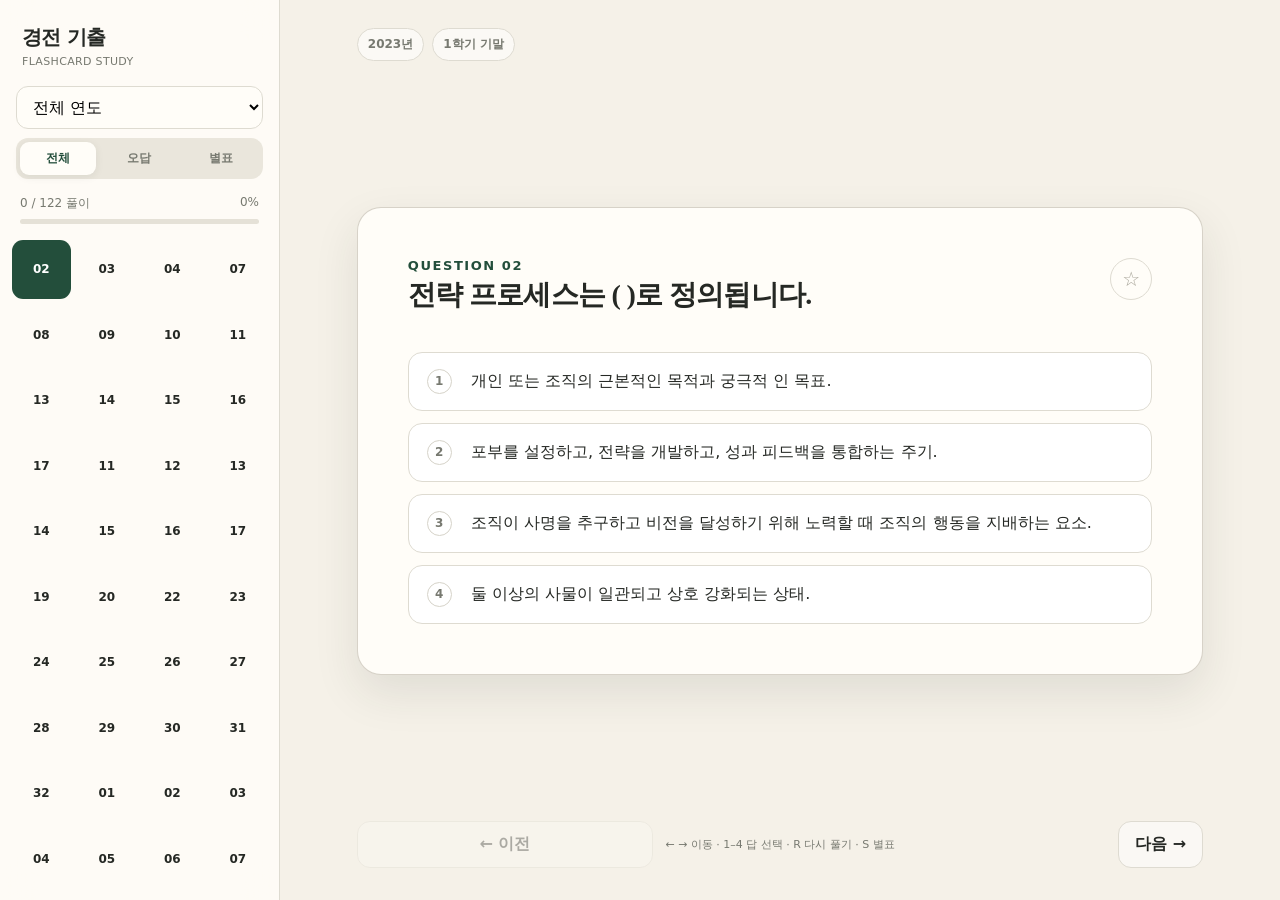
==== index.html @ 1c2d3ba0 "Replace sample data with clear past exam bank" ====
<!doctype html>
<html lang="ko">
  <head>
    <meta charset="UTF-8" />
    <meta name="viewport" content="width=device-width, initial-scale=1, viewport-fit=cover" />
    <meta name="theme-color" content="#f5f1e8" />
    <meta name="apple-mobile-web-app-capable" content="yes" />
    <meta name="apple-mobile-web-app-status-bar-style" content="default" />
    <link rel="manifest" href="/manifest.webmanifest" />
    <link rel="stylesheet" href="/styles.css" />
    <title>경전 기출</title>
  </head>
  <body>
    <div id="app"></div>
    <script src="/data/questions.js"></script>
    <script src="/app.js"></script>
  </body>
</html>
---- styles.css ----
:root {
  --paper: #f5f1e8;
  --surface: #fffdf8;
  --ink: #252824;
  --muted: #777970;
  --line: #dedbd1;
  --accent: #234e3b;
  --accent-soft: #e2ece5;
  --correct: #297a53;
  --correct-soft: #e4f3ea;
  --wrong: #b84a42;
  --wrong-soft: #f8e7e4;
  --star: #d69b2d;
  --shadow: 0 18px 45px rgba(41, 46, 39, 0.1);
}

* { box-sizing: border-box; }
html, body { margin: 0; min-height: 100%; background: var(--paper); color: var(--ink); font-family: Pretendard, "Apple SD Gothic Neo", "Noto Sans KR", system-ui, sans-serif; }
button, select { font: inherit; }
button { color: inherit; cursor: pointer; }

.app-shell { min-height: 100dvh; display: grid; grid-template-columns: 280px 1fr; }
.sidebar { height: 100dvh; position: sticky; top: 0; display: flex; flex-direction: column; border-right: 1px solid var(--line); background: rgba(255,253,248,.84); backdrop-filter: blur(18px); }
.brand { padding: max(24px, env(safe-area-inset-top)) 22px 18px; display: flex; align-items: center; justify-content: space-between; }
.brand h1 { font-size: 20px; margin: 0; letter-spacing: -.04em; }
.brand small { display: block; color: var(--muted); font-size: 11px; margin-top: 4px; font-weight: 500; letter-spacing: .03em; }
.mobile-close { display: none; border: 0; background: transparent; font-size: 22px; }
.filters { padding: 0 16px 16px; display: grid; gap: 9px; }
.year-select { width: 100%; background: var(--surface); border: 1px solid var(--line); border-radius: 12px; padding: 10px 12px; }
.filter-tabs { display: grid; grid-template-columns: repeat(3, 1fr); gap: 5px; padding: 4px; border-radius: 12px; background: #eae6dc; }
.filter-tabs button { border: 0; background: transparent; border-radius: 9px; padding: 8px 4px; color: var(--muted); font-size: 12px; font-weight: 700; }
.filter-tabs button.active { background: var(--surface); color: var(--accent); box-shadow: 0 2px 8px rgba(40,45,38,.08); }
.progress-block { padding: 0 20px 14px; }
.progress-copy { display: flex; justify-content: space-between; color: var(--muted); font-size: 12px; margin-bottom: 7px; }
.progress-track { height: 5px; background: #e5e1d7; border-radius: 99px; overflow: hidden; }
.progress-value { height: 100%; background: var(--accent); border-radius: inherit; transition: width .25s; }
.question-list { padding: 2px 12px 30px; overflow-y: auto; display: grid; grid-template-columns: repeat(4, 1fr); align-content: start; gap: 7px; }
.q-jump { position: relative; aspect-ratio: 1; border: 1px solid transparent; border-radius: 11px; background: transparent; font-size: 12px; font-weight: 700; }
.q-jump:hover { background: #ebe7dd; }
.q-jump.active { background: var(--accent); color: white; }
.q-jump.correct:not(.active) { background: var(--correct-soft); color: var(--correct); }
.q-jump.wrong:not(.active) { background: var(--wrong-soft); color: var(--wrong); }
.q-jump.starred::after { content: "★"; position: absolute; top: -3px; right: 1px; color: var(--star); font-size: 9px; }

.main { min-width: 0; padding: max(28px, env(safe-area-inset-top)) clamp(20px, 6vw, 86px) max(32px, env(safe-area-inset-bottom)); display: flex; flex-direction: column; }
.topbar { display: flex; align-items: center; justify-content: space-between; gap: 14px; max-width: 900px; width: 100%; margin: 0 auto 24px; }
.mobile-menu { display: none; }
.top-meta { display: flex; gap: 8px; flex-wrap: wrap; }
.pill { padding: 7px 10px; background: rgba(255,255,255,.6); border: 1px solid var(--line); border-radius: 99px; color: var(--muted); font-size: 12px; font-weight: 700; }
.reset-button { border: 0; background: transparent; color: var(--muted); font-size: 12px; text-decoration: underline; text-underline-offset: 3px; }

.card { max-width: 900px; width: 100%; margin: auto; background: var(--surface); border: 1px solid rgba(205,201,189,.8); border-radius: 24px; padding: clamp(24px, 5vw, 50px); box-shadow: var(--shadow); }
.card-head { display: flex; justify-content: space-between; align-items: start; gap: 20px; margin-bottom: 28px; }
.question-number { color: var(--accent); font-size: 13px; font-weight: 800; letter-spacing: .12em; text-transform: uppercase; }
.star-button { border: 1px solid var(--line); background: transparent; border-radius: 50%; width: 42px; height: 42px; font-size: 20px; color: #aaa79c; flex: none; }
.star-button.active { color: var(--star); background: #fff7e3; border-color: #edcf91; }
.question-text { margin: 0; font-family: "Apple Myungjo", "Noto Serif KR", serif; font-size: clamp(20px, 3vw, 28px); line-height: 1.6; letter-spacing: -.025em; white-space: pre-wrap; }
.choices { margin-top: 34px; display: grid; gap: 12px; }
.choice { width: 100%; display: grid; grid-template-columns: 32px 1fr; gap: 12px; align-items: start; text-align: left; border: 1px solid var(--line); background: white; border-radius: 14px; padding: 16px 18px; line-height: 1.5; transition: transform .12s, border-color .12s, background .12s; }
.choice:hover { transform: translateY(-1px); border-color: #aaa99f; }
.choice-index { width: 25px; height: 25px; border: 1px solid #d6d3c9; border-radius: 50%; display: grid; place-items: center; color: var(--muted); font-size: 12px; font-weight: 800; }
.choice.correct { border-color: var(--correct); background: var(--correct-soft); color: #165b3b; }
.choice.correct .choice-index { border-color: var(--correct); background: var(--correct); color: white; }
.choice.wrong { border-color: var(--wrong); background: var(--wrong-soft); color: #81352f; }
.choice.wrong .choice-index { border-color: var(--wrong); background: var(--wrong); color: white; }
.choice.dimmed { opacity: .58; }
.explanation { margin-top: 20px; border-left: 3px solid var(--accent); background: var(--accent-soft); padding: 15px 17px; border-radius: 0 12px 12px 0; line-height: 1.6; font-size: 14px; }
.explanation strong { display: block; margin-bottom: 4px; color: var(--accent); }

.bottom-nav { max-width: 900px; width: 100%; margin: 24px auto 0; display: grid; grid-template-columns: 1fr auto 1fr; align-items: center; gap: 12px; }
.nav-button { border: 1px solid var(--line); background: rgba(255,255,255,.55); border-radius: 13px; padding: 12px 16px; font-weight: 750; }
.nav-button:last-child { justify-self: end; }
.nav-button:disabled { opacity: .35; cursor: default; }
.keyboard-hint { color: var(--muted); font-size: 11px; text-align: center; }
.empty { text-align: center; padding: 70px 20px; color: var(--muted); }
.overlay { display: none; }

@media (max-width: 800px) {
  .app-shell { display: block; }
  .sidebar { position: fixed; inset: 0 auto 0 0; width: min(82vw, 320px); z-index: 20; transform: translateX(-105%); transition: transform .2s; box-shadow: 10px 0 40px rgba(0,0,0,.15); }
  .sidebar.open { transform: translateX(0); }
  .overlay.open { display: block; position: fixed; inset: 0; background: rgba(30,32,28,.32); z-index: 10; }
  .mobile-close, .mobile-menu { display: block; }
  .mobile-menu { border: 1px solid var(--line); background: var(--surface); border-radius: 10px; width: 40px; height: 40px; }
  .main { min-height: 100dvh; padding: max(16px, env(safe-area-inset-top)) 14px max(20px, env(safe-area-inset-bottom)); }
  .topbar { margin-bottom: 13px; }
  .reset-button { display: none; }
  .card { border-radius: 18px; padding: 22px 18px; margin: 0 auto; }
  .card-head { margin-bottom: 18px; }
  .choices { margin-top: 24px; gap: 9px; }
  .choice { padding: 13px 12px; gap: 8px; }
  .bottom-nav { margin-top: 14px; }
  .keyboard-hint { display: none; }
}
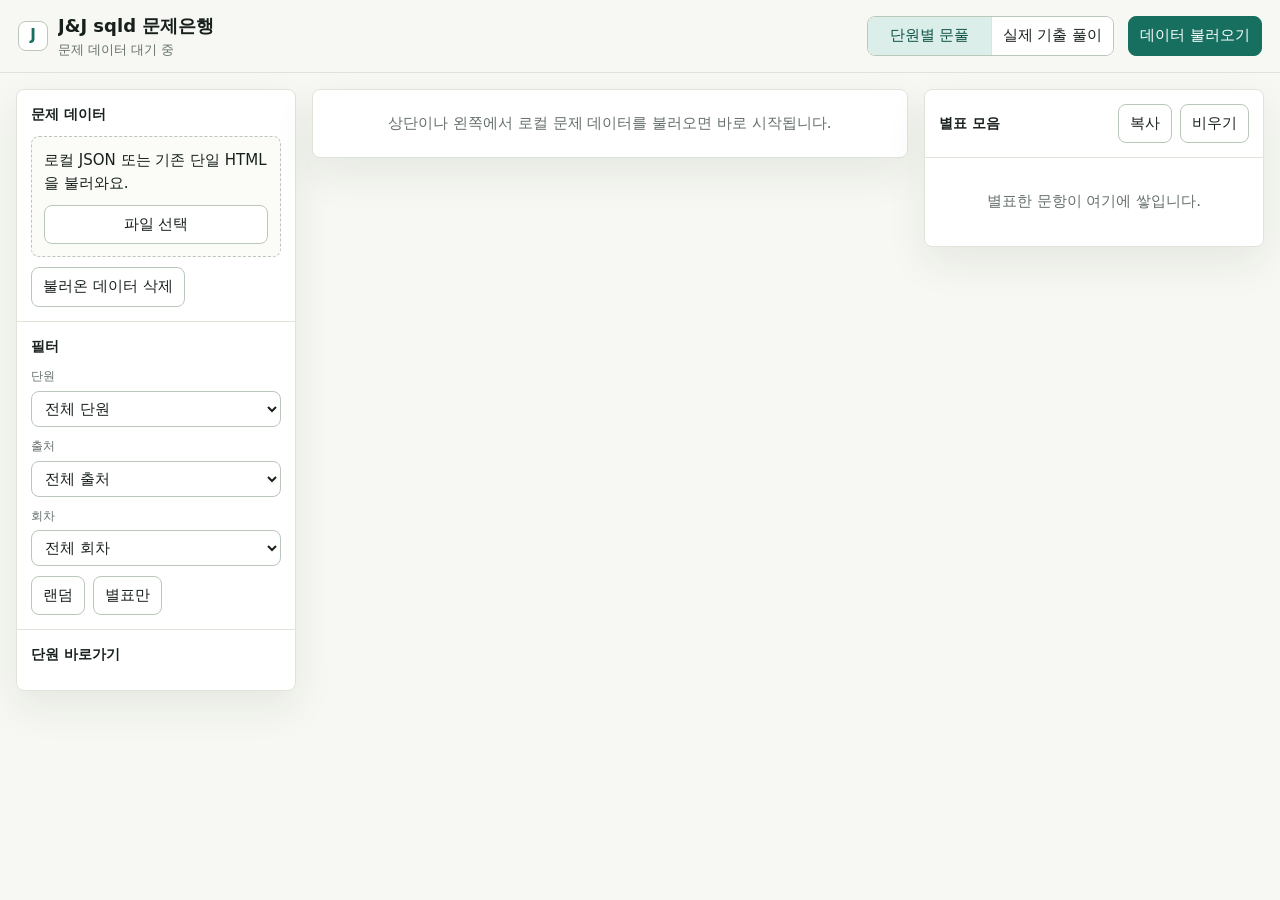
==== commit c2dbf4a9: "Replace site with J&J SQLD question bank" ====
--- a/index.html
+++ b/index.html
@@ -2,17 +2,1182 @@
 <html lang="ko">
   <head>
     <meta charset="UTF-8" />
-    <meta name="viewport" content="width=device-width, initial-scale=1, viewport-fit=cover" />
-    <meta name="theme-color" content="#f5f1e8" />
-    <meta name="apple-mobile-web-app-capable" content="yes" />
-    <meta name="apple-mobile-web-app-status-bar-style" content="default" />
-    <link rel="manifest" href="/manifest.webmanifest" />
-    <link rel="stylesheet" href="/styles.css" />
-    <title>경전 기출</title>
+    <meta name="viewport" content="width=device-width, initial-scale=1" />
+    <meta name="theme-color" content="#f7f8f3" />
+    <title>J&J sqld 문제은행</title>
+    <style>
+      :root {
+        color-scheme: light;
+        --bg: #f7f8f3;
+        --panel: #ffffff;
+        --ink: #18201d;
+        --muted: #66706a;
+        --line: #dfe4da;
+        --line-strong: #bcc7bb;
+        --accent: #176f5f;
+        --accent-soft: #dceee9;
+        --warn: #a45b13;
+        --bad: #b3261e;
+        --good: #167247;
+        --focus: #2f7de1;
+        --shadow: 0 16px 40px rgba(25, 38, 31, 0.08);
+      }
+
+      * {
+        box-sizing: border-box;
+      }
+
+      html,
+      body {
+        min-height: 100%;
+      }
+
+      body {
+        margin: 0;
+        background: var(--bg);
+        color: var(--ink);
+        font-family: ui-sans-serif, system-ui, -apple-system, BlinkMacSystemFont, "Segoe UI", sans-serif;
+        font-size: 15px;
+        line-height: 1.55;
+      }
+
+      button,
+      input,
+      select,
+      textarea {
+        font: inherit;
+      }
+
+      button {
+        border: 1px solid var(--line-strong);
+        background: #fff;
+        color: var(--ink);
+        border-radius: 8px;
+        min-height: 36px;
+        padding: 7px 11px;
+        cursor: pointer;
+      }
+
+      button:hover {
+        border-color: var(--accent);
+      }
+
+      button:focus-visible,
+      select:focus-visible,
+      input:focus-visible {
+        outline: 3px solid rgba(47, 125, 225, 0.22);
+        outline-offset: 2px;
+      }
+
+      button.primary {
+        background: var(--accent);
+        border-color: var(--accent);
+        color: #fff;
+      }
+
+      button.ghost {
+        border-color: transparent;
+        background: transparent;
+      }
+
+      button.icon {
+        width: 36px;
+        padding: 0;
+        display: inline-grid;
+        place-items: center;
+      }
+
+      button.active {
+        background: var(--accent-soft);
+        border-color: var(--accent);
+        color: #0b5145;
+      }
+
+      select,
+      input[type="search"] {
+        width: 100%;
+        min-height: 36px;
+        border: 1px solid var(--line-strong);
+        background: #fff;
+        color: var(--ink);
+        border-radius: 8px;
+        padding: 7px 9px;
+      }
+
+      .app {
+        min-height: 100vh;
+        display: grid;
+        grid-template-rows: auto 1fr;
+      }
+
+      .topbar {
+        position: sticky;
+        top: 0;
+        z-index: 20;
+        display: grid;
+        grid-template-columns: minmax(220px, 1fr) auto auto;
+        gap: 14px;
+        align-items: center;
+        padding: 12px 18px;
+        border-bottom: 1px solid var(--line);
+        background: rgba(247, 248, 243, 0.94);
+        backdrop-filter: blur(14px);
+      }
+
+      .brand {
+        display: flex;
+        align-items: center;
+        gap: 10px;
+        min-width: 0;
+      }
+
+      .brand-mark {
+        width: 30px;
+        height: 30px;
+        display: grid;
+        place-items: center;
+        border: 1px solid var(--line-strong);
+        border-radius: 8px;
+        background: #fff;
+        color: var(--accent);
+        font-weight: 800;
+      }
+
+      h1 {
+        margin: 0;
+        font-size: 18px;
+        letter-spacing: 0;
+        white-space: nowrap;
+        overflow: hidden;
+        text-overflow: ellipsis;
+      }
+
+      .status {
+        color: var(--muted);
+        font-size: 13px;
+        white-space: nowrap;
+      }
+
+      .tabs {
+        display: inline-grid;
+        grid-template-columns: 1fr 1fr;
+        border: 1px solid var(--line-strong);
+        border-radius: 8px;
+        overflow: hidden;
+        background: #fff;
+      }
+
+      .tabs button {
+        border: 0;
+        border-radius: 0;
+        min-width: 118px;
+      }
+
+      .tabs button + button {
+        border-left: 1px solid var(--line);
+      }
+
+      .layout {
+        display: grid;
+        grid-template-columns: 280px minmax(0, 1fr) 340px;
+        gap: 16px;
+        padding: 16px;
+        align-items: start;
+      }
+
+      aside,
+      main {
+        min-width: 0;
+      }
+
+      .panel {
+        background: var(--panel);
+        border: 1px solid var(--line);
+        border-radius: 8px;
+        box-shadow: var(--shadow);
+      }
+
+      .section {
+        padding: 14px;
+        border-bottom: 1px solid var(--line);
+      }
+
+      .section:last-child {
+        border-bottom: 0;
+      }
+
+      .section h2,
+      .section h3 {
+        margin: 0 0 10px;
+        font-size: 14px;
+      }
+
+      .stack {
+        display: grid;
+        gap: 10px;
+      }
+
+      .row {
+        display: flex;
+        gap: 8px;
+        align-items: center;
+        flex-wrap: wrap;
+      }
+
+      .row.nowrap {
+        flex-wrap: nowrap;
+      }
+
+      .field label {
+        display: block;
+        margin: 0 0 5px;
+        color: var(--muted);
+        font-size: 12px;
+      }
+
+      .pill {
+        display: inline-flex;
+        align-items: center;
+        gap: 5px;
+        min-height: 26px;
+        border: 1px solid var(--line);
+        border-radius: 999px;
+        padding: 3px 9px;
+        background: #fff;
+        color: var(--muted);
+        font-size: 12px;
+      }
+
+      .chapter-list {
+        max-height: 44vh;
+        overflow: auto;
+        display: grid;
+        gap: 6px;
+        padding-right: 3px;
+      }
+
+      .chapter-item {
+        width: 100%;
+        display: flex;
+        justify-content: space-between;
+        gap: 10px;
+        text-align: left;
+      }
+
+      .workspace {
+        display: grid;
+        gap: 14px;
+      }
+
+      .question {
+        padding: 18px;
+      }
+
+      .q-head {
+        display: flex;
+        justify-content: space-between;
+        gap: 12px;
+        align-items: flex-start;
+        padding-bottom: 14px;
+        border-bottom: 1px solid var(--line);
+      }
+
+      .q-title {
+        display: grid;
+        gap: 6px;
+      }
+
+      .q-title strong {
+        font-size: 17px;
+      }
+
+      .meta {
+        color: var(--muted);
+        font-size: 12px;
+      }
+
+      .prompt {
+        margin: 16px 0;
+        white-space: pre-wrap;
+        overflow-wrap: anywhere;
+      }
+
+      .options {
+        display: grid;
+        gap: 8px;
+      }
+
+      .option {
+        width: 100%;
+        display: grid;
+        grid-template-columns: 32px minmax(0, 1fr);
+        gap: 10px;
+        align-items: start;
+        text-align: left;
+        min-height: 44px;
+        border-color: var(--line);
+      }
+
+      .option .badge {
+        width: 26px;
+        height: 26px;
+        display: grid;
+        place-items: center;
+        border-radius: 999px;
+        background: #eef2ed;
+        color: var(--muted);
+        font-size: 13px;
+        font-weight: 700;
+      }
+
+      .option.correct {
+        border-color: rgba(22, 114, 71, 0.55);
+        background: #edf8f1;
+      }
+
+      .option.correct .badge {
+        background: var(--good);
+        color: #fff;
+      }
+
+      .option.wrong {
+        border-color: rgba(179, 38, 30, 0.48);
+        background: #fff0ee;
+      }
+
+      .option.wrong .badge {
+        background: var(--bad);
+        color: #fff;
+      }
+
+      .answer-box {
+        display: none;
+        margin-top: 14px;
+        border-top: 1px solid var(--line);
+        padding-top: 14px;
+        white-space: pre-wrap;
+      }
+
+      .answer-box.show {
+        display: block;
+      }
+
+      .answer-line {
+        color: var(--good);
+        font-weight: 700;
+      }
+
+      .toolbar {
+        display: flex;
+        justify-content: space-between;
+        gap: 10px;
+        padding: 12px 18px;
+        border-top: 1px solid var(--line);
+        background: #fbfcf8;
+      }
+
+      .starboard {
+        position: sticky;
+        top: 72px;
+        max-height: calc(100vh - 88px);
+        display: grid;
+        grid-template-rows: auto minmax(0, 1fr);
+      }
+
+      .star-list {
+        overflow: auto;
+        padding: 10px;
+        display: grid;
+        gap: 10px;
+      }
+
+      .mini-q {
+        border: 1px solid var(--line);
+        border-radius: 8px;
+        padding: 10px;
+        background: #fff;
+      }
+
+      .mini-q strong {
+        display: block;
+        margin-bottom: 6px;
+        font-size: 13px;
+      }
+
+      .mini-q pre {
+        margin: 8px 0 0;
+        white-space: pre-wrap;
+        font: inherit;
+        color: var(--muted);
+      }
+
+      .empty {
+        padding: 22px;
+        text-align: center;
+        color: var(--muted);
+      }
+
+      .drop {
+        border: 1px dashed var(--line-strong);
+        background: #fbfcf8;
+        border-radius: 8px;
+        padding: 12px;
+      }
+
+      .drop.drag {
+        border-color: var(--accent);
+        background: var(--accent-soft);
+      }
+
+      .hidden-file {
+        position: absolute;
+        inline-size: 1px;
+        block-size: 1px;
+        opacity: 0;
+        pointer-events: none;
+      }
+
+      .exam-grid {
+        display: grid;
+        grid-template-columns: repeat(auto-fill, minmax(38px, 1fr));
+        gap: 6px;
+      }
+
+      .dot {
+        min-width: 0;
+        padding: 0;
+        height: 34px;
+      }
+
+      .dot.answered {
+        background: var(--accent-soft);
+        border-color: var(--accent);
+      }
+
+      .report {
+        display: grid;
+        gap: 12px;
+      }
+
+      .report-item {
+        border: 1px solid var(--line);
+        border-radius: 8px;
+        padding: 13px;
+        background: #fff;
+      }
+
+      .report-item.good {
+        border-left: 5px solid var(--good);
+      }
+
+      .report-item.bad {
+        border-left: 5px solid var(--bad);
+      }
+
+      .report-item pre {
+        white-space: pre-wrap;
+        font: inherit;
+        margin: 8px 0 0;
+      }
+
+      .toast {
+        position: fixed;
+        right: 16px;
+        bottom: 16px;
+        z-index: 50;
+        min-width: 220px;
+        max-width: min(420px, calc(100vw - 32px));
+        padding: 11px 13px;
+        border: 1px solid var(--line-strong);
+        border-radius: 8px;
+        background: #fff;
+        box-shadow: var(--shadow);
+        color: var(--ink);
+        transform: translateY(20px);
+        opacity: 0;
+        transition: 0.18s ease;
+      }
+
+      .toast.show {
+        transform: translateY(0);
+        opacity: 1;
+      }
+
+      @media (max-width: 1100px) {
+        .layout {
+          grid-template-columns: 260px minmax(0, 1fr);
+        }
+
+        .starboard {
+          grid-column: 1 / -1;
+          position: static;
+          max-height: none;
+        }
+      }
+
+      @media (max-width: 760px) {
+        .topbar {
+          grid-template-columns: 1fr;
+        }
+
+        .tabs {
+          width: 100%;
+        }
+
+        .tabs button {
+          min-width: 0;
+        }
+
+        .layout {
+          grid-template-columns: 1fr;
+          padding: 10px;
+        }
+
+        .q-head,
+        .toolbar {
+          flex-direction: column;
+          align-items: stretch;
+        }
+
+        .row.nowrap {
+          flex-wrap: wrap;
+        }
+      }
+    </style>
   </head>
   <body>
-    <div id="app"></div>
-    <script src="/data/questions.js"></script>
-    <script src="/app.js"></script>
+    <div class="app">
+      <header class="topbar">
+        <div class="brand">
+          <div class="brand-mark">J</div>
+          <div>
+            <h1>J&amp;J sqld 문제은행</h1>
+            <div class="status" id="dataStatus">문제 데이터 대기 중</div>
+          </div>
+        </div>
+        <div class="tabs" aria-label="mode">
+          <button id="practiceTab" class="active" type="button">단원별 문풀</button>
+          <button id="examTab" type="button">실제 기출 풀이</button>
+        </div>
+        <button class="primary" id="importTop" type="button">데이터 불러오기</button>
+      </header>
+
+      <div class="layout">
+        <aside class="panel">
+          <div class="section">
+            <h2>문제 데이터</h2>
+            <div class="stack">
+              <div id="dropZone" class="drop">
+                <div class="stack">
+                  <div>로컬 JSON 또는 기존 단일 HTML을 불러와요.</div>
+                  <button id="importButton" type="button">파일 선택</button>
+                  <input id="fileInput" class="hidden-file" type="file" accept=".json,.html,text/html,application/json" />
+                </div>
+              </div>
+              <div class="row">
+                <button id="clearData" type="button">불러온 데이터 삭제</button>
+              </div>
+            </div>
+          </div>
+
+          <div class="section">
+            <h2>필터</h2>
+            <div class="stack">
+              <div class="field">
+                <label for="chapterSelect">단원</label>
+                <select id="chapterSelect"></select>
+              </div>
+              <div class="field">
+                <label for="sourceSelect">출처</label>
+                <select id="sourceSelect"></select>
+              </div>
+              <div class="field">
+                <label for="roundSelect">회차</label>
+                <select id="roundSelect"></select>
+              </div>
+              <div class="row">
+                <button id="randomToggle" type="button">랜덤</button>
+                <button id="starOnlyToggle" type="button">별표만</button>
+              </div>
+            </div>
+          </div>
+
+          <div class="section">
+            <h2>단원 바로가기</h2>
+            <div class="chapter-list" id="chapterList"></div>
+          </div>
+        </aside>
+
+        <main class="workspace">
+          <section id="practiceView" class="panel"></section>
+          <section id="examView" class="panel" hidden></section>
+        </main>
+
+        <aside class="panel starboard">
+          <div class="section">
+            <div class="row nowrap" style="justify-content: space-between">
+              <h2 style="margin: 0">별표 모음</h2>
+              <div class="row">
+                <button id="copyStars" type="button">복사</button>
+                <button id="clearStars" type="button">비우기</button>
+              </div>
+            </div>
+          </div>
+          <div class="star-list" id="starList"></div>
+        </aside>
+      </div>
+    </div>
+
+    <div class="toast" id="toast" role="status" aria-live="polite"></div>
+
+    <script>
+      const DB_NAME = "jnj_sqld_bank";
+      const DB_VERSION = 1;
+      const STAR_KEY = "jnj_sqld_stars";
+      const state = {
+        mode: "practice",
+        questions: [],
+        filtered: [],
+        index: 0,
+        revealed: false,
+        selected: null,
+        random: false,
+        starOnly: false,
+        stars: new Set(JSON.parse(localStorage.getItem(STAR_KEY) || "[]")),
+        exam: {
+          pool: [],
+          index: 0,
+          answers: {},
+          finished: false,
+        },
+      };
+
+      const $ = (id) => document.getElementById(id);
+      const els = {
+        dataStatus: $("dataStatus"),
+        practiceTab: $("practiceTab"),
+        examTab: $("examTab"),
+        importTop: $("importTop"),
+        importButton: $("importButton"),
+        fileInput: $("fileInput"),
+        dropZone: $("dropZone"),
+        clearData: $("clearData"),
+        chapterSelect: $("chapterSelect"),
+        sourceSelect: $("sourceSelect"),
+        roundSelect: $("roundSelect"),
+        randomToggle: $("randomToggle"),
+        starOnlyToggle: $("starOnlyToggle"),
+        chapterList: $("chapterList"),
+        practiceView: $("practiceView"),
+        examView: $("examView"),
+        starList: $("starList"),
+        copyStars: $("copyStars"),
+        clearStars: $("clearStars"),
+        toast: $("toast"),
+      };
+
+      const circled = ["", "①", "②", "③", "④", "⑤", "⑥", "⑦"];
+
+      function toast(message) {
+        els.toast.textContent = message;
+        els.toast.classList.add("show");
+        window.clearTimeout(toast.timer);
+        toast.timer = window.setTimeout(() => els.toast.classList.remove("show"), 1800);
+      }
+
+      function openDb() {
+        return new Promise((resolve, reject) => {
+          const req = indexedDB.open(DB_NAME, DB_VERSION);
+          req.onupgradeneeded = () => req.result.createObjectStore("kv");
+          req.onsuccess = () => resolve(req.result);
+          req.onerror = () => reject(req.error);
+        });
+      }
+
+      async function idbGet(key) {
+        const db = await openDb();
+        return new Promise((resolve, reject) => {
+          const tx = db.transaction("kv", "readonly");
+          const req = tx.objectStore("kv").get(key);
+          req.onsuccess = () => resolve(req.result);
+          req.onerror = () => reject(req.error);
+        });
+      }
+
+      async function idbSet(key, value) {
+        const db = await openDb();
+        return new Promise((resolve, reject) => {
+          const tx = db.transaction("kv", "readwrite");
+          tx.objectStore("kv").put(value, key);
+          tx.oncomplete = () => resolve();
+          tx.onerror = () => reject(tx.error);
+        });
+      }
+
+      async function idbDelete(key) {
+        const db = await openDb();
+        return new Promise((resolve, reject) => {
+          const tx = db.transaction("kv", "readwrite");
+          tx.objectStore("kv").delete(key);
+          tx.oncomplete = () => resolve();
+          tx.onerror = () => reject(tx.error);
+        });
+      }
+
+      function normalize(raw, idx) {
+        const q = raw || {};
+        const options = Array.isArray(q.options)
+          ? q.options.map((o, i) => ({
+              no: Number(o.no || o.value || i + 1),
+              text: String(o.text || o.label || o.content || o || "").trim(),
+            }))
+          : [];
+        const source = String(q.source || q.provider || "local");
+        const round = q.examRound || q.round || q.examNo || "";
+        const no = q.questionNo || q.no || q.number || idx + 1;
+        const id = String(q.id || q.questionId || `${source}-${round || "x"}-${no}-${idx}`);
+        const chapter = String(q.autoChapter || q.chapter || q.subject || "미분류").trim() || "미분류";
+        const answer = Number(q.correctOption || q.answer || q.correctNo || q.correct || 0);
+        return {
+          id,
+          source,
+          round,
+          no,
+          chapter,
+          title: String(q.title || `Q${no}`),
+          content: String(q.content || q.question || q.prompt || "").trim(),
+          options,
+          answer,
+          answerText: String(q.correctOptionText || q.answerText || ""),
+          explanation: String(q.explanation || q.commentary || q.reason || "").trim(),
+          date: q.examDate || "",
+        };
+      }
+
+      function parseFileText(text, filename) {
+        if (/\.html?$/i.test(filename) || text.includes('id="question-data"')) {
+          const marker = '<script id="question-data" type="application/json">';
+          const start = text.indexOf(marker);
+          if (start < 0) throw new Error("HTML 안에서 question-data를 찾지 못했어요.");
+          const bodyStart = start + marker.length;
+          const end = text.indexOf("<" + "/script>", bodyStart);
+          if (end < 0) throw new Error("question-data script가 닫히지 않았어요.");
+          return JSON.parse(text.slice(bodyStart, end));
+        }
+        const parsed = JSON.parse(text);
+        if (Array.isArray(parsed)) return parsed;
+        if (Array.isArray(parsed.questions)) return parsed.questions;
+        if (Array.isArray(parsed.data)) return parsed.data;
+        throw new Error("문제 배열을 찾지 못했어요.");
+      }
+
+      async function importFile(file) {
+        const text = await file.text();
+        const parsed = parseFileText(text, file.name);
+        const normalized = parsed.map(normalize).filter((q) => q.content && q.options.length);
+        if (!normalized.length) throw new Error("가져올 수 있는 객관식 문항이 없어요.");
+        state.questions = normalized;
+        await idbSet("questions", normalized);
+        state.index = 0;
+        state.revealed = false;
+        state.selected = null;
+        hydrateFilters();
+        render();
+        toast(`${normalized.length.toLocaleString()}문항을 불러왔어요.`);
+      }
+
+      function saveStars() {
+        localStorage.setItem(STAR_KEY, JSON.stringify([...state.stars]));
+      }
+
+      function uniq(values) {
+        return [...new Set(values.filter((v) => v !== undefined && v !== null && String(v).trim() !== ""))];
+      }
+
+      function hydrateFilters() {
+        const chapters = uniq(state.questions.map((q) => q.chapter)).sort((a, b) => a.localeCompare(b, "ko"));
+        const sources = uniq(state.questions.map((q) => q.source)).sort();
+        const rounds = uniq(state.questions.map((q) => q.round)).sort((a, b) => Number(b) - Number(a));
+        fillSelect(els.chapterSelect, [["", "전체 단원"], ...chapters.map((v) => [v, v])]);
+        fillSelect(els.sourceSelect, [["", "전체 출처"], ...sources.map((v) => [v, v])]);
+        fillSelect(els.roundSelect, [["", "전체 회차"], ...rounds.map((v) => [v, `${v}회`])]);
+        els.chapterList.innerHTML = chapters
+          .map((chapter) => {
+            const count = state.questions.filter((q) => q.chapter === chapter).length;
+            return `<button class="chapter-item" data-chapter="${escapeAttr(chapter)}" type="button"><span>${escapeHtml(chapter)}</span><span class="pill">${count}</span></button>`;
+          })
+          .join("");
+      }
+
+      function fillSelect(select, entries) {
+        const old = select.value;
+        select.innerHTML = entries.map(([value, label]) => `<option value="${escapeAttr(value)}">${escapeHtml(label)}</option>`).join("");
+        if ([...select.options].some((o) => o.value === old)) select.value = old;
+      }
+
+      function applyFilters() {
+        const chapter = els.chapterSelect.value;
+        const source = els.sourceSelect.value;
+        const round = els.roundSelect.value;
+        let list = state.questions.filter((q) => {
+          if (chapter && q.chapter !== chapter) return false;
+          if (source && q.source !== source) return false;
+          if (round && String(q.round) !== round) return false;
+          if (state.starOnly && !state.stars.has(q.id)) return false;
+          return true;
+        });
+        if (state.random) list = shuffle(list);
+        state.filtered = list;
+        if (state.index >= list.length) state.index = 0;
+      }
+
+      function shuffle(list) {
+        const copy = [...list];
+        for (let i = copy.length - 1; i > 0; i--) {
+          const j = Math.floor(Math.random() * (i + 1));
+          [copy[i], copy[j]] = [copy[j], copy[i]];
+        }
+        return copy;
+      }
+
+      function render() {
+        els.practiceTab.classList.toggle("active", state.mode === "practice");
+        els.examTab.classList.toggle("active", state.mode === "exam");
+        els.practiceView.hidden = state.mode !== "practice";
+        els.examView.hidden = state.mode !== "exam";
+        els.randomToggle.classList.toggle("active", state.random);
+        els.starOnlyToggle.classList.toggle("active", state.starOnly);
+        els.dataStatus.textContent = state.questions.length
+          ? `${state.questions.length.toLocaleString()}문항 로드됨`
+          : "문제 데이터 대기 중";
+        applyFilters();
+        renderPractice();
+        renderExam();
+        renderStars();
+      }
+
+      function renderPractice() {
+        if (!state.questions.length) {
+          els.practiceView.innerHTML = `<div class="empty">상단이나 왼쪽에서 로컬 문제 데이터를 불러오면 바로 시작됩니다.</div>`;
+          return;
+        }
+        if (!state.filtered.length) {
+          els.practiceView.innerHTML = `<div class="empty">현재 필터에 맞는 문항이 없어요.</div>`;
+          return;
+        }
+        const q = state.filtered[state.index];
+        els.practiceView.innerHTML = `
+          <article class="question">
+            <div class="q-head">
+              <div class="q-title">
+                <strong>${escapeHtml(q.title || `Q${q.no}`)}</strong>
+                <div class="meta">${escapeHtml(q.chapter)} · ${escapeHtml(q.source)}${q.round ? ` · ${escapeHtml(q.round)}회` : ""} · ${state.index + 1}/${state.filtered.length}</div>
+              </div>
+              <div class="row">
+                <button class="icon ${state.stars.has(q.id) ? "active" : ""}" id="starCurrent" type="button" title="별표">${state.stars.has(q.id) ? "★" : "☆"}</button>
+                <button id="copyCurrent" type="button">복사</button>
+              </div>
+            </div>
+            <div class="prompt">${escapeHtml(stripOptions(q.content, q.options))}</div>
+            <div class="options">${q.options.map((o) => optionButton(q, o, state.selected, state.revealed)).join("")}</div>
+            <div class="answer-box ${state.revealed ? "show" : ""}">
+              <div class="answer-line">정답: ${circled[q.answer] || q.answer} ${escapeHtml(q.answerText || optionText(q, q.answer))}</div>
+              ${q.explanation ? `<div>${escapeHtml(q.explanation)}</div>` : `<div>해설이 없는 문항입니다.</div>`}
+            </div>
+          </article>
+          <div class="toolbar">
+            <div class="row">
+              <button id="prevQuestion" type="button">이전</button>
+              <button id="nextQuestion" class="primary" type="button">다음</button>
+              <button id="revealQuestion" type="button">정답 보기</button>
+            </div>
+            <div class="pill">별표 ${state.stars.size.toLocaleString()}</div>
+          </div>
+        `;
+      }
+
+      function optionButton(q, option, selected, revealed) {
+        const isCorrect = Number(option.no) === Number(q.answer);
+        const isSelected = Number(option.no) === Number(selected);
+        const klass = revealed && isCorrect ? "correct" : revealed && isSelected && !isCorrect ? "wrong" : "";
+        return `<button class="option ${klass}" data-option="${option.no}" type="button"><span class="badge">${circled[option.no] || option.no}</span><span>${escapeHtml(option.text)}</span></button>`;
+      }
+
+      function optionText(q, no) {
+        return (q.options.find((o) => Number(o.no) === Number(no)) || {}).text || "";
+      }
+
+      function stripOptions(content, options) {
+        let text = content;
+        for (const o of options) {
+          const label = circled[o.no] || `${o.no}.`;
+          text = text.replace(`${label} ${o.text}`, "").replace(`${label}${o.text}`, "");
+        }
+        return text.trim();
+      }
+
+      function renderExam() {
+        if (!state.questions.length) {
+          els.examView.innerHTML = `<div class="empty">문제 데이터를 불러오면 기출 풀이 모드를 사용할 수 있습니다.</div>`;
+          return;
+        }
+        if (!state.exam.pool.length) {
+          els.examView.innerHTML = `
+            <div class="section">
+              <h2>실제 기출 풀이</h2>
+              <div class="stack">
+                <div class="row">
+                  <button id="startExam" class="primary" type="button">현재 필터로 시험 시작</button>
+                  <span class="pill">필터 결과 ${state.filtered.length.toLocaleString()}문항</span>
+                </div>
+              </div>
+            </div>
+          `;
+          return;
+        }
+        if (state.exam.finished) {
+          renderReport();
+          return;
+        }
+        const q = state.exam.pool[state.exam.index];
+        const selected = state.exam.answers[q.id];
+        els.examView.innerHTML = `
+          <article class="question">
+            <div class="q-head">
+              <div class="q-title">
+                <strong>${escapeHtml(q.title || `Q${q.no}`)}</strong>
+                <div class="meta">${escapeHtml(q.chapter)} · ${escapeHtml(q.source)}${q.round ? ` · ${escapeHtml(q.round)}회` : ""} · ${state.exam.index + 1}/${state.exam.pool.length}</div>
+              </div>
+              <button class="icon ${state.stars.has(q.id) ? "active" : ""}" id="starExam" type="button" title="별표">${state.stars.has(q.id) ? "★" : "☆"}</button>
+            </div>
+            <div class="prompt">${escapeHtml(stripOptions(q.content, q.options))}</div>
+            <div class="options">${q.options.map((o) => optionButton(q, o, selected, false)).join("")}</div>
+          </article>
+          <div class="toolbar">
+            <div class="row">
+              <button id="prevExam" type="button">이전</button>
+              <button id="nextExam" class="primary" type="button">다음</button>
+              <button id="finishExam" type="button">채점</button>
+            </div>
+            <div class="pill">응답 ${Object.keys(state.exam.answers).length}/${state.exam.pool.length}</div>
+          </div>
+          <div class="section">
+            <div class="exam-grid">${state.exam.pool
+              .map((item, i) => `<button class="dot ${state.exam.answers[item.id] ? "answered" : ""}" data-jump="${i}" type="button">${i + 1}</button>`)
+              .join("")}</div>
+          </div>
+        `;
+      }
+
+      function renderReport() {
+        const total = state.exam.pool.length;
+        const correct = state.exam.pool.filter((q) => Number(state.exam.answers[q.id]) === Number(q.answer)).length;
+        els.examView.innerHTML = `
+          <div class="section">
+            <div class="row nowrap" style="justify-content: space-between">
+              <h2 style="margin: 0">채점 결과 ${correct}/${total}</h2>
+              <div class="row">
+                <button id="copyReport" type="button">전체 복사</button>
+                <button id="resetExam" class="primary" type="button">다시 풀기</button>
+              </div>
+            </div>
+          </div>
+          <div class="section report">
+            ${state.exam.pool.map((q, i) => reportItem(q, i)).join("")}
+          </div>
+        `;
+      }
+
+      function reportItem(q, i) {
+        const picked = state.exam.answers[q.id];
+        const ok = Number(picked) === Number(q.answer);
+        return `
+          <div class="report-item ${ok ? "good" : "bad"}">
+            <strong>${i + 1}. ${ok ? "정답" : "오답"} · ${escapeHtml(q.chapter)}</strong>
+            <pre>${escapeHtml(stripOptions(q.content, q.options))}</pre>
+            <pre>${escapeHtml(q.options.map((o) => `${circled[o.no] || o.no} ${o.text}`).join("\n"))}</pre>
+            <pre>내 답: ${picked ? `${circled[picked] || picked} ${optionText(q, picked)}` : "미응답"}
+정답: ${circled[q.answer] || q.answer} ${q.answerText || optionText(q, q.answer)}
+${q.explanation || "해설 없음"}</pre>
+          </div>
+        `;
+      }
+
+      function renderStars() {
+        const starred = state.questions.filter((q) => state.stars.has(q.id));
+        if (!starred.length) {
+          els.starList.innerHTML = `<div class="empty">별표한 문항이 여기에 쌓입니다.</div>`;
+          return;
+        }
+        els.starList.innerHTML = starred
+          .map(
+            (q) => `<div class="mini-q">
+              <strong>${escapeHtml(q.title)} · ${escapeHtml(q.chapter)}</strong>
+              <div>${escapeHtml(stripOptions(q.content, q.options))}</div>
+              <pre>${escapeHtml(q.options.map((o) => `${circled[o.no] || o.no} ${o.text}`).join("\n"))}</pre>
+              <pre>정답: ${circled[q.answer] || q.answer} ${escapeHtml(q.answerText || optionText(q, q.answer))}
+${escapeHtml(q.explanation || "해설 없음")}</pre>
+            </div>`
+          )
+          .join("");
+      }
+
+      function plainQuestion(q) {
+        return `${q.title} · ${q.chapter} · ${q.source}${q.round ? ` · ${q.round}회` : ""}
+
+${stripOptions(q.content, q.options)}
+
+${q.options.map((o) => `${circled[o.no] || o.no} ${o.text}`).join("\n")}
+
+정답: ${circled[q.answer] || q.answer} ${q.answerText || optionText(q, q.answer)}
+해설: ${q.explanation || "해설 없음"}`;
+      }
+
+      function reportText() {
+        const total = state.exam.pool.length;
+        const correct = state.exam.pool.filter((q) => Number(state.exam.answers[q.id]) === Number(q.answer)).length;
+        return [`J&J sqld 문제은행 채점 결과: ${correct}/${total}`, "", ...state.exam.pool.map((q, i) => `${i + 1}. ${Number(state.exam.answers[q.id]) === Number(q.answer) ? "정답" : "오답"}\n${plainQuestion(q)}\n내 답: ${state.exam.answers[q.id] ? `${circled[state.exam.answers[q.id]] || state.exam.answers[q.id]} ${optionText(q, state.exam.answers[q.id])}` : "미응답"}`)].join("\n\n---\n\n");
+      }
+
+      async function copyText(text) {
+        await navigator.clipboard.writeText(text);
+        toast("복사했어요.");
+      }
+
+      function nextPractice(delta) {
+        if (!state.filtered.length) return;
+        state.index = (state.index + delta + state.filtered.length) % state.filtered.length;
+        state.revealed = false;
+        state.selected = null;
+        render();
+      }
+
+      function toggleStar(id) {
+        if (state.stars.has(id)) state.stars.delete(id);
+        else state.stars.add(id);
+        saveStars();
+        render();
+      }
+
+      function escapeHtml(value) {
+        return String(value)
+          .replaceAll("&", "&amp;")
+          .replaceAll("<", "&lt;")
+          .replaceAll(">", "&gt;")
+          .replaceAll('"', "&quot;")
+          .replaceAll("'", "&#039;");
+      }
+
+      function escapeAttr(value) {
+        return escapeHtml(value);
+      }
+
+      document.addEventListener("click", async (event) => {
+        const target = event.target.closest("button");
+        if (!target) return;
+        if (target.id === "practiceTab") state.mode = "practice";
+        if (target.id === "examTab") state.mode = "exam";
+        if (target.id === "importTop" || target.id === "importButton") els.fileInput.click();
+        if (target.id === "clearData") {
+          await idbDelete("questions");
+          state.questions = [];
+          state.exam = { pool: [], index: 0, answers: {}, finished: false };
+          hydrateFilters();
+        }
+        if (target.id === "randomToggle") state.random = !state.random;
+        if (target.id === "starOnlyToggle") state.starOnly = !state.starOnly;
+        if (target.dataset.chapter) {
+          els.chapterSelect.value = target.dataset.chapter;
+          state.index = 0;
+        }
+        if (target.dataset.option) {
+          if (state.mode === "practice") {
+            state.selected = Number(target.dataset.option);
+            state.revealed = true;
+          } else {
+            const q = state.exam.pool[state.exam.index];
+            state.exam.answers[q.id] = Number(target.dataset.option);
+          }
+        }
+        if (target.id === "prevQuestion") nextPractice(-1);
+        if (target.id === "nextQuestion") nextPractice(1);
+        if (target.id === "revealQuestion") state.revealed = true;
+        if (target.id === "starCurrent" && state.filtered[state.index]) toggleStar(state.filtered[state.index].id);
+        if (target.id === "copyCurrent" && state.filtered[state.index]) await copyText(plainQuestion(state.filtered[state.index]));
+        if (target.id === "copyStars") await copyText(state.questions.filter((q) => state.stars.has(q.id)).map(plainQuestion).join("\n\n---\n\n"));
+        if (target.id === "clearStars") {
+          state.stars.clear();
+          saveStars();
+        }
+        if (target.id === "startExam") {
+          state.exam = { pool: [...state.filtered], index: 0, answers: {}, finished: false };
+        }
+        if (target.id === "prevExam") state.exam.index = Math.max(0, state.exam.index - 1);
+        if (target.id === "nextExam") state.exam.index = Math.min(state.exam.pool.length - 1, state.exam.index + 1);
+        if (target.id === "finishExam") state.exam.finished = true;
+        if (target.id === "resetExam") state.exam = { pool: [], index: 0, answers: {}, finished: false };
+        if (target.id === "starExam" && state.exam.pool[state.exam.index]) toggleStar(state.exam.pool[state.exam.index].id);
+        if (target.dataset.jump) state.exam.index = Number(target.dataset.jump);
+        if (target.id === "copyReport") await copyText(reportText());
+        render();
+      });
+
+      for (const select of [els.chapterSelect, els.sourceSelect, els.roundSelect]) {
+        select.addEventListener("change", () => {
+          state.index = 0;
+          state.revealed = false;
+          state.selected = null;
+          render();
+        });
+      }
+
+      els.fileInput.addEventListener("change", async () => {
+        const file = els.fileInput.files && els.fileInput.files[0];
+        if (!file) return;
+        try {
+          await importFile(file);
+        } catch (error) {
+          toast(error.message || "불러오기에 실패했어요.");
+        } finally {
+          els.fileInput.value = "";
+        }
+      });
+
+      for (const name of ["dragenter", "dragover"]) {
+        els.dropZone.addEventListener(name, (event) => {
+          event.preventDefault();
+          els.dropZone.classList.add("drag");
+        });
+      }
+
+      for (const name of ["dragleave", "drop"]) {
+        els.dropZone.addEventListener(name, (event) => {
+          event.preventDefault();
+          els.dropZone.classList.remove("drag");
+        });
+      }
+
+      els.dropZone.addEventListener("drop", async (event) => {
+        const file = event.dataTransfer.files && event.dataTransfer.files[0];
+        if (!file) return;
+        try {
+          await importFile(file);
+        } catch (error) {
+          toast(error.message || "불러오기에 실패했어요.");
+        }
+      });
+
+      async function init() {
+        state.questions = (await idbGet("questions")) || [];
+        hydrateFilters();
+        render();
+      }
+
+      init().catch((error) => {
+        console.error(error);
+        toast("초기화 중 오류가 났어요.");
+        render();
+      });
+    </script>
   </body>
 </html>
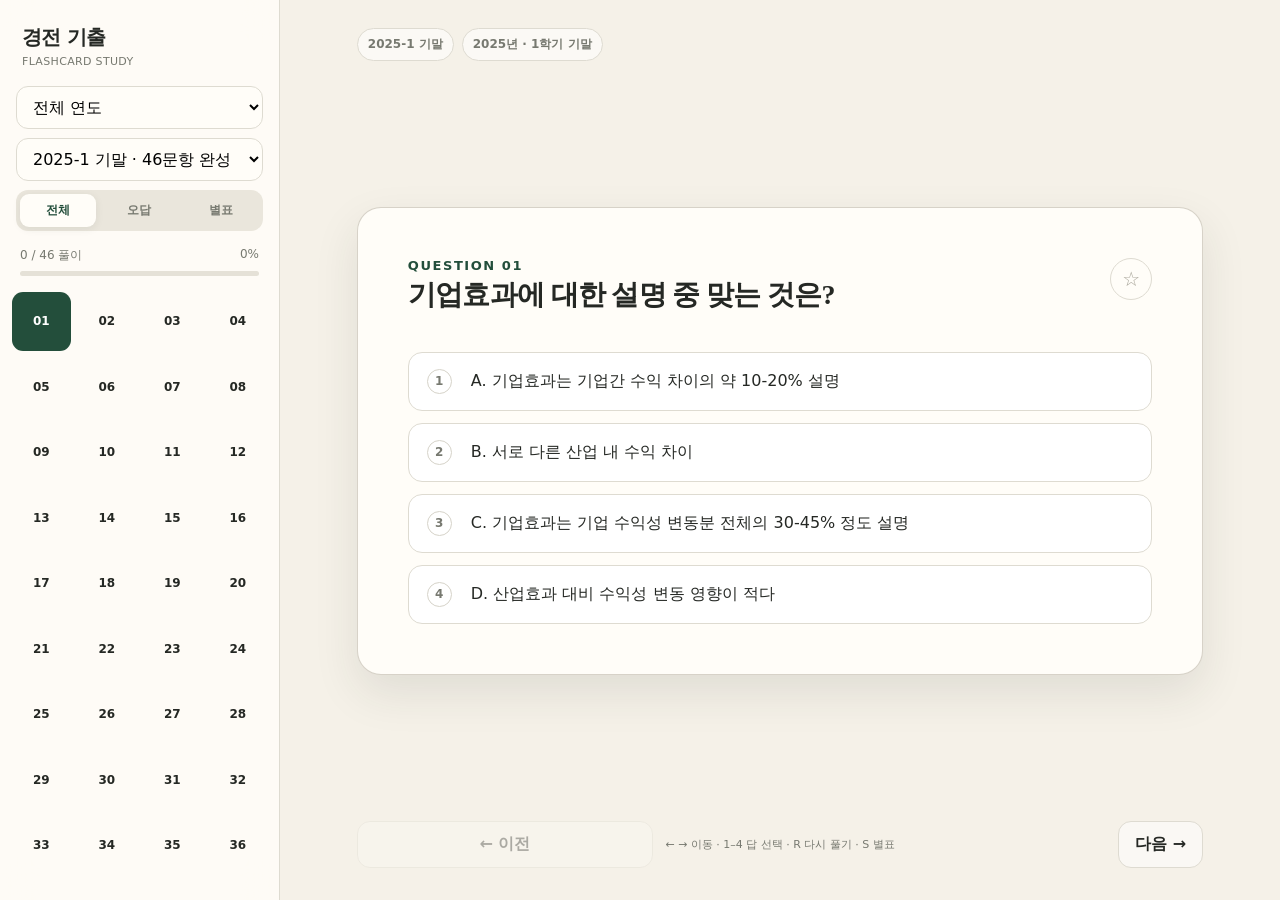
==== commit 103040dd: "Revert "Replace site with J&J SQLD question bank" This reverts commit c2dbf4a969eb94c13b7cbd6a26c30c" ====
--- a/index.html
+++ b/index.html
@@ -2,1182 +2,17 @@
 <html lang="ko">
   <head>
     <meta charset="UTF-8" />
-    <meta name="viewport" content="width=device-width, initial-scale=1" />
-    <meta name="theme-color" content="#f7f8f3" />
-    <title>J&J sqld 문제은행</title>
-    <style>
-      :root {
-        color-scheme: light;
-        --bg: #f7f8f3;
-        --panel: #ffffff;
-        --ink: #18201d;
-        --muted: #66706a;
-        --line: #dfe4da;
-        --line-strong: #bcc7bb;
-        --accent: #176f5f;
-        --accent-soft: #dceee9;
-        --warn: #a45b13;
-        --bad: #b3261e;
-        --good: #167247;
-        --focus: #2f7de1;
-        --shadow: 0 16px 40px rgba(25, 38, 31, 0.08);
-      }
-
-      * {
-        box-sizing: border-box;
-      }
-
-      html,
-      body {
-        min-height: 100%;
-      }
-
-      body {
-        margin: 0;
-        background: var(--bg);
-        color: var(--ink);
-        font-family: ui-sans-serif, system-ui, -apple-system, BlinkMacSystemFont, "Segoe UI", sans-serif;
-        font-size: 15px;
-        line-height: 1.55;
-      }
-
-      button,
-      input,
-      select,
-      textarea {
-        font: inherit;
-      }
-
-      button {
-        border: 1px solid var(--line-strong);
-        background: #fff;
-        color: var(--ink);
-        border-radius: 8px;
-        min-height: 36px;
-        padding: 7px 11px;
-        cursor: pointer;
-      }
-
-      button:hover {
-        border-color: var(--accent);
-      }
-
-      button:focus-visible,
-      select:focus-visible,
-      input:focus-visible {
-        outline: 3px solid rgba(47, 125, 225, 0.22);
-        outline-offset: 2px;
-      }
-
-      button.primary {
-        background: var(--accent);
-        border-color: var(--accent);
-        color: #fff;
-      }
-
-      button.ghost {
-        border-color: transparent;
-        background: transparent;
-      }
-
-      button.icon {
-        width: 36px;
-        padding: 0;
-        display: inline-grid;
-        place-items: center;
-      }
-
-      button.active {
-        background: var(--accent-soft);
-        border-color: var(--accent);
-        color: #0b5145;
-      }
-
-      select,
-      input[type="search"] {
-        width: 100%;
-        min-height: 36px;
-        border: 1px solid var(--line-strong);
-        background: #fff;
-        color: var(--ink);
-        border-radius: 8px;
-        padding: 7px 9px;
-      }
-
-      .app {
-        min-height: 100vh;
-        display: grid;
-        grid-template-rows: auto 1fr;
-      }
-
-      .topbar {
-        position: sticky;
-        top: 0;
-        z-index: 20;
-        display: grid;
-        grid-template-columns: minmax(220px, 1fr) auto auto;
-        gap: 14px;
-        align-items: center;
-        padding: 12px 18px;
-        border-bottom: 1px solid var(--line);
-        background: rgba(247, 248, 243, 0.94);
-        backdrop-filter: blur(14px);
-      }
-
-      .brand {
-        display: flex;
-        align-items: center;
-        gap: 10px;
-        min-width: 0;
-      }
-
-      .brand-mark {
-        width: 30px;
-        height: 30px;
-        display: grid;
-        place-items: center;
-        border: 1px solid var(--line-strong);
-        border-radius: 8px;
-        background: #fff;
-        color: var(--accent);
-        font-weight: 800;
-      }
-
-      h1 {
-        margin: 0;
-        font-size: 18px;
-        letter-spacing: 0;
-        white-space: nowrap;
-        overflow: hidden;
-        text-overflow: ellipsis;
-      }
-
-      .status {
-        color: var(--muted);
-        font-size: 13px;
-        white-space: nowrap;
-      }
-
-      .tabs {
-        display: inline-grid;
-        grid-template-columns: 1fr 1fr;
-        border: 1px solid var(--line-strong);
-        border-radius: 8px;
-        overflow: hidden;
-        background: #fff;
-      }
-
-      .tabs button {
-        border: 0;
-        border-radius: 0;
-        min-width: 118px;
-      }
-
-      .tabs button + button {
-        border-left: 1px solid var(--line);
-      }
-
-      .layout {
-        display: grid;
-        grid-template-columns: 280px minmax(0, 1fr) 340px;
-        gap: 16px;
-        padding: 16px;
-        align-items: start;
-      }
-
-      aside,
-      main {
-        min-width: 0;
-      }
-
-      .panel {
-        background: var(--panel);
-        border: 1px solid var(--line);
-        border-radius: 8px;
-        box-shadow: var(--shadow);
-      }
-
-      .section {
-        padding: 14px;
-        border-bottom: 1px solid var(--line);
-      }
-
-      .section:last-child {
-        border-bottom: 0;
-      }
-
-      .section h2,
-      .section h3 {
-        margin: 0 0 10px;
-        font-size: 14px;
-      }
-
-      .stack {
-        display: grid;
-        gap: 10px;
-      }
-
-      .row {
-        display: flex;
-        gap: 8px;
-        align-items: center;
-        flex-wrap: wrap;
-      }
-
-      .row.nowrap {
-        flex-wrap: nowrap;
-      }
-
-      .field label {
-        display: block;
-        margin: 0 0 5px;
-        color: var(--muted);
-        font-size: 12px;
-      }
-
-      .pill {
-        display: inline-flex;
-        align-items: center;
-        gap: 5px;
-        min-height: 26px;
-        border: 1px solid var(--line);
-        border-radius: 999px;
-        padding: 3px 9px;
-        background: #fff;
-        color: var(--muted);
-        font-size: 12px;
-      }
-
-      .chapter-list {
-        max-height: 44vh;
-        overflow: auto;
-        display: grid;
-        gap: 6px;
-        padding-right: 3px;
-      }
-
-      .chapter-item {
-        width: 100%;
-        display: flex;
-        justify-content: space-between;
-        gap: 10px;
-        text-align: left;
-      }
-
-      .workspace {
-        display: grid;
-        gap: 14px;
-      }
-
-      .question {
-        padding: 18px;
-      }
-
-      .q-head {
-        display: flex;
-        justify-content: space-between;
-        gap: 12px;
-        align-items: flex-start;
-        padding-bottom: 14px;
-        border-bottom: 1px solid var(--line);
-      }
-
-      .q-title {
-        display: grid;
-        gap: 6px;
-      }
-
-      .q-title strong {
-        font-size: 17px;
-      }
-
-      .meta {
-        color: var(--muted);
-        font-size: 12px;
-      }
-
-      .prompt {
-        margin: 16px 0;
-        white-space: pre-wrap;
-        overflow-wrap: anywhere;
-      }
-
-      .options {
-        display: grid;
-        gap: 8px;
-      }
-
-      .option {
-        width: 100%;
-        display: grid;
-        grid-template-columns: 32px minmax(0, 1fr);
-        gap: 10px;
-        align-items: start;
-        text-align: left;
-        min-height: 44px;
-        border-color: var(--line);
-      }
-
-      .option .badge {
-        width: 26px;
-        height: 26px;
-        display: grid;
-        place-items: center;
-        border-radius: 999px;
-        background: #eef2ed;
-        color: var(--muted);
-        font-size: 13px;
-        font-weight: 700;
-      }
-
-      .option.correct {
-        border-color: rgba(22, 114, 71, 0.55);
-        background: #edf8f1;
-      }
-
-      .option.correct .badge {
-        background: var(--good);
-        color: #fff;
-      }
-
-      .option.wrong {
-        border-color: rgba(179, 38, 30, 0.48);
-        background: #fff0ee;
-      }
-
-      .option.wrong .badge {
-        background: var(--bad);
-        color: #fff;
-      }
-
-      .answer-box {
-        display: none;
-        margin-top: 14px;
-        border-top: 1px solid var(--line);
-        padding-top: 14px;
-        white-space: pre-wrap;
-      }
-
-      .answer-box.show {
-        display: block;
-      }
-
-      .answer-line {
-        color: var(--good);
-        font-weight: 700;
-      }
-
-      .toolbar {
-        display: flex;
-        justify-content: space-between;
-        gap: 10px;
-        padding: 12px 18px;
-        border-top: 1px solid var(--line);
-        background: #fbfcf8;
-      }
-
-      .starboard {
-        position: sticky;
-        top: 72px;
-        max-height: calc(100vh - 88px);
-        display: grid;
-        grid-template-rows: auto minmax(0, 1fr);
-      }
-
-      .star-list {
-        overflow: auto;
-        padding: 10px;
-        display: grid;
-        gap: 10px;
-      }
-
-      .mini-q {
-        border: 1px solid var(--line);
-        border-radius: 8px;
-        padding: 10px;
-        background: #fff;
-      }
-
-      .mini-q strong {
-        display: block;
-        margin-bottom: 6px;
-        font-size: 13px;
-      }
-
-      .mini-q pre {
-        margin: 8px 0 0;
-        white-space: pre-wrap;
-        font: inherit;
-        color: var(--muted);
-      }
-
-      .empty {
-        padding: 22px;
-        text-align: center;
-        color: var(--muted);
-      }
-
-      .drop {
-        border: 1px dashed var(--line-strong);
-        background: #fbfcf8;
-        border-radius: 8px;
-        padding: 12px;
-      }
-
-      .drop.drag {
-        border-color: var(--accent);
-        background: var(--accent-soft);
-      }
-
-      .hidden-file {
-        position: absolute;
-        inline-size: 1px;
-        block-size: 1px;
-        opacity: 0;
-        pointer-events: none;
-      }
-
-      .exam-grid {
-        display: grid;
-        grid-template-columns: repeat(auto-fill, minmax(38px, 1fr));
-        gap: 6px;
-      }
-
-      .dot {
-        min-width: 0;
-        padding: 0;
-        height: 34px;
-      }
-
-      .dot.answered {
-        background: var(--accent-soft);
-        border-color: var(--accent);
-      }
-
-      .report {
-        display: grid;
-        gap: 12px;
-      }
-
-      .report-item {
-        border: 1px solid var(--line);
-        border-radius: 8px;
-        padding: 13px;
-        background: #fff;
-      }
-
-      .report-item.good {
-        border-left: 5px solid var(--good);
-      }
-
-      .report-item.bad {
-        border-left: 5px solid var(--bad);
-      }
-
-      .report-item pre {
-        white-space: pre-wrap;
-        font: inherit;
-        margin: 8px 0 0;
-      }
-
-      .toast {
-        position: fixed;
-        right: 16px;
-        bottom: 16px;
-        z-index: 50;
-        min-width: 220px;
-        max-width: min(420px, calc(100vw - 32px));
-        padding: 11px 13px;
-        border: 1px solid var(--line-strong);
-        border-radius: 8px;
-        background: #fff;
-        box-shadow: var(--shadow);
-        color: var(--ink);
-        transform: translateY(20px);
-        opacity: 0;
-        transition: 0.18s ease;
-      }
-
-      .toast.show {
-        transform: translateY(0);
-        opacity: 1;
-      }
-
-      @media (max-width: 1100px) {
-        .layout {
-          grid-template-columns: 260px minmax(0, 1fr);
-        }
-
-        .starboard {
-          grid-column: 1 / -1;
-          position: static;
-          max-height: none;
-        }
-      }
-
-      @media (max-width: 760px) {
-        .topbar {
-          grid-template-columns: 1fr;
-        }
-
-        .tabs {
-          width: 100%;
-        }
-
-        .tabs button {
-          min-width: 0;
-        }
-
-        .layout {
-          grid-template-columns: 1fr;
-          padding: 10px;
-        }
-
-        .q-head,
-        .toolbar {
-          flex-direction: column;
-          align-items: stretch;
-        }
-
-        .row.nowrap {
-          flex-wrap: wrap;
-        }
-      }
-    </style>
+    <meta name="viewport" content="width=device-width, initial-scale=1, viewport-fit=cover" />
+    <meta name="theme-color" content="#f5f1e8" />
+    <meta name="apple-mobile-web-app-capable" content="yes" />
+    <meta name="apple-mobile-web-app-status-bar-style" content="default" />
+    <link rel="manifest" href="/manifest.webmanifest" />
+    <link rel="stylesheet" href="/styles.css" />
+    <title>경전 기출</title>
   </head>
   <body>
-    <div class="app">
-      <header class="topbar">
-        <div class="brand">
-          <div class="brand-mark">J</div>
-          <div>
-            <h1>J&amp;J sqld 문제은행</h1>
-            <div class="status" id="dataStatus">문제 데이터 대기 중</div>
-          </div>
-        </div>
-        <div class="tabs" aria-label="mode">
-          <button id="practiceTab" class="active" type="button">단원별 문풀</button>
-          <button id="examTab" type="button">실제 기출 풀이</button>
-        </div>
-        <button class="primary" id="importTop" type="button">데이터 불러오기</button>
-      </header>
-
-      <div class="layout">
-        <aside class="panel">
-          <div class="section">
-            <h2>문제 데이터</h2>
-            <div class="stack">
-              <div id="dropZone" class="drop">
-                <div class="stack">
-                  <div>로컬 JSON 또는 기존 단일 HTML을 불러와요.</div>
-                  <button id="importButton" type="button">파일 선택</button>
-                  <input id="fileInput" class="hidden-file" type="file" accept=".json,.html,text/html,application/json" />
-                </div>
-              </div>
-              <div class="row">
-                <button id="clearData" type="button">불러온 데이터 삭제</button>
-              </div>
-            </div>
-          </div>
-
-          <div class="section">
-            <h2>필터</h2>
-            <div class="stack">
-              <div class="field">
-                <label for="chapterSelect">단원</label>
-                <select id="chapterSelect"></select>
-              </div>
-              <div class="field">
-                <label for="sourceSelect">출처</label>
-                <select id="sourceSelect"></select>
-              </div>
-              <div class="field">
-                <label for="roundSelect">회차</label>
-                <select id="roundSelect"></select>
-              </div>
-              <div class="row">
-                <button id="randomToggle" type="button">랜덤</button>
-                <button id="starOnlyToggle" type="button">별표만</button>
-              </div>
-            </div>
-          </div>
-
-          <div class="section">
-            <h2>단원 바로가기</h2>
-            <div class="chapter-list" id="chapterList"></div>
-          </div>
-        </aside>
-
-        <main class="workspace">
-          <section id="practiceView" class="panel"></section>
-          <section id="examView" class="panel" hidden></section>
-        </main>
-
-        <aside class="panel starboard">
-          <div class="section">
-            <div class="row nowrap" style="justify-content: space-between">
-              <h2 style="margin: 0">별표 모음</h2>
-              <div class="row">
-                <button id="copyStars" type="button">복사</button>
-                <button id="clearStars" type="button">비우기</button>
-              </div>
-            </div>
-          </div>
-          <div class="star-list" id="starList"></div>
-        </aside>
-      </div>
-    </div>
-
-    <div class="toast" id="toast" role="status" aria-live="polite"></div>
-
-    <script>
-      const DB_NAME = "jnj_sqld_bank";
-      const DB_VERSION = 1;
-      const STAR_KEY = "jnj_sqld_stars";
-      const state = {
-        mode: "practice",
-        questions: [],
-        filtered: [],
-        index: 0,
-        revealed: false,
-        selected: null,
-        random: false,
-        starOnly: false,
-        stars: new Set(JSON.parse(localStorage.getItem(STAR_KEY) || "[]")),
-        exam: {
-          pool: [],
-          index: 0,
-          answers: {},
-          finished: false,
-        },
-      };
-
-      const $ = (id) => document.getElementById(id);
-      const els = {
-        dataStatus: $("dataStatus"),
-        practiceTab: $("practiceTab"),
-        examTab: $("examTab"),
-        importTop: $("importTop"),
-        importButton: $("importButton"),
-        fileInput: $("fileInput"),
-        dropZone: $("dropZone"),
-        clearData: $("clearData"),
-        chapterSelect: $("chapterSelect"),
-        sourceSelect: $("sourceSelect"),
-        roundSelect: $("roundSelect"),
-        randomToggle: $("randomToggle"),
-        starOnlyToggle: $("starOnlyToggle"),
-        chapterList: $("chapterList"),
-        practiceView: $("practiceView"),
-        examView: $("examView"),
-        starList: $("starList"),
-        copyStars: $("copyStars"),
-        clearStars: $("clearStars"),
-        toast: $("toast"),
-      };
-
-      const circled = ["", "①", "②", "③", "④", "⑤", "⑥", "⑦"];
-
-      function toast(message) {
-        els.toast.textContent = message;
-        els.toast.classList.add("show");
-        window.clearTimeout(toast.timer);
-        toast.timer = window.setTimeout(() => els.toast.classList.remove("show"), 1800);
-      }
-
-      function openDb() {
-        return new Promise((resolve, reject) => {
-          const req = indexedDB.open(DB_NAME, DB_VERSION);
-          req.onupgradeneeded = () => req.result.createObjectStore("kv");
-          req.onsuccess = () => resolve(req.result);
-          req.onerror = () => reject(req.error);
-        });
-      }
-
-      async function idbGet(key) {
-        const db = await openDb();
-        return new Promise((resolve, reject) => {
-          const tx = db.transaction("kv", "readonly");
-          const req = tx.objectStore("kv").get(key);
-          req.onsuccess = () => resolve(req.result);
-          req.onerror = () => reject(req.error);
-        });
-      }
-
-      async function idbSet(key, value) {
-        const db = await openDb();
-        return new Promise((resolve, reject) => {
-          const tx = db.transaction("kv", "readwrite");
-          tx.objectStore("kv").put(value, key);
-          tx.oncomplete = () => resolve();
-          tx.onerror = () => reject(tx.error);
-        });
-      }
-
-      async function idbDelete(key) {
-        const db = await openDb();
-        return new Promise((resolve, reject) => {
-          const tx = db.transaction("kv", "readwrite");
-          tx.objectStore("kv").delete(key);
-          tx.oncomplete = () => resolve();
-          tx.onerror = () => reject(tx.error);
-        });
-      }
-
-      function normalize(raw, idx) {
-        const q = raw || {};
-        const options = Array.isArray(q.options)
-          ? q.options.map((o, i) => ({
-              no: Number(o.no || o.value || i + 1),
-              text: String(o.text || o.label || o.content || o || "").trim(),
-            }))
-          : [];
-        const source = String(q.source || q.provider || "local");
-        const round = q.examRound || q.round || q.examNo || "";
-        const no = q.questionNo || q.no || q.number || idx + 1;
-        const id = String(q.id || q.questionId || `${source}-${round || "x"}-${no}-${idx}`);
-        const chapter = String(q.autoChapter || q.chapter || q.subject || "미분류").trim() || "미분류";
-        const answer = Number(q.correctOption || q.answer || q.correctNo || q.correct || 0);
-        return {
-          id,
-          source,
-          round,
-          no,
-          chapter,
-          title: String(q.title || `Q${no}`),
-          content: String(q.content || q.question || q.prompt || "").trim(),
-          options,
-          answer,
-          answerText: String(q.correctOptionText || q.answerText || ""),
-          explanation: String(q.explanation || q.commentary || q.reason || "").trim(),
-          date: q.examDate || "",
-        };
-      }
-
-      function parseFileText(text, filename) {
-        if (/\.html?$/i.test(filename) || text.includes('id="question-data"')) {
-          const marker = '<script id="question-data" type="application/json">';
-          const start = text.indexOf(marker);
-          if (start < 0) throw new Error("HTML 안에서 question-data를 찾지 못했어요.");
-          const bodyStart = start + marker.length;
-          const end = text.indexOf("<" + "/script>", bodyStart);
-          if (end < 0) throw new Error("question-data script가 닫히지 않았어요.");
-          return JSON.parse(text.slice(bodyStart, end));
-        }
-        const parsed = JSON.parse(text);
-        if (Array.isArray(parsed)) return parsed;
-        if (Array.isArray(parsed.questions)) return parsed.questions;
-        if (Array.isArray(parsed.data)) return parsed.data;
-        throw new Error("문제 배열을 찾지 못했어요.");
-      }
-
-      async function importFile(file) {
-        const text = await file.text();
-        const parsed = parseFileText(text, file.name);
-        const normalized = parsed.map(normalize).filter((q) => q.content && q.options.length);
-        if (!normalized.length) throw new Error("가져올 수 있는 객관식 문항이 없어요.");
-        state.questions = normalized;
-        await idbSet("questions", normalized);
-        state.index = 0;
-        state.revealed = false;
-        state.selected = null;
-        hydrateFilters();
-        render();
-        toast(`${normalized.length.toLocaleString()}문항을 불러왔어요.`);
-      }
-
-      function saveStars() {
-        localStorage.setItem(STAR_KEY, JSON.stringify([...state.stars]));
-      }
-
-      function uniq(values) {
-        return [...new Set(values.filter((v) => v !== undefined && v !== null && String(v).trim() !== ""))];
-      }
-
-      function hydrateFilters() {
-        const chapters = uniq(state.questions.map((q) => q.chapter)).sort((a, b) => a.localeCompare(b, "ko"));
-        const sources = uniq(state.questions.map((q) => q.source)).sort();
-        const rounds = uniq(state.questions.map((q) => q.round)).sort((a, b) => Number(b) - Number(a));
-        fillSelect(els.chapterSelect, [["", "전체 단원"], ...chapters.map((v) => [v, v])]);
-        fillSelect(els.sourceSelect, [["", "전체 출처"], ...sources.map((v) => [v, v])]);
-        fillSelect(els.roundSelect, [["", "전체 회차"], ...rounds.map((v) => [v, `${v}회`])]);
-        els.chapterList.innerHTML = chapters
-          .map((chapter) => {
-            const count = state.questions.filter((q) => q.chapter === chapter).length;
-            return `<button class="chapter-item" data-chapter="${escapeAttr(chapter)}" type="button"><span>${escapeHtml(chapter)}</span><span class="pill">${count}</span></button>`;
-          })
-          .join("");
-      }
-
-      function fillSelect(select, entries) {
-        const old = select.value;
-        select.innerHTML = entries.map(([value, label]) => `<option value="${escapeAttr(value)}">${escapeHtml(label)}</option>`).join("");
-        if ([...select.options].some((o) => o.value === old)) select.value = old;
-      }
-
-      function applyFilters() {
-        const chapter = els.chapterSelect.value;
-        const source = els.sourceSelect.value;
-        const round = els.roundSelect.value;
-        let list = state.questions.filter((q) => {
-          if (chapter && q.chapter !== chapter) return false;
-          if (source && q.source !== source) return false;
-          if (round && String(q.round) !== round) return false;
-          if (state.starOnly && !state.stars.has(q.id)) return false;
-          return true;
-        });
-        if (state.random) list = shuffle(list);
-        state.filtered = list;
-        if (state.index >= list.length) state.index = 0;
-      }
-
-      function shuffle(list) {
-        const copy = [...list];
-        for (let i = copy.length - 1; i > 0; i--) {
-          const j = Math.floor(Math.random() * (i + 1));
-          [copy[i], copy[j]] = [copy[j], copy[i]];
-        }
-        return copy;
-      }
-
-      function render() {
-        els.practiceTab.classList.toggle("active", state.mode === "practice");
-        els.examTab.classList.toggle("active", state.mode === "exam");
-        els.practiceView.hidden = state.mode !== "practice";
-        els.examView.hidden = state.mode !== "exam";
-        els.randomToggle.classList.toggle("active", state.random);
-        els.starOnlyToggle.classList.toggle("active", state.starOnly);
-        els.dataStatus.textContent = state.questions.length
-          ? `${state.questions.length.toLocaleString()}문항 로드됨`
-          : "문제 데이터 대기 중";
-        applyFilters();
-        renderPractice();
-        renderExam();
-        renderStars();
-      }
-
-      function renderPractice() {
-        if (!state.questions.length) {
-          els.practiceView.innerHTML = `<div class="empty">상단이나 왼쪽에서 로컬 문제 데이터를 불러오면 바로 시작됩니다.</div>`;
-          return;
-        }
-        if (!state.filtered.length) {
-          els.practiceView.innerHTML = `<div class="empty">현재 필터에 맞는 문항이 없어요.</div>`;
-          return;
-        }
-        const q = state.filtered[state.index];
-        els.practiceView.innerHTML = `
-          <article class="question">
-            <div class="q-head">
-              <div class="q-title">
-                <strong>${escapeHtml(q.title || `Q${q.no}`)}</strong>
-                <div class="meta">${escapeHtml(q.chapter)} · ${escapeHtml(q.source)}${q.round ? ` · ${escapeHtml(q.round)}회` : ""} · ${state.index + 1}/${state.filtered.length}</div>
-              </div>
-              <div class="row">
-                <button class="icon ${state.stars.has(q.id) ? "active" : ""}" id="starCurrent" type="button" title="별표">${state.stars.has(q.id) ? "★" : "☆"}</button>
-                <button id="copyCurrent" type="button">복사</button>
-              </div>
-            </div>
-            <div class="prompt">${escapeHtml(stripOptions(q.content, q.options))}</div>
-            <div class="options">${q.options.map((o) => optionButton(q, o, state.selected, state.revealed)).join("")}</div>
-            <div class="answer-box ${state.revealed ? "show" : ""}">
-              <div class="answer-line">정답: ${circled[q.answer] || q.answer} ${escapeHtml(q.answerText || optionText(q, q.answer))}</div>
-              ${q.explanation ? `<div>${escapeHtml(q.explanation)}</div>` : `<div>해설이 없는 문항입니다.</div>`}
-            </div>
-          </article>
-          <div class="toolbar">
-            <div class="row">
-              <button id="prevQuestion" type="button">이전</button>
-              <button id="nextQuestion" class="primary" type="button">다음</button>
-              <button id="revealQuestion" type="button">정답 보기</button>
-            </div>
-            <div class="pill">별표 ${state.stars.size.toLocaleString()}</div>
-          </div>
-        `;
-      }
-
-      function optionButton(q, option, selected, revealed) {
-        const isCorrect = Number(option.no) === Number(q.answer);
-        const isSelected = Number(option.no) === Number(selected);
-        const klass = revealed && isCorrect ? "correct" : revealed && isSelected && !isCorrect ? "wrong" : "";
-        return `<button class="option ${klass}" data-option="${option.no}" type="button"><span class="badge">${circled[option.no] || option.no}</span><span>${escapeHtml(option.text)}</span></button>`;
-      }
-
-      function optionText(q, no) {
-        return (q.options.find((o) => Number(o.no) === Number(no)) || {}).text || "";
-      }
-
-      function stripOptions(content, options) {
-        let text = content;
-        for (const o of options) {
-          const label = circled[o.no] || `${o.no}.`;
-          text = text.replace(`${label} ${o.text}`, "").replace(`${label}${o.text}`, "");
-        }
-        return text.trim();
-      }
-
-      function renderExam() {
-        if (!state.questions.length) {
-          els.examView.innerHTML = `<div class="empty">문제 데이터를 불러오면 기출 풀이 모드를 사용할 수 있습니다.</div>`;
-          return;
-        }
-        if (!state.exam.pool.length) {
-          els.examView.innerHTML = `
-            <div class="section">
-              <h2>실제 기출 풀이</h2>
-              <div class="stack">
-                <div class="row">
-                  <button id="startExam" class="primary" type="button">현재 필터로 시험 시작</button>
-                  <span class="pill">필터 결과 ${state.filtered.length.toLocaleString()}문항</span>
-                </div>
-              </div>
-            </div>
-          `;
-          return;
-        }
-        if (state.exam.finished) {
-          renderReport();
-          return;
-        }
-        const q = state.exam.pool[state.exam.index];
-        const selected = state.exam.answers[q.id];
-        els.examView.innerHTML = `
-          <article class="question">
-            <div class="q-head">
-              <div class="q-title">
-                <strong>${escapeHtml(q.title || `Q${q.no}`)}</strong>
-                <div class="meta">${escapeHtml(q.chapter)} · ${escapeHtml(q.source)}${q.round ? ` · ${escapeHtml(q.round)}회` : ""} · ${state.exam.index + 1}/${state.exam.pool.length}</div>
-              </div>
-              <button class="icon ${state.stars.has(q.id) ? "active" : ""}" id="starExam" type="button" title="별표">${state.stars.has(q.id) ? "★" : "☆"}</button>
-            </div>
-            <div class="prompt">${escapeHtml(stripOptions(q.content, q.options))}</div>
-            <div class="options">${q.options.map((o) => optionButton(q, o, selected, false)).join("")}</div>
-          </article>
-          <div class="toolbar">
-            <div class="row">
-              <button id="prevExam" type="button">이전</button>
-              <button id="nextExam" class="primary" type="button">다음</button>
-              <button id="finishExam" type="button">채점</button>
-            </div>
-            <div class="pill">응답 ${Object.keys(state.exam.answers).length}/${state.exam.pool.length}</div>
-          </div>
-          <div class="section">
-            <div class="exam-grid">${state.exam.pool
-              .map((item, i) => `<button class="dot ${state.exam.answers[item.id] ? "answered" : ""}" data-jump="${i}" type="button">${i + 1}</button>`)
-              .join("")}</div>
-          </div>
-        `;
-      }
-
-      function renderReport() {
-        const total = state.exam.pool.length;
-        const correct = state.exam.pool.filter((q) => Number(state.exam.answers[q.id]) === Number(q.answer)).length;
-        els.examView.innerHTML = `
-          <div class="section">
-            <div class="row nowrap" style="justify-content: space-between">
-              <h2 style="margin: 0">채점 결과 ${correct}/${total}</h2>
-              <div class="row">
-                <button id="copyReport" type="button">전체 복사</button>
-                <button id="resetExam" class="primary" type="button">다시 풀기</button>
-              </div>
-            </div>
-          </div>
-          <div class="section report">
-            ${state.exam.pool.map((q, i) => reportItem(q, i)).join("")}
-          </div>
-        `;
-      }
-
-      function reportItem(q, i) {
-        const picked = state.exam.answers[q.id];
-        const ok = Number(picked) === Number(q.answer);
-        return `
-          <div class="report-item ${ok ? "good" : "bad"}">
-            <strong>${i + 1}. ${ok ? "정답" : "오답"} · ${escapeHtml(q.chapter)}</strong>
-            <pre>${escapeHtml(stripOptions(q.content, q.options))}</pre>
-            <pre>${escapeHtml(q.options.map((o) => `${circled[o.no] || o.no} ${o.text}`).join("\n"))}</pre>
-            <pre>내 답: ${picked ? `${circled[picked] || picked} ${optionText(q, picked)}` : "미응답"}
-정답: ${circled[q.answer] || q.answer} ${q.answerText || optionText(q, q.answer)}
-${q.explanation || "해설 없음"}</pre>
-          </div>
-        `;
-      }
-
-      function renderStars() {
-        const starred = state.questions.filter((q) => state.stars.has(q.id));
-        if (!starred.length) {
-          els.starList.innerHTML = `<div class="empty">별표한 문항이 여기에 쌓입니다.</div>`;
-          return;
-        }
-        els.starList.innerHTML = starred
-          .map(
-            (q) => `<div class="mini-q">
-              <strong>${escapeHtml(q.title)} · ${escapeHtml(q.chapter)}</strong>
-              <div>${escapeHtml(stripOptions(q.content, q.options))}</div>
-              <pre>${escapeHtml(q.options.map((o) => `${circled[o.no] || o.no} ${o.text}`).join("\n"))}</pre>
-              <pre>정답: ${circled[q.answer] || q.answer} ${escapeHtml(q.answerText || optionText(q, q.answer))}
-${escapeHtml(q.explanation || "해설 없음")}</pre>
-            </div>`
-          )
-          .join("");
-      }
-
-      function plainQuestion(q) {
-        return `${q.title} · ${q.chapter} · ${q.source}${q.round ? ` · ${q.round}회` : ""}
-
-${stripOptions(q.content, q.options)}
-
-${q.options.map((o) => `${circled[o.no] || o.no} ${o.text}`).join("\n")}
-
-정답: ${circled[q.answer] || q.answer} ${q.answerText || optionText(q, q.answer)}
-해설: ${q.explanation || "해설 없음"}`;
-      }
-
-      function reportText() {
-        const total = state.exam.pool.length;
-        const correct = state.exam.pool.filter((q) => Number(state.exam.answers[q.id]) === Number(q.answer)).length;
-        return [`J&J sqld 문제은행 채점 결과: ${correct}/${total}`, "", ...state.exam.pool.map((q, i) => `${i + 1}. ${Number(state.exam.answers[q.id]) === Number(q.answer) ? "정답" : "오답"}\n${plainQuestion(q)}\n내 답: ${state.exam.answers[q.id] ? `${circled[state.exam.answers[q.id]] || state.exam.answers[q.id]} ${optionText(q, state.exam.answers[q.id])}` : "미응답"}`)].join("\n\n---\n\n");
-      }
-
-      async function copyText(text) {
-        await navigator.clipboard.writeText(text);
-        toast("복사했어요.");
-      }
-
-      function nextPractice(delta) {
-        if (!state.filtered.length) return;
-        state.index = (state.index + delta + state.filtered.length) % state.filtered.length;
-        state.revealed = false;
-        state.selected = null;
-        render();
-      }
-
-      function toggleStar(id) {
-        if (state.stars.has(id)) state.stars.delete(id);
-        else state.stars.add(id);
-        saveStars();
-        render();
-      }
-
-      function escapeHtml(value) {
-        return String(value)
-          .replaceAll("&", "&amp;")
-          .replaceAll("<", "&lt;")
-          .replaceAll(">", "&gt;")
-          .replaceAll('"', "&quot;")
-          .replaceAll("'", "&#039;");
-      }
-
-      function escapeAttr(value) {
-        return escapeHtml(value);
-      }
-
-      document.addEventListener("click", async (event) => {
-        const target = event.target.closest("button");
-        if (!target) return;
-        if (target.id === "practiceTab") state.mode = "practice";
-        if (target.id === "examTab") state.mode = "exam";
-        if (target.id === "importTop" || target.id === "importButton") els.fileInput.click();
-        if (target.id === "clearData") {
-          await idbDelete("questions");
-          state.questions = [];
-          state.exam = { pool: [], index: 0, answers: {}, finished: false };
-          hydrateFilters();
-        }
-        if (target.id === "randomToggle") state.random = !state.random;
-        if (target.id === "starOnlyToggle") state.starOnly = !state.starOnly;
-        if (target.dataset.chapter) {
-          els.chapterSelect.value = target.dataset.chapter;
-          state.index = 0;
-        }
-        if (target.dataset.option) {
-          if (state.mode === "practice") {
-            state.selected = Number(target.dataset.option);
-            state.revealed = true;
-          } else {
-            const q = state.exam.pool[state.exam.index];
-            state.exam.answers[q.id] = Number(target.dataset.option);
-          }
-        }
-        if (target.id === "prevQuestion") nextPractice(-1);
-        if (target.id === "nextQuestion") nextPractice(1);
-        if (target.id === "revealQuestion") state.revealed = true;
-        if (target.id === "starCurrent" && state.filtered[state.index]) toggleStar(state.filtered[state.index].id);
-        if (target.id === "copyCurrent" && state.filtered[state.index]) await copyText(plainQuestion(state.filtered[state.index]));
-        if (target.id === "copyStars") await copyText(state.questions.filter((q) => state.stars.has(q.id)).map(plainQuestion).join("\n\n---\n\n"));
-        if (target.id === "clearStars") {
-          state.stars.clear();
-          saveStars();
-        }
-        if (target.id === "startExam") {
-          state.exam = { pool: [...state.filtered], index: 0, answers: {}, finished: false };
-        }
-        if (target.id === "prevExam") state.exam.index = Math.max(0, state.exam.index - 1);
-        if (target.id === "nextExam") state.exam.index = Math.min(state.exam.pool.length - 1, state.exam.index + 1);
-        if (target.id === "finishExam") state.exam.finished = true;
-        if (target.id === "resetExam") state.exam = { pool: [], index: 0, answers: {}, finished: false };
-        if (target.id === "starExam" && state.exam.pool[state.exam.index]) toggleStar(state.exam.pool[state.exam.index].id);
-        if (target.dataset.jump) state.exam.index = Number(target.dataset.jump);
-        if (target.id === "copyReport") await copyText(reportText());
-        render();
-      });
-
-      for (const select of [els.chapterSelect, els.sourceSelect, els.roundSelect]) {
-        select.addEventListener("change", () => {
-          state.index = 0;
-          state.revealed = false;
-          state.selected = null;
-          render();
-        });
-      }
-
-      els.fileInput.addEventListener("change", async () => {
-        const file = els.fileInput.files && els.fileInput.files[0];
-        if (!file) return;
-        try {
-          await importFile(file);
-        } catch (error) {
-          toast(error.message || "불러오기에 실패했어요.");
-        } finally {
-          els.fileInput.value = "";
-        }
-      });
-
-      for (const name of ["dragenter", "dragover"]) {
-        els.dropZone.addEventListener(name, (event) => {
-          event.preventDefault();
-          els.dropZone.classList.add("drag");
-        });
-      }
-
-      for (const name of ["dragleave", "drop"]) {
-        els.dropZone.addEventListener(name, (event) => {
-          event.preventDefault();
-          els.dropZone.classList.remove("drag");
-        });
-      }
-
-      els.dropZone.addEventListener("drop", async (event) => {
-        const file = event.dataTransfer.files && event.dataTransfer.files[0];
-        if (!file) return;
-        try {
-          await importFile(file);
-        } catch (error) {
-          toast(error.message || "불러오기에 실패했어요.");
-        }
-      });
-
-      async function init() {
-        state.questions = (await idbGet("questions")) || [];
-        hydrateFilters();
-        render();
-      }
-
-      init().catch((error) => {
-        console.error(error);
-        toast("초기화 중 오류가 났어요.");
-        render();
-      });
-    </script>
+    <div id="app"></div>
+    <script src="/data/questions.js"></script>
+    <script src="/app.js"></script>
   </body>
 </html>
--- a/styles.css
+++ b/styles.css
@@ -0,0 +1,106 @@
+:root {
+  --paper: #f5f1e8;
+  --surface: #fffdf8;
+  --ink: #252824;
+  --muted: #777970;
+  --line: #dedbd1;
+  --accent: #234e3b;
+  --accent-soft: #e2ece5;
+  --correct: #297a53;
+  --correct-soft: #e4f3ea;
+  --wrong: #b84a42;
+  --wrong-soft: #f8e7e4;
+  --star: #d69b2d;
+  --shadow: 0 18px 45px rgba(41, 46, 39, 0.1);
+}
+
+* { box-sizing: border-box; }
+html, body { margin: 0; min-height: 100%; background: var(--paper); color: var(--ink); font-family: Pretendard, "Apple SD Gothic Neo", "Noto Sans KR", system-ui, sans-serif; }
+button, select { font: inherit; }
+button { color: inherit; cursor: pointer; }
+
+.app-shell { min-height: 100dvh; display: grid; grid-template-columns: 280px 1fr; }
+.sidebar { height: 100dvh; position: sticky; top: 0; display: flex; flex-direction: column; border-right: 1px solid var(--line); background: rgba(255,253,248,.84); backdrop-filter: blur(18px); }
+.brand { padding: max(24px, env(safe-area-inset-top)) 22px 18px; display: flex; align-items: center; justify-content: space-between; }
+.brand h1 { font-size: 20px; margin: 0; letter-spacing: -.04em; }
+.brand small { display: block; color: var(--muted); font-size: 11px; margin-top: 4px; font-weight: 500; letter-spacing: .03em; }
+.mobile-close { display: none; border: 0; background: transparent; font-size: 22px; }
+.filters { padding: 0 16px 16px; display: grid; gap: 9px; }
+.year-select { width: 100%; background: var(--surface); border: 1px solid var(--line); border-radius: 12px; padding: 10px 12px; }
+.filter-tabs { display: grid; grid-template-columns: repeat(3, 1fr); gap: 5px; padding: 4px; border-radius: 12px; background: #eae6dc; }
+.filter-tabs button { border: 0; background: transparent; border-radius: 9px; padding: 8px 4px; color: var(--muted); font-size: 12px; font-weight: 700; }
+.filter-tabs button.active { background: var(--surface); color: var(--accent); box-shadow: 0 2px 8px rgba(40,45,38,.08); }
+.progress-block { padding: 0 20px 14px; }
+.progress-copy { display: flex; justify-content: space-between; color: var(--muted); font-size: 12px; margin-bottom: 7px; }
+.progress-track { height: 5px; background: #e5e1d7; border-radius: 99px; overflow: hidden; }
+.progress-value { height: 100%; background: var(--accent); border-radius: inherit; transition: width .25s; }
+.reset-exam-button { width: 100%; margin-top: 12px; padding: 9px 10px; border: 1px solid var(--line); border-radius: 10px; background: transparent; color: var(--muted); font-size: 12px; font-weight: 750; }
+.reset-exam-button.complete { border-color: var(--accent); background: var(--accent); color: white; }
+.question-list { padding: 2px 12px 30px; overflow-y: auto; display: grid; grid-template-columns: repeat(4, 1fr); align-content: start; gap: 7px; }
+.q-jump { position: relative; aspect-ratio: 1; border: 1px solid transparent; border-radius: 11px; background: transparent; font-size: 12px; font-weight: 700; }
+.q-jump:hover { background: #ebe7dd; }
+.q-jump.active { background: var(--accent); color: white; }
+.q-jump.correct:not(.active) { background: var(--correct-soft); color: var(--correct); }
+.q-jump.wrong:not(.active) { background: var(--wrong-soft); color: var(--wrong); }
+.q-jump.starred::after { content: "★"; position: absolute; top: -3px; right: 1px; color: var(--star); font-size: 9px; }
+
+.main { min-width: 0; padding: max(28px, env(safe-area-inset-top)) clamp(20px, 6vw, 86px) max(32px, env(safe-area-inset-bottom)); display: flex; flex-direction: column; }
+.topbar { display: flex; align-items: center; justify-content: space-between; gap: 14px; max-width: 900px; width: 100%; margin: 0 auto 24px; }
+.mobile-menu { display: none; }
+.top-meta { display: flex; gap: 8px; flex-wrap: wrap; }
+.pill { padding: 7px 10px; background: rgba(255,255,255,.6); border: 1px solid var(--line); border-radius: 99px; color: var(--muted); font-size: 12px; font-weight: 700; }
+.reset-button { border: 0; background: transparent; color: var(--muted); font-size: 12px; text-decoration: underline; text-underline-offset: 3px; }
+
+.card { max-width: 900px; width: 100%; margin: auto; background: var(--surface); border: 1px solid rgba(205,201,189,.8); border-radius: 24px; padding: clamp(24px, 5vw, 50px); box-shadow: var(--shadow); }
+.card-head { display: flex; justify-content: space-between; align-items: start; gap: 20px; margin-bottom: 28px; }
+.question-number { color: var(--accent); font-size: 13px; font-weight: 800; letter-spacing: .12em; text-transform: uppercase; }
+.star-button { border: 1px solid var(--line); background: transparent; border-radius: 50%; width: 42px; height: 42px; font-size: 20px; color: #aaa79c; flex: none; }
+.star-button.active { color: var(--star); background: #fff7e3; border-color: #edcf91; }
+.question-text { margin: 0; font-family: "Apple Myungjo", "Noto Serif KR", serif; font-size: clamp(20px, 3vw, 28px); line-height: 1.6; letter-spacing: -.025em; white-space: pre-wrap; }
+.choices { margin-top: 34px; display: grid; gap: 12px; }
+.choice { width: 100%; display: grid; grid-template-columns: 32px 1fr; gap: 12px; align-items: start; text-align: left; border: 1px solid var(--line); background: white; border-radius: 14px; padding: 16px 18px; line-height: 1.5; transition: transform .12s, border-color .12s, background .12s; }
+.choice:hover { transform: translateY(-1px); border-color: #aaa99f; }
+.choice-index { width: 25px; height: 25px; border: 1px solid #d6d3c9; border-radius: 50%; display: grid; place-items: center; color: var(--muted); font-size: 12px; font-weight: 800; }
+.choice.correct { border-color: var(--correct); background: var(--correct-soft); color: #165b3b; }
+.choice.correct .choice-index { border-color: var(--correct); background: var(--correct); color: white; }
+.choice.wrong { border-color: var(--wrong); background: var(--wrong-soft); color: #81352f; }
+.choice.wrong .choice-index { border-color: var(--wrong); background: var(--wrong); color: white; }
+.choice.dimmed { opacity: .58; }
+.explanation { margin-top: 20px; border-left: 3px solid var(--accent); background: var(--accent-soft); padding: 15px 17px; border-radius: 0 12px 12px 0; line-height: 1.6; font-size: 14px; }
+.explanation strong { display: block; margin-bottom: 4px; color: var(--accent); }
+.reveal-button { width: 100%; margin-top: 28px; border: 0; border-radius: 14px; padding: 16px; background: var(--accent); color: white; font-weight: 800; }
+
+.bottom-nav { max-width: 900px; width: 100%; margin: 24px auto 0; display: grid; grid-template-columns: 1fr auto 1fr; align-items: center; gap: 12px; }
+.nav-button { border: 1px solid var(--line); background: rgba(255,255,255,.55); border-radius: 13px; padding: 12px 16px; font-weight: 750; }
+.nav-button:last-child { justify-self: end; }
+.nav-button:disabled { opacity: .35; cursor: default; }
+.keyboard-hint { color: var(--muted); font-size: 11px; text-align: center; }
+.empty { text-align: center; padding: 70px 20px; color: var(--muted); }
+.overlay { display: none; }
+
+@media (max-width: 800px) {
+  .app-shell { display: block; }
+  .sidebar { position: fixed; inset: 0 auto 0 0; width: min(82vw, 320px); z-index: 20; transform: translateX(-105%); transition: transform .2s; box-shadow: 10px 0 40px rgba(0,0,0,.15); }
+  .sidebar.open { transform: translateX(0); }
+  .overlay.open { display: block; position: fixed; inset: 0; background: rgba(30,32,28,.32); z-index: 10; }
+  .mobile-close, .mobile-menu { display: block; }
+  .mobile-menu { border: 1px solid var(--line); background: var(--surface); border-radius: 10px; width: 40px; height: 40px; }
+  .main { min-height: 100dvh; padding: max(16px, env(safe-area-inset-top)) 14px max(20px, env(safe-area-inset-bottom)); }
+  .topbar { margin-bottom: 13px; }
+  .reset-button {
+    display: block;
+    min-height: 40px;
+    padding: 8px 10px;
+    border: 1px solid var(--line);
+    border-radius: 10px;
+    background: var(--surface);
+    text-decoration: none;
+    white-space: nowrap;
+  }
+  .card { border-radius: 18px; padding: 22px 18px; margin: 0 auto; }
+  .card-head { margin-bottom: 18px; }
+  .choices { margin-top: 24px; gap: 9px; }
+  .choice { padding: 13px 12px; gap: 8px; }
+  .bottom-nav { margin-top: 14px; }
+  .keyboard-hint { display: none; }
+}
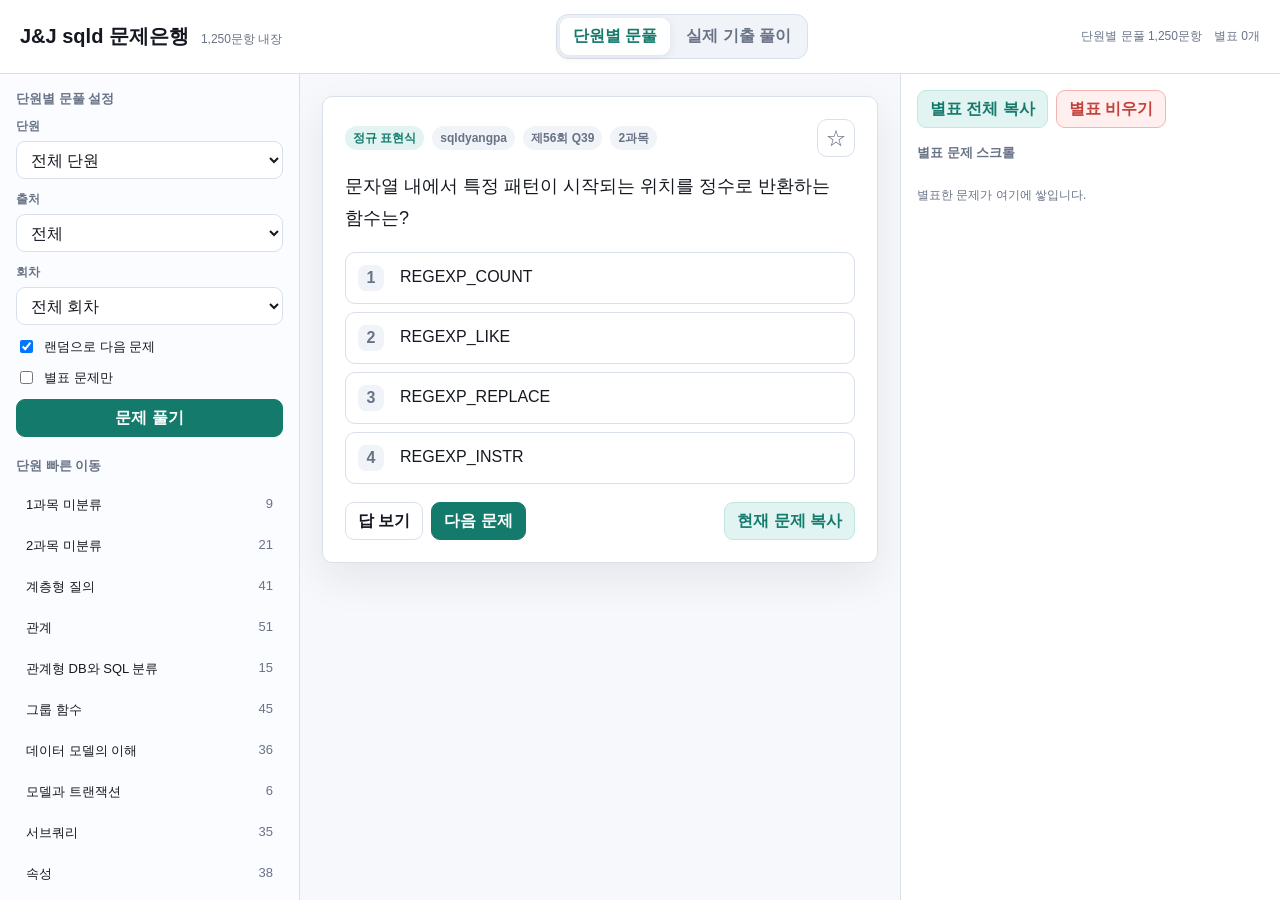
==== commit 81a17070: "Deploy SQLD question bank" ====
--- a/index.html
+++ b/index.html
@@ -1,18 +1,881 @@
 <!doctype html>
 <html lang="ko">
-  <head>
-    <meta charset="UTF-8" />
-    <meta name="viewport" content="width=device-width, initial-scale=1, viewport-fit=cover" />
-    <meta name="theme-color" content="#f5f1e8" />
-    <meta name="apple-mobile-web-app-capable" content="yes" />
-    <meta name="apple-mobile-web-app-status-bar-style" content="default" />
-    <link rel="manifest" href="/manifest.webmanifest" />
-    <link rel="stylesheet" href="/styles.css" />
-    <title>경전 기출</title>
-  </head>
-  <body>
-    <div id="app"></div>
-    <script src="/data/questions.js"></script>
-    <script src="/app.js"></script>
-  </body>
-</html>
+<head>
+  <meta charset="utf-8" />
+  <meta name="viewport" content="width=device-width, initial-scale=1" />
+  <title>J&J sqld 문제은행</title>
+  <style>
+    :root {
+      --bg: #f7f8fb;
+      --panel: #ffffff;
+      --panel-2: #f0f3f8;
+      --ink: #151820;
+      --muted: #697386;
+      --line: #d9e0eb;
+      --accent: #147a6c;
+      --accent-2: #e1f4f1;
+      --bad: #c2413a;
+      --bad-bg: #fff0ef;
+      --good: #177245;
+      --good-bg: #eaf7ef;
+      --warn: #a16207;
+      --warn-bg: #fff7dc;
+      --shadow: 0 16px 40px rgb(20 31 55 / 0.08);
+      --radius: 10px;
+      color-scheme: light;
+      font-family: ui-sans-serif, -apple-system, BlinkMacSystemFont, "Segoe UI", "Apple SD Gothic Neo", "Malgun Gothic", sans-serif;
+    }
+
+    * { box-sizing: border-box; }
+    html, body { margin: 0; min-height: 100%; background: var(--bg); color: var(--ink); }
+    body { overflow: hidden; }
+    button, select, input, textarea { font: inherit; }
+    button { cursor: pointer; }
+    button:disabled { cursor: not-allowed; opacity: .55; }
+
+    .app {
+      display: grid;
+      grid-template-rows: auto 1fr;
+      min-height: 100dvh;
+      max-height: 100dvh;
+    }
+
+    .topbar {
+      display: flex;
+      align-items: center;
+      justify-content: space-between;
+      gap: 18px;
+      padding: 14px 20px;
+      border-bottom: 1px solid var(--line);
+      background: rgb(255 255 255 / 0.92);
+      backdrop-filter: blur(16px);
+      position: sticky;
+      top: 0;
+      z-index: 10;
+    }
+
+    .brand {
+      display: flex;
+      align-items: baseline;
+      gap: 12px;
+      min-width: 260px;
+    }
+
+    .brand h1 {
+      margin: 0;
+      font-size: 20px;
+      line-height: 1.1;
+      letter-spacing: 0;
+    }
+
+    .brand small {
+      color: var(--muted);
+      font-size: 12px;
+      white-space: nowrap;
+    }
+
+    .tabs {
+      display: inline-flex;
+      padding: 3px;
+      background: var(--panel-2);
+      border: 1px solid var(--line);
+      border-radius: 12px;
+      gap: 3px;
+    }
+
+    .tab {
+      border: 0;
+      border-radius: 9px;
+      padding: 8px 13px;
+      background: transparent;
+      color: var(--muted);
+      font-weight: 700;
+      white-space: nowrap;
+    }
+
+    .tab.active {
+      background: var(--panel);
+      color: var(--accent);
+      box-shadow: 0 2px 10px rgb(20 31 55 / 0.08);
+    }
+
+    .stats {
+      display: flex;
+      align-items: center;
+      gap: 12px;
+      color: var(--muted);
+      font-size: 12px;
+      white-space: nowrap;
+    }
+
+    .layout {
+      display: grid;
+      grid-template-columns: 300px minmax(0, 1fr) 380px;
+      min-height: 0;
+    }
+
+    .sidebar, .starboard {
+      min-height: 0;
+      overflow: auto;
+      border-right: 1px solid var(--line);
+      background: #fbfcff;
+      padding: 16px;
+    }
+
+    .starboard {
+      border-right: 0;
+      border-left: 1px solid var(--line);
+      background: #fff;
+    }
+
+    .main {
+      min-width: 0;
+      min-height: 0;
+      overflow: auto;
+      padding: 22px;
+    }
+
+    .section-title {
+      margin: 0 0 10px;
+      font-size: 13px;
+      color: var(--muted);
+      font-weight: 800;
+    }
+
+    .control-stack { display: grid; gap: 12px; }
+    .field { display: grid; gap: 6px; }
+    .field label { font-size: 12px; color: var(--muted); font-weight: 700; }
+    select, input[type="search"] {
+      width: 100%;
+      height: 38px;
+      border: 1px solid var(--line);
+      background: var(--panel);
+      color: var(--ink);
+      border-radius: 9px;
+      padding: 0 10px;
+      outline: none;
+    }
+    select:focus, input[type="search"]:focus, textarea:focus { border-color: var(--accent); box-shadow: 0 0 0 3px rgb(20 122 108 / .14); }
+
+    .checkline {
+      display: flex;
+      align-items: center;
+      gap: 8px;
+      font-size: 13px;
+      color: var(--ink);
+      user-select: none;
+    }
+
+    .btn-row { display: flex; gap: 8px; flex-wrap: wrap; }
+    .btn {
+      border: 1px solid var(--line);
+      background: var(--panel);
+      color: var(--ink);
+      border-radius: 9px;
+      min-height: 38px;
+      padding: 8px 12px;
+      font-weight: 750;
+      line-height: 1.2;
+    }
+    .btn:active { transform: translateY(1px); }
+    .btn.primary { background: var(--accent); border-color: var(--accent); color: white; }
+    .btn.soft { background: var(--accent-2); border-color: #bfe8e1; color: var(--accent); }
+    .btn.danger { background: var(--bad-bg); border-color: #f2b5b0; color: var(--bad); }
+    .btn.full { width: 100%; }
+
+    .chapter-list {
+      display: grid;
+      gap: 5px;
+      margin-top: 12px;
+    }
+
+    .chapter-chip {
+      display: flex;
+      justify-content: space-between;
+      gap: 8px;
+      border: 1px solid transparent;
+      background: transparent;
+      color: var(--ink);
+      border-radius: 8px;
+      padding: 8px 9px;
+      text-align: left;
+      font-size: 13px;
+    }
+    .chapter-chip.active { background: var(--accent-2); border-color: #bfe8e1; color: var(--accent); }
+    .chapter-chip span:last-child { color: var(--muted); font-variant-numeric: tabular-nums; }
+
+    .card {
+      background: var(--panel);
+      border: 1px solid var(--line);
+      border-radius: var(--radius);
+      box-shadow: var(--shadow);
+    }
+
+    .question-card {
+      max-width: 980px;
+      margin: 0 auto;
+      padding: 22px;
+    }
+
+    .q-meta {
+      display: flex;
+      flex-wrap: wrap;
+      align-items: center;
+      gap: 8px;
+      margin-bottom: 14px;
+    }
+
+    .pill {
+      display: inline-flex;
+      align-items: center;
+      min-height: 24px;
+      padding: 3px 8px;
+      border-radius: 999px;
+      background: var(--panel-2);
+      color: var(--muted);
+      font-size: 12px;
+      font-weight: 750;
+    }
+    .pill.accent { background: var(--accent-2); color: var(--accent); }
+
+    .star {
+      margin-left: auto;
+      width: 38px;
+      height: 38px;
+      border-radius: 10px;
+      border: 1px solid var(--line);
+      background: var(--panel);
+      color: var(--muted);
+      font-size: 20px;
+      line-height: 1;
+    }
+    .star.on { color: #d79500; background: var(--warn-bg); border-color: #f2d284; }
+
+    .q-text {
+      font-size: 18px;
+      line-height: 1.75;
+      white-space: pre-wrap;
+      word-break: keep-all;
+      margin: 8px 0 18px;
+    }
+
+    .refs {
+      display: grid;
+      gap: 12px;
+      margin: 16px 0;
+    }
+    .ref-box {
+      border: 1px solid var(--line);
+      border-radius: 9px;
+      background: #fbfcff;
+      padding: 12px;
+      overflow-x: auto;
+      font-size: 13px;
+      line-height: 1.55;
+      white-space: pre-wrap;
+    }
+    .ref-box table { border-collapse: collapse; width: 100%; white-space: normal; }
+    .ref-box th, .ref-box td { border: 1px solid var(--line); padding: 6px 8px; text-align: left; }
+
+    .options {
+      display: grid;
+      gap: 8px;
+      margin-top: 16px;
+    }
+
+    .option {
+      display: grid;
+      grid-template-columns: 32px 1fr;
+      gap: 10px;
+      align-items: start;
+      width: 100%;
+      border: 1px solid var(--line);
+      background: var(--panel);
+      color: var(--ink);
+      border-radius: 10px;
+      padding: 12px;
+      text-align: left;
+      line-height: 1.55;
+    }
+    .option .num {
+      display: inline-flex;
+      align-items: center;
+      justify-content: center;
+      width: 26px;
+      height: 26px;
+      border-radius: 8px;
+      background: var(--panel-2);
+      color: var(--muted);
+      font-weight: 800;
+    }
+    .option.selected { border-color: #9bbdb8; background: #f5fbfa; }
+    .option.correct { border-color: #8bd1aa; background: var(--good-bg); }
+    .option.correct .num { background: var(--good); color: white; }
+    .option.wrong { border-color: #eeaaa4; background: var(--bad-bg); }
+    .option.wrong .num { background: var(--bad); color: white; }
+
+    .answer-box {
+      margin-top: 18px;
+      padding: 16px;
+      border-radius: 10px;
+      border: 1px solid #bfe8e1;
+      background: #f5fbfa;
+      line-height: 1.72;
+      white-space: pre-wrap;
+    }
+    .answer-box strong { color: var(--accent); }
+
+    .toolbar {
+      display: flex;
+      justify-content: space-between;
+      gap: 12px;
+      align-items: center;
+      margin-top: 18px;
+      flex-wrap: wrap;
+    }
+
+    .mini {
+      color: var(--muted);
+      font-size: 12px;
+      line-height: 1.5;
+    }
+
+    .star-list {
+      display: grid;
+      gap: 12px;
+      margin-top: 12px;
+    }
+    .star-item {
+      border: 1px solid var(--line);
+      border-radius: 10px;
+      padding: 12px;
+      background: #fbfcff;
+      font-size: 12px;
+      line-height: 1.55;
+      white-space: pre-wrap;
+    }
+    .star-item h4 { margin: 0 0 8px; font-size: 13px; color: var(--ink); }
+    .star-item .answer { margin-top: 8px; color: var(--accent); font-weight: 800; }
+
+    .exam-shell {
+      max-width: 1120px;
+      margin: 0 auto;
+      display: grid;
+      gap: 16px;
+    }
+    .exam-nav {
+      display: grid;
+      grid-template-columns: repeat(10, 1fr);
+      gap: 5px;
+    }
+    .nav-dot {
+      min-height: 30px;
+      border-radius: 7px;
+      border: 1px solid var(--line);
+      background: var(--panel);
+      color: var(--muted);
+      font-size: 12px;
+      font-weight: 800;
+    }
+    .nav-dot.answered { background: var(--accent-2); color: var(--accent); border-color: #bfe8e1; }
+    .nav-dot.current { outline: 2px solid var(--accent); outline-offset: 1px; }
+
+    .result-list {
+      display: grid;
+      gap: 14px;
+    }
+    .result-item {
+      border: 1px solid var(--line);
+      border-radius: 10px;
+      background: var(--panel);
+      padding: 16px;
+      line-height: 1.65;
+      white-space: pre-wrap;
+    }
+    .result-item.good { border-left: 5px solid var(--good); }
+    .result-item.bad { border-left: 5px solid var(--bad); }
+
+    .copy-area {
+      width: 100%;
+      min-height: 180px;
+      border: 1px solid var(--line);
+      border-radius: 10px;
+      padding: 12px;
+      line-height: 1.55;
+      resize: vertical;
+      color: var(--ink);
+      background: #fbfcff;
+    }
+
+    .hidden { display: none !important; }
+
+    @media (max-width: 1180px) {
+      body { overflow: auto; }
+      .app { max-height: none; }
+      .layout { grid-template-columns: 1fr; }
+      .sidebar, .starboard, .main { max-height: none; overflow: visible; border: 0; }
+      .topbar { position: static; flex-wrap: wrap; }
+      .brand { min-width: 0; width: 100%; }
+      .stats { width: 100%; flex-wrap: wrap; }
+    }
+
+    @media print {
+      .topbar, .sidebar, .starboard, .toolbar, .exam-nav { display: none !important; }
+      body { overflow: visible; background: white; }
+      .layout { display: block; }
+      .main { overflow: visible; padding: 0; }
+      .card { box-shadow: none; }
+    }
+  </style>
+</head>
+<body>
+  <div class="app">
+    <header class="topbar">
+      <div class="brand">
+        <h1>J&amp;J sqld 문제은행</h1>
+        <small id="dataCount">문항 로딩 중</small>
+      </div>
+      <nav class="tabs" aria-label="모드">
+        <button class="tab active" id="practiceTab" type="button">단원별 문풀</button>
+        <button class="tab" id="examTab" type="button">실제 기출 풀이</button>
+      </nav>
+      <div class="stats">
+        <span id="activeInfo">준비 중</span>
+        <span id="starInfo">별표 0개</span>
+      </div>
+    </header>
+
+    <div class="layout">
+      <aside class="sidebar">
+        <div id="practiceControls">
+          <h2 class="section-title">단원별 문풀 설정</h2>
+          <div class="control-stack">
+            <div class="field">
+              <label for="chapterSelect">단원</label>
+              <select id="chapterSelect"></select>
+            </div>
+            <div class="field">
+              <label for="sourceSelect">출처</label>
+              <select id="sourceSelect">
+                <option value="all">전체</option>
+                <option value="sqldyangpa">SQLD양파</option>
+                <option value="sqldpass">sqldpass</option>
+              </select>
+            </div>
+            <div class="field">
+              <label for="roundSelect">회차</label>
+              <select id="roundSelect"></select>
+            </div>
+            <label class="checkline"><input type="checkbox" id="randomToggle" checked /> 랜덤으로 다음 문제</label>
+            <label class="checkline"><input type="checkbox" id="starOnlyToggle" /> 별표 문제만</label>
+            <button class="btn primary full" id="applyPractice" type="button">문제 풀기</button>
+          </div>
+          <h2 class="section-title" style="margin-top:20px">단원 빠른 이동</h2>
+          <div id="chapterList" class="chapter-list"></div>
+        </div>
+
+        <div id="examControls" class="hidden">
+          <h2 class="section-title">실제 기출 설정</h2>
+          <div class="control-stack">
+            <div class="field">
+              <label for="examSourceSelect">출처</label>
+              <select id="examSourceSelect">
+                <option value="sqldpass">sqldpass</option>
+                <option value="sqldyangpa">SQLD양파</option>
+              </select>
+            </div>
+            <div class="field">
+              <label for="examRoundSelect">회차</label>
+              <select id="examRoundSelect"></select>
+            </div>
+            <button class="btn primary full" id="startExam" type="button">기출 시작</button>
+            <button class="btn full" id="resetExam" type="button">현재 풀이 초기화</button>
+          </div>
+          <p class="mini" style="margin-top:12px">끝내기를 누르면 맞은 문제와 틀린 문제를 한 화면에 펼쳐 보여줍니다. 그대로 복사해서 AI에 넣기 좋게 만들었습니다.</p>
+        </div>
+      </aside>
+
+      <main class="main">
+        <section id="practiceView"></section>
+        <section id="examView" class="hidden"></section>
+      </main>
+
+      <aside class="starboard">
+        <div class="btn-row">
+          <button class="btn soft" id="copyStars" type="button">별표 전체 복사</button>
+          <button class="btn danger" id="clearStars" type="button">별표 비우기</button>
+        </div>
+        <h2 class="section-title" style="margin-top:16px">별표 문제 스크롤</h2>
+        <div id="starList" class="star-list"></div>
+      </aside>
+    </div>
+  </div>
+
+  <script id="question-data" type="application/json">[{"source":"sqldpass","sourceUrl":"https://www.sqldpass.com/past-exams/695","examRound":60,"examDate":"2026-03-07","questionNo":1,"subject":"1과목: 데이터 모델링의 이해","chapter":"","questionId":21823,"title":"Q1","content":"발생 시점에 따라 엔터티를 분류할 때, 다른 엔터티로부터 업무 행위의 결과로 발생하며 데이터가 자주 변경되고 인스턴스의 양이 가장 많은 특징을 가지는 엔터티는 무엇인가?\n\n① 기본 엔터티\n② 중심 엔터티\n③ 개념 엔터티\n④ 행위 엔터티","options":[{"no":1,"text":"기본 엔터티"},{"no":2,"text":"중심 엔터티"},{"no":3,"text":"개념 엔터티"},{"no":4,"text":"행위 엔터티"}],"correctOption":4,"correctOptionText":"행위 엔터티","explanation":"정답은 ④ 행위 엔터티다. 발생 시점 기준 엔터티는 기본(키)·중심·행위 엔터티로 나뉜다. 행위 엔터티는 두 개 이상의 다른 엔터티(주로 기본·중심 엔터티)로부터 발생하며, 업무가 진행될수록 계속 쌓이므로 데이터의 양이 많고 변경이 빈번하다(예: 주문, 이체, 접수).\n① 기본 엔터티는 다른 엔터티에 의존하지 않고 독립적으로 존재하며 자신의 주식별자를 가진다(예: 사원, 부서). ② 중심 엔터티는 기본 엔터티로부터 파생되어 업무의 중심을 이루는 엔터티다(예: 계약). ③ '개념 엔터티'는 발생 시점 분류의 표준 명칭이 아니라 오답 유인용 용어다.\n보충: 발생 시점 분류(기본/중심/행위)와 유무형 분류(유형/개념/사건)를 혼동하지 말 것.","references":[],"raw":{"source":"sqldpass","examId":695,"examUrl":"https://www.sqldpass.com/past-exams/695","examName":"SQLD 제60회 기출 복원","examType":"SQLD","certSlug":"sqld","totalQuestions":50,"examYear":2026,"examRound":60,"examDate":"2026-03-07","expertVerified":true,"questionId":21823,"displayOrder":1,"subjectId":1,"subjectName":"1과목: 데이터 모델링의 이해","questionType":"MCQ","content":"발생 시점에 따라 엔터티를 분류할 때, 다른 엔터티로부터 업무 행위의 결과로 발생하며 데이터가 자주 변경되고 인스턴스의 양이 가장 많은 특징을 가지는 엔터티는 무엇인가?\n\n① 기본 엔터티\n② 중심 엔터티\n③ 개념 엔터티\n④ 행위 엔터티","options":[{"no":1,"label":"①","text":"기본 엔터티"},{"no":2,"label":"②","text":"중심 엔터티"},{"no":3,"label":"③","text":"개념 엔터티"},{"no":4,"label":"④","text":"행위 엔터티"}],"correctOption":4,"correctOptionText":"행위 엔터티","answer":null,"explanation":"정답은 ④ 행위 엔터티다. 발생 시점 기준 엔터티는 기본(키)·중심·행위 엔터티로 나뉜다. 행위 엔터티는 두 개 이상의 다른 엔터티(주로 기본·중심 엔터티)로부터 발생하며, 업무가 진행될수록 계속 쌓이므로 데이터의 양이 많고 변경이 빈번하다(예: 주문, 이체, 접수).\n① 기본 엔터티는 다른 엔터티에 의존하지 않고 독립적으로 존재하며 자신의 주식별자를 가진다(예: 사원, 부서). ② 중심 엔터티는 기본 엔터티로부터 파생되어 업무의 중심을 이루는 엔터티다(예: 계약). ③ '개념 엔터티'는 발생 시점 분류의 표준 명칭이 아니라 오답 유인용 용어다.\n보충: 발생 시점 분류(기본/중심/행위)와 유무형 분류(유형/개념/사건)를 혼동하지 말 것.","keywords":[]},"autoChapter":"엔터티","autoChapterConfidence":"high","autoChapterScore":59,"autoChapterRunnerUp":"데이터 모델의 이해"},{"source":"sqldpass","sourceUrl":"https://www.sqldpass.com/past-exams/695","examRound":60,"examDate":"2026-03-07","questionNo":2,"subject":"1과목: 데이터 모델링의 이해","chapter":"","questionId":21824,"title":"Q2","content":"다른 속성의 값을 계산하거나 특정 규칙으로 가공하여 저장하는 속성으로, 원본 속성이 바뀌면 값의 정합성 관리가 필요하고 되도록 최소화하는 것이 바람직한 속성은?\n\n① 파생속성\n② 기본속성\n③ 설계속성\n④ 연관속성","options":[{"no":1,"text":"파생속성"},{"no":2,"text":"기본속성"},{"no":3,"text":"설계속성"},{"no":4,"text":"연관속성"}],"correctOption":1,"correctOptionText":"파생속성","explanation":"정답은 ① 파생속성이다. 파생속성(derived attribute)은 다른 속성이나 다른 엔터티의 속성값을 계산·가공하여 만들어진 속성이다(예: 나이=현재일-생년월일, 합계금액). 원천 데이터 변경 시 재계산이 필요해 정합성 관리 부담이 있으므로 꼭 필요한 경우에만 최소한으로 둔다.\n② 기본속성은 업무로부터 원래 도출되는 본래의 속성이다. ③ 설계속성은 업무상 존재하지 않지만 데이터 모델링·관리를 위해 새로 정의한 속성이다(예: 코드성 속성, 일련번호). ④ '연관속성'은 표준 분류 용어가 아닌 오답이다.\n보충: 속성은 특성에 따라 기본속성·설계속성·파생속성으로 분류된다.","references":[],"raw":{"source":"sqldpass","examId":695,"examUrl":"https://www.sqldpass.com/past-exams/695","examName":"SQLD 제60회 기출 복원","examType":"SQLD","certSlug":"sqld","totalQuestions":50,"examYear":2026,"examRound":60,"examDate":"2026-03-07","expertVerified":true,"questionId":21824,"displayOrder":2,"subjectId":1,"subjectName":"1과목: 데이터 모델링의 이해","questionType":"MCQ","content":"다른 속성의 값을 계산하거나 특정 규칙으로 가공하여 저장하는 속성으로, 원본 속성이 바뀌면 값의 정합성 관리가 필요하고 되도록 최소화하는 것이 바람직한 속성은?\n\n① 파생속성\n② 기본속성\n③ 설계속성\n④ 연관속성","options":[{"no":1,"label":"①","text":"파생속성"},{"no":2,"label":"②","text":"기본속성"},{"no":3,"label":"③","text":"설계속성"},{"no":4,"label":"④","text":"연관속성"}],"correctOption":1,"correctOptionText":"파생속성","answer":null,"explanation":"정답은 ① 파생속성이다. 파생속성(derived attribute)은 다른 속성이나 다른 엔터티의 속성값을 계산·가공하여 만들어진 속성이다(예: 나이=현재일-생년월일, 합계금액). 원천 데이터 변경 시 재계산이 필요해 정합성 관리 부담이 있으므로 꼭 필요한 경우에만 최소한으로 둔다.\n② 기본속성은 업무로부터 원래 도출되는 본래의 속성이다. ③ 설계속성은 업무상 존재하지 않지만 데이터 모델링·관리를 위해 새로 정의한 속성이다(예: 코드성 속성, 일련번호). ④ '연관속성'은 표준 분류 용어가 아닌 오답이다.\n보충: 속성은 특성에 따라 기본속성·설계속성·파생속성으로 분류된다.","keywords":[]},"autoChapter":"속성","autoChapterConfidence":"high","autoChapterScore":29,"autoChapterRunnerUp":"데이터 모델의 이해"},{"source":"sqldpass","sourceUrl":"https://www.sqldpass.com/past-exams/695","examRound":60,"examDate":"2026-03-07","questionNo":3,"subject":"1과목: 데이터 모델링의 이해","chapter":"","questionId":21825,"title":"Q3","content":"엔터티, 인스턴스, 속성, 속성값 사이의 관계에 대한 설명으로 옳지 않은 것은?\n\n① 하나의 엔터티는 두 개 이상의 인스턴스를 가진다.\n② 하나의 엔터티는 두 개 이상의 속성을 가진다.\n③ 하나의 인스턴스는 하나의 속성에 대해 두 개 이상의 속성값을 가진다.\n④ 하나의 속성은 하나의 속성값을 가진다.","options":[{"no":1,"text":"하나의 엔터티는 두 개 이상의 인스턴스를 가진다."},{"no":2,"text":"하나의 엔터티는 두 개 이상의 속성을 가진다."},{"no":3,"text":"하나의 인스턴스는 하나의 속성에 대해 두 개 이상의 속성값을 가진다."},{"no":4,"text":"하나의 속성은 하나의 속성값을 가진다."}],"correctOption":3,"correctOptionText":"하나의 인스턴스는 하나의 속성에 대해 두 개 이상의 속성값을 가진다.","explanation":"정답(옳지 않은 것)은 ③이다. 하나의 인스턴스는 하나의 속성에 대해 오직 하나의 속성값만 가져야 한다(1NF, 원자값). 한 속성에 여러 값이 들어가면 다중값 속성으로 정규화(별도 엔터티 분리) 대상이 된다.\n① 엔터티는 두 개 이상의 인스턴스의 집합이므로 옳다. ② 엔터티는 두 개 이상의 속성을 가진다(속성이 하나뿐이면 엔터티로 성립하기 어렵다) — 옳다. ④ 하나의 인스턴스에서 하나의 속성은 하나의 속성값을 가진다 — 옳다.\n보충: 엔터티↔인스턴스, 속성↔속성값은 각각 '집합↔개체' 관계이며, '한 속성=한 값' 규칙이 관계형 모델의 원자성 전제다.","references":[],"raw":{"source":"sqldpass","examId":695,"examUrl":"https://www.sqldpass.com/past-exams/695","examName":"SQLD 제60회 기출 복원","examType":"SQLD","certSlug":"sqld","totalQuestions":50,"examYear":2026,"examRound":60,"examDate":"2026-03-07","expertVerified":true,"questionId":21825,"displayOrder":3,"subjectId":1,"subjectName":"1과목: 데이터 모델링의 이해","questionType":"MCQ","content":"엔터티, 인스턴스, 속성, 속성값 사이의 관계에 대한 설명으로 옳지 않은 것은?\n\n① 하나의 엔터티는 두 개 이상의 인스턴스를 가진다.\n② 하나의 엔터티는 두 개 이상의 속성을 가진다.\n③ 하나의 인스턴스는 하나의 속성에 대해 두 개 이상의 속성값을 가진다.\n④ 하나의 속성은 하나의 속성값을 가진다.","options":[{"no":1,"label":"①","text":"하나의 엔터티는 두 개 이상의 인스턴스를 가진다."},{"no":2,"label":"②","text":"하나의 엔터티는 두 개 이상의 속성을 가진다."},{"no":3,"label":"③","text":"하나의 인스턴스는 하나의 속성에 대해 두 개 이상의 속성값을 가진다."},{"no":4,"label":"④","text":"하나의 속성은 하나의 속성값을 가진다."}],"correctOption":3,"correctOptionText":"하나의 인스턴스는 하나의 속성에 대해 두 개 이상의 속성값을 가진다.","answer":null,"explanation":"정답(옳지 않은 것)은 ③이다. 하나의 인스턴스는 하나의 속성에 대해 오직 하나의 속성값만 가져야 한다(1NF, 원자값). 한 속성에 여러 값이 들어가면 다중값 속성으로 정규화(별도 엔터티 분리) 대상이 된다.\n① 엔터티는 두 개 이상의 인스턴스의 집합이므로 옳다. ② 엔터티는 두 개 이상의 속성을 가진다(속성이 하나뿐이면 엔터티로 성립하기 어렵다) — 옳다. ④ 하나의 인스턴스에서 하나의 속성은 하나의 속성값을 가진다 — 옳다.\n보충: 엔터티↔인스턴스, 속성↔속성값은 각각 '집합↔개체' 관계이며, '한 속성=한 값' 규칙이 관계형 모델의 원자성 전제다.","keywords":[]},"autoChapter":"속성","autoChapterConfidence":"high","autoChapterScore":37,"autoChapterRunnerUp":"엔터티"},{"source":"sqldpass","sourceUrl":"https://www.sqldpass.com/past-exams/695","examRound":60,"examDate":"2026-03-07","questionNo":4,"subject":"1과목: 데이터 모델링의 이해","chapter":"","questionId":21826,"title":"Q4","content":"통신사 데이터 모델에 [고객], [서비스], [서비스이용], [청구], [납부] 엔터티가 있다. 한 고객은 여러 서비스를 이용할 수 있고 하나의 서비스는 여러 고객이 이용할 수 있다. 이 모델에 대한 설명으로 옳지 않은 것은?\n\n① [서비스이용]은 [고객], [서비스] 어느 쪽과도 관계를 맺지 않는 독립 엔터티이다.\n② [서비스이용]은 [고객]과 [서비스]의 M:N 관계를 해소하는 교차(관계) 엔터티이다.\n③ [청구]는 [서비스이용]의 결과로 발생하는 행위 엔터티이다.\n④ [납부]는 [청구]에 대응하여 발생한다.","options":[{"no":1,"text":"[서비스이용]은 [고객], [서비스] 어느 쪽과도 관계를 맺지 않는 독립 엔터티이다."},{"no":2,"text":"[서비스이용]은 [고객]과 [서비스]의 M:N 관계를 해소하는 교차(관계) 엔터티이다."},{"no":3,"text":"[청구]는 [서비스이용]의 결과로 발생하는 행위 엔터티이다."},{"no":4,"text":"[납부]는 [청구]에 대응하여 발생한다."}],"correctOption":1,"correctOptionText":"[서비스이용]은 [고객], [서비스] 어느 쪽과도 관계를 맺지 않는 독립 엔터티이다.","explanation":"정답(옳지 않은 것)은 ①이다. [서비스이용]은 [고객]과 [서비스]의 다대다(M:N) 관계를 해소하기 위해 두 엔터티 사이에 도출된 교차(관계) 엔터티이므로, 양쪽 모두와 관계(외래식별자)를 맺는다. '어느 쪽과도 관계를 맺지 않는 독립 엔터티'라는 진술은 교차 엔터티의 본질과 정반대여서 틀렸다.\n② 고객·서비스가 M:N이면 반드시 교차 엔터티로 분해해야 하므로 옳다. ③ [청구]는 서비스 이용이라는 선행 사건으로부터 발생하는 행위 엔터티로 옳다. ④ [납부]는 [청구]에 대응(청구가 있어야 납부 발생)하므로 옳다.\n보충: M:N 관계는 관계형 모델에서 직접 구현되지 않아 교차 엔터티로 반드시 해소한다.","references":[],"raw":{"source":"sqldpass","examId":695,"examUrl":"https://www.sqldpass.com/past-exams/695","examName":"SQLD 제60회 기출 복원","examType":"SQLD","certSlug":"sqld","totalQuestions":50,"examYear":2026,"examRound":60,"examDate":"2026-03-07","expertVerified":true,"questionId":21826,"displayOrder":4,"subjectId":1,"subjectName":"1과목: 데이터 모델링의 이해","questionType":"MCQ","content":"통신사 데이터 모델에 [고객], [서비스], [서비스이용], [청구], [납부] 엔터티가 있다. 한 고객은 여러 서비스를 이용할 수 있고 하나의 서비스는 여러 고객이 이용할 수 있다. 이 모델에 대한 설명으로 옳지 않은 것은?\n\n① [서비스이용]은 [고객], [서비스] 어느 쪽과도 관계를 맺지 않는 독립 엔터티이다.\n② [서비스이용]은 [고객]과 [서비스]의 M:N 관계를 해소하는 교차(관계) 엔터티이다.\n③ [청구]는 [서비스이용]의 결과로 발생하는 행위 엔터티이다.\n④ [납부]는 [청구]에 대응하여 발생한다.","options":[{"no":1,"label":"①","text":"[서비스이용]은 [고객], [서비스] 어느 쪽과도 관계를 맺지 않는 독립 엔터티이다."},{"no":2,"label":"②","text":"[서비스이용]은 [고객]과 [서비스]의 M:N 관계를 해소하는 교차(관계) 엔터티이다."},{"no":3,"label":"③","text":"[청구]는 [서비스이용]의 결과로 발생하는 행위 엔터티이다."},{"no":4,"label":"④","text":"[납부]는 [청구]에 대응하여 발생한다."}],"correctOption":1,"correctOptionText":"[서비스이용]은 [고객], [서비스] 어느 쪽과도 관계를 맺지 않는 독립 엔터티이다.","answer":null,"explanation":"정답(옳지 않은 것)은 ①이다. [서비스이용]은 [고객]과 [서비스]의 다대다(M:N) 관계를 해소하기 위해 두 엔터티 사이에 도출된 교차(관계) 엔터티이므로, 양쪽 모두와 관계(외래식별자)를 맺는다. '어느 쪽과도 관계를 맺지 않는 독립 엔터티'라는 진술은 교차 엔터티의 본질과 정반대여서 틀렸다.\n② 고객·서비스가 M:N이면 반드시 교차 엔터티로 분해해야 하므로 옳다. ③ [청구]는 서비스 이용이라는 선행 사건으로부터 발생하는 행위 엔터티로 옳다. ④ [납부]는 [청구]에 대응(청구가 있어야 납부 발생)하므로 옳다.\n보충: M:N 관계는 관계형 모델에서 직접 구현되지 않아 교차 엔터티로 반드시 해소한다.","keywords":[]},"autoChapter":"관계","autoChapterConfidence":"high","autoChapterScore":24,"autoChapterRunnerUp":"엔터티"},{"source":"sqldpass","sourceUrl":"https://www.sqldpass.com/past-exams/695","examRound":60,"examDate":"2026-03-07","questionNo":5,"subject":"1과목: 데이터 모델링의 이해","chapter":"","questionId":21827,"title":"Q5","content":"[고객]과 [주문] 엔터티가 \"한 명의 고객은 0건 이상의 주문을 하고, 모든 주문은 반드시 한 명의 고객에 속한다\"는 규칙으로 연결되어 있다. 이 관계에 대한 설명으로 옳은 것은?\n\n① [고객] 쪽 참여는 필수(mandatory)이다.\n② [주문] 쪽 참여는 선택(optional)이다.\n③ 고객:주문의 관계 차수(cardinality)는 1:M이다.\n④ 주문이 없는 고객은 존재할 수 없다.","options":[{"no":1,"text":"[고객] 쪽 참여는 필수(mandatory)이다."},{"no":2,"text":"[주문] 쪽 참여는 선택(optional)이다."},{"no":3,"text":"고객:주문의 관계 차수(cardinality)는 1:M이다."},{"no":4,"text":"주문이 없는 고객은 존재할 수 없다."}],"correctOption":3,"correctOptionText":"고객:주문의 관계 차수(cardinality)는 1:M이다.","explanation":"정답은 ③이다. \"한 고객이 0건 이상의 주문\"은 고객 1명에 주문이 여러 건(M) 대응할 수 있음을 뜻하므로 관계 차수는 1:M이다.\n① 고객은 주문이 \"0건 이상\"이므로 주문을 안 할 수도 있어 고객 쪽 참여는 선택(optional)이다 — 필수가 아니다. ② 모든 주문은 반드시 고객에 속하므로 주문 쪽 참여는 필수(mandatory)이다 — 선택이 아니다. ④ 고객은 주문이 0건일 수 있으므로 주문 없는 고객이 존재할 수 있다.\n보충: 참여도(선택/필수)와 관계 차수(1:1·1:M·M:N)는 별개 개념이다. \"0건 이상\"은 선택적 참여, \"반드시\"는 필수적 참여를 뜻한다.","references":[],"raw":{"source":"sqldpass","examId":695,"examUrl":"https://www.sqldpass.com/past-exams/695","examName":"SQLD 제60회 기출 복원","examType":"SQLD","certSlug":"sqld","totalQuestions":50,"examYear":2026,"examRound":60,"examDate":"2026-03-07","expertVerified":true,"questionId":21827,"displayOrder":5,"subjectId":1,"subjectName":"1과목: 데이터 모델링의 이해","questionType":"MCQ","content":"[고객]과 [주문] 엔터티가 \"한 명의 고객은 0건 이상의 주문을 하고, 모든 주문은 반드시 한 명의 고객에 속한다\"는 규칙으로 연결되어 있다. 이 관계에 대한 설명으로 옳은 것은?\n\n① [고객] 쪽 참여는 필수(mandatory)이다.\n② [주문] 쪽 참여는 선택(optional)이다.\n③ 고객:주문의 관계 차수(cardinality)는 1:M이다.\n④ 주문이 없는 고객은 존재할 수 없다.","options":[{"no":1,"label":"①","text":"[고객] 쪽 참여는 필수(mandatory)이다."},{"no":2,"label":"②","text":"[주문] 쪽 참여는 선택(optional)이다."},{"no":3,"label":"③","text":"고객:주문의 관계 차수(cardinality)는 1:M이다."},{"no":4,"label":"④","text":"주문이 없는 고객은 존재할 수 없다."}],"correctOption":3,"correctOptionText":"고객:주문의 관계 차수(cardinality)는 1:M이다.","answer":null,"explanation":"정답은 ③이다. \"한 고객이 0건 이상의 주문\"은 고객 1명에 주문이 여러 건(M) 대응할 수 있음을 뜻하므로 관계 차수는 1:M이다.\n① 고객은 주문이 \"0건 이상\"이므로 주문을 안 할 수도 있어 고객 쪽 참여는 선택(optional)이다 — 필수가 아니다. ② 모든 주문은 반드시 고객에 속하므로 주문 쪽 참여는 필수(mandatory)이다 — 선택이 아니다. ④ 고객은 주문이 0건일 수 있으므로 주문 없는 고객이 존재할 수 있다.\n보충: 참여도(선택/필수)와 관계 차수(1:1·1:M·M:N)는 별개 개념이다. \"0건 이상\"은 선택적 참여, \"반드시\"는 필수적 참여를 뜻한다.","keywords":[]},"autoChapter":"관계","autoChapterConfidence":"high","autoChapterScore":29,"autoChapterRunnerUp":"데이터 모델의 이해"},{"source":"sqldpass","sourceUrl":"https://www.sqldpass.com/past-exams/695","examRound":60,"examDate":"2026-03-07","questionNo":6,"subject":"1과목: 데이터 모델링의 이해","chapter":"","questionId":21828,"title":"Q6","content":"비식별자 관계(non-identifying relationship)에 대한 설명으로 옳지 않은 것은?\n\n① 부모 엔터티의 주식별자가 자식 엔터티의 일반 속성(외래키)으로 상속된다.\n② ERD에서 관계선을 점선으로 표현한다.\n③ 자식 엔터티는 부모와 무관하게 자신만의 주식별자를 독립적으로 구성한다.\n④ 부모 엔터티의 주식별자가 자식 엔터티의 주식별자를 그대로 구성한다.","options":[{"no":1,"text":"부모 엔터티의 주식별자가 자식 엔터티의 일반 속성(외래키)으로 상속된다."},{"no":2,"text":"ERD에서 관계선을 점선으로 표현한다."},{"no":3,"text":"자식 엔터티는 부모와 무관하게 자신만의 주식별자를 독립적으로 구성한다."},{"no":4,"text":"부모 엔터티의 주식별자가 자식 엔터티의 주식별자를 그대로 구성한다."}],"correctOption":4,"correctOptionText":"부모 엔터티의 주식별자가 자식 엔터티의 주식별자를 그대로 구성한다.","explanation":"정답(옳지 않은 것)은 ④이다. '부모의 주식별자가 자식의 주식별자를 구성한다'는 것은 식별자 관계(identifying relationship)의 특징이다. 비식별자 관계에서는 부모의 주식별자가 자식으로 상속되되 자식의 '일반 속성(외래키)'이 되고, 자식은 자신의 독립된 주식별자를 갖는다.\n① 비식별자 관계에서 부모 키는 자식의 일반 속성으로 상속되므로 옳다. ② 비식별자 관계는 점선, 식별자 관계는 실선으로 표기하므로 옳다. ③ 자식이 독립적 주식별자를 가지는 것이 비식별자 관계의 핵심이므로 옳다.\n보충: 식별자 관계는 강한 종속(부모 키가 자식 주식별자에 포함, 실선), 비식별자 관계는 약한 종속(일반 속성 상속, 점선)이다.","references":[],"raw":{"source":"sqldpass","examId":695,"examUrl":"https://www.sqldpass.com/past-exams/695","examName":"SQLD 제60회 기출 복원","examType":"SQLD","certSlug":"sqld","totalQuestions":50,"examYear":2026,"examRound":60,"examDate":"2026-03-07","expertVerified":true,"questionId":21828,"displayOrder":6,"subjectId":1,"subjectName":"1과목: 데이터 모델링의 이해","questionType":"MCQ","content":"비식별자 관계(non-identifying relationship)에 대한 설명으로 옳지 않은 것은?\n\n① 부모 엔터티의 주식별자가 자식 엔터티의 일반 속성(외래키)으로 상속된다.\n② ERD에서 관계선을 점선으로 표현한다.\n③ 자식 엔터티는 부모와 무관하게 자신만의 주식별자를 독립적으로 구성한다.\n④ 부모 엔터티의 주식별자가 자식 엔터티의 주식별자를 그대로 구성한다.","options":[{"no":1,"label":"①","text":"부모 엔터티의 주식별자가 자식 엔터티의 일반 속성(외래키)으로 상속된다."},{"no":2,"label":"②","text":"ERD에서 관계선을 점선으로 표현한다."},{"no":3,"label":"③","text":"자식 엔터티는 부모와 무관하게 자신만의 주식별자를 독립적으로 구성한다."},{"no":4,"label":"④","text":"부모 엔터티의 주식별자가 자식 엔터티의 주식별자를 그대로 구성한다."}],"correctOption":4,"correctOptionText":"부모 엔터티의 주식별자가 자식 엔터티의 주식별자를 그대로 구성한다.","answer":null,"explanation":"정답(옳지 않은 것)은 ④이다. '부모의 주식별자가 자식의 주식별자를 구성한다'는 것은 식별자 관계(identifying relationship)의 특징이다. 비식별자 관계에서는 부모의 주식별자가 자식으로 상속되되 자식의 '일반 속성(외래키)'이 되고, 자식은 자신의 독립된 주식별자를 갖는다.\n① 비식별자 관계에서 부모 키는 자식의 일반 속성으로 상속되므로 옳다. ② 비식별자 관계는 점선, 식별자 관계는 실선으로 표기하므로 옳다. ③ 자식이 독립적 주식별자를 가지는 것이 비식별자 관계의 핵심이므로 옳다.\n보충: 식별자 관계는 강한 종속(부모 키가 자식 주식별자에 포함, 실선), 비식별자 관계는 약한 종속(일반 속성 상속, 점선)이다.","keywords":[]},"autoChapter":"관계","autoChapterConfidence":"medium","autoChapterScore":41,"autoChapterRunnerUp":"식별자"},{"source":"sqldpass","sourceUrl":"https://www.sqldpass.com/past-exams/695","examRound":60,"examDate":"2026-03-07","questionNo":7,"subject":"1과목: 데이터 모델링의 이해","chapter":"","questionId":21829,"title":"Q7","content":"피터 첸(Peter Chen) 표기법에서 관계(Relationship)를 나타내는 데 사용하는 기호는?\n\n① 사각형\n② 타원\n③ 마름모\n④ 직선(선)","options":[{"no":1,"text":"사각형"},{"no":2,"text":"타원"},{"no":3,"text":"마름모"},{"no":4,"text":"직선(선)"}],"correctOption":3,"correctOptionText":"마름모","explanation":"정답은 ③ 마름모다. 피터 첸 표기법에서는 엔터티=사각형, 속성=타원, 관계=마름모, 그리고 이들을 잇는 연결선으로 ERD를 표현한다.\n① 사각형은 엔터티를 나타낸다. ② 타원은 속성을 나타낸다. ④ 직선(선)은 엔터티·속성·관계를 연결하는 선일 뿐 관계 자체의 기호가 아니다.\n보충: 실무에서 널리 쓰는 IE(까마귀발) 표기법이나 바커(Barker) 표기법에서는 관계를 선으로 표현해 피터 첸 표기법과 다르다. 표기법별 기호 차이를 구분해 둘 것.","references":[],"raw":{"source":"sqldpass","examId":695,"examUrl":"https://www.sqldpass.com/past-exams/695","examName":"SQLD 제60회 기출 복원","examType":"SQLD","certSlug":"sqld","totalQuestions":50,"examYear":2026,"examRound":60,"examDate":"2026-03-07","expertVerified":true,"questionId":21829,"displayOrder":7,"subjectId":1,"subjectName":"1과목: 데이터 모델링의 이해","questionType":"MCQ","content":"피터 첸(Peter Chen) 표기법에서 관계(Relationship)를 나타내는 데 사용하는 기호는?\n\n① 사각형\n② 타원\n③ 마름모\n④ 직선(선)","options":[{"no":1,"label":"①","text":"사각형"},{"no":2,"label":"②","text":"타원"},{"no":3,"label":"③","text":"마름모"},{"no":4,"label":"④","text":"직선(선)"}],"correctOption":3,"correctOptionText":"마름모","answer":null,"explanation":"정답은 ③ 마름모다. 피터 첸 표기법에서는 엔터티=사각형, 속성=타원, 관계=마름모, 그리고 이들을 잇는 연결선으로 ERD를 표현한다.\n① 사각형은 엔터티를 나타낸다. ② 타원은 속성을 나타낸다. ④ 직선(선)은 엔터티·속성·관계를 연결하는 선일 뿐 관계 자체의 기호가 아니다.\n보충: 실무에서 널리 쓰는 IE(까마귀발) 표기법이나 바커(Barker) 표기법에서는 관계를 선으로 표현해 피터 첸 표기법과 다르다. 표기법별 기호 차이를 구분해 둘 것.","keywords":[]},"autoChapter":"관계","autoChapterConfidence":"high","autoChapterScore":5,"autoChapterRunnerUp":"데이터 모델의 이해"},{"source":"sqldpass","sourceUrl":"https://www.sqldpass.com/past-exams/695","examRound":60,"examDate":"2026-03-07","questionNo":8,"subject":"1과목: 데이터 모델링의 이해","chapter":"","questionId":21830,"title":"Q8","content":"주식별자를 구성하는 속성 중 하나라도 제외되면 각 인스턴스를 유일하게 구분할 수 없게 되어, 더 이상 줄일 수 없는 최소 속성 집합으로 구성해야 한다는 주식별자의 특성은?\n\n① 대표성\n② 최소성\n③ 불변성\n④ 유일성","options":[{"no":1,"text":"대표성"},{"no":2,"text":"최소성"},{"no":3,"text":"불변성"},{"no":4,"text":"유일성"}],"correctOption":2,"correctOptionText":"최소성","explanation":"정답은 ② 최소성이다. 최소성은 주식별자를 구성하는 속성이 유일성을 보장하는 데 꼭 필요한 최소한의 속성들로만 이뤄져야 한다는 특성이다. 구성 속성 중 하나만 빠져도 인스턴스 구분이 불가능해진다면 그 집합이 최소 집합임을 뜻한다.\n① 대표성은 주식별자가 엔터티를 대표하며 다른 엔터티와 참조 관계로 연결될 수 있어야 함을 의미한다. ③ 불변성은 주식별자 값이 자주 변하지 않아야 함을 의미한다. ④ 유일성은 주식별자로 모든 인스턴스를 유일하게 식별할 수 있어야 함을 의미한다 — 최소성이 전제하는 성질이지만 '하나라도 빠지면 안 되는 최소 집합'을 직접 규정하는 것은 최소성이다.\n보충: 주식별자의 4대 특성 = 유일성·최소성·불변성·존재성(대표성 포함하여 설명하기도 함).","references":[],"raw":{"source":"sqldpass","examId":695,"examUrl":"https://www.sqldpass.com/past-exams/695","examName":"SQLD 제60회 기출 복원","examType":"SQLD","certSlug":"sqld","totalQuestions":50,"examYear":2026,"examRound":60,"examDate":"2026-03-07","expertVerified":true,"questionId":21830,"displayOrder":8,"subjectId":1,"subjectName":"1과목: 데이터 모델링의 이해","questionType":"MCQ","content":"주식별자를 구성하는 속성 중 하나라도 제외되면 각 인스턴스를 유일하게 구분할 수 없게 되어, 더 이상 줄일 수 없는 최소 속성 집합으로 구성해야 한다는 주식별자의 특성은?\n\n① 대표성\n② 최소성\n③ 불변성\n④ 유일성","options":[{"no":1,"label":"①","text":"대표성"},{"no":2,"label":"②","text":"최소성"},{"no":3,"label":"③","text":"불변성"},{"no":4,"label":"④","text":"유일성"}],"correctOption":2,"correctOptionText":"최소성","answer":null,"explanation":"정답은 ② 최소성이다. 최소성은 주식별자를 구성하는 속성이 유일성을 보장하는 데 꼭 필요한 최소한의 속성들로만 이뤄져야 한다는 특성이다. 구성 속성 중 하나만 빠져도 인스턴스 구분이 불가능해진다면 그 집합이 최소 집합임을 뜻한다.\n① 대표성은 주식별자가 엔터티를 대표하며 다른 엔터티와 참조 관계로 연결될 수 있어야 함을 의미한다. ③ 불변성은 주식별자 값이 자주 변하지 않아야 함을 의미한다. ④ 유일성은 주식별자로 모든 인스턴스를 유일하게 식별할 수 있어야 함을 의미한다 — 최소성이 전제하는 성질이지만 '하나라도 빠지면 안 되는 최소 집합'을 직접 규정하는 것은 최소성이다.\n보충: 주식별자의 4대 특성 = 유일성·최소성·불변성·존재성(대표성 포함하여 설명하기도 함).","keywords":[]},"autoChapter":"식별자","autoChapterConfidence":"high","autoChapterScore":31,"autoChapterRunnerUp":"엔터티"},{"source":"sqldpass","sourceUrl":"https://www.sqldpass.com/past-exams/695","examRound":60,"examDate":"2026-03-07","questionNo":9,"subject":"1과목: 데이터 모델링의 이해","chapter":"","questionId":21831,"title":"Q9","content":"정규화 단계 중, 기본키(주식별자)가 아닌 일반 속성들 사이의 함수적 종속을 제거하는 데 초점을 두어 주식별자와의 직접적 관련성이 가장 낮은 것은?\n\n① 제1정규형\n② 제2정규형\n③ 제3정규형\n④ BCNF","options":[{"no":1,"text":"제1정규형"},{"no":2,"text":"제2정규형"},{"no":3,"text":"제3정규형"},{"no":4,"text":"BCNF"}],"correctOption":3,"correctOptionText":"제3정규형","explanation":"정답은 ③ 제3정규형이다. 제3정규형은 기본키가 아닌 일반 속성들 사이의 이행적 함수 종속을 제거하는 단계로, 초점이 \"비(非)키 속성 간 종속\"에 있어 주식별자와의 직접 관련성이 가장 낮다.\n① 제1정규형은 모든 속성을 원자값으로 만들고 기본키를 확정하는 단계로 키와 밀접하다. ② 제2정규형은 기본키(복합키)의 일부에만 종속되는 부분 함수 종속을 제거하므로 키와 직접 관련된다. ④ BCNF는 모든 결정자가 후보키가 되도록 하는 단계로 후보키(식별자)와 직접 관련된다.\n보충: 1NF·2NF·BCNF는 키를 기준으로 정의되는 반면, 3NF만 일반 속성 간 종속을 다룬다는 점이 핵심 구분이다.","references":[],"raw":{"source":"sqldpass","examId":695,"examUrl":"https://www.sqldpass.com/past-exams/695","examName":"SQLD 제60회 기출 복원","examType":"SQLD","certSlug":"sqld","totalQuestions":50,"examYear":2026,"examRound":60,"examDate":"2026-03-07","expertVerified":true,"questionId":21831,"displayOrder":9,"subjectId":1,"subjectName":"1과목: 데이터 모델링의 이해","questionType":"MCQ","content":"정규화 단계 중, 기본키(주식별자)가 아닌 일반 속성들 사이의 함수적 종속을 제거하는 데 초점을 두어 주식별자와의 직접적 관련성이 가장 낮은 것은?\n\n① 제1정규형\n② 제2정규형\n③ 제3정규형\n④ BCNF","options":[{"no":1,"label":"①","text":"제1정규형"},{"no":2,"label":"②","text":"제2정규형"},{"no":3,"label":"③","text":"제3정규형"},{"no":4,"label":"④","text":"BCNF"}],"correctOption":3,"correctOptionText":"제3정규형","answer":null,"explanation":"정답은 ③ 제3정규형이다. 제3정규형은 기본키가 아닌 일반 속성들 사이의 이행적 함수 종속을 제거하는 단계로, 초점이 \"비(非)키 속성 간 종속\"에 있어 주식별자와의 직접 관련성이 가장 낮다.\n① 제1정규형은 모든 속성을 원자값으로 만들고 기본키를 확정하는 단계로 키와 밀접하다. ② 제2정규형은 기본키(복합키)의 일부에만 종속되는 부분 함수 종속을 제거하므로 키와 직접 관련된다. ④ BCNF는 모든 결정자가 후보키가 되도록 하는 단계로 후보키(식별자)와 직접 관련된다.\n보충: 1NF·2NF·BCNF는 키를 기준으로 정의되는 반면, 3NF만 일반 속성 간 종속을 다룬다는 점이 핵심 구분이다.","keywords":[]},"autoChapter":"정규화","autoChapterConfidence":"high","autoChapterScore":18,"autoChapterRunnerUp":"식별자"},{"source":"sqldpass","sourceUrl":"https://www.sqldpass.com/past-exams/695","examRound":60,"examDate":"2026-03-07","questionNo":10,"subject":"1과목: 데이터 모델링의 이해","chapter":"","questionId":21832,"title":"Q10","content":"인조 식별자(artificial identifier)에 대한 설명으로 옳은 것은?\n\n① 업무적으로 자연스럽게 존재하여 사용자가 쉽게 인지할 수 있는 식별자이다.\n② 원래 업무에 존재하던 속성을 그대로 주식별자로 사용한 것이다.\n③ 업무적 의미와 무관하게 관리 편의를 위해 인위적으로 부여한 식별자이다.\n④ 반드시 여러 속성을 조합하여 만든 복합 식별자만을 의미한다.","options":[{"no":1,"text":"업무적으로 자연스럽게 존재하여 사용자가 쉽게 인지할 수 있는 식별자이다."},{"no":2,"text":"원래 업무에 존재하던 속성을 그대로 주식별자로 사용한 것이다."},{"no":3,"text":"업무적 의미와 무관하게 관리 편의를 위해 인위적으로 부여한 식별자이다."},{"no":4,"text":"반드시 여러 속성을 조합하여 만든 복합 식별자만을 의미한다."}],"correctOption":3,"correctOptionText":"업무적 의미와 무관하게 관리 편의를 위해 인위적으로 부여한 식별자이다.","explanation":"정답은 ③이다. 인조 식별자는 본질 식별자로 삼을 마땅한 속성이 없거나 본질 식별자가 복잡할 때, 업무적 의미와 무관하게 일련번호 등으로 인위적으로 새로 부여한 식별자다(예: 주문번호 시퀀스). 특정 업무 행위나 의미가 없어도 부여할 수 있다.\n① 업무적으로 자연스럽게 존재하고 사용자가 쉽게 인지하는 것은 본질(본질/자연) 식별자의 특징이다. ② 원래 업무 속성을 그대로 쓰는 것도 본질 식별자에 해당한다. ④ 인조 식별자는 단일 속성(대개 일련번호)인 경우가 많고 복합 여부와 무관하므로 '복합만'이라는 진술은 틀렸다.\n보충: 대표성 유무 기준으로 주식별자/보조식별자를, 생성 여부 기준으로 본질/인조 식별자를 구분한다.","references":[],"raw":{"source":"sqldpass","examId":695,"examUrl":"https://www.sqldpass.com/past-exams/695","examName":"SQLD 제60회 기출 복원","examType":"SQLD","certSlug":"sqld","totalQuestions":50,"examYear":2026,"examRound":60,"examDate":"2026-03-07","expertVerified":true,"questionId":21832,"displayOrder":10,"subjectId":1,"subjectName":"1과목: 데이터 모델링의 이해","questionType":"MCQ","content":"인조 식별자(artificial identifier)에 대한 설명으로 옳은 것은?\n\n① 업무적으로 자연스럽게 존재하여 사용자가 쉽게 인지할 수 있는 식별자이다.\n② 원래 업무에 존재하던 속성을 그대로 주식별자로 사용한 것이다.\n③ 업무적 의미와 무관하게 관리 편의를 위해 인위적으로 부여한 식별자이다.\n④ 반드시 여러 속성을 조합하여 만든 복합 식별자만을 의미한다.","options":[{"no":1,"label":"①","text":"업무적으로 자연스럽게 존재하여 사용자가 쉽게 인지할 수 있는 식별자이다."},{"no":2,"label":"②","text":"원래 업무에 존재하던 속성을 그대로 주식별자로 사용한 것이다."},{"no":3,"label":"③","text":"업무적 의미와 무관하게 관리 편의를 위해 인위적으로 부여한 식별자이다."},{"no":4,"label":"④","text":"반드시 여러 속성을 조합하여 만든 복합 식별자만을 의미한다."}],"correctOption":3,"correctOptionText":"업무적 의미와 무관하게 관리 편의를 위해 인위적으로 부여한 식별자이다.","answer":null,"explanation":"정답은 ③이다. 인조 식별자는 본질 식별자로 삼을 마땅한 속성이 없거나 본질 식별자가 복잡할 때, 업무적 의미와 무관하게 일련번호 등으로 인위적으로 새로 부여한 식별자다(예: 주문번호 시퀀스). 특정 업무 행위나 의미가 없어도 부여할 수 있다.\n① 업무적으로 자연스럽게 존재하고 사용자가 쉽게 인지하는 것은 본질(본질/자연) 식별자의 특징이다. ② 원래 업무 속성을 그대로 쓰는 것도 본질 식별자에 해당한다. ④ 인조 식별자는 단일 속성(대개 일련번호)인 경우가 많고 복합 여부와 무관하므로 '복합만'이라는 진술은 틀렸다.\n보충: 대표성 유무 기준으로 주식별자/보조식별자를, 생성 여부 기준으로 본질/인조 식별자를 구분한다.","keywords":[]},"autoChapter":"식별자","autoChapterConfidence":"high","autoChapterScore":42,"autoChapterRunnerUp":"속성"},{"source":"sqldpass","sourceUrl":"https://www.sqldpass.com/past-exams/695","examRound":60,"examDate":"2026-03-07","questionNo":11,"subject":"2과목: SQL 기본 및 활용","chapter":"","questionId":21833,"title":"Q11","content":"다음은 오라클 계층형 질의(CONNECT BY)에서 사용하는 의사컬럼·연산자에 대한 설명이다. 옳지 않은 것을 모두 고른 것은?\n\n가. LEVEL은 계층의 깊이를 반환하며, 루트 노드는 0을 반환한다.\n나. CONNECT_BY_ISLEAF는 해당 행이 루트 노드이면 1을 반환한다.\n다. CONNECT_BY_ISCYCLE는 사이클이 발생하지 않은 정상 행에 대해 1을 반환한다.\n라. CONNECT_BY_ROOT는 각 행에 대해 계층의 최하위(리프) 노드 값을 반환하는 연산자다.\n\n① 나, 다\n② 나, 다, 라\n③ 가, 다, 라\n④ 가, 나, 다, 라","options":[{"no":1,"text":"나, 다"},{"no":2,"text":"나, 다, 라"},{"no":3,"text":"가, 다, 라"},{"no":4,"text":"가, 나, 다, 라"}],"correctOption":4,"correctOptionText":"가, 나, 다, 라","explanation":"네 설명이 모두 틀렸으므로 정답은 ④(가·나·다·라)이다.\n\n- 가: LEVEL은 루트 노드가 0이 아니라 1부터 시작한다(자식으로 내려갈수록 2,3,...). 따라서 오류.\n- 나: CONNECT_BY_ISLEAF는 해당 행이 '리프(leaf)' 노드일 때 1을 반환한다. '루트'일 때가 아니므로 오류.\n- 다: CONNECT_BY_ISCYCLE는 NOCYCLE 옵션과 함께 사용해 '사이클을 유발하는' 행에 1을 반환한다. '사이클이 없는 정상 행'이 아니므로 오류.\n- 라: CONNECT_BY_ROOT는 각 행에 대해 계층의 '루트(최상위)' 노드 값을 반환하는 연산자다. '리프'가 아니므로 오류.\n\n보충: 계층형 질의 4대 요소로 LEVEL(깊이), CONNECT_BY_ISLEAF(리프 여부), CONNECT_BY_ISCYCLE(사이클 유발 여부, NOCYCLE 병행), CONNECT_BY_ROOT(루트 값)를 정확히 구분해 두어야 한다.","references":[],"raw":{"source":"sqldpass","examId":695,"examUrl":"https://www.sqldpass.com/past-exams/695","examName":"SQLD 제60회 기출 복원","examType":"SQLD","certSlug":"sqld","totalQuestions":50,"examYear":2026,"examRound":60,"examDate":"2026-03-07","expertVerified":true,"questionId":21833,"displayOrder":11,"subjectId":2,"subjectName":"2과목: SQL 기본 및 활용","questionType":"MCQ","content":"다음은 오라클 계층형 질의(CONNECT BY)에서 사용하는 의사컬럼·연산자에 대한 설명이다. 옳지 않은 것을 모두 고른 것은?\n\n가. LEVEL은 계층의 깊이를 반환하며, 루트 노드는 0을 반환한다.\n나. CONNECT_BY_ISLEAF는 해당 행이 루트 노드이면 1을 반환한다.\n다. CONNECT_BY_ISCYCLE는 사이클이 발생하지 않은 정상 행에 대해 1을 반환한다.\n라. CONNECT_BY_ROOT는 각 행에 대해 계층의 최하위(리프) 노드 값을 반환하는 연산자다.\n\n① 나, 다\n② 나, 다, 라\n③ 가, 다, 라\n④ 가, 나, 다, 라","options":[{"no":1,"label":"①","text":"나, 다"},{"no":2,"label":"②","text":"나, 다, 라"},{"no":3,"label":"③","text":"가, 다, 라"},{"no":4,"label":"④","text":"가, 나, 다, 라"}],"correctOption":4,"correctOptionText":"가, 나, 다, 라","answer":null,"explanation":"네 설명이 모두 틀렸으므로 정답은 ④(가·나·다·라)이다.\n\n- 가: LEVEL은 루트 노드가 0이 아니라 1부터 시작한다(자식으로 내려갈수록 2,3,...). 따라서 오류.\n- 나: CONNECT_BY_ISLEAF는 해당 행이 '리프(leaf)' 노드일 때 1을 반환한다. '루트'일 때가 아니므로 오류.\n- 다: CONNECT_BY_ISCYCLE는 NOCYCLE 옵션과 함께 사용해 '사이클을 유발하는' 행에 1을 반환한다. '사이클이 없는 정상 행'이 아니므로 오류.\n- 라: CONNECT_BY_ROOT는 각 행에 대해 계층의 '루트(최상위)' 노드 값을 반환하는 연산자다. '리프'가 아니므로 오류.\n\n보충: 계층형 질의 4대 요소로 LEVEL(깊이), CONNECT_BY_ISLEAF(리프 여부), CONNECT_BY_ISCYCLE(사이클 유발 여부, NOCYCLE 병행), CONNECT_BY_ROOT(루트 값)를 정확히 구분해 두어야 한다.","keywords":[]},"autoChapter":"계층형 질의","autoChapterConfidence":"high","autoChapterScore":39,"autoChapterRunnerUp":"Top N 쿼리"},{"source":"sqldpass","sourceUrl":"https://www.sqldpass.com/past-exams/695","examRound":60,"examDate":"2026-03-07","questionNo":12,"subject":"2과목: SQL 기본 및 활용","chapter":"","questionId":21834,"title":"Q12","content":"다음 SQL의 실행 결과로 옳은 것은? (단, 부서 테이블의 부서번호 컬럼에는 NULL이 포함된 행이 존재한다.)\n\n```sql\nSELECT 이름\nFROM   사원\nWHERE  부서번호 NOT IN (SELECT 부서번호 FROM 부서);\n```\n\n① 사원 테이블의 전체 행이 조회된다\n② 부서번호가 NULL인 사원만 조회된다\n③ 한 건도 조회되지 않는다(공집합)\n④ 문법 오류가 발생한다","options":[{"no":1,"text":"사원 테이블의 전체 행이 조회된다"},{"no":2,"text":"부서번호가 NULL인 사원만 조회된다"},{"no":3,"text":"한 건도 조회되지 않는다(공집합)"},{"no":4,"text":"문법 오류가 발생한다"}],"correctOption":3,"correctOptionText":"한 건도 조회되지 않는다(공집합)","explanation":"정답은 ③이다. NOT IN 서브쿼리 결과 집합에 NULL이 하나라도 포함되면, 비교 결과가 어떤 행에서도 TRUE가 될 수 없어 전체 결과가 공집합이 된다.\n\n원리: `x NOT IN (a, b, NULL)`은 `x\u003c>a AND x\u003c>b AND x\u003c>NULL`로 전개되는데, `x\u003c>NULL`은 항상 UNKNOWN이다. AND 연산에서 하나라도 UNKNOWN이면 전체가 TRUE가 될 수 없으므로(최대 UNKNOWN) WHERE 절을 통과하는 행이 없다.\n\n- ①: NULL이 없다면 미매칭 행이 나올 수 있지만, NULL이 있으므로 전체 조회는 불가.\n- ②: NOT IN은 NULL 행을 특별히 골라내지 않는다.\n- ④: 문법 오류가 아니라 정상 실행되며 결과만 공집합이다.\n\n보충: 이 함정 때문에 실무·시험에서는 NOT IN 대신 NOT EXISTS를 권장한다. NOT EXISTS는 NULL에 영향받지 않는다.","references":[],"raw":{"source":"sqldpass","examId":695,"examUrl":"https://www.sqldpass.com/past-exams/695","examName":"SQLD 제60회 기출 복원","examType":"SQLD","certSlug":"sqld","totalQuestions":50,"examYear":2026,"examRound":60,"examDate":"2026-03-07","expertVerified":true,"questionId":21834,"displayOrder":12,"subjectId":2,"subjectName":"2과목: SQL 기본 및 활용","questionType":"MCQ","content":"다음 SQL의 실행 결과로 옳은 것은? (단, 부서 테이블의 부서번호 컬럼에는 NULL이 포함된 행이 존재한다.)\n\n```sql\nSELECT 이름\nFROM   사원\nWHERE  부서번호 NOT IN (SELECT 부서번호 FROM 부서);\n```\n\n① 사원 테이블의 전체 행이 조회된다\n② 부서번호가 NULL인 사원만 조회된다\n③ 한 건도 조회되지 않는다(공집합)\n④ 문법 오류가 발생한다","options":[{"no":1,"label":"①","text":"사원 테이블의 전체 행이 조회된다"},{"no":2,"label":"②","text":"부서번호가 NULL인 사원만 조회된다"},{"no":3,"label":"③","text":"한 건도 조회되지 않는다(공집합)"},{"no":4,"label":"④","text":"문법 오류가 발생한다"}],"correctOption":3,"correctOptionText":"한 건도 조회되지 않는다(공집합)","answer":null,"explanation":"정답은 ③이다. NOT IN 서브쿼리 결과 집합에 NULL이 하나라도 포함되면, 비교 결과가 어떤 행에서도 TRUE가 될 수 없어 전체 결과가 공집합이 된다.\n\n원리: `x NOT IN (a, b, NULL)`은 `x\u003c>a AND x\u003c>b AND x\u003c>NULL`로 전개되는데, `x\u003c>NULL`은 항상 UNKNOWN이다. AND 연산에서 하나라도 UNKNOWN이면 전체가 TRUE가 될 수 없으므로(최대 UNKNOWN) WHERE 절을 통과하는 행이 없다.\n\n- ①: NULL이 없다면 미매칭 행이 나올 수 있지만, NULL이 있으므로 전체 조회는 불가.\n- ②: NOT IN은 NULL 행을 특별히 골라내지 않는다.\n- ④: 문법 오류가 아니라 정상 실행되며 결과만 공집합이다.\n\n보충: 이 함정 때문에 실무·시험에서는 NOT IN 대신 NOT EXISTS를 권장한다. NOT EXISTS는 NULL에 영향받지 않는다.","keywords":[]},"autoChapter":"NULL","autoChapterConfidence":"medium","autoChapterScore":17,"autoChapterRunnerUp":"WHERE 절"},{"source":"sqldpass","sourceUrl":"https://www.sqldpass.com/past-exams/695","examRound":60,"examDate":"2026-03-07","questionNo":13,"subject":"2과목: SQL 기본 및 활용","chapter":"","questionId":21835,"title":"Q13","content":"부서별·직급별 연봉 합계를 다음과 같은 교차표 형태로 조회하려고 한다. 빈칸에 들어갈 올바른 구문은?\n\n| 부서 | 사원 | 대리 | 팀장 | 부장 |\n|------|------|------|------|------|\n| 인사팀 | ... | ... | ... | ... |\n| IT팀 | ... | ... | ... | ... |\n| 행정팀 | ... | ... | ... | ... |\n\n```sql\nSELECT *\nFROM   급여      -- 컬럼: 부서, 직급, 연봉\n( 빈칸 );\n```\n\n① UNPIVOT (SUM(연봉) FOR 직급 IN ('사원','대리','팀장','부장'))\n② PIVOT (직급 FOR SUM(연봉) IN ('사원','대리','팀장','부장'))\n③ PIVOT (SUM(연봉) FOR 부서 IN ('인사팀','IT팀','행정팀'))\n④ PIVOT (SUM(연봉) FOR 직급 IN ('사원','대리','팀장','부장'))","options":[{"no":1,"text":"UNPIVOT (SUM(연봉) FOR 직급 IN ('사원','대리','팀장','부장'))"},{"no":2,"text":"PIVOT (직급 FOR SUM(연봉) IN ('사원','대리','팀장','부장'))"},{"no":3,"text":"PIVOT (SUM(연봉) FOR 부서 IN ('인사팀','IT팀','행정팀'))"},{"no":4,"text":"PIVOT (SUM(연봉) FOR 직급 IN ('사원','대리','팀장','부장'))"}],"correctOption":4,"correctOptionText":"PIVOT (SUM(연봉) FOR 직급 IN ('사원','대리','팀장','부장'))","explanation":"정답은 ④이다. PIVOT 구문은 `PIVOT (집계함수(값컬럼) FOR 회전기준컬럼 IN (열로 펼칠 값 목록))` 형태다. 여기서 값은 연봉의 합계이므로 SUM(연봉), 열로 펼칠 기준은 직급이므로 `FOR 직급 IN ('사원','대리','팀장','부장')`가 되어야 한다. 남은 부서는 자동으로 행(그룹) 기준이 된다.\n\n- ①: UNPIVOT은 반대 방향(열→행) 변환이므로 교차표를 만들지 못한다.\n- ②: 집계함수와 회전기준컬럼의 위치가 뒤바뀌어 문법 오류다.\n- ③: 직급이 아니라 부서를 열로 펼치므로 요구한 결과(직급별 열)와 다르다.\n\n보충: PIVOT의 FOR 대상은 '열 헤더가 될 컬럼'이며, IN 목록의 값이 그대로 결과 열 이름이 된다.","references":[],"raw":{"source":"sqldpass","examId":695,"examUrl":"https://www.sqldpass.com/past-exams/695","examName":"SQLD 제60회 기출 복원","examType":"SQLD","certSlug":"sqld","totalQuestions":50,"examYear":2026,"examRound":60,"examDate":"2026-03-07","expertVerified":true,"questionId":21835,"displayOrder":13,"subjectId":2,"subjectName":"2과목: SQL 기본 및 활용","questionType":"MCQ","content":"부서별·직급별 연봉 합계를 다음과 같은 교차표 형태로 조회하려고 한다. 빈칸에 들어갈 올바른 구문은?\n\n| 부서 | 사원 | 대리 | 팀장 | 부장 |\n|------|------|------|------|------|\n| 인사팀 | ... | ... | ... | ... |\n| IT팀 | ... | ... | ... | ... |\n| 행정팀 | ... | ... | ... | ... |\n\n```sql\nSELECT *\nFROM   급여      -- 컬럼: 부서, 직급, 연봉\n( 빈칸 );\n```\n\n① UNPIVOT (SUM(연봉) FOR 직급 IN ('사원','대리','팀장','부장'))\n② PIVOT (직급 FOR SUM(연봉) IN ('사원','대리','팀장','부장'))\n③ PIVOT (SUM(연봉) FOR 부서 IN ('인사팀','IT팀','행정팀'))\n④ PIVOT (SUM(연봉) FOR 직급 IN ('사원','대리','팀장','부장'))","options":[{"no":1,"label":"①","text":"UNPIVOT (SUM(연봉) FOR 직급 IN ('사원','대리','팀장','부장'))"},{"no":2,"label":"②","text":"PIVOT (직급 FOR SUM(연봉) IN ('사원','대리','팀장','부장'))"},{"no":3,"label":"③","text":"PIVOT (SUM(연봉) FOR 부서 IN ('인사팀','IT팀','행정팀'))"},{"no":4,"label":"④","text":"PIVOT (SUM(연봉) FOR 직급 IN ('사원','대리','팀장','부장'))"}],"correctOption":4,"correctOptionText":"PIVOT (SUM(연봉) FOR 직급 IN ('사원','대리','팀장','부장'))","answer":null,"explanation":"정답은 ④이다. PIVOT 구문은 `PIVOT (집계함수(값컬럼) FOR 회전기준컬럼 IN (열로 펼칠 값 목록))` 형태다. 여기서 값은 연봉의 합계이므로 SUM(연봉), 열로 펼칠 기준은 직급이므로 `FOR 직급 IN ('사원','대리','팀장','부장')`가 되어야 한다. 남은 부서는 자동으로 행(그룹) 기준이 된다.\n\n- ①: UNPIVOT은 반대 방향(열→행) 변환이므로 교차표를 만들지 못한다.\n- ②: 집계함수와 회전기준컬럼의 위치가 뒤바뀌어 문법 오류다.\n- ③: 직급이 아니라 부서를 열로 펼치므로 요구한 결과(직급별 열)와 다르다.\n\n보충: PIVOT의 FOR 대상은 '열 헤더가 될 컬럼'이며, IN 목록의 값이 그대로 결과 열 이름이 된다.","keywords":[]},"autoChapter":"WHERE 절","autoChapterConfidence":"high","autoChapterScore":24,"autoChapterRunnerUp":"PIVOT · UNPIVOT"},{"source":"sqldpass","sourceUrl":"https://www.sqldpass.com/past-exams/695","examRound":60,"examDate":"2026-03-07","questionNo":14,"subject":"2과목: SQL 기본 및 활용","chapter":"","questionId":21836,"title":"Q14","content":"급여가 각각 1000, 2000, 3000인 세 행이 있는 사원 테이블에 대해 다음 SQL을 실행했을 때, 결과 컬럼에 나타나는 값을 위에서부터 순서대로 나열한 것은?\n\n```sql\nSELECT 급여,\n       FIRST_VALUE(급여) OVER (ORDER BY 급여) AS 결과\nFROM   사원;\n```\n\n① 1000, 1000, 1000\n② 1000, 2000, 3000\n③ 3000, 2000, 1000\n④ 3000, 3000, 3000","options":[{"no":1,"text":"1000, 1000, 1000"},{"no":2,"text":"1000, 2000, 3000"},{"no":3,"text":"3000, 2000, 1000"},{"no":4,"text":"3000, 3000, 3000"}],"correctOption":1,"correctOptionText":"1000, 1000, 1000","explanation":"정답은 ①이다. FIRST_VALUE는 윈도우(정렬된 파티션) 내에서 '첫 번째' 값을 반환한다. `ORDER BY 급여`(오름차순)로 정렬하면 파티션의 첫 값은 최소값인 1000이며, 이 값이 모든 행에 대해 동일하게 반환된다. 따라서 결과는 1000, 1000, 1000이다.\n\n주의: ORDER BY만 있고 윈도우 프레임을 명시하지 않으면 기본 프레임은 `RANGE BETWEEN UNBOUNDED PRECEDING AND CURRENT ROW`다. FIRST_VALUE는 프레임의 시작(UNBOUNDED PRECEDING)을 가리키므로 어느 행에서 보든 첫 값 1000으로 고정된다.\n\n- ②: 급여 원본값을 그대로 나열한 오답(윈도우 함수 미적용 착각).\n- ③: 내림차순 정렬로 오해한 경우.\n- ④: LAST_VALUE 기본 프레임 결과(현재 행까지의 마지막=자기 자신)와 혼동한 값.\n\n보충: 최소값 고정에 FIRST_VALUE+ORDER BY, 최대값에는 MAX() OVER() 또는 프레임을 확장한 LAST_VALUE를 쓴다.","references":[],"raw":{"source":"sqldpass","examId":695,"examUrl":"https://www.sqldpass.com/past-exams/695","examName":"SQLD 제60회 기출 복원","examType":"SQLD","certSlug":"sqld","totalQuestions":50,"examYear":2026,"examRound":60,"examDate":"2026-03-07","expertVerified":true,"questionId":21836,"displayOrder":14,"subjectId":2,"subjectName":"2과목: SQL 기본 및 활용","questionType":"MCQ","content":"급여가 각각 1000, 2000, 3000인 세 행이 있는 사원 테이블에 대해 다음 SQL을 실행했을 때, 결과 컬럼에 나타나는 값을 위에서부터 순서대로 나열한 것은?\n\n```sql\nSELECT 급여,\n       FIRST_VALUE(급여) OVER (ORDER BY 급여) AS 결과\nFROM   사원;\n```\n\n① 1000, 1000, 1000\n② 1000, 2000, 3000\n③ 3000, 2000, 1000\n④ 3000, 3000, 3000","options":[{"no":1,"label":"①","text":"1000, 1000, 1000"},{"no":2,"label":"②","text":"1000, 2000, 3000"},{"no":3,"label":"③","text":"3000, 2000, 1000"},{"no":4,"label":"④","text":"3000, 3000, 3000"}],"correctOption":1,"correctOptionText":"1000, 1000, 1000","answer":null,"explanation":"정답은 ①이다. FIRST_VALUE는 윈도우(정렬된 파티션) 내에서 '첫 번째' 값을 반환한다. `ORDER BY 급여`(오름차순)로 정렬하면 파티션의 첫 값은 최소값인 1000이며, 이 값이 모든 행에 대해 동일하게 반환된다. 따라서 결과는 1000, 1000, 1000이다.\n\n주의: ORDER BY만 있고 윈도우 프레임을 명시하지 않으면 기본 프레임은 `RANGE BETWEEN UNBOUNDED PRECEDING AND CURRENT ROW`다. FIRST_VALUE는 프레임의 시작(UNBOUNDED PRECEDING)을 가리키므로 어느 행에서 보든 첫 값 1000으로 고정된다.\n\n- ②: 급여 원본값을 그대로 나열한 오답(윈도우 함수 미적용 착각).\n- ③: 내림차순 정렬로 오해한 경우.\n- ④: LAST_VALUE 기본 프레임 결과(현재 행까지의 마지막=자기 자신)와 혼동한 값.\n\n보충: 최소값 고정에 FIRST_VALUE+ORDER BY, 최대값에는 MAX() OVER() 또는 프레임을 확장한 LAST_VALUE를 쓴다.","keywords":[]},"autoChapter":"윈도우 함수","autoChapterConfidence":"high","autoChapterScore":17,"autoChapterRunnerUp":"ORDER BY"},{"source":"sqldpass","sourceUrl":"https://www.sqldpass.com/past-exams/695","examRound":60,"examDate":"2026-03-07","questionNo":15,"subject":"2과목: SQL 기본 및 활용","chapter":"","questionId":21837,"title":"Q15","content":"다음 SQL의 WHERE 절과 논리적으로 동일한 조건은?\n\n```sql\nSELECT *\nFROM   회원\nWHERE  (사번, 회원번호) IN ((10005, 2003), (10007, 2005));\n```\n\n① (사번=10005 OR 회원번호=2003) AND (사번=10007 OR 회원번호=2005)\n② (사번=10005 AND 회원번호=2003) OR (사번=10007 AND 회원번호=2005)\n③ 사번 IN (10005, 10007) OR 회원번호 IN (2003, 2005)\n④ (사번=10005 AND 사번=10007) OR (회원번호=2003 AND 회원번호=2005)","options":[{"no":1,"text":"(사번=10005 OR 회원번호=2003) AND (사번=10007 OR 회원번호=2005)"},{"no":2,"text":"(사번=10005 AND 회원번호=2003) OR (사번=10007 AND 회원번호=2005)"},{"no":3,"text":"사번 IN (10005, 10007) OR 회원번호 IN (2003, 2005)"},{"no":4,"text":"(사번=10005 AND 사번=10007) OR (회원번호=2003 AND 회원번호=2005)"}],"correctOption":2,"correctOptionText":"(사번=10005 AND 회원번호=2003) OR (사번=10007 AND 회원번호=2005)","explanation":"정답은 ②이다. 다중 컬럼 IN은 '튜플 단위' 비교다. 하나의 튜플 `(10005, 2003)`은 `사번=10005 AND 회원번호=2003`처럼 컬럼끼리 AND로 묶이고, IN 목록에 여러 튜플이 있으면 튜플들끼리는 OR로 연결된다. 따라서 `(사번=10005 AND 회원번호=2003) OR (사번=10007 AND 회원번호=2005)`가 정확히 동일하다.\n\n- ①: 컬럼 내부를 OR로, 튜플 간을 AND로 뒤집어 의미가 완전히 달라진다.\n- ③: 각 컬럼을 독립적으로 IN 비교하면 (10005, 2005)처럼 짝이 맞지 않는 조합까지 통과되어 결과가 넓어진다.\n- ④: 같은 컬럼을 서로 다른 값과 AND로 묶어 항상 거짓이 되는 잘못된 전개다.\n\n보충: 다중 컬럼 IN의 핵심은 '컬럼=AND, 행=OR'이다.","references":[],"raw":{"source":"sqldpass","examId":695,"examUrl":"https://www.sqldpass.com/past-exams/695","examName":"SQLD 제60회 기출 복원","examType":"SQLD","certSlug":"sqld","totalQuestions":50,"examYear":2026,"examRound":60,"examDate":"2026-03-07","expertVerified":true,"questionId":21837,"displayOrder":15,"subjectId":2,"subjectName":"2과목: SQL 기본 및 활용","questionType":"MCQ","content":"다음 SQL의 WHERE 절과 논리적으로 동일한 조건은?\n\n```sql\nSELECT *\nFROM   회원\nWHERE  (사번, 회원번호) IN ((10005, 2003), (10007, 2005));\n```\n\n① (사번=10005 OR 회원번호=2003) AND (사번=10007 OR 회원번호=2005)\n② (사번=10005 AND 회원번호=2003) OR (사번=10007 AND 회원번호=2005)\n③ 사번 IN (10005, 10007) OR 회원번호 IN (2003, 2005)\n④ (사번=10005 AND 사번=10007) OR (회원번호=2003 AND 회원번호=2005)","options":[{"no":1,"label":"①","text":"(사번=10005 OR 회원번호=2003) AND (사번=10007 OR 회원번호=2005)"},{"no":2,"label":"②","text":"(사번=10005 AND 회원번호=2003) OR (사번=10007 AND 회원번호=2005)"},{"no":3,"label":"③","text":"사번 IN (10005, 10007) OR 회원번호 IN (2003, 2005)"},{"no":4,"label":"④","text":"(사번=10005 AND 사번=10007) OR (회원번호=2003 AND 회원번호=2005)"}],"correctOption":2,"correctOptionText":"(사번=10005 AND 회원번호=2003) OR (사번=10007 AND 회원번호=2005)","answer":null,"explanation":"정답은 ②이다. 다중 컬럼 IN은 '튜플 단위' 비교다. 하나의 튜플 `(10005, 2003)`은 `사번=10005 AND 회원번호=2003`처럼 컬럼끼리 AND로 묶이고, IN 목록에 여러 튜플이 있으면 튜플들끼리는 OR로 연결된다. 따라서 `(사번=10005 AND 회원번호=2003) OR (사번=10007 AND 회원번호=2005)`가 정확히 동일하다.\n\n- ①: 컬럼 내부를 OR로, 튜플 간을 AND로 뒤집어 의미가 완전히 달라진다.\n- ③: 각 컬럼을 독립적으로 IN 비교하면 (10005, 2005)처럼 짝이 맞지 않는 조합까지 통과되어 결과가 넓어진다.\n- ④: 같은 컬럼을 서로 다른 값과 AND로 묶어 항상 거짓이 되는 잘못된 전개다.\n\n보충: 다중 컬럼 IN의 핵심은 '컬럼=AND, 행=OR'이다.","keywords":[]},"autoChapter":"WHERE 절","autoChapterConfidence":"high","autoChapterScore":44,"autoChapterRunnerUp":"SELECT 문"},{"source":"sqldpass","sourceUrl":"https://www.sqldpass.com/past-exams/695","examRound":60,"examDate":"2026-03-07","questionNo":16,"subject":"2과목: SQL 기본 및 활용","chapter":"","questionId":21838,"title":"Q16","content":"8명의 사원을 급여 내림차순으로 정렬한 뒤 다음 SQL을 실행했다. 그룹 컬럼에 부여되는 값을 위에서부터 순서대로 나열한 것은?\n\n```sql\nSELECT 이름,\n       NTILE(3) OVER (ORDER BY 급여 DESC) AS 그룹\nFROM   사원;\n```\n\n① 1,1,2,2,3,3,3,3\n② 1,2,3,1,2,3,1,2\n③ 1,1,1,2,2,2,3,3\n④ 1,1,1,1,2,2,3,3","options":[{"no":1,"text":"1,1,2,2,3,3,3,3"},{"no":2,"text":"1,2,3,1,2,3,1,2"},{"no":3,"text":"1,1,1,2,2,2,3,3"},{"no":4,"text":"1,1,1,1,2,2,3,3"}],"correctOption":3,"correctOptionText":"1,1,1,2,2,2,3,3","explanation":"정답은 ③(1,1,1,2,2,2,3,3)이다. NTILE(n)은 정렬된 행들을 n개 그룹으로 최대한 균등 분할한다. 8행을 3그룹으로 나누면 8 ÷ 3 = 2 나머지 2이므로, 앞쪽 그룹부터 나머지를 한 개씩 더 배분한다. 즉 그룹 크기는 3, 3, 2가 되어 1이 3개, 2가 3개, 3이 2개 → 1,1,1,2,2,2,3,3이다.\n\n- ①·④: 그룹별 개수 배분(3,3,2)을 잘못 계산한 경우.\n- ②: NTILE을 라운드로빈처럼 1,2,3을 번갈아 매기는 것으로 오해한 경우로, NTILE은 연속된 블록으로 나눈다.\n\n보충: 나머지가 있으면 '앞 그룹부터' 크기가 1씩 커진다. NTILE(4)로 8행이면 정확히 2,2,2,2.","references":[],"raw":{"source":"sqldpass","examId":695,"examUrl":"https://www.sqldpass.com/past-exams/695","examName":"SQLD 제60회 기출 복원","examType":"SQLD","certSlug":"sqld","totalQuestions":50,"examYear":2026,"examRound":60,"examDate":"2026-03-07","expertVerified":true,"questionId":21838,"displayOrder":16,"subjectId":2,"subjectName":"2과목: SQL 기본 및 활용","questionType":"MCQ","content":"8명의 사원을 급여 내림차순으로 정렬한 뒤 다음 SQL을 실행했다. 그룹 컬럼에 부여되는 값을 위에서부터 순서대로 나열한 것은?\n\n```sql\nSELECT 이름,\n       NTILE(3) OVER (ORDER BY 급여 DESC) AS 그룹\nFROM   사원;\n```\n\n① 1,1,2,2,3,3,3,3\n② 1,2,3,1,2,3,1,2\n③ 1,1,1,2,2,2,3,3\n④ 1,1,1,1,2,2,3,3","options":[{"no":1,"label":"①","text":"1,1,2,2,3,3,3,3"},{"no":2,"label":"②","text":"1,2,3,1,2,3,1,2"},{"no":3,"label":"③","text":"1,1,1,2,2,2,3,3"},{"no":4,"label":"④","text":"1,1,1,1,2,2,3,3"}],"correctOption":3,"correctOptionText":"1,1,1,2,2,2,3,3","answer":null,"explanation":"정답은 ③(1,1,1,2,2,2,3,3)이다. NTILE(n)은 정렬된 행들을 n개 그룹으로 최대한 균등 분할한다. 8행을 3그룹으로 나누면 8 ÷ 3 = 2 나머지 2이므로, 앞쪽 그룹부터 나머지를 한 개씩 더 배분한다. 즉 그룹 크기는 3, 3, 2가 되어 1이 3개, 2가 3개, 3이 2개 → 1,1,1,2,2,2,3,3이다.\n\n- ①·④: 그룹별 개수 배분(3,3,2)을 잘못 계산한 경우.\n- ②: NTILE을 라운드로빈처럼 1,2,3을 번갈아 매기는 것으로 오해한 경우로, NTILE은 연속된 블록으로 나눈다.\n\n보충: 나머지가 있으면 '앞 그룹부터' 크기가 1씩 커진다. NTILE(4)로 8행이면 정확히 2,2,2,2.","keywords":[]},"autoChapter":"GROUP BY · HAVING","autoChapterConfidence":"high","autoChapterScore":8,"autoChapterRunnerUp":"윈도우 함수"},{"source":"sqldpass","sourceUrl":"https://www.sqldpass.com/past-exams/695","examRound":60,"examDate":"2026-03-07","questionNo":17,"subject":"2과목: SQL 기본 및 활용","chapter":"","questionId":21839,"title":"Q17","content":"두 테이블 부서와 사원을 결합하되, 매칭되지 않는 부서(사원이 한 명도 없는 부서)와 부서가 배정되지 않은 사원까지 양쪽 미매칭 행을 모두 결과에 포함시키려고 한다. 가장 적절한 방법은?\n\n① NVL 함수를 사용한 CROSS JOIN\n② NVL 함수를 사용한 INNER JOIN\n③ FULL OUTER JOIN\n④ UNION","options":[{"no":1,"text":"NVL 함수를 사용한 CROSS JOIN"},{"no":2,"text":"NVL 함수를 사용한 INNER JOIN"},{"no":3,"text":"FULL OUTER JOIN"},{"no":4,"text":"UNION"}],"correctOption":3,"correctOptionText":"FULL OUTER JOIN","explanation":"정답은 ③이다. FULL OUTER JOIN은 조인 조건이 일치하는 행은 물론, 왼쪽·오른쪽 테이블 각각에서 대응 행이 없는 행까지 모두 결과에 포함하고 부족한 쪽 컬럼은 NULL로 채운다. '양쪽 미매칭을 모두 표시'하는 요구에 정확히 부합한다.\n\n- ①: CROSS JOIN은 두 테이블의 모든 조합(카티션 곱)을 만들 뿐 매칭/미매칭 개념이 없고, NVL로도 원하는 결합을 만들 수 없다.\n- ②: INNER JOIN은 양쪽이 일치하는 행만 남기므로 미매칭 행이 모두 사라진다. NVL을 붙여도 조인 결과 행 집합 자체는 늘지 않는다.\n- ④: UNION은 컬럼 구조가 같은 두 결과 집합을 세로로 합칠 뿐, 두 테이블을 컬럼 기준으로 가로 결합하는 조인이 아니다.\n\n보충: FULL OUTER JOIN은 (LEFT OUTER JOIN) UNION (RIGHT OUTER JOIN)으로도 표현할 수 있다. Oracle 구식 표기 `(+)`로는 양방향 외부조인을 한 번에 표현할 수 없다.","references":[],"raw":{"source":"sqldpass","examId":695,"examUrl":"https://www.sqldpass.com/past-exams/695","examName":"SQLD 제60회 기출 복원","examType":"SQLD","certSlug":"sqld","totalQuestions":50,"examYear":2026,"examRound":60,"examDate":"2026-03-07","expertVerified":true,"questionId":21839,"displayOrder":17,"subjectId":2,"subjectName":"2과목: SQL 기본 및 활용","questionType":"MCQ","content":"두 테이블 부서와 사원을 결합하되, 매칭되지 않는 부서(사원이 한 명도 없는 부서)와 부서가 배정되지 않은 사원까지 양쪽 미매칭 행을 모두 결과에 포함시키려고 한다. 가장 적절한 방법은?\n\n① NVL 함수를 사용한 CROSS JOIN\n② NVL 함수를 사용한 INNER JOIN\n③ FULL OUTER JOIN\n④ UNION","options":[{"no":1,"label":"①","text":"NVL 함수를 사용한 CROSS JOIN"},{"no":2,"label":"②","text":"NVL 함수를 사용한 INNER JOIN"},{"no":3,"label":"③","text":"FULL OUTER JOIN"},{"no":4,"label":"④","text":"UNION"}],"correctOption":3,"correctOptionText":"FULL OUTER JOIN","answer":null,"explanation":"정답은 ③이다. FULL OUTER JOIN은 조인 조건이 일치하는 행은 물론, 왼쪽·오른쪽 테이블 각각에서 대응 행이 없는 행까지 모두 결과에 포함하고 부족한 쪽 컬럼은 NULL로 채운다. '양쪽 미매칭을 모두 표시'하는 요구에 정확히 부합한다.\n\n- ①: CROSS JOIN은 두 테이블의 모든 조합(카티션 곱)을 만들 뿐 매칭/미매칭 개념이 없고, NVL로도 원하는 결합을 만들 수 없다.\n- ②: INNER JOIN은 양쪽이 일치하는 행만 남기므로 미매칭 행이 모두 사라진다. NVL을 붙여도 조인 결과 행 집합 자체는 늘지 않는다.\n- ④: UNION은 컬럼 구조가 같은 두 결과 집합을 세로로 합칠 뿐, 두 테이블을 컬럼 기준으로 가로 결합하는 조인이 아니다.\n\n보충: FULL OUTER JOIN은 (LEFT OUTER JOIN) UNION (RIGHT OUTER JOIN)으로도 표현할 수 있다. Oracle 구식 표기 `(+)`로는 양방향 외부조인을 한 번에 표현할 수 없다.","keywords":[]},"autoChapter":"조인","autoChapterConfidence":"high","autoChapterScore":58,"autoChapterRunnerUp":"NULL"},{"source":"sqldpass","sourceUrl":"https://www.sqldpass.com/past-exams/695","examRound":60,"examDate":"2026-03-07","questionNo":18,"subject":"2과목: SQL 기본 및 활용","chapter":"","questionId":21840,"title":"Q18","content":"사용자 R1이 자신의 스키마에 테이블 주문을 생성해 소유하고 있다. 사용자 R2가 `SELECT * FROM R1.주문;`을 실행하자 조회 권한이 없어 오류가 발생했다. R2가 해당 테이블을 조회할 수 있도록 하는 가장 올바른 방법은?\n\n① R2가 CONNECT 롤을 다시 부여받는다\n② R1이 `GRANT SELECT ON 주문 TO R2;`를 실행한다\n③ R2가 자신의 스키마에 동일한 이름의 테이블을 새로 만든다\n④ R2가 COMMIT을 실행한 뒤 다시 조회한다","options":[{"no":1,"text":"R2가 CONNECT 롤을 다시 부여받는다"},{"no":2,"text":"R1이 `GRANT SELECT ON 주문 TO R2;`를 실행한다"},{"no":3,"text":"R2가 자신의 스키마에 동일한 이름의 테이블을 새로 만든다"},{"no":4,"text":"R2가 COMMIT을 실행한 뒤 다시 조회한다"}],"correctOption":2,"correctOptionText":"R1이 `GRANT SELECT ON 주문 TO R2;`를 실행한다","explanation":"정답은 ②이다. 다른 사용자(R1)의 스키마 객체를 조회하려면 그 객체의 소유자가 SELECT 객체 권한을 부여해야 한다. 소유자 R1이 `GRANT SELECT ON 주문 TO R2;`를 실행하면 R2는 `R1.주문`을 조회할 수 있다.\n\n- ①: CONNECT 롤은 DB에 접속할 수 있는 권한(시스템 권한 성격)일 뿐, 특정 테이블의 조회 권한을 주지 않는다. R2는 이미 접속에 성공했으므로 접속 권한 문제가 아니다.\n- ③: 같은 이름의 빈 테이블을 자기 스키마에 만드는 것은 R1의 데이터를 조회하는 것과 무관하다.\n- ④: COMMIT은 트랜잭션 확정이며 권한과 무관하다. 권한 부족 오류는 COMMIT으로 해소되지 않는다.\n\n보충: 권한 회수는 `REVOKE SELECT ON 주문 FROM R2;`. 여러 사용자에게 열려면 PUBLIC에 부여할 수도 있다.","references":[],"raw":{"source":"sqldpass","examId":695,"examUrl":"https://www.sqldpass.com/past-exams/695","examName":"SQLD 제60회 기출 복원","examType":"SQLD","certSlug":"sqld","totalQuestions":50,"examYear":2026,"examRound":60,"examDate":"2026-03-07","expertVerified":true,"questionId":21840,"displayOrder":18,"subjectId":2,"subjectName":"2과목: SQL 기본 및 활용","questionType":"MCQ","content":"사용자 R1이 자신의 스키마에 테이블 주문을 생성해 소유하고 있다. 사용자 R2가 `SELECT * FROM R1.주문;`을 실행하자 조회 권한이 없어 오류가 발생했다. R2가 해당 테이블을 조회할 수 있도록 하는 가장 올바른 방법은?\n\n① R2가 CONNECT 롤을 다시 부여받는다\n② R1이 `GRANT SELECT ON 주문 TO R2;`를 실행한다\n③ R2가 자신의 스키마에 동일한 이름의 테이블을 새로 만든다\n④ R2가 COMMIT을 실행한 뒤 다시 조회한다","options":[{"no":1,"label":"①","text":"R2가 CONNECT 롤을 다시 부여받는다"},{"no":2,"label":"②","text":"R1이 `GRANT SELECT ON 주문 TO R2;`를 실행한다"},{"no":3,"label":"③","text":"R2가 자신의 스키마에 동일한 이름의 테이블을 새로 만든다"},{"no":4,"label":"④","text":"R2가 COMMIT을 실행한 뒤 다시 조회한다"}],"correctOption":2,"correctOptionText":"R1이 `GRANT SELECT ON 주문 TO R2;`를 실행한다","answer":null,"explanation":"정답은 ②이다. 다른 사용자(R1)의 스키마 객체를 조회하려면 그 객체의 소유자가 SELECT 객체 권한을 부여해야 한다. 소유자 R1이 `GRANT SELECT ON 주문 TO R2;`를 실행하면 R2는 `R1.주문`을 조회할 수 있다.\n\n- ①: CONNECT 롤은 DB에 접속할 수 있는 권한(시스템 권한 성격)일 뿐, 특정 테이블의 조회 권한을 주지 않는다. R2는 이미 접속에 성공했으므로 접속 권한 문제가 아니다.\n- ③: 같은 이름의 빈 테이블을 자기 스키마에 만드는 것은 R1의 데이터를 조회하는 것과 무관하다.\n- ④: COMMIT은 트랜잭션 확정이며 권한과 무관하다. 권한 부족 오류는 COMMIT으로 해소되지 않는다.\n\n보충: 권한 회수는 `REVOKE SELECT ON 주문 FROM R2;`. 여러 사용자에게 열려면 PUBLIC에 부여할 수도 있다.","keywords":[]},"autoChapter":"SELECT 문","autoChapterConfidence":"medium","autoChapterScore":16,"autoChapterRunnerUp":"DCL"},{"source":"sqldpass","sourceUrl":"https://www.sqldpass.com/past-exams/695","examRound":60,"examDate":"2026-03-07","questionNo":19,"subject":"2과목: SQL 기본 및 활용","chapter":"","questionId":21841,"title":"Q19","content":"다음 SQL의 실행 결과로 옳은 것은?\n\n```sql\nSELECT REGEXP_REPLACE('2026/02/25',\n         '([0-9]{4})/([0-9]{2})/([0-9]{2})',\n         '\\3/\\2/\\1')\nFROM   DUAL;\n```\n\n① 2026/02/25\n② 25/02/2026\n③ 02/25/2026\n④ 2026/25/02","options":[{"no":1,"text":"2026/02/25"},{"no":2,"text":"25/02/2026"},{"no":3,"text":"02/25/2026"},{"no":4,"text":"2026/25/02"}],"correctOption":2,"correctOptionText":"25/02/2026","explanation":"정답은 ②(25/02/2026)이다. 패턴 안의 괄호는 캡처 그룹을 만든다. `([0-9]{4})`가 그룹1='2026', 첫 `([0-9]{2})`가 그룹2='02', 둘째 `([0-9]{2})`가 그룹3='25'로 매칭된다. 치환 문자열 `\\3/\\2/\\1`은 역참조로 그룹3/그룹2/그룹1을 순서대로 넣으므로 25/02/2026이 된다.\n\n- ①: 원본 그대로로, 치환이 일어나지 않았다고 오해한 경우.\n- ③: 그룹 순서를 3/2/1이 아니라 2/3/1(월/일/연) 등으로 잘못 대응한 경우.\n- ④: 연도만 앞에 두고 뒤 두 그룹을 뒤집은 잘못된 대응.\n\n보충: 역참조는 오라클에서 `\\1`~`\\9`로 표기한다(일부 환경은 백슬래시 이스케이프 주의). 날짜 형식 뒤집기(YYYY/MM/DD → DD/MM/YYYY)에 자주 쓰인다.","references":[],"raw":{"source":"sqldpass","examId":695,"examUrl":"https://www.sqldpass.com/past-exams/695","examName":"SQLD 제60회 기출 복원","examType":"SQLD","certSlug":"sqld","totalQuestions":50,"examYear":2026,"examRound":60,"examDate":"2026-03-07","expertVerified":true,"questionId":21841,"displayOrder":19,"subjectId":2,"subjectName":"2과목: SQL 기본 및 활용","questionType":"MCQ","content":"다음 SQL의 실행 결과로 옳은 것은?\n\n```sql\nSELECT REGEXP_REPLACE('2026/02/25',\n         '([0-9]{4})/([0-9]{2})/([0-9]{2})',\n         '\\3/\\2/\\1')\nFROM   DUAL;\n```\n\n① 2026/02/25\n② 25/02/2026\n③ 02/25/2026\n④ 2026/25/02","options":[{"no":1,"label":"①","text":"2026/02/25"},{"no":2,"label":"②","text":"25/02/2026"},{"no":3,"label":"③","text":"02/25/2026"},{"no":4,"label":"④","text":"2026/25/02"}],"correctOption":2,"correctOptionText":"25/02/2026","answer":null,"explanation":"정답은 ②(25/02/2026)이다. 패턴 안의 괄호는 캡처 그룹을 만든다. `([0-9]{4})`가 그룹1='2026', 첫 `([0-9]{2})`가 그룹2='02', 둘째 `([0-9]{2})`가 그룹3='25'로 매칭된다. 치환 문자열 `\\3/\\2/\\1`은 역참조로 그룹3/그룹2/그룹1을 순서대로 넣으므로 25/02/2026이 된다.\n\n- ①: 원본 그대로로, 치환이 일어나지 않았다고 오해한 경우.\n- ③: 그룹 순서를 3/2/1이 아니라 2/3/1(월/일/연) 등으로 잘못 대응한 경우.\n- ④: 연도만 앞에 두고 뒤 두 그룹을 뒤집은 잘못된 대응.\n\n보충: 역참조는 오라클에서 `\\1`~`\\9`로 표기한다(일부 환경은 백슬래시 이스케이프 주의). 날짜 형식 뒤집기(YYYY/MM/DD → DD/MM/YYYY)에 자주 쓰인다.","keywords":[]},"autoChapter":"GROUP BY · HAVING","autoChapterConfidence":"high","autoChapterScore":9,"autoChapterRunnerUp":"정규 표현식"},{"source":"sqldpass","sourceUrl":"https://www.sqldpass.com/past-exams/695","examRound":60,"examDate":"2026-03-07","questionNo":20,"subject":"2과목: SQL 기본 및 활용","chapter":"","questionId":21842,"title":"Q20","content":"다음 실적 테이블에 대해 `SELECT SUM(1분기), SUM(2분기) FROM 실적;`을 실행했을 때의 결과로 옳은 것은?\n\n| 사원 | 1분기 | 2분기 |\n|------|-------|-------|\n| A | 4 | 10 |\n| B | (NULL) | 8 |\n| C | (NULL) | 5 |\n\n① 4, 23\n② NULL, 23\n③ 4, NULL\n④ NULL, NULL","options":[{"no":1,"text":"4, 23"},{"no":2,"text":"NULL, 23"},{"no":3,"text":"4, NULL"},{"no":4,"text":"NULL, NULL"}],"correctOption":1,"correctOptionText":"4, 23","explanation":"정답은 ①(4, 23)이다. SUM을 포함한 집계함수는 대상 컬럼의 NULL을 '무시'하고 계산한다. 1분기는 4와 NULL 두 개인데 NULL을 제외하고 남은 4만 더해 4가 된다(0이나 NULL이 아니다). 2분기는 10+8+5 = 23이다.\n\n- ②: NULL이 섞이면 합계가 NULL이 된다는 오해. 집계함수는 NULL을 건너뛰므로 유효값이 하나라도 있으면 결과는 NULL이 아니다.\n- ③: 2분기가 NULL이라는 오해로, 2분기에는 NULL이 없다.\n- ④: 두 컬럼 모두 NULL로 오해한 경우.\n\n보충: 단, 대상 행이 전부 NULL이거나 조회 대상 행이 없으면 SUM 결과는 NULL이다(COUNT(*)만 0을 반환). NULL을 0으로 다루려면 `SUM(NVL(1분기,0))`을 쓴다. 또한 산술 연산(`4 + NULL`)은 NULL이 되지만, 집계함수의 NULL 무시와는 구분해야 한다.","references":[],"raw":{"source":"sqldpass","examId":695,"examUrl":"https://www.sqldpass.com/past-exams/695","examName":"SQLD 제60회 기출 복원","examType":"SQLD","certSlug":"sqld","totalQuestions":50,"examYear":2026,"examRound":60,"examDate":"2026-03-07","expertVerified":true,"questionId":21842,"displayOrder":20,"subjectId":2,"subjectName":"2과목: SQL 기본 및 활용","questionType":"MCQ","content":"다음 실적 테이블에 대해 `SELECT SUM(1분기), SUM(2분기) FROM 실적;`을 실행했을 때의 결과로 옳은 것은?\n\n| 사원 | 1분기 | 2분기 |\n|------|-------|-------|\n| A | 4 | 10 |\n| B | (NULL) | 8 |\n| C | (NULL) | 5 |\n\n① 4, 23\n② NULL, 23\n③ 4, NULL\n④ NULL, NULL","options":[{"no":1,"label":"①","text":"4, 23"},{"no":2,"label":"②","text":"NULL, 23"},{"no":3,"label":"③","text":"4, NULL"},{"no":4,"label":"④","text":"NULL, NULL"}],"correctOption":1,"correctOptionText":"4, 23","answer":null,"explanation":"정답은 ①(4, 23)이다. SUM을 포함한 집계함수는 대상 컬럼의 NULL을 '무시'하고 계산한다. 1분기는 4와 NULL 두 개인데 NULL을 제외하고 남은 4만 더해 4가 된다(0이나 NULL이 아니다). 2분기는 10+8+5 = 23이다.\n\n- ②: NULL이 섞이면 합계가 NULL이 된다는 오해. 집계함수는 NULL을 건너뛰므로 유효값이 하나라도 있으면 결과는 NULL이 아니다.\n- ③: 2분기가 NULL이라는 오해로, 2분기에는 NULL이 없다.\n- ④: 두 컬럼 모두 NULL로 오해한 경우.\n\n보충: 단, 대상 행이 전부 NULL이거나 조회 대상 행이 없으면 SUM 결과는 NULL이다(COUNT(*)만 0을 반환). NULL을 0으로 다루려면 `SUM(NVL(1분기,0))`을 쓴다. 또한 산술 연산(`4 + NULL`)은 NULL이 되지만, 집계함수의 NULL 무시와는 구분해야 한다.","keywords":[]},"autoChapter":"NULL","autoChapterConfidence":"high","autoChapterScore":28,"autoChapterRunnerUp":"GROUP BY · HAVING"},{"source":"sqldpass","sourceUrl":"https://www.sqldpass.com/past-exams/695","examRound":60,"examDate":"2026-03-07","questionNo":21,"subject":"2과목: SQL 기본 및 활용","chapter":"","questionId":21843,"title":"Q21","content":"Oracle에서 실행할 때, 다음 중 조회되는 행 수가 나머지 셋과 다른 것은? (사원 테이블에는 10건의 데이터가 있다.)\n\n① SELECT * FROM 사원 WHERE ROWNUM IN (1, 2);\n② SELECT * FROM 사원 WHERE ROWNUM = 1;\n③ SELECT * FROM 사원 WHERE ROWNUM \u003c= 1;\n④ SELECT * FROM 사원 WHERE ROWNUM \u003c 2;","options":[{"no":1,"text":"SELECT * FROM 사원 WHERE ROWNUM IN (1, 2);"},{"no":2,"text":"SELECT * FROM 사원 WHERE ROWNUM = 1;"},{"no":3,"text":"SELECT * FROM 사원 WHERE ROWNUM \u003c= 1;"},{"no":4,"text":"SELECT * FROM 사원 WHERE ROWNUM \u003c 2;"}],"correctOption":1,"correctOptionText":"SELECT * FROM 사원 WHERE ROWNUM IN (1, 2);","explanation":"ROWNUM은 조건을 통과한 결과 행에 1부터 순차적으로 부여되는 의사(pseudo)컬럼이다. ① ROWNUM IN (1,2)는 첫 행에 1, 둘째 행에 2가 부여되어 두 행 모두 통과하므로 2건이다. ② ROWNUM=1은 1건, ③ ROWNUM\u003c=1은 1건, ④ ROWNUM\u003c2 즉 ROWNUM=1도 1건이다. 따라서 ①만 2건으로 다르다. 참고로 ROWNUM은 1부터 부여되므로 ROWNUM=2나 ROWNUM>1처럼 첫 행이 통과하지 못하는 조건은 0건이 된다.","references":[],"raw":{"source":"sqldpass","examId":695,"examUrl":"https://www.sqldpass.com/past-exams/695","examName":"SQLD 제60회 기출 복원","examType":"SQLD","certSlug":"sqld","totalQuestions":50,"examYear":2026,"examRound":60,"examDate":"2026-03-07","expertVerified":true,"questionId":21843,"displayOrder":21,"subjectId":2,"subjectName":"2과목: SQL 기본 및 활용","questionType":"MCQ","content":"Oracle에서 실행할 때, 다음 중 조회되는 행 수가 나머지 셋과 다른 것은? (사원 테이블에는 10건의 데이터가 있다.)\n\n① SELECT * FROM 사원 WHERE ROWNUM IN (1, 2);\n② SELECT * FROM 사원 WHERE ROWNUM = 1;\n③ SELECT * FROM 사원 WHERE ROWNUM \u003c= 1;\n④ SELECT * FROM 사원 WHERE ROWNUM \u003c 2;","options":[{"no":1,"label":"①","text":"SELECT * FROM 사원 WHERE ROWNUM IN (1, 2);"},{"no":2,"label":"②","text":"SELECT * FROM 사원 WHERE ROWNUM = 1;"},{"no":3,"label":"③","text":"SELECT * FROM 사원 WHERE ROWNUM \u003c= 1;"},{"no":4,"label":"④","text":"SELECT * FROM 사원 WHERE ROWNUM \u003c 2;"}],"correctOption":1,"correctOptionText":"SELECT * FROM 사원 WHERE ROWNUM IN (1, 2);","answer":null,"explanation":"ROWNUM은 조건을 통과한 결과 행에 1부터 순차적으로 부여되는 의사(pseudo)컬럼이다. ① ROWNUM IN (1,2)는 첫 행에 1, 둘째 행에 2가 부여되어 두 행 모두 통과하므로 2건이다. ② ROWNUM=1은 1건, ③ ROWNUM\u003c=1은 1건, ④ ROWNUM\u003c2 즉 ROWNUM=1도 1건이다. 따라서 ①만 2건으로 다르다. 참고로 ROWNUM은 1부터 부여되므로 ROWNUM=2나 ROWNUM>1처럼 첫 행이 통과하지 못하는 조건은 0건이 된다.","keywords":[]},"autoChapter":"Top N 쿼리","autoChapterConfidence":"high","autoChapterScore":36,"autoChapterRunnerUp":"SELECT 문"},{"source":"sqldpass","sourceUrl":"https://www.sqldpass.com/past-exams/695","examRound":60,"examDate":"2026-03-07","questionNo":22,"subject":"2과목: SQL 기본 및 활용","chapter":"","questionId":21844,"title":"Q22","content":"사원 테이블에 데이터가 있더라도 WHERE 1=2 조건으로 인해 대상 행이 하나도 없을 때, 다음 각 SQL의 실행 결과 중 나머지 셋과 다른 값을 반환하는 것은?\n\n① SELECT SUM(급여) FROM 사원 WHERE 1=2;\n② SELECT AVG(급여) FROM 사원 WHERE 1=2;\n③ SELECT MAX(급여) FROM 사원 WHERE 1=2;\n④ SELECT COUNT(*) FROM 사원 WHERE 1=2;","options":[{"no":1,"text":"SELECT SUM(급여) FROM 사원 WHERE 1=2;"},{"no":2,"text":"SELECT AVG(급여) FROM 사원 WHERE 1=2;"},{"no":3,"text":"SELECT MAX(급여) FROM 사원 WHERE 1=2;"},{"no":4,"text":"SELECT COUNT(*) FROM 사원 WHERE 1=2;"}],"correctOption":4,"correctOptionText":"SELECT COUNT(*) FROM 사원 WHERE 1=2;","explanation":"집계함수는 대상 행이 하나도 없어도 항상 한 행을 반환한다. SUM·AVG·MAX·MIN은 빈 집합에 대해 NULL을 반환하지만, COUNT(*)는 행 개수를 세므로 0을 반환한다. 따라서 ①②③은 모두 NULL, ④만 0으로 값이 다르다. NVL(SUM(급여),0)처럼 감싸지 않는 한 SUM 등은 0이 아니라 NULL임에 유의한다.","references":[],"raw":{"source":"sqldpass","examId":695,"examUrl":"https://www.sqldpass.com/past-exams/695","examName":"SQLD 제60회 기출 복원","examType":"SQLD","certSlug":"sqld","totalQuestions":50,"examYear":2026,"examRound":60,"examDate":"2026-03-07","expertVerified":true,"questionId":21844,"displayOrder":22,"subjectId":2,"subjectName":"2과목: SQL 기본 및 활용","questionType":"MCQ","content":"사원 테이블에 데이터가 있더라도 WHERE 1=2 조건으로 인해 대상 행이 하나도 없을 때, 다음 각 SQL의 실행 결과 중 나머지 셋과 다른 값을 반환하는 것은?\n\n① SELECT SUM(급여) FROM 사원 WHERE 1=2;\n② SELECT AVG(급여) FROM 사원 WHERE 1=2;\n③ SELECT MAX(급여) FROM 사원 WHERE 1=2;\n④ SELECT COUNT(*) FROM 사원 WHERE 1=2;","options":[{"no":1,"label":"①","text":"SELECT SUM(급여) FROM 사원 WHERE 1=2;"},{"no":2,"label":"②","text":"SELECT AVG(급여) FROM 사원 WHERE 1=2;"},{"no":3,"label":"③","text":"SELECT MAX(급여) FROM 사원 WHERE 1=2;"},{"no":4,"label":"④","text":"SELECT COUNT(*) FROM 사원 WHERE 1=2;"}],"correctOption":4,"correctOptionText":"SELECT COUNT(*) FROM 사원 WHERE 1=2;","answer":null,"explanation":"집계함수는 대상 행이 하나도 없어도 항상 한 행을 반환한다. SUM·AVG·MAX·MIN은 빈 집합에 대해 NULL을 반환하지만, COUNT(*)는 행 개수를 세므로 0을 반환한다. 따라서 ①②③은 모두 NULL, ④만 0으로 값이 다르다. NVL(SUM(급여),0)처럼 감싸지 않는 한 SUM 등은 0이 아니라 NULL임에 유의한다.","keywords":[]},"autoChapter":"SELECT 문","autoChapterConfidence":"high","autoChapterScore":27,"autoChapterRunnerUp":"GROUP BY · HAVING"},{"source":"sqldpass","sourceUrl":"https://www.sqldpass.com/past-exams/695","examRound":60,"examDate":"2026-03-07","questionNo":23,"subject":"2과목: SQL 기본 및 활용","chapter":"","questionId":21845,"title":"Q23","content":"부서 테이블의 모든 행을 보존하면서 사원 테이블과 조인하려고 한다. 다음 중 조인 결과가 나머지 셋과 다른 것은?\n\n① SELECT * FROM 부서 D LEFT OUTER JOIN 사원 E ON D.부서번호 = E.부서번호;\n② SELECT * FROM 부서 D, 사원 E WHERE D.부서번호 = E.부서번호(+);\n③ SELECT * FROM 부서 D, 사원 E WHERE D.부서번호(+) = E.부서번호;\n④ SELECT * FROM 사원 E RIGHT OUTER JOIN 부서 D ON E.부서번호 = D.부서번호;","options":[{"no":1,"text":"SELECT * FROM 부서 D LEFT OUTER JOIN 사원 E ON D.부서번호 = E.부서번호;"},{"no":2,"text":"SELECT * FROM 부서 D, 사원 E WHERE D.부서번호 = E.부서번호(+);"},{"no":3,"text":"SELECT * FROM 부서 D, 사원 E WHERE D.부서번호(+) = E.부서번호;"},{"no":4,"text":"SELECT * FROM 사원 E RIGHT OUTER JOIN 부서 D ON E.부서번호 = D.부서번호;"}],"correctOption":3,"correctOptionText":"SELECT * FROM 부서 D, 사원 E WHERE D.부서번호(+) = E.부서번호;","explanation":"부서를 보존(왼쪽 보존)하려면 결핍이 생길 수 있는 사원 쪽에 (+)를 붙여야 한다. ① ANSI LEFT OUTER JOIN(부서 보존), ② (+)가 사원측이므로 부서 보존, ④ 사원 RIGHT OUTER JOIN 부서는 부서 보존으로 셋 다 동일하다. ③은 (+)가 부서측에 붙어 사원을 보존하는 반대 방향 아우터 조인이 되므로 결과가 다르다. Oracle의 (+)는 NULL로 채워질(부족한) 쪽에 붙는다는 규칙을 기억한다.","references":[],"raw":{"source":"sqldpass","examId":695,"examUrl":"https://www.sqldpass.com/past-exams/695","examName":"SQLD 제60회 기출 복원","examType":"SQLD","certSlug":"sqld","totalQuestions":50,"examYear":2026,"examRound":60,"examDate":"2026-03-07","expertVerified":true,"questionId":21845,"displayOrder":23,"subjectId":2,"subjectName":"2과목: SQL 기본 및 활용","questionType":"MCQ","content":"부서 테이블의 모든 행을 보존하면서 사원 테이블과 조인하려고 한다. 다음 중 조인 결과가 나머지 셋과 다른 것은?\n\n① SELECT * FROM 부서 D LEFT OUTER JOIN 사원 E ON D.부서번호 = E.부서번호;\n② SELECT * FROM 부서 D, 사원 E WHERE D.부서번호 = E.부서번호(+);\n③ SELECT * FROM 부서 D, 사원 E WHERE D.부서번호(+) = E.부서번호;\n④ SELECT * FROM 사원 E RIGHT OUTER JOIN 부서 D ON E.부서번호 = D.부서번호;","options":[{"no":1,"label":"①","text":"SELECT * FROM 부서 D LEFT OUTER JOIN 사원 E ON D.부서번호 = E.부서번호;"},{"no":2,"label":"②","text":"SELECT * FROM 부서 D, 사원 E WHERE D.부서번호 = E.부서번호(+);"},{"no":3,"label":"③","text":"SELECT * FROM 부서 D, 사원 E WHERE D.부서번호(+) = E.부서번호;"},{"no":4,"label":"④","text":"SELECT * FROM 사원 E RIGHT OUTER JOIN 부서 D ON E.부서번호 = D.부서번호;"}],"correctOption":3,"correctOptionText":"SELECT * FROM 부서 D, 사원 E WHERE D.부서번호(+) = E.부서번호;","answer":null,"explanation":"부서를 보존(왼쪽 보존)하려면 결핍이 생길 수 있는 사원 쪽에 (+)를 붙여야 한다. ① ANSI LEFT OUTER JOIN(부서 보존), ② (+)가 사원측이므로 부서 보존, ④ 사원 RIGHT OUTER JOIN 부서는 부서 보존으로 셋 다 동일하다. ③은 (+)가 부서측에 붙어 사원을 보존하는 반대 방향 아우터 조인이 되므로 결과가 다르다. Oracle의 (+)는 NULL로 채워질(부족한) 쪽에 붙는다는 규칙을 기억한다.","keywords":[]},"autoChapter":"조인","autoChapterConfidence":"high","autoChapterScore":33,"autoChapterRunnerUp":"SELECT 문"},{"source":"sqldpass","sourceUrl":"https://www.sqldpass.com/past-exams/695","examRound":60,"examDate":"2026-03-07","questionNo":24,"subject":"2과목: SQL 기본 및 활용","chapter":"","questionId":21846,"title":"Q24","content":"다음 PIVOT 질의에 대한 설명으로 옳은 것은?\n\n```sql\nSELECT *\nFROM (SELECT 부서, 직급 FROM 사원)\nPIVOT (COUNT(*) FOR 직급 IN ('사원' AS 사원, '대리' AS 대리, '과장' AS 과장));\n```\n\n① 부서별로 행이 묶이고 직급 값이 열로 전개되어 각 직급 인원수가 표시된다.\n② PIVOT 절에는 집계함수 없이 전개할 컬럼만 나열한다.\n③ IN 절에 명시하지 않은 직급도 자동으로 결과 열에 나타난다.\n④ 부서별 집계를 위해 반드시 GROUP BY 절을 함께 작성해야 한다.","options":[{"no":1,"text":"부서별로 행이 묶이고 직급 값이 열로 전개되어 각 직급 인원수가 표시된다."},{"no":2,"text":"PIVOT 절에는 집계함수 없이 전개할 컬럼만 나열한다."},{"no":3,"text":"IN 절에 명시하지 않은 직급도 자동으로 결과 열에 나타난다."},{"no":4,"text":"부서별 집계를 위해 반드시 GROUP BY 절을 함께 작성해야 한다."}],"correctOption":1,"correctOptionText":"부서별로 행이 묶이고 직급 값이 열로 전개되어 각 직급 인원수가 표시된다.","explanation":"PIVOT은 행 값을 열로 전개하는 기능으로, 인라인 뷰에 나열되었으나 피벗 대상도 집계 대상도 아닌 컬럼인 부서가 자동으로 그룹 기준이 된다. FOR 직급 IN (...)에 나열된 값이 각각 열이 되고 COUNT(*)로 인원수가 채워진다. ② PIVOT은 반드시 집계함수를 요구하고, ③ IN 절에 명시한 값만 열이 되며, ④ GROUP BY는 PIVOT이 암묵적으로 수행하므로 별도로 쓰지 않는다.","references":[],"raw":{"source":"sqldpass","examId":695,"examUrl":"https://www.sqldpass.com/past-exams/695","examName":"SQLD 제60회 기출 복원","examType":"SQLD","certSlug":"sqld","totalQuestions":50,"examYear":2026,"examRound":60,"examDate":"2026-03-07","expertVerified":true,"questionId":21846,"displayOrder":24,"subjectId":2,"subjectName":"2과목: SQL 기본 및 활용","questionType":"MCQ","content":"다음 PIVOT 질의에 대한 설명으로 옳은 것은?\n\n```sql\nSELECT *\nFROM (SELECT 부서, 직급 FROM 사원)\nPIVOT (COUNT(*) FOR 직급 IN ('사원' AS 사원, '대리' AS 대리, '과장' AS 과장));\n```\n\n① 부서별로 행이 묶이고 직급 값이 열로 전개되어 각 직급 인원수가 표시된다.\n② PIVOT 절에는 집계함수 없이 전개할 컬럼만 나열한다.\n③ IN 절에 명시하지 않은 직급도 자동으로 결과 열에 나타난다.\n④ 부서별 집계를 위해 반드시 GROUP BY 절을 함께 작성해야 한다.","options":[{"no":1,"label":"①","text":"부서별로 행이 묶이고 직급 값이 열로 전개되어 각 직급 인원수가 표시된다."},{"no":2,"label":"②","text":"PIVOT 절에는 집계함수 없이 전개할 컬럼만 나열한다."},{"no":3,"label":"③","text":"IN 절에 명시하지 않은 직급도 자동으로 결과 열에 나타난다."},{"no":4,"label":"④","text":"부서별 집계를 위해 반드시 GROUP BY 절을 함께 작성해야 한다."}],"correctOption":1,"correctOptionText":"부서별로 행이 묶이고 직급 값이 열로 전개되어 각 직급 인원수가 표시된다.","answer":null,"explanation":"PIVOT은 행 값을 열로 전개하는 기능으로, 인라인 뷰에 나열되었으나 피벗 대상도 집계 대상도 아닌 컬럼인 부서가 자동으로 그룹 기준이 된다. FOR 직급 IN (...)에 나열된 값이 각각 열이 되고 COUNT(*)로 인원수가 채워진다. ② PIVOT은 반드시 집계함수를 요구하고, ③ IN 절에 명시한 값만 열이 되며, ④ GROUP BY는 PIVOT이 암묵적으로 수행하므로 별도로 쓰지 않는다.","keywords":[]},"autoChapter":"GROUP BY · HAVING","autoChapterConfidence":"high","autoChapterScore":15,"autoChapterRunnerUp":"PIVOT · UNPIVOT"},{"source":"sqldpass","sourceUrl":"https://www.sqldpass.com/past-exams/695","examRound":60,"examDate":"2026-03-07","questionNo":25,"subject":"2과목: SQL 기본 및 활용","chapter":"","questionId":21847,"title":"Q25","content":"다음 SQL에서 서브쿼리가 두 건 이상을 반환하여 오류(ORA-01427)가 나는 일이 없도록 보장하려면, 부서 테이블의 부서명 컬럼에 어떤 제약조건이 필요한가?\n\n```sql\nSELECT 사원명\nFROM 사원\nWHERE 부서번호 = (SELECT 부서번호 FROM 부서 WHERE 부서명 = '영업');\n```\n\n① CHECK 제약조건\n② UNIQUE 제약조건\n③ NOT NULL 제약조건\n④ FOREIGN KEY 제약조건","options":[{"no":1,"text":"CHECK 제약조건"},{"no":2,"text":"UNIQUE 제약조건"},{"no":3,"text":"NOT NULL 제약조건"},{"no":4,"text":"FOREIGN KEY 제약조건"}],"correctOption":2,"correctOptionText":"UNIQUE 제약조건","explanation":"= 연산자를 사용하는 단일행 서브쿼리이므로, 서브쿼리가 두 건 이상을 반환하면 'ORA-01427: 단일 행 하위 질의에서 2개 이상의 행이 리턴됨' 오류가 발생한다. 부서명에 UNIQUE 제약이 있으면 부서명='영업'을 만족하는 행이 최대 1건임이 보장되어 안전하다. ③ NOT NULL은 값의 존재만 보장할 뿐 행 개수를 제한하지 못하고, ①CHECK·④FK는 유일성과 무관하다.","references":[],"raw":{"source":"sqldpass","examId":695,"examUrl":"https://www.sqldpass.com/past-exams/695","examName":"SQLD 제60회 기출 복원","examType":"SQLD","certSlug":"sqld","totalQuestions":50,"examYear":2026,"examRound":60,"examDate":"2026-03-07","expertVerified":true,"questionId":21847,"displayOrder":25,"subjectId":2,"subjectName":"2과목: SQL 기본 및 활용","questionType":"MCQ","content":"다음 SQL에서 서브쿼리가 두 건 이상을 반환하여 오류(ORA-01427)가 나는 일이 없도록 보장하려면, 부서 테이블의 부서명 컬럼에 어떤 제약조건이 필요한가?\n\n```sql\nSELECT 사원명\nFROM 사원\nWHERE 부서번호 = (SELECT 부서번호 FROM 부서 WHERE 부서명 = '영업');\n```\n\n① CHECK 제약조건\n② UNIQUE 제약조건\n③ NOT NULL 제약조건\n④ FOREIGN KEY 제약조건","options":[{"no":1,"label":"①","text":"CHECK 제약조건"},{"no":2,"label":"②","text":"UNIQUE 제약조건"},{"no":3,"label":"③","text":"NOT NULL 제약조건"},{"no":4,"label":"④","text":"FOREIGN KEY 제약조건"}],"correctOption":2,"correctOptionText":"UNIQUE 제약조건","answer":null,"explanation":"= 연산자를 사용하는 단일행 서브쿼리이므로, 서브쿼리가 두 건 이상을 반환하면 'ORA-01427: 단일 행 하위 질의에서 2개 이상의 행이 리턴됨' 오류가 발생한다. 부서명에 UNIQUE 제약이 있으면 부서명='영업'을 만족하는 행이 최대 1건임이 보장되어 안전하다. ③ NOT NULL은 값의 존재만 보장할 뿐 행 개수를 제한하지 못하고, ①CHECK·④FK는 유일성과 무관하다.","keywords":[]},"autoChapter":"DDL","autoChapterConfidence":"high","autoChapterScore":31,"autoChapterRunnerUp":"WHERE 절"},{"source":"sqldpass","sourceUrl":"https://www.sqldpass.com/past-exams/695","examRound":60,"examDate":"2026-03-07","questionNo":26,"subject":"2과목: SQL 기본 및 활용","chapter":"","questionId":21848,"title":"Q26","content":"다음 SQL이 급여 오름차순으로 첫 행부터 현재 행까지의 급여 누적합계를 계산하도록 (㉠)에 들어갈 윈도우 프레임 절로 옳은 것은?\n\n```sql\nSELECT 급여, SUM(급여) OVER (ORDER BY 급여 (㉠)) AS 누적합계\nFROM 사원;\n```\n\n① RANGE BETWEEN UNBOUNDED PRECEDING AND UNBOUNDED FOLLOWING\n② ROWS BETWEEN 1 PRECEDING AND 1 FOLLOWING\n③ ROWS BETWEEN CURRENT ROW AND UNBOUNDED FOLLOWING\n④ ROWS UNBOUNDED PRECEDING","options":[{"no":1,"text":"RANGE BETWEEN UNBOUNDED PRECEDING AND UNBOUNDED FOLLOWING"},{"no":2,"text":"ROWS BETWEEN 1 PRECEDING AND 1 FOLLOWING"},{"no":3,"text":"ROWS BETWEEN CURRENT ROW AND UNBOUNDED FOLLOWING"},{"no":4,"text":"ROWS UNBOUNDED PRECEDING"}],"correctOption":4,"correctOptionText":"ROWS UNBOUNDED PRECEDING","explanation":"ROWS UNBOUNDED PRECEDING은 ROWS BETWEEN UNBOUNDED PRECEDING AND CURRENT ROW와 같으며, 첫 행부터 현재 행까지를 누적하므로 누적합계가 된다. ① 전체 행을 대상으로 해 모든 행이 총합으로 동일해지고, ② 앞뒤 1행씩(3행) 이동합계, ③ 현재 행부터 마지막까지의 역방향 누적이 된다.","references":[],"raw":{"source":"sqldpass","examId":695,"examUrl":"https://www.sqldpass.com/past-exams/695","examName":"SQLD 제60회 기출 복원","examType":"SQLD","certSlug":"sqld","totalQuestions":50,"examYear":2026,"examRound":60,"examDate":"2026-03-07","expertVerified":true,"questionId":21848,"displayOrder":26,"subjectId":2,"subjectName":"2과목: SQL 기본 및 활용","questionType":"MCQ","content":"다음 SQL이 급여 오름차순으로 첫 행부터 현재 행까지의 급여 누적합계를 계산하도록 (㉠)에 들어갈 윈도우 프레임 절로 옳은 것은?\n\n```sql\nSELECT 급여, SUM(급여) OVER (ORDER BY 급여 (㉠)) AS 누적합계\nFROM 사원;\n```\n\n① RANGE BETWEEN UNBOUNDED PRECEDING AND UNBOUNDED FOLLOWING\n② ROWS BETWEEN 1 PRECEDING AND 1 FOLLOWING\n③ ROWS BETWEEN CURRENT ROW AND UNBOUNDED FOLLOWING\n④ ROWS UNBOUNDED PRECEDING","options":[{"no":1,"label":"①","text":"RANGE BETWEEN UNBOUNDED PRECEDING AND UNBOUNDED FOLLOWING"},{"no":2,"label":"②","text":"ROWS BETWEEN 1 PRECEDING AND 1 FOLLOWING"},{"no":3,"label":"③","text":"ROWS BETWEEN CURRENT ROW AND UNBOUNDED FOLLOWING"},{"no":4,"label":"④","text":"ROWS UNBOUNDED PRECEDING"}],"correctOption":4,"correctOptionText":"ROWS UNBOUNDED PRECEDING","answer":null,"explanation":"ROWS UNBOUNDED PRECEDING은 ROWS BETWEEN UNBOUNDED PRECEDING AND CURRENT ROW와 같으며, 첫 행부터 현재 행까지를 누적하므로 누적합계가 된다. ① 전체 행을 대상으로 해 모든 행이 총합으로 동일해지고, ② 앞뒤 1행씩(3행) 이동합계, ③ 현재 행부터 마지막까지의 역방향 누적이 된다.","keywords":[]},"autoChapter":"WHERE 절","autoChapterConfidence":"high","autoChapterScore":22,"autoChapterRunnerUp":"윈도우 함수"},{"source":"sqldpass","sourceUrl":"https://www.sqldpass.com/past-exams/695","examRound":60,"examDate":"2026-03-07","questionNo":27,"subject":"2과목: SQL 기본 및 활용","chapter":"","questionId":21849,"title":"Q27","content":"트랜잭션의 특성(ACID) 중 고립성(Isolation)에 대한 설명으로 옳은 것은?\n\n① 실행 중인 트랜잭션은 다른 트랜잭션의 연산에 영향을 받지 않는다.\n② 트랜잭션의 연산은 전부 반영되거나 전혀 반영되지 않는다.\n③ 트랜잭션이 성공적으로 완료되면 그 결과는 영구적으로 반영된다.\n④ 트랜잭션 수행 전후에 데이터베이스는 일관된 상태를 유지한다.","options":[{"no":1,"text":"실행 중인 트랜잭션은 다른 트랜잭션의 연산에 영향을 받지 않는다."},{"no":2,"text":"트랜잭션의 연산은 전부 반영되거나 전혀 반영되지 않는다."},{"no":3,"text":"트랜잭션이 성공적으로 완료되면 그 결과는 영구적으로 반영된다."},{"no":4,"text":"트랜잭션 수행 전후에 데이터베이스는 일관된 상태를 유지한다."}],"correctOption":1,"correctOptionText":"실행 중인 트랜잭션은 다른 트랜잭션의 연산에 영향을 받지 않는다.","explanation":"고립성(Isolation)은 동시에 수행되는 여러 트랜잭션이 서로의 중간 연산에 간섭받지 않고 독립적으로 수행되는 것처럼 보이는 성질이다. ②는 원자성(Atomicity, 전부 아니면 전무), ③은 지속성(Durability, 완료 결과의 영구 반영), ④는 일관성(Consistency, 무결성 유지)에 대한 설명이다.","references":[],"raw":{"source":"sqldpass","examId":695,"examUrl":"https://www.sqldpass.com/past-exams/695","examName":"SQLD 제60회 기출 복원","examType":"SQLD","certSlug":"sqld","totalQuestions":50,"examYear":2026,"examRound":60,"examDate":"2026-03-07","expertVerified":true,"questionId":21849,"displayOrder":27,"subjectId":2,"subjectName":"2과목: SQL 기본 및 활용","questionType":"MCQ","content":"트랜잭션의 특성(ACID) 중 고립성(Isolation)에 대한 설명으로 옳은 것은?\n\n① 실행 중인 트랜잭션은 다른 트랜잭션의 연산에 영향을 받지 않는다.\n② 트랜잭션의 연산은 전부 반영되거나 전혀 반영되지 않는다.\n③ 트랜잭션이 성공적으로 완료되면 그 결과는 영구적으로 반영된다.\n④ 트랜잭션 수행 전후에 데이터베이스는 일관된 상태를 유지한다.","options":[{"no":1,"label":"①","text":"실행 중인 트랜잭션은 다른 트랜잭션의 연산에 영향을 받지 않는다."},{"no":2,"label":"②","text":"트랜잭션의 연산은 전부 반영되거나 전혀 반영되지 않는다."},{"no":3,"label":"③","text":"트랜잭션이 성공적으로 완료되면 그 결과는 영구적으로 반영된다."},{"no":4,"label":"④","text":"트랜잭션 수행 전후에 데이터베이스는 일관된 상태를 유지한다."}],"correctOption":1,"correctOptionText":"실행 중인 트랜잭션은 다른 트랜잭션의 연산에 영향을 받지 않는다.","answer":null,"explanation":"고립성(Isolation)은 동시에 수행되는 여러 트랜잭션이 서로의 중간 연산에 간섭받지 않고 독립적으로 수행되는 것처럼 보이는 성질이다. ②는 원자성(Atomicity, 전부 아니면 전무), ③은 지속성(Durability, 완료 결과의 영구 반영), ④는 일관성(Consistency, 무결성 유지)에 대한 설명이다.","keywords":[]},"autoChapter":"관계형 DB와 SQL 분류","autoChapterConfidence":"medium","autoChapterScore":4,"autoChapterRunnerUp":"SELECT 문"},{"source":"sqldpass","sourceUrl":"https://www.sqldpass.com/past-exams/695","examRound":60,"examDate":"2026-03-07","questionNo":28,"subject":"2과목: SQL 기본 및 활용","chapter":"","questionId":21850,"title":"Q28","content":"기본키(Primary Key) 제약조건이 보장하는 특성으로 옳은 것은?\n\n① NULL 값을 허용하며 컬럼 값은 유일(UNIQUE)해야 한다.\n② NULL 값을 허용하며 값의 중복도 허용된다.\n③ NULL 값을 허용하지 않으며(NOT NULL) 값은 유일(UNIQUE)해야 한다.\n④ NULL 값을 허용하지 않으나(NOT NULL) 값의 중복은 허용된다.","options":[{"no":1,"text":"NULL 값을 허용하며 컬럼 값은 유일(UNIQUE)해야 한다."},{"no":2,"text":"NULL 값을 허용하며 값의 중복도 허용된다."},{"no":3,"text":"NULL 값을 허용하지 않으며(NOT NULL) 값은 유일(UNIQUE)해야 한다."},{"no":4,"text":"NULL 값을 허용하지 않으나(NOT NULL) 값의 중복은 허용된다."}],"correctOption":3,"correctOptionText":"NULL 값을 허용하지 않으며(NOT NULL) 값은 유일(UNIQUE)해야 한다.","explanation":"기본키는 행을 유일하게 식별하므로 NOT NULL(존재성)과 UNIQUE(유일성)를 동시에 만족해야 한다. 즉 NULL을 가질 수 없고 값이 중복될 수도 없다. ①②는 NULL을 허용한다는 점에서, ④는 중복을 허용한다는 점에서 틀리다. 참고로 UNIQUE 제약만 있는 컬럼은 NULL을 허용할 수 있다는 점이 기본키와의 차이다.","references":[],"raw":{"source":"sqldpass","examId":695,"examUrl":"https://www.sqldpass.com/past-exams/695","examName":"SQLD 제60회 기출 복원","examType":"SQLD","certSlug":"sqld","totalQuestions":50,"examYear":2026,"examRound":60,"examDate":"2026-03-07","expertVerified":true,"questionId":21850,"displayOrder":28,"subjectId":2,"subjectName":"2과목: SQL 기본 및 활용","questionType":"MCQ","content":"기본키(Primary Key) 제약조건이 보장하는 특성으로 옳은 것은?\n\n① NULL 값을 허용하며 컬럼 값은 유일(UNIQUE)해야 한다.\n② NULL 값을 허용하며 값의 중복도 허용된다.\n③ NULL 값을 허용하지 않으며(NOT NULL) 값은 유일(UNIQUE)해야 한다.\n④ NULL 값을 허용하지 않으나(NOT NULL) 값의 중복은 허용된다.","options":[{"no":1,"label":"①","text":"NULL 값을 허용하며 컬럼 값은 유일(UNIQUE)해야 한다."},{"no":2,"label":"②","text":"NULL 값을 허용하며 값의 중복도 허용된다."},{"no":3,"label":"③","text":"NULL 값을 허용하지 않으며(NOT NULL) 값은 유일(UNIQUE)해야 한다."},{"no":4,"label":"④","text":"NULL 값을 허용하지 않으나(NOT NULL) 값의 중복은 허용된다."}],"correctOption":3,"correctOptionText":"NULL 값을 허용하지 않으며(NOT NULL) 값은 유일(UNIQUE)해야 한다.","answer":null,"explanation":"기본키는 행을 유일하게 식별하므로 NOT NULL(존재성)과 UNIQUE(유일성)를 동시에 만족해야 한다. 즉 NULL을 가질 수 없고 값이 중복될 수도 없다. ①②는 NULL을 허용한다는 점에서, ④는 중복을 허용한다는 점에서 틀리다. 참고로 UNIQUE 제약만 있는 컬럼은 NULL을 허용할 수 있다는 점이 기본키와의 차이다.","keywords":[]},"autoChapter":"DDL","autoChapterConfidence":"high","autoChapterScore":29,"autoChapterRunnerUp":"NULL"},{"source":"sqldpass","sourceUrl":"https://www.sqldpass.com/past-exams/695","examRound":60,"examDate":"2026-03-07","questionNo":29,"subject":"2과목: SQL 기본 및 활용","chapter":"","questionId":21851,"title":"Q29","content":"사원 테이블은 사원번호와 관리자번호(직속 상사의 사원번호)를 가진다. 최상위 관리자부터 하위 사원 방향으로 조직 계층을 전개하려 할 때, 올바른 계층 질의 절은? (START WITH 관리자번호 IS NULL을 사용한다고 가정)\n\n① CONNECT BY 사원번호 = PRIOR 관리자번호\n② CONNECT BY PRIOR 사원번호 = 관리자번호\n③ CONNECT BY PRIOR 관리자번호 = 사원번호\n④ CONNECT BY 관리자번호 = 사원번호","options":[{"no":1,"text":"CONNECT BY 사원번호 = PRIOR 관리자번호"},{"no":2,"text":"CONNECT BY PRIOR 사원번호 = 관리자번호"},{"no":3,"text":"CONNECT BY PRIOR 관리자번호 = 사원번호"},{"no":4,"text":"CONNECT BY 관리자번호 = 사원번호"}],"correctOption":2,"correctOptionText":"CONNECT BY PRIOR 사원번호 = 관리자번호","explanation":"하향(순방향) 전개에서는 PRIOR가 부모(상위) 행의 컬럼에 붙는다. 부모의 사원번호(PRIOR 사원번호)가 자식의 관리자번호와 같은 행을 연결하므로 CONNECT BY PRIOR 사원번호 = 관리자번호가 옳다. ①③은 PRIOR 위치가 반대라 상향(역방향) 전개가 되고, ④는 PRIOR가 없어 부모-자식 관계가 지정되지 않으므로 계층이 전개되지 않는다.","references":[],"raw":{"source":"sqldpass","examId":695,"examUrl":"https://www.sqldpass.com/past-exams/695","examName":"SQLD 제60회 기출 복원","examType":"SQLD","certSlug":"sqld","totalQuestions":50,"examYear":2026,"examRound":60,"examDate":"2026-03-07","expertVerified":true,"questionId":21851,"displayOrder":29,"subjectId":2,"subjectName":"2과목: SQL 기본 및 활용","questionType":"MCQ","content":"사원 테이블은 사원번호와 관리자번호(직속 상사의 사원번호)를 가진다. 최상위 관리자부터 하위 사원 방향으로 조직 계층을 전개하려 할 때, 올바른 계층 질의 절은? (START WITH 관리자번호 IS NULL을 사용한다고 가정)\n\n① CONNECT BY 사원번호 = PRIOR 관리자번호\n② CONNECT BY PRIOR 사원번호 = 관리자번호\n③ CONNECT BY PRIOR 관리자번호 = 사원번호\n④ CONNECT BY 관리자번호 = 사원번호","options":[{"no":1,"label":"①","text":"CONNECT BY 사원번호 = PRIOR 관리자번호"},{"no":2,"label":"②","text":"CONNECT BY PRIOR 사원번호 = 관리자번호"},{"no":3,"label":"③","text":"CONNECT BY PRIOR 관리자번호 = 사원번호"},{"no":4,"label":"④","text":"CONNECT BY 관리자번호 = 사원번호"}],"correctOption":2,"correctOptionText":"CONNECT BY PRIOR 사원번호 = 관리자번호","answer":null,"explanation":"하향(순방향) 전개에서는 PRIOR가 부모(상위) 행의 컬럼에 붙는다. 부모의 사원번호(PRIOR 사원번호)가 자식의 관리자번호와 같은 행을 연결하므로 CONNECT BY PRIOR 사원번호 = 관리자번호가 옳다. ①③은 PRIOR 위치가 반대라 상향(역방향) 전개가 되고, ④는 PRIOR가 없어 부모-자식 관계가 지정되지 않으므로 계층이 전개되지 않는다.","keywords":[]},"autoChapter":"계층형 질의","autoChapterConfidence":"high","autoChapterScore":34,"autoChapterRunnerUp":"WHERE 절"},{"source":"sqldpass","sourceUrl":"https://www.sqldpass.com/past-exams/695","examRound":60,"examDate":"2026-03-07","questionNo":30,"subject":"2과목: SQL 기본 및 활용","chapter":"","questionId":21852,"title":"Q30","content":"사원 테이블(사원번호, 관리자번호, 직급)에 대한 다음 계층 질의 중, 계층(트리)이 정상적으로 전개되지 않는 것은?\n\n① SELECT * FROM 사원 START WITH 관리자번호 IS NULL CONNECT BY PRIOR 사원번호 = 관리자번호;\n② SELECT * FROM 사원 START WITH 사원번호 = 1000 CONNECT BY PRIOR 사원번호 = 관리자번호;\n③ SELECT * FROM 사원 START WITH 관리자번호 IS NULL CONNECT BY PRIOR 사원번호 = 관리자번호 AND 직급 \u003c> '인턴';\n④ SELECT * FROM 사원 START WITH 관리자번호 IS NULL CONNECT BY 사원번호 = 관리자번호;","options":[{"no":1,"text":"SELECT * FROM 사원 START WITH 관리자번호 IS NULL CONNECT BY PRIOR 사원번호 = 관리자번호;"},{"no":2,"text":"SELECT * FROM 사원 START WITH 사원번호 = 1000 CONNECT BY PRIOR 사원번호 = 관리자번호;"},{"no":3,"text":"SELECT * FROM 사원 START WITH 관리자번호 IS NULL CONNECT BY PRIOR 사원번호 = 관리자번호 AND 직급 \u003c> '인턴';"},{"no":4,"text":"SELECT * FROM 사원 START WITH 관리자번호 IS NULL CONNECT BY 사원번호 = 관리자번호;"}],"correctOption":4,"correctOptionText":"SELECT * FROM 사원 START WITH 관리자번호 IS NULL CONNECT BY 사원번호 = 관리자번호;","explanation":"계층 질의에서 부모-자식 연결은 CONNECT BY 절의 PRIOR로 지정한다. ④는 CONNECT BY에 PRIOR가 없어 같은 행 내에서 사원번호=관리자번호를 비교할 뿐 상하위 관계를 전개하지 못하므로 루트 이후로 트리가 만들어지지 않는다. ①②는 시작점만 다를 뿐 정상 전개되고, ③은 AND 조건으로 특정 직급(인턴)을 가지치기해도 PRIOR가 있어 트리는 정상적으로 전개된다.","references":[],"raw":{"source":"sqldpass","examId":695,"examUrl":"https://www.sqldpass.com/past-exams/695","examName":"SQLD 제60회 기출 복원","examType":"SQLD","certSlug":"sqld","totalQuestions":50,"examYear":2026,"examRound":60,"examDate":"2026-03-07","expertVerified":true,"questionId":21852,"displayOrder":30,"subjectId":2,"subjectName":"2과목: SQL 기본 및 활용","questionType":"MCQ","content":"사원 테이블(사원번호, 관리자번호, 직급)에 대한 다음 계층 질의 중, 계층(트리)이 정상적으로 전개되지 않는 것은?\n\n① SELECT * FROM 사원 START WITH 관리자번호 IS NULL CONNECT BY PRIOR 사원번호 = 관리자번호;\n② SELECT * FROM 사원 START WITH 사원번호 = 1000 CONNECT BY PRIOR 사원번호 = 관리자번호;\n③ SELECT * FROM 사원 START WITH 관리자번호 IS NULL CONNECT BY PRIOR 사원번호 = 관리자번호 AND 직급 \u003c> '인턴';\n④ SELECT * FROM 사원 START WITH 관리자번호 IS NULL CONNECT BY 사원번호 = 관리자번호;","options":[{"no":1,"label":"①","text":"SELECT * FROM 사원 START WITH 관리자번호 IS NULL CONNECT BY PRIOR 사원번호 = 관리자번호;"},{"no":2,"label":"②","text":"SELECT * FROM 사원 START WITH 사원번호 = 1000 CONNECT BY PRIOR 사원번호 = 관리자번호;"},{"no":3,"label":"③","text":"SELECT * FROM 사원 START WITH 관리자번호 IS NULL CONNECT BY PRIOR 사원번호 = 관리자번호 AND 직급 \u003c> '인턴';"},{"no":4,"label":"④","text":"SELECT * FROM 사원 START WITH 관리자번호 IS NULL CONNECT BY 사원번호 = 관리자번호;"}],"correctOption":4,"correctOptionText":"SELECT * FROM 사원 START WITH 관리자번호 IS NULL CONNECT BY 사원번호 = 관리자번호;","answer":null,"explanation":"계층 질의에서 부모-자식 연결은 CONNECT BY 절의 PRIOR로 지정한다. ④는 CONNECT BY에 PRIOR가 없어 같은 행 내에서 사원번호=관리자번호를 비교할 뿐 상하위 관계를 전개하지 못하므로 루트 이후로 트리가 만들어지지 않는다. ①②는 시작점만 다를 뿐 정상 전개되고, ③은 AND 조건으로 특정 직급(인턴)을 가지치기해도 PRIOR가 있어 트리는 정상적으로 전개된다.","keywords":[]},"autoChapter":"계층형 질의","autoChapterConfidence":"high","autoChapterScore":50,"autoChapterRunnerUp":"SELECT 문"},{"source":"sqldpass","sourceUrl":"https://www.sqldpass.com/past-exams/695","examRound":60,"examDate":"2026-03-07","questionNo":31,"subject":"2과목: SQL 기본 및 활용","chapter":"","questionId":21853,"title":"Q31","content":"다음 [올림픽메달] 테이블에 대해 아래 SQL을 실행한 결과로 옳은 것은?\n\n| 선수 | 국가 | 메달 |\n|------|------|------|\n| 김하나 | KOR | 골드 |\n| 이두리 | KOR | 실버 |\n| 박세찬 | KOR | 실버 |\n| 정오름 | USA | 골드 |\n| 최네오 | USA | 브론즈 |\n\n```sql\nSELECT 메달, COUNT(*) AS 수\nFROM   올림픽메달\nWHERE  국가 = 'KOR'\nGROUP BY 메달;\n```\n\n① 골드 1, 실버 2, 브론즈 1\n② 골드 1, 실버 2\n③ 골드 1, 실버 1, 브론즈 1\n④ 실버 2, 브론즈 1","options":[{"no":1,"text":"골드 1, 실버 2, 브론즈 1"},{"no":2,"text":"골드 1, 실버 2"},{"no":3,"text":"골드 1, 실버 1, 브론즈 1"},{"no":4,"text":"실버 2, 브론즈 1"}],"correctOption":2,"correctOptionText":"골드 1, 실버 2","explanation":"WHERE 국가='KOR' 로 먼저 행을 걸러내면 대상은 (김하나-골드, 이두리-실버, 박세찬-실버) 3건이다. 이를 메달로 GROUP BY 하면 '골드' 그룹 1건, '실버' 그룹 2건이 되어 결과는 골드 1, 실버 2 두 행이다. → 정답 ②.\n① 브론즈는 KOR 데이터에 없으므로 나타날 수 없다. ③ 실버는 2건이므로 1이 아니다. ④ 브론즈가 KOR에 없어 오답. GROUP BY 는 WHERE 로 필터링된 행에 대해서만 그룹을 만들며, 그룹 함수 COUNT(*)는 각 그룹의 행 수를 센다는 점이 핵심이다.","references":[],"raw":{"source":"sqldpass","examId":695,"examUrl":"https://www.sqldpass.com/past-exams/695","examName":"SQLD 제60회 기출 복원","examType":"SQLD","certSlug":"sqld","totalQuestions":50,"examYear":2026,"examRound":60,"examDate":"2026-03-07","expertVerified":true,"questionId":21853,"displayOrder":31,"subjectId":2,"subjectName":"2과목: SQL 기본 및 활용","questionType":"MCQ","content":"다음 [올림픽메달] 테이블에 대해 아래 SQL을 실행한 결과로 옳은 것은?\n\n| 선수 | 국가 | 메달 |\n|------|------|------|\n| 김하나 | KOR | 골드 |\n| 이두리 | KOR | 실버 |\n| 박세찬 | KOR | 실버 |\n| 정오름 | USA | 골드 |\n| 최네오 | USA | 브론즈 |\n\n```sql\nSELECT 메달, COUNT(*) AS 수\nFROM   올림픽메달\nWHERE  국가 = 'KOR'\nGROUP BY 메달;\n```\n\n① 골드 1, 실버 2, 브론즈 1\n② 골드 1, 실버 2\n③ 골드 1, 실버 1, 브론즈 1\n④ 실버 2, 브론즈 1","options":[{"no":1,"label":"①","text":"골드 1, 실버 2, 브론즈 1"},{"no":2,"label":"②","text":"골드 1, 실버 2"},{"no":3,"label":"③","text":"골드 1, 실버 1, 브론즈 1"},{"no":4,"label":"④","text":"실버 2, 브론즈 1"}],"correctOption":2,"correctOptionText":"골드 1, 실버 2","answer":null,"explanation":"WHERE 국가='KOR' 로 먼저 행을 걸러내면 대상은 (김하나-골드, 이두리-실버, 박세찬-실버) 3건이다. 이를 메달로 GROUP BY 하면 '골드' 그룹 1건, '실버' 그룹 2건이 되어 결과는 골드 1, 실버 2 두 행이다. → 정답 ②.\n① 브론즈는 KOR 데이터에 없으므로 나타날 수 없다. ③ 실버는 2건이므로 1이 아니다. ④ 브론즈가 KOR에 없어 오답. GROUP BY 는 WHERE 로 필터링된 행에 대해서만 그룹을 만들며, 그룹 함수 COUNT(*)는 각 그룹의 행 수를 센다는 점이 핵심이다.","keywords":[]},"autoChapter":"GROUP BY · HAVING","autoChapterConfidence":"high","autoChapterScore":13,"autoChapterRunnerUp":"WHERE 절"},{"source":"sqldpass","sourceUrl":"https://www.sqldpass.com/past-exams/695","examRound":60,"examDate":"2026-03-07","questionNo":32,"subject":"2과목: SQL 기본 및 활용","chapter":"","questionId":21854,"title":"Q32","content":"이미 데이터가 저장되어 있는 [사원] 테이블의 현재 컬럼 정의가 아래와 같다. 각 ALTER 문을 실행할 때 **오류가 발생하지 않는 것**은? (Oracle 기준)\n\n- 사번 NUMBER(6), 급여 NUMBER(8,2), 이름 VARCHAR2(20), 입사일 DATE\n- 이름 컬럼에는 최대 15자 문자열이, 급여에는 정수부 6자리 값이 실제로 들어 있다.\n\n① ALTER TABLE 사원 MODIFY 급여 NUMBER(4,2);\n② ALTER TABLE 사원 MODIFY 이름 VARCHAR2(10);\n③ ALTER TABLE 사원 MODIFY 사번 DATE;\n④ ALTER TABLE 사원 MODIFY 급여 NUMBER(10,2);","options":[{"no":1,"text":"ALTER TABLE 사원 MODIFY 급여 NUMBER(4,2);"},{"no":2,"text":"ALTER TABLE 사원 MODIFY 이름 VARCHAR2(10);"},{"no":3,"text":"ALTER TABLE 사원 MODIFY 사번 DATE;"},{"no":4,"text":"ALTER TABLE 사원 MODIFY 급여 NUMBER(10,2);"}],"correctOption":4,"correctOptionText":"ALTER TABLE 사원 MODIFY 급여 NUMBER(10,2);","explanation":"컬럼에 데이터가 존재할 때 타입/크기 변경은 '기존 데이터를 손실 없이 담을 수 있는가'가 관건이다.\n④ NUMBER(8,2)→NUMBER(10,2) 는 정수부 자릿수를 6→8로 늘리는 크기 확대라 기존 데이터가 있어도 항상 허용된다. → 정답 ④.\n① NUMBER(8,2)→NUMBER(4,2) 는 정수부를 2자리로 줄이는데 기존에 6자리 값이 있어 축소 불가 → 오류. ② VARCHAR2(20)→VARCHAR2(10) 은 15자 데이터가 이미 있어 담을 수 없어 오류. ③ 숫자(NUMBER)를 DATE 로 암시적 변환할 수 없어 오류. 일반적으로 크기 확대·호환 타입으로의 변경은 허용되지만, 축소·비호환 변경은 컬럼이 비어 있을 때만 가능하다.","references":[],"raw":{"source":"sqldpass","examId":695,"examUrl":"https://www.sqldpass.com/past-exams/695","examName":"SQLD 제60회 기출 복원","examType":"SQLD","certSlug":"sqld","totalQuestions":50,"examYear":2026,"examRound":60,"examDate":"2026-03-07","expertVerified":true,"questionId":21854,"displayOrder":32,"subjectId":2,"subjectName":"2과목: SQL 기본 및 활용","questionType":"MCQ","content":"이미 데이터가 저장되어 있는 [사원] 테이블의 현재 컬럼 정의가 아래와 같다. 각 ALTER 문을 실행할 때 **오류가 발생하지 않는 것**은? (Oracle 기준)\n\n- 사번 NUMBER(6), 급여 NUMBER(8,2), 이름 VARCHAR2(20), 입사일 DATE\n- 이름 컬럼에는 최대 15자 문자열이, 급여에는 정수부 6자리 값이 실제로 들어 있다.\n\n① ALTER TABLE 사원 MODIFY 급여 NUMBER(4,2);\n② ALTER TABLE 사원 MODIFY 이름 VARCHAR2(10);\n③ ALTER TABLE 사원 MODIFY 사번 DATE;\n④ ALTER TABLE 사원 MODIFY 급여 NUMBER(10,2);","options":[{"no":1,"label":"①","text":"ALTER TABLE 사원 MODIFY 급여 NUMBER(4,2);"},{"no":2,"label":"②","text":"ALTER TABLE 사원 MODIFY 이름 VARCHAR2(10);"},{"no":3,"label":"③","text":"ALTER TABLE 사원 MODIFY 사번 DATE;"},{"no":4,"label":"④","text":"ALTER TABLE 사원 MODIFY 급여 NUMBER(10,2);"}],"correctOption":4,"correctOptionText":"ALTER TABLE 사원 MODIFY 급여 NUMBER(10,2);","answer":null,"explanation":"컬럼에 데이터가 존재할 때 타입/크기 변경은 '기존 데이터를 손실 없이 담을 수 있는가'가 관건이다.\n④ NUMBER(8,2)→NUMBER(10,2) 는 정수부 자릿수를 6→8로 늘리는 크기 확대라 기존 데이터가 있어도 항상 허용된다. → 정답 ④.\n① NUMBER(8,2)→NUMBER(4,2) 는 정수부를 2자리로 줄이는데 기존에 6자리 값이 있어 축소 불가 → 오류. ② VARCHAR2(20)→VARCHAR2(10) 은 15자 데이터가 이미 있어 담을 수 없어 오류. ③ 숫자(NUMBER)를 DATE 로 암시적 변환할 수 없어 오류. 일반적으로 크기 확대·호환 타입으로의 변경은 허용되지만, 축소·비호환 변경은 컬럼이 비어 있을 때만 가능하다.","keywords":[]},"autoChapter":"DDL","autoChapterConfidence":"high","autoChapterScore":18,"autoChapterRunnerUp":"WHERE 절"},{"source":"sqldpass","sourceUrl":"https://www.sqldpass.com/past-exams/695","examRound":60,"examDate":"2026-03-07","questionNo":33,"subject":"2과목: SQL 기본 및 활용","chapter":"","questionId":21855,"title":"Q33","content":"다음 두 테이블에 대해 아래 SQL을 실행한 결과로 옳은 것은?\n\n[상품]\n| 상품ID |\n|--------|\n| 1 |\n| 2 |\n| 3 |\n\n[주문]\n| 상품ID |\n|--------|\n| 3 |\n\n```sql\nSELECT 상품ID\nFROM   상품 A\nWHERE  NOT EXISTS (\n         SELECT 1 FROM 주문 B WHERE B.상품ID = A.상품ID\n       );\n```\n\n① 1\n② 1, 2\n③ (공집합)\n④ 오류 발생","options":[{"no":1,"text":"1"},{"no":2,"text":"1, 2"},{"no":3,"text":"(공집합)"},{"no":4,"text":"오류 발생"}],"correctOption":2,"correctOptionText":"1, 2","explanation":"NOT EXISTS 는 상관 서브쿼리가 한 건도 반환하지 않을 때 참이 되어 바깥 행을 남긴다. 상품ID 1·2 는 [주문]에 대응 행이 없어 서브쿼리가 공집합 → NOT EXISTS 참 → 결과에 포함. 상품ID 3 은 [주문]에 존재해 서브쿼리가 행을 반환 → NOT EXISTS 거짓 → 제외. 따라서 결과는 1, 2. → 정답 ②.\n① 1만 나오는 경우는 없다(2도 대응 주문이 없음). ③ 공집합이 되려면 모든 상품이 주문에 있어야 한다. ④ 문법상 정상 실행된다. NOT IN 과 달리 NOT EXISTS 는 NULL 이 섞여도 예기치 않게 전체가 걸러지지 않는다는 점도 함께 기억해 둘 것.","references":[],"raw":{"source":"sqldpass","examId":695,"examUrl":"https://www.sqldpass.com/past-exams/695","examName":"SQLD 제60회 기출 복원","examType":"SQLD","certSlug":"sqld","totalQuestions":50,"examYear":2026,"examRound":60,"examDate":"2026-03-07","expertVerified":true,"questionId":21855,"displayOrder":33,"subjectId":2,"subjectName":"2과목: SQL 기본 및 활용","questionType":"MCQ","content":"다음 두 테이블에 대해 아래 SQL을 실행한 결과로 옳은 것은?\n\n[상품]\n| 상품ID |\n|--------|\n| 1 |\n| 2 |\n| 3 |\n\n[주문]\n| 상품ID |\n|--------|\n| 3 |\n\n```sql\nSELECT 상품ID\nFROM   상품 A\nWHERE  NOT EXISTS (\n         SELECT 1 FROM 주문 B WHERE B.상품ID = A.상품ID\n       );\n```\n\n① 1\n② 1, 2\n③ (공집합)\n④ 오류 발생","options":[{"no":1,"label":"①","text":"1"},{"no":2,"label":"②","text":"1, 2"},{"no":3,"label":"③","text":"(공집합)"},{"no":4,"label":"④","text":"오류 발생"}],"correctOption":2,"correctOptionText":"1, 2","answer":null,"explanation":"NOT EXISTS 는 상관 서브쿼리가 한 건도 반환하지 않을 때 참이 되어 바깥 행을 남긴다. 상품ID 1·2 는 [주문]에 대응 행이 없어 서브쿼리가 공집합 → NOT EXISTS 참 → 결과에 포함. 상품ID 3 은 [주문]에 존재해 서브쿼리가 행을 반환 → NOT EXISTS 거짓 → 제외. 따라서 결과는 1, 2. → 정답 ②.\n① 1만 나오는 경우는 없다(2도 대응 주문이 없음). ③ 공집합이 되려면 모든 상품이 주문에 있어야 한다. ④ 문법상 정상 실행된다. NOT IN 과 달리 NOT EXISTS 는 NULL 이 섞여도 예기치 않게 전체가 걸러지지 않는다는 점도 함께 기억해 둘 것.","keywords":[]},"autoChapter":"서브쿼리","autoChapterConfidence":"high","autoChapterScore":24,"autoChapterRunnerUp":"WHERE 절"},{"source":"sqldpass","sourceUrl":"https://www.sqldpass.com/past-exams/695","examRound":60,"examDate":"2026-03-07","questionNo":34,"subject":"2과목: SQL 기본 및 활용","chapter":"","questionId":21856,"title":"Q34","content":"다음 집합 연산자 중, 결과 집합에서 **중복 행을 제거하지 않고** 그대로 반환하는 것은?\n\n① UNION\n② UNION ALL\n③ INTERSECT\n④ EXCEPT (MINUS)","options":[{"no":1,"text":"UNION"},{"no":2,"text":"UNION ALL"},{"no":3,"text":"INTERSECT"},{"no":4,"text":"EXCEPT (MINUS)"}],"correctOption":2,"correctOptionText":"UNION ALL","explanation":"UNION ALL 은 두 결과 집합을 단순히 이어 붙이며 중복 제거(정렬)를 수행하지 않아 중복 행이 그대로 남는다. → 정답 ②.\n① UNION 은 합집합을 만들며 중복을 제거한다. ③ INTERSECT 는 교집합으로 중복을 제거한 공통 행만 반환한다. ④ EXCEPT(오라클 MINUS)는 차집합으로 역시 중복을 제거한다. UNION/INTERSECT/EXCEPT 는 내부적으로 정렬·중복 제거가 일어나 상대적으로 비용이 크지만, UNION ALL 은 그 과정이 없어 성능상 유리하다는 점도 함께 알아 둘 것.","references":[],"raw":{"source":"sqldpass","examId":695,"examUrl":"https://www.sqldpass.com/past-exams/695","examName":"SQLD 제60회 기출 복원","examType":"SQLD","certSlug":"sqld","totalQuestions":50,"examYear":2026,"examRound":60,"examDate":"2026-03-07","expertVerified":true,"questionId":21856,"displayOrder":34,"subjectId":2,"subjectName":"2과목: SQL 기본 및 활용","questionType":"MCQ","content":"다음 집합 연산자 중, 결과 집합에서 **중복 행을 제거하지 않고** 그대로 반환하는 것은?\n\n① UNION\n② UNION ALL\n③ INTERSECT\n④ EXCEPT (MINUS)","options":[{"no":1,"label":"①","text":"UNION"},{"no":2,"label":"②","text":"UNION ALL"},{"no":3,"label":"③","text":"INTERSECT"},{"no":4,"label":"④","text":"EXCEPT (MINUS)"}],"correctOption":2,"correctOptionText":"UNION ALL","answer":null,"explanation":"UNION ALL 은 두 결과 집합을 단순히 이어 붙이며 중복 제거(정렬)를 수행하지 않아 중복 행이 그대로 남는다. → 정답 ②.\n① UNION 은 합집합을 만들며 중복을 제거한다. ③ INTERSECT 는 교집합으로 중복을 제거한 공통 행만 반환한다. ④ EXCEPT(오라클 MINUS)는 차집합으로 역시 중복을 제거한다. UNION/INTERSECT/EXCEPT 는 내부적으로 정렬·중복 제거가 일어나 상대적으로 비용이 크지만, UNION ALL 은 그 과정이 없어 성능상 유리하다는 점도 함께 알아 둘 것.","keywords":[]},"autoChapter":"집합 연산자","autoChapterConfidence":"high","autoChapterScore":39,"autoChapterRunnerUp":"GROUP BY · HAVING"},{"source":"sqldpass","sourceUrl":"https://www.sqldpass.com/past-exams/695","examRound":60,"examDate":"2026-03-07","questionNo":35,"subject":"2과목: SQL 기본 및 활용","chapter":"","questionId":21857,"title":"Q35","content":"다음 [이벤트] 테이블에 대해 아래 SQL을 실행할 때 반환되는 **행의 개수**는?\n\n[이벤트]\n| 일자 |\n|------|\n| 2024-01-15 |\n| 2024-03-20 |\n| 2024-05-10 |\n\n```sql\nSELECT EXTRACT(MONTH FROM 일자) FROM 이벤트\nUNION\nSELECT EXTRACT(YEAR  FROM 일자) FROM 이벤트;\n```\n\n① 1개\n② 2개\n③ 3개\n④ 4개","options":[{"no":1,"text":"1개"},{"no":2,"text":"2개"},{"no":3,"text":"3개"},{"no":4,"text":"4개"}],"correctOption":4,"correctOptionText":"4개","explanation":"EXTRACT(MONTH FROM 일자) 는 각 행에서 월을 뽑아 1, 3, 5 (서로 다른 3개)를 만든다. EXTRACT(YEAR FROM 일자) 는 세 행 모두 2024 이므로 2024 하나뿐이다. 두 결과를 UNION 하면 중복이 제거되어 {1, 3, 5, 2024} 4개 값이 남는다. → 정답 ④ 4개.\n① ② ③ 은 각 SELECT 의 중복 제거·합집합 계산을 잘못한 경우다. UNION 은 자료형이 호환되는 두 결과를 하나의 컬럼으로 합치며 중복을 제거한다는 점, EXTRACT 는 날짜에서 특정 필드(연·월·일 등)를 정수로 추출한다는 점이 핵심이다.","references":[],"raw":{"source":"sqldpass","examId":695,"examUrl":"https://www.sqldpass.com/past-exams/695","examName":"SQLD 제60회 기출 복원","examType":"SQLD","certSlug":"sqld","totalQuestions":50,"examYear":2026,"examRound":60,"examDate":"2026-03-07","expertVerified":true,"questionId":21857,"displayOrder":35,"subjectId":2,"subjectName":"2과목: SQL 기본 및 활용","questionType":"MCQ","content":"다음 [이벤트] 테이블에 대해 아래 SQL을 실행할 때 반환되는 **행의 개수**는?\n\n[이벤트]\n| 일자 |\n|------|\n| 2024-01-15 |\n| 2024-03-20 |\n| 2024-05-10 |\n\n```sql\nSELECT EXTRACT(MONTH FROM 일자) FROM 이벤트\nUNION\nSELECT EXTRACT(YEAR  FROM 일자) FROM 이벤트;\n```\n\n① 1개\n② 2개\n③ 3개\n④ 4개","options":[{"no":1,"label":"①","text":"1개"},{"no":2,"label":"②","text":"2개"},{"no":3,"label":"③","text":"3개"},{"no":4,"label":"④","text":"4개"}],"correctOption":4,"correctOptionText":"4개","answer":null,"explanation":"EXTRACT(MONTH FROM 일자) 는 각 행에서 월을 뽑아 1, 3, 5 (서로 다른 3개)를 만든다. EXTRACT(YEAR FROM 일자) 는 세 행 모두 2024 이므로 2024 하나뿐이다. 두 결과를 UNION 하면 중복이 제거되어 {1, 3, 5, 2024} 4개 값이 남는다. → 정답 ④ 4개.\n① ② ③ 은 각 SELECT 의 중복 제거·합집합 계산을 잘못한 경우다. UNION 은 자료형이 호환되는 두 결과를 하나의 컬럼으로 합치며 중복을 제거한다는 점, EXTRACT 는 날짜에서 특정 필드(연·월·일 등)를 정수로 추출한다는 점이 핵심이다.","keywords":[]},"autoChapter":"SELECT 문","autoChapterConfidence":"high","autoChapterScore":12,"autoChapterRunnerUp":"집합 연산자"},{"source":"sqldpass","sourceUrl":"https://www.sqldpass.com/past-exams/695","examRound":60,"examDate":"2026-03-07","questionNo":36,"subject":"2과목: SQL 기본 및 활용","chapter":"","questionId":21858,"title":"Q36","content":"다음 중 SQL 명령어에 대한 설명으로 **옳지 않은** 것은?\n\n① TRUNCATE TABLE 은 WHERE 조건으로 특정 행만 지울 수 있는 DML 명령어이다.\n② DELETE 문은 WHERE 절을 사용하여 테이블의 일부 행만 삭제할 수 있다.\n③ TRUNCATE TABLE 은 테이블의 모든 행을 삭제하고 저장 공간을 초기화하며, 일반적으로 롤백할 수 없다.\n④ DROP TABLE 은 테이블의 데이터뿐 아니라 구조(정의)까지 제거한다.","options":[{"no":1,"text":"TRUNCATE TABLE 은 WHERE 조건으로 특정 행만 지울 수 있는 DML 명령어이다."},{"no":2,"text":"DELETE 문은 WHERE 절을 사용하여 테이블의 일부 행만 삭제할 수 있다."},{"no":3,"text":"TRUNCATE TABLE 은 테이블의 모든 행을 삭제하고 저장 공간을 초기화하며, 일반적으로 롤백할 수 없다."},{"no":4,"text":"DROP TABLE 은 테이블의 데이터뿐 아니라 구조(정의)까지 제거한다."}],"correctOption":1,"correctOptionText":"TRUNCATE TABLE 은 WHERE 조건으로 특정 행만 지울 수 있는 DML 명령어이다.","explanation":"TRUNCATE TABLE 은 DDL 명령어이며, 조건 없이 테이블의 모든 행을 한 번에 제거한다. WHERE 로 일부만 지울 수 없고 DML 도 아니다. 따라서 ①은 두 가지 점(DML이라는 것, 조건 삭제 가능하다는 것)에서 틀린 설명이다. → 정답 ①.\n② DELETE 는 DML 로 WHERE 로 일부 행만 지울 수 있다(옳음). ③ TRUNCATE 는 데이터를 모두 지우고 세그먼트를 초기 상태로 되돌리며 자동 커밋되어 롤백 불가(옳음). ④ DROP 은 데이터와 테이블 정의 자체를 삭제(옳음). DML(DELETE) 대비 DDL(TRUNCATE)은 개별 행 로그를 남기지 않아 대량 삭제 시 빠르다는 차이도 함께 기억할 것.","references":[],"raw":{"source":"sqldpass","examId":695,"examUrl":"https://www.sqldpass.com/past-exams/695","examName":"SQLD 제60회 기출 복원","examType":"SQLD","certSlug":"sqld","totalQuestions":50,"examYear":2026,"examRound":60,"examDate":"2026-03-07","expertVerified":true,"questionId":21858,"displayOrder":36,"subjectId":2,"subjectName":"2과목: SQL 기본 및 활용","questionType":"MCQ","content":"다음 중 SQL 명령어에 대한 설명으로 **옳지 않은** 것은?\n\n① TRUNCATE TABLE 은 WHERE 조건으로 특정 행만 지울 수 있는 DML 명령어이다.\n② DELETE 문은 WHERE 절을 사용하여 테이블의 일부 행만 삭제할 수 있다.\n③ TRUNCATE TABLE 은 테이블의 모든 행을 삭제하고 저장 공간을 초기화하며, 일반적으로 롤백할 수 없다.\n④ DROP TABLE 은 테이블의 데이터뿐 아니라 구조(정의)까지 제거한다.","options":[{"no":1,"label":"①","text":"TRUNCATE TABLE 은 WHERE 조건으로 특정 행만 지울 수 있는 DML 명령어이다."},{"no":2,"label":"②","text":"DELETE 문은 WHERE 절을 사용하여 테이블의 일부 행만 삭제할 수 있다."},{"no":3,"label":"③","text":"TRUNCATE TABLE 은 테이블의 모든 행을 삭제하고 저장 공간을 초기화하며, 일반적으로 롤백할 수 없다."},{"no":4,"label":"④","text":"DROP TABLE 은 테이블의 데이터뿐 아니라 구조(정의)까지 제거한다."}],"correctOption":1,"correctOptionText":"TRUNCATE TABLE 은 WHERE 조건으로 특정 행만 지울 수 있는 DML 명령어이다.","answer":null,"explanation":"TRUNCATE TABLE 은 DDL 명령어이며, 조건 없이 테이블의 모든 행을 한 번에 제거한다. WHERE 로 일부만 지울 수 없고 DML 도 아니다. 따라서 ①은 두 가지 점(DML이라는 것, 조건 삭제 가능하다는 것)에서 틀린 설명이다. → 정답 ①.\n② DELETE 는 DML 로 WHERE 로 일부 행만 지울 수 있다(옳음). ③ TRUNCATE 는 데이터를 모두 지우고 세그먼트를 초기 상태로 되돌리며 자동 커밋되어 롤백 불가(옳음). ④ DROP 은 데이터와 테이블 정의 자체를 삭제(옳음). DML(DELETE) 대비 DDL(TRUNCATE)은 개별 행 로그를 남기지 않아 대량 삭제 시 빠르다는 차이도 함께 기억할 것.","keywords":[]},"autoChapter":"DDL","autoChapterConfidence":"high","autoChapterScore":22,"autoChapterRunnerUp":"DML"},{"source":"sqldpass","sourceUrl":"https://www.sqldpass.com/past-exams/695","examRound":60,"examDate":"2026-03-07","questionNo":37,"subject":"2과목: SQL 기본 및 활용","chapter":"","questionId":21859,"title":"Q37","content":"다음 두 테이블에 대해 아래 SQL을 실행한 결과로 옳은 것은?\n\n[테이블1]\n| 컬럼1 | 컬럼2 |\n|-------|-------|\n| 1 | 10 |\n| 2 | 20 |\n| 3 | 30 |\n| 4 | 40 |\n\n[테이블2]\n| 컬럼1 |\n|-------|\n| 1 |\n| 2 |\n| 3 |\n| 4 |\n| 5 |\n\n```sql\nSELECT SUM(A.컬럼2)\nFROM   테이블1 A\nINNER JOIN 테이블2 B ON A.컬럼1 = B.컬럼1;\n```\n\n① 120\n② NULL\n③ 100\n④ 140","options":[{"no":1,"text":"120"},{"no":2,"text":"NULL"},{"no":3,"text":"100"},{"no":4,"text":"140"}],"correctOption":3,"correctOptionText":"100","explanation":"INNER JOIN 은 양쪽 테이블에 조인 키가 모두 존재하는 행만 결합한다. 테이블1.컬럼1(1~4)과 테이블2.컬럼1(1~5)의 공통 값은 1,2,3,4 이며, 테이블2의 5 는 테이블1에 없어 매칭되지 않는다. 매칭된 4개 행의 테이블1.컬럼2 는 10+20+30+40 = 100 이다. → 정답 ③ 100.\n① 120·④ 140 은 존재하지 않는 값(예: 50/60 등)을 잘못 더한 경우다. ② NULL 은 매칭 행이 하나도 없을 때만 SUM 이 NULL 이 되므로 여기서는 해당하지 않는다. 내부 조인에서는 한쪽에만 있는 키(값 5)가 결과에서 탈락한다는 점이 핵심이다.","references":[],"raw":{"source":"sqldpass","examId":695,"examUrl":"https://www.sqldpass.com/past-exams/695","examName":"SQLD 제60회 기출 복원","examType":"SQLD","certSlug":"sqld","totalQuestions":50,"examYear":2026,"examRound":60,"examDate":"2026-03-07","expertVerified":true,"questionId":21859,"displayOrder":37,"subjectId":2,"subjectName":"2과목: SQL 기본 및 활용","questionType":"MCQ","content":"다음 두 테이블에 대해 아래 SQL을 실행한 결과로 옳은 것은?\n\n[테이블1]\n| 컬럼1 | 컬럼2 |\n|-------|-------|\n| 1 | 10 |\n| 2 | 20 |\n| 3 | 30 |\n| 4 | 40 |\n\n[테이블2]\n| 컬럼1 |\n|-------|\n| 1 |\n| 2 |\n| 3 |\n| 4 |\n| 5 |\n\n```sql\nSELECT SUM(A.컬럼2)\nFROM   테이블1 A\nINNER JOIN 테이블2 B ON A.컬럼1 = B.컬럼1;\n```\n\n① 120\n② NULL\n③ 100\n④ 140","options":[{"no":1,"label":"①","text":"120"},{"no":2,"label":"②","text":"NULL"},{"no":3,"label":"③","text":"100"},{"no":4,"label":"④","text":"140"}],"correctOption":3,"correctOptionText":"100","answer":null,"explanation":"INNER JOIN 은 양쪽 테이블에 조인 키가 모두 존재하는 행만 결합한다. 테이블1.컬럼1(1~4)과 테이블2.컬럼1(1~5)의 공통 값은 1,2,3,4 이며, 테이블2의 5 는 테이블1에 없어 매칭되지 않는다. 매칭된 4개 행의 테이블1.컬럼2 는 10+20+30+40 = 100 이다. → 정답 ③ 100.\n① 120·④ 140 은 존재하지 않는 값(예: 50/60 등)을 잘못 더한 경우다. ② NULL 은 매칭 행이 하나도 없을 때만 SUM 이 NULL 이 되므로 여기서는 해당하지 않는다. 내부 조인에서는 한쪽에만 있는 키(값 5)가 결과에서 탈락한다는 점이 핵심이다.","keywords":[]},"autoChapter":"조인","autoChapterConfidence":"high","autoChapterScore":8,"autoChapterRunnerUp":"NULL"},{"source":"sqldpass","sourceUrl":"https://www.sqldpass.com/past-exams/695","examRound":60,"examDate":"2026-03-07","questionNo":38,"subject":"2과목: SQL 기본 및 활용","chapter":"","questionId":21860,"title":"Q38","content":"다음 두 테이블을 조인 조건 없이 FROM 절에 함께 기술하여 조회할 때(카티션 곱), 반환되는 **행의 개수**는?\n\n[테이블X] (2개 행)\n| 값 |\n|----|\n| A |\n| B |\n\n[테이블Y] (2개 행)\n| 값 |\n|----|\n| 1 |\n| 2 |\n\n```sql\nSELECT *\nFROM   테이블X, 테이블Y;\n```\n\n① 2개\n② 0개\n③ 4개\n④ 6개","options":[{"no":1,"text":"2개"},{"no":2,"text":"0개"},{"no":3,"text":"4개"},{"no":4,"text":"6개"}],"correctOption":3,"correctOptionText":"4개","explanation":"조인 조건이 없는 두 테이블을 FROM 절에 나열하면 카티션 곱(교차 조인)이 되어 두 테이블의 행 수를 곱한 만큼 결과가 생성된다. 테이블X 2행 × 테이블Y 2행 = 4행. → 정답 ③ 4개.\n① 2개는 한쪽 행 수만 센 경우, ② 0개는 공통 조건이 없어 결과가 없다고 오해한 경우, ④ 6개는 2+... 등 잘못 계산한 경우다. 카티션 곱은 곱(2×2=4)이며, 조인 조건을 빠뜨리면 의도치 않게 대량의 행이 만들어질 수 있으니 주의해야 한다.","references":[],"raw":{"source":"sqldpass","examId":695,"examUrl":"https://www.sqldpass.com/past-exams/695","examName":"SQLD 제60회 기출 복원","examType":"SQLD","certSlug":"sqld","totalQuestions":50,"examYear":2026,"examRound":60,"examDate":"2026-03-07","expertVerified":true,"questionId":21860,"displayOrder":38,"subjectId":2,"subjectName":"2과목: SQL 기본 및 활용","questionType":"MCQ","content":"다음 두 테이블을 조인 조건 없이 FROM 절에 함께 기술하여 조회할 때(카티션 곱), 반환되는 **행의 개수**는?\n\n[테이블X] (2개 행)\n| 값 |\n|----|\n| A |\n| B |\n\n[테이블Y] (2개 행)\n| 값 |\n|----|\n| 1 |\n| 2 |\n\n```sql\nSELECT *\nFROM   테이블X, 테이블Y;\n```\n\n① 2개\n② 0개\n③ 4개\n④ 6개","options":[{"no":1,"label":"①","text":"2개"},{"no":2,"label":"②","text":"0개"},{"no":3,"label":"③","text":"4개"},{"no":4,"label":"④","text":"6개"}],"correctOption":3,"correctOptionText":"4개","answer":null,"explanation":"조인 조건이 없는 두 테이블을 FROM 절에 나열하면 카티션 곱(교차 조인)이 되어 두 테이블의 행 수를 곱한 만큼 결과가 생성된다. 테이블X 2행 × 테이블Y 2행 = 4행. → 정답 ③ 4개.\n① 2개는 한쪽 행 수만 센 경우, ② 0개는 공통 조건이 없어 결과가 없다고 오해한 경우, ④ 6개는 2+... 등 잘못 계산한 경우다. 카티션 곱은 곱(2×2=4)이며, 조인 조건을 빠뜨리면 의도치 않게 대량의 행이 만들어질 수 있으니 주의해야 한다.","keywords":[]},"autoChapter":"조인","autoChapterConfidence":"high","autoChapterScore":7,"autoChapterRunnerUp":"SELECT 문"},{"source":"sqldpass","sourceUrl":"https://www.sqldpass.com/past-exams/695","examRound":60,"examDate":"2026-03-07","questionNo":39,"subject":"2과목: SQL 기본 및 활용","chapter":"","questionId":21861,"title":"Q39","content":"다음 MERGE 문을 실행한 후 [대상] 테이블의 상태로 옳은 것은?\n\n[대상] (실행 전)\n| ID | 값 |\n|----|----|\n| 1 | 50 |\n| 2 | 50 |\n\n[원본]\n| ID | 값 |\n|----|----|\n| 1 | 100 |\n| 2 | 100 |\n| 3 | 100 |\n\n```sql\nMERGE INTO 대상 T\nUSING 원본 S\nON (T.ID = S.ID)\nWHEN MATCHED THEN\n  UPDATE SET T.값 = S.값\nWHEN NOT MATCHED THEN\n  INSERT (ID, 값) VALUES (S.ID, S.값);\n```\n\n① ID1=100, ID2=100, ID3=100 (3행)\n② ID1=50, ID2=50, ID3=100 (3행)\n③ ID1=100, ID2=100 (2행)\n④ ID1=50, ID2=50 (2행)","options":[{"no":1,"text":"ID1=100, ID2=100, ID3=100 (3행)"},{"no":2,"text":"ID1=50, ID2=50, ID3=100 (3행)"},{"no":3,"text":"ID1=100, ID2=100 (2행)"},{"no":4,"text":"ID1=50, ID2=50 (2행)"}],"correctOption":1,"correctOptionText":"ID1=100, ID2=100, ID3=100 (3행)","explanation":"MERGE 는 원본 각 행을 대상과 ON 조건으로 비교한다. ID 1·2 는 대상에 이미 존재(MATCHED)하므로 UPDATE 로 값이 100 으로 갱신되고, ID 3 은 대상에 없으므로(NOT MATCHED) 값 100 으로 INSERT 된다. 결과 대상은 (1,100),(2,100),(3,100) 세 행 모두 100. → 정답 ①.\n② 는 MATCHED 행이 갱신되지 않았다고 본 오답, ③ 은 NOT MATCHED INSERT 가 없었다고 본 오답, ④ 는 UPDATE·INSERT 둘 다 반영하지 않은 오답이다. MERGE 는 UPDATE(있으면 갱신)와 INSERT(없으면 삽입)를 한 문장으로 처리하는 UPSERT 구문이라는 점이 핵심이다.","references":[],"raw":{"source":"sqldpass","examId":695,"examUrl":"https://www.sqldpass.com/past-exams/695","examName":"SQLD 제60회 기출 복원","examType":"SQLD","certSlug":"sqld","totalQuestions":50,"examYear":2026,"examRound":60,"examDate":"2026-03-07","expertVerified":true,"questionId":21861,"displayOrder":39,"subjectId":2,"subjectName":"2과목: SQL 기본 및 활용","questionType":"MCQ","content":"다음 MERGE 문을 실행한 후 [대상] 테이블의 상태로 옳은 것은?\n\n[대상] (실행 전)\n| ID | 값 |\n|----|----|\n| 1 | 50 |\n| 2 | 50 |\n\n[원본]\n| ID | 값 |\n|----|----|\n| 1 | 100 |\n| 2 | 100 |\n| 3 | 100 |\n\n```sql\nMERGE INTO 대상 T\nUSING 원본 S\nON (T.ID = S.ID)\nWHEN MATCHED THEN\n  UPDATE SET T.값 = S.값\nWHEN NOT MATCHED THEN\n  INSERT (ID, 값) VALUES (S.ID, S.값);\n```\n\n① ID1=100, ID2=100, ID3=100 (3행)\n② ID1=50, ID2=50, ID3=100 (3행)\n③ ID1=100, ID2=100 (2행)\n④ ID1=50, ID2=50 (2행)","options":[{"no":1,"label":"①","text":"ID1=100, ID2=100, ID3=100 (3행)"},{"no":2,"label":"②","text":"ID1=50, ID2=50, ID3=100 (3행)"},{"no":3,"label":"③","text":"ID1=100, ID2=100 (2행)"},{"no":4,"label":"④","text":"ID1=50, ID2=50 (2행)"}],"correctOption":1,"correctOptionText":"ID1=100, ID2=100, ID3=100 (3행)","answer":null,"explanation":"MERGE 는 원본 각 행을 대상과 ON 조건으로 비교한다. ID 1·2 는 대상에 이미 존재(MATCHED)하므로 UPDATE 로 값이 100 으로 갱신되고, ID 3 은 대상에 없으므로(NOT MATCHED) 값 100 으로 INSERT 된다. 결과 대상은 (1,100),(2,100),(3,100) 세 행 모두 100. → 정답 ①.\n② 는 MATCHED 행이 갱신되지 않았다고 본 오답, ③ 은 NOT MATCHED INSERT 가 없었다고 본 오답, ④ 는 UPDATE·INSERT 둘 다 반영하지 않은 오답이다. MERGE 는 UPDATE(있으면 갱신)와 INSERT(없으면 삽입)를 한 문장으로 처리하는 UPSERT 구문이라는 점이 핵심이다.","keywords":[]},"autoChapter":"DML","autoChapterConfidence":"high","autoChapterScore":22,"autoChapterRunnerUp":"WHERE 절"},{"source":"sqldpass","sourceUrl":"https://www.sqldpass.com/past-exams/695","examRound":60,"examDate":"2026-03-07","questionNo":40,"subject":"2과목: SQL 기본 및 활용","chapter":"","questionId":21862,"title":"Q40","content":"다음 SQL 중 실행 시 **오류가 발생하는** 것은? (Oracle 기준, [판매] 테이블에는 제품명·단가·수량 컬럼이 있다)\n\n① SELECT 제품명, 단가 * 수량 AS 제품코드 FROM 판매 ORDER BY 제품코드;\n② SELECT 제품명, 단가 FROM 판매 ORDER BY 2;\n③ SELECT 제품명, SUM(수량) AS 총수량 FROM 판매 GROUP BY 제품명;\n④ SELECT 제품명, 단가 * 수량 AS 제품코드 FROM 판매 WHERE 제품코드 > 1000;","options":[{"no":1,"text":"SELECT 제품명, 단가 * 수량 AS 제품코드 FROM 판매 ORDER BY 제품코드;"},{"no":2,"text":"SELECT 제품명, 단가 FROM 판매 ORDER BY 2;"},{"no":3,"text":"SELECT 제품명, SUM(수량) AS 총수량 FROM 판매 GROUP BY 제품명;"},{"no":4,"text":"SELECT 제품명, 단가 * 수량 AS 제품코드 FROM 판매 WHERE 제품코드 > 1000;"}],"correctOption":4,"correctOptionText":"SELECT 제품명, 단가 * 수량 AS 제품코드 FROM 판매 WHERE 제품코드 > 1000;","explanation":"SELECT 문의 논리적 처리 순서는 FROM → WHERE → GROUP BY → HAVING → SELECT → ORDER BY 이다. 컬럼 별칭(AS 제품코드)은 SELECT 단계에서 비로소 정의되므로, 그보다 먼저 처리되는 WHERE 절에서는 별칭을 참조할 수 없다. 따라서 ④는 'WHERE 제품코드 > 1000'에서 별칭을 사용해 오류가 난다(원식 '단가*수량 > 1000'으로 써야 함). → 정답 ④.\n① ORDER BY 는 SELECT 이후에 처리되어 별칭 참조가 허용되므로 정상. ② ORDER BY 2 는 SELECT 목록의 두 번째 컬럼(단가)으로 정렬하는 위치 지정 방식으로 정상. ③ GROUP BY 제품명 에 대해 SUM 집계로 정상 실행된다. 별칭은 WHERE·GROUP BY·HAVING 에서는 못 쓰고 ORDER BY 에서만 쓸 수 있다는 규칙이 핵심이다.","references":[],"raw":{"source":"sqldpass","examId":695,"examUrl":"https://www.sqldpass.com/past-exams/695","examName":"SQLD 제60회 기출 복원","examType":"SQLD","certSlug":"sqld","totalQuestions":50,"examYear":2026,"examRound":60,"examDate":"2026-03-07","expertVerified":true,"questionId":21862,"displayOrder":40,"subjectId":2,"subjectName":"2과목: SQL 기본 및 활용","questionType":"MCQ","content":"다음 SQL 중 실행 시 **오류가 발생하는** 것은? (Oracle 기준, [판매] 테이블에는 제품명·단가·수량 컬럼이 있다)\n\n① SELECT 제품명, 단가 * 수량 AS 제품코드 FROM 판매 ORDER BY 제품코드;\n② SELECT 제품명, 단가 FROM 판매 ORDER BY 2;\n③ SELECT 제품명, SUM(수량) AS 총수량 FROM 판매 GROUP BY 제품명;\n④ SELECT 제품명, 단가 * 수량 AS 제품코드 FROM 판매 WHERE 제품코드 > 1000;","options":[{"no":1,"label":"①","text":"SELECT 제품명, 단가 * 수량 AS 제품코드 FROM 판매 ORDER BY 제품코드;"},{"no":2,"label":"②","text":"SELECT 제품명, 단가 FROM 판매 ORDER BY 2;"},{"no":3,"label":"③","text":"SELECT 제품명, SUM(수량) AS 총수량 FROM 판매 GROUP BY 제품명;"},{"no":4,"label":"④","text":"SELECT 제품명, 단가 * 수량 AS 제품코드 FROM 판매 WHERE 제품코드 > 1000;"}],"correctOption":4,"correctOptionText":"SELECT 제품명, 단가 * 수량 AS 제품코드 FROM 판매 WHERE 제품코드 > 1000;","answer":null,"explanation":"SELECT 문의 논리적 처리 순서는 FROM → WHERE → GROUP BY → HAVING → SELECT → ORDER BY 이다. 컬럼 별칭(AS 제품코드)은 SELECT 단계에서 비로소 정의되므로, 그보다 먼저 처리되는 WHERE 절에서는 별칭을 참조할 수 없다. 따라서 ④는 'WHERE 제품코드 > 1000'에서 별칭을 사용해 오류가 난다(원식 '단가*수량 > 1000'으로 써야 함). → 정답 ④.\n① ORDER BY 는 SELECT 이후에 처리되어 별칭 참조가 허용되므로 정상. ② ORDER BY 2 는 SELECT 목록의 두 번째 컬럼(단가)으로 정렬하는 위치 지정 방식으로 정상. ③ GROUP BY 제품명 에 대해 SUM 집계로 정상 실행된다. 별칭은 WHERE·GROUP BY·HAVING 에서는 못 쓰고 ORDER BY 에서만 쓸 수 있다는 규칙이 핵심이다.","keywords":[]},"autoChapter":"SELECT 문","autoChapterConfidence":"high","autoChapterScore":43,"autoChapterRunnerUp":"GROUP BY · HAVING"},{"source":"sqldpass","sourceUrl":"https://www.sqldpass.com/past-exams/695","examRound":60,"examDate":"2026-03-07","questionNo":41,"subject":"2과목: SQL 기본 및 활용","chapter":"","questionId":21863,"title":"Q41","content":"다음 중 연산 결과의 성격이 나머지 셋과 다른 하나는?\n\n① WHERE 1 > NULL\n② NULL + 1\n③ NULL * 1\n④ NULL * NULL","options":[{"no":1,"text":"WHERE 1 > NULL"},{"no":2,"text":"NULL + 1"},{"no":3,"text":"NULL * 1"},{"no":4,"text":"NULL * NULL"}],"correctOption":1,"correctOptionText":"WHERE 1 > NULL","explanation":"정답은 ①이다. ①의 `1 > NULL`은 값이 아니라 '비교 판정'으로, NULL과의 비교 결과는 항상 UNKNOWN이다. WHERE 절이 TRUE가 아닌 UNKNOWN이면 해당 행은 결과에서 제외되므로 어떤 행도 반환되지 않는다. 반면 ②·③·④는 산술식이며, 산술 연산에 NULL이 하나라도 포함되면 결과는 무조건 NULL 값이 된다(NULL+1=NULL, NULL*1=NULL, NULL*NULL=NULL). 즉 ②·③·④는 모두 'NULL이라는 값'을 산출하지만 ①은 '값'이 아니라 논리 3값(UNKNOWN) 판정으로 행 필터링에 작용한다는 점에서 다르다. 보충: SQL의 논리값은 TRUE/FALSE/UNKNOWN 3값이며, NULL과의 등호·부등호 비교는 예외 없이 UNKNOWN이 된다. NULL 여부는 반드시 IS NULL / IS NOT NULL로 판정해야 한다.","references":[],"raw":{"source":"sqldpass","examId":695,"examUrl":"https://www.sqldpass.com/past-exams/695","examName":"SQLD 제60회 기출 복원","examType":"SQLD","certSlug":"sqld","totalQuestions":50,"examYear":2026,"examRound":60,"examDate":"2026-03-07","expertVerified":true,"questionId":21863,"displayOrder":41,"subjectId":2,"subjectName":"2과목: SQL 기본 및 활용","questionType":"MCQ","content":"다음 중 연산 결과의 성격이 나머지 셋과 다른 하나는?\n\n① WHERE 1 > NULL\n② NULL + 1\n③ NULL * 1\n④ NULL * NULL","options":[{"no":1,"label":"①","text":"WHERE 1 > NULL"},{"no":2,"label":"②","text":"NULL + 1"},{"no":3,"label":"③","text":"NULL * 1"},{"no":4,"label":"④","text":"NULL * NULL"}],"correctOption":1,"correctOptionText":"WHERE 1 > NULL","answer":null,"explanation":"정답은 ①이다. ①의 `1 > NULL`은 값이 아니라 '비교 판정'으로, NULL과의 비교 결과는 항상 UNKNOWN이다. WHERE 절이 TRUE가 아닌 UNKNOWN이면 해당 행은 결과에서 제외되므로 어떤 행도 반환되지 않는다. 반면 ②·③·④는 산술식이며, 산술 연산에 NULL이 하나라도 포함되면 결과는 무조건 NULL 값이 된다(NULL+1=NULL, NULL*1=NULL, NULL*NULL=NULL). 즉 ②·③·④는 모두 'NULL이라는 값'을 산출하지만 ①은 '값'이 아니라 논리 3값(UNKNOWN) 판정으로 행 필터링에 작용한다는 점에서 다르다. 보충: SQL의 논리값은 TRUE/FALSE/UNKNOWN 3값이며, NULL과의 등호·부등호 비교는 예외 없이 UNKNOWN이 된다. NULL 여부는 반드시 IS NULL / IS NOT NULL로 판정해야 한다.","keywords":[]},"autoChapter":"NULL","autoChapterConfidence":"high","autoChapterScore":41,"autoChapterRunnerUp":"WHERE 절"},{"source":"sqldpass","sourceUrl":"https://www.sqldpass.com/past-exams/695","examRound":60,"examDate":"2026-03-07","questionNo":42,"subject":"2과목: SQL 기본 및 활용","chapter":"","questionId":21864,"title":"Q42","content":"다음 SELECT 문의 결과 값이 나머지 셋과 다른 하나는?\n\n① SELECT 1 + NULL\n② SELECT 1 * NULL\n③ SELECT 'X'\n④ SELECT NULL, NULL","options":[{"no":1,"text":"SELECT 1 + NULL"},{"no":2,"text":"SELECT 1 * NULL"},{"no":3,"text":"SELECT 'X'"},{"no":4,"text":"SELECT NULL, NULL"}],"correctOption":3,"correctOptionText":"SELECT 'X'","explanation":"정답은 ③이다. ③은 상수 문자값 'X'를 반환하므로 결과가 NULL이 아닌 명확한 값이다. 나머지는 모두 NULL과 관련된 결과를 낸다: ① `1 + NULL`은 산술식에 NULL이 포함되어 NULL, ② `1 * NULL`도 같은 이유로 NULL, ④ `SELECT NULL, NULL`은 두 개의 NULL 컬럼을 반환한다. 따라서 값이 존재하는(non-null) 유일한 항목은 ③이다. 보충: NULL은 '값이 없음(미지의 상태)'을 뜻하므로 어떤 산술 연산과 결합해도 결과가 NULL로 전파된다. 값을 강제로 채우려면 NVL/COALESCE 같은 함수를 사용한다.","references":[],"raw":{"source":"sqldpass","examId":695,"examUrl":"https://www.sqldpass.com/past-exams/695","examName":"SQLD 제60회 기출 복원","examType":"SQLD","certSlug":"sqld","totalQuestions":50,"examYear":2026,"examRound":60,"examDate":"2026-03-07","expertVerified":true,"questionId":21864,"displayOrder":42,"subjectId":2,"subjectName":"2과목: SQL 기본 및 활용","questionType":"MCQ","content":"다음 SELECT 문의 결과 값이 나머지 셋과 다른 하나는?\n\n① SELECT 1 + NULL\n② SELECT 1 * NULL\n③ SELECT 'X'\n④ SELECT NULL, NULL","options":[{"no":1,"label":"①","text":"SELECT 1 + NULL"},{"no":2,"label":"②","text":"SELECT 1 * NULL"},{"no":3,"label":"③","text":"SELECT 'X'"},{"no":4,"label":"④","text":"SELECT NULL, NULL"}],"correctOption":3,"correctOptionText":"SELECT 'X'","answer":null,"explanation":"정답은 ③이다. ③은 상수 문자값 'X'를 반환하므로 결과가 NULL이 아닌 명확한 값이다. 나머지는 모두 NULL과 관련된 결과를 낸다: ① `1 + NULL`은 산술식에 NULL이 포함되어 NULL, ② `1 * NULL`도 같은 이유로 NULL, ④ `SELECT NULL, NULL`은 두 개의 NULL 컬럼을 반환한다. 따라서 값이 존재하는(non-null) 유일한 항목은 ③이다. 보충: NULL은 '값이 없음(미지의 상태)'을 뜻하므로 어떤 산술 연산과 결합해도 결과가 NULL로 전파된다. 값을 강제로 채우려면 NVL/COALESCE 같은 함수를 사용한다.","keywords":[]},"autoChapter":"NULL","autoChapterConfidence":"high","autoChapterScore":24,"autoChapterRunnerUp":"SELECT 문"},{"source":"sqldpass","sourceUrl":"https://www.sqldpass.com/past-exams/695","examRound":60,"examDate":"2026-03-07","questionNo":43,"subject":"2과목: SQL 기본 및 활용","chapter":"","questionId":21865,"title":"Q43","content":"다음 SQL을 순서대로 실행했을 때, 마지막 SELECT의 결과 값으로 옳은 것은?\n\n```sql\nCREATE TABLE 상품 (\n  상품번호 INT IDENTITY(1,1),\n  수량     INT CHECK (수량 > 0)\n);\nINSERT INTO 상품 (수량) VALUES (-1);\nINSERT INTO 상품 (수량) VALUES (0);\nINSERT INTO 상품 (수량) VALUES (1);\n\nSELECT COUNT(*) FROM 상품;\n```\n\n① 0\n② 1\n③ 2\n④ 3","options":[{"no":1,"text":"0"},{"no":2,"text":"1"},{"no":3,"text":"2"},{"no":4,"text":"3"}],"correctOption":2,"correctOptionText":"1","explanation":"정답은 ②(1)이다. 수량 컬럼에는 `CHECK (수량 > 0)` 제약이 걸려 있으므로 0보다 큰 값만 삽입이 허용된다. -1은 조건 위반으로 거부, 0도 '초과(>)'가 아니라 거부되며, 1만 조건(1 > 0)을 만족해 정상 삽입된다. 따라서 실제로 저장된 행은 1건이고 COUNT(*)는 1이 된다. IDENTITY(1,1)은 시드 1, 증가치 1로 자동 채번될 뿐 행 수에는 영향을 주지 않는다(삽입 실패 행은 카운트되지 않음). 보충: CHECK 제약은 컬럼 값이 지정한 논리식을 만족할 때만 DML을 허용하며, 경계값(=0)은 부등호에 포함되지 않으므로 거부된다는 점에 유의한다.","references":[],"raw":{"source":"sqldpass","examId":695,"examUrl":"https://www.sqldpass.com/past-exams/695","examName":"SQLD 제60회 기출 복원","examType":"SQLD","certSlug":"sqld","totalQuestions":50,"examYear":2026,"examRound":60,"examDate":"2026-03-07","expertVerified":true,"questionId":21865,"displayOrder":43,"subjectId":2,"subjectName":"2과목: SQL 기본 및 활용","questionType":"MCQ","content":"다음 SQL을 순서대로 실행했을 때, 마지막 SELECT의 결과 값으로 옳은 것은?\n\n```sql\nCREATE TABLE 상품 (\n  상품번호 INT IDENTITY(1,1),\n  수량     INT CHECK (수량 > 0)\n);\nINSERT INTO 상품 (수량) VALUES (-1);\nINSERT INTO 상품 (수량) VALUES (0);\nINSERT INTO 상품 (수량) VALUES (1);\n\nSELECT COUNT(*) FROM 상품;\n```\n\n① 0\n② 1\n③ 2\n④ 3","options":[{"no":1,"label":"①","text":"0"},{"no":2,"label":"②","text":"1"},{"no":3,"label":"③","text":"2"},{"no":4,"label":"④","text":"3"}],"correctOption":2,"correctOptionText":"1","answer":null,"explanation":"정답은 ②(1)이다. 수량 컬럼에는 `CHECK (수량 > 0)` 제약이 걸려 있으므로 0보다 큰 값만 삽입이 허용된다. -1은 조건 위반으로 거부, 0도 '초과(>)'가 아니라 거부되며, 1만 조건(1 > 0)을 만족해 정상 삽입된다. 따라서 실제로 저장된 행은 1건이고 COUNT(*)는 1이 된다. IDENTITY(1,1)은 시드 1, 증가치 1로 자동 채번될 뿐 행 수에는 영향을 주지 않는다(삽입 실패 행은 카운트되지 않음). 보충: CHECK 제약은 컬럼 값이 지정한 논리식을 만족할 때만 DML을 허용하며, 경계값(=0)은 부등호에 포함되지 않으므로 거부된다는 점에 유의한다.","keywords":[]},"autoChapter":"DML","autoChapterConfidence":"high","autoChapterScore":7,"autoChapterRunnerUp":"SELECT 문"},{"source":"sqldpass","sourceUrl":"https://www.sqldpass.com/past-exams/695","examRound":60,"examDate":"2026-03-07","questionNo":44,"subject":"2과목: SQL 기본 및 활용","chapter":"","questionId":21866,"title":"Q44","content":"뷰 `사원뷰`가 테이블 `사원`을 참조하고 있다. 이 상태에서 다음 문장을 실행할 때 실제로 삭제되는 대상으로 옳은 것은?\n\n```sql\nDROP TABLE 사원 RESTRICT;\n```\n\n① 아무 것도 삭제되지 않는다\n② 사원 테이블만 삭제된다\n③ 사원 테이블과 사원뷰가 함께 삭제된다\n④ 사원뷰만 삭제된다","options":[{"no":1,"text":"아무 것도 삭제되지 않는다"},{"no":2,"text":"사원 테이블만 삭제된다"},{"no":3,"text":"사원 테이블과 사원뷰가 함께 삭제된다"},{"no":4,"text":"사원뷰만 삭제된다"}],"correctOption":1,"correctOptionText":"아무 것도 삭제되지 않는다","explanation":"정답은 ①이다. RESTRICT 옵션은 삭제하려는 객체를 참조(의존)하는 다른 객체가 하나라도 존재하면 삭제를 거부한다. `사원뷰`가 `사원` 테이블에 의존하고 있으므로 DROP은 오류로 실패하고, 결과적으로 테이블도 뷰도 아무 것도 삭제되지 않는다. ②·③은 참조 관계를 무시한 삭제로 RESTRICT 의미에 어긋난다(참조 객체를 함께 지우는 것은 CASCADE의 동작이다). ④ 뷰만 삭제되는 일은 없다. 보충: 반대로 `DROP TABLE 사원 CASCADE`를 쓰면 의존 객체(뷰 등)까지 연쇄 삭제된다. RESTRICT는 안전하게 '의존 있으면 거부', CASCADE는 '의존까지 제거'로 대비된다.","references":[],"raw":{"source":"sqldpass","examId":695,"examUrl":"https://www.sqldpass.com/past-exams/695","examName":"SQLD 제60회 기출 복원","examType":"SQLD","certSlug":"sqld","totalQuestions":50,"examYear":2026,"examRound":60,"examDate":"2026-03-07","expertVerified":true,"questionId":21866,"displayOrder":44,"subjectId":2,"subjectName":"2과목: SQL 기본 및 활용","questionType":"MCQ","content":"뷰 `사원뷰`가 테이블 `사원`을 참조하고 있다. 이 상태에서 다음 문장을 실행할 때 실제로 삭제되는 대상으로 옳은 것은?\n\n```sql\nDROP TABLE 사원 RESTRICT;\n```\n\n① 아무 것도 삭제되지 않는다\n② 사원 테이블만 삭제된다\n③ 사원 테이블과 사원뷰가 함께 삭제된다\n④ 사원뷰만 삭제된다","options":[{"no":1,"label":"①","text":"아무 것도 삭제되지 않는다"},{"no":2,"label":"②","text":"사원 테이블만 삭제된다"},{"no":3,"label":"③","text":"사원 테이블과 사원뷰가 함께 삭제된다"},{"no":4,"label":"④","text":"사원뷰만 삭제된다"}],"correctOption":1,"correctOptionText":"아무 것도 삭제되지 않는다","answer":null,"explanation":"정답은 ①이다. RESTRICT 옵션은 삭제하려는 객체를 참조(의존)하는 다른 객체가 하나라도 존재하면 삭제를 거부한다. `사원뷰`가 `사원` 테이블에 의존하고 있으므로 DROP은 오류로 실패하고, 결과적으로 테이블도 뷰도 아무 것도 삭제되지 않는다. ②·③은 참조 관계를 무시한 삭제로 RESTRICT 의미에 어긋난다(참조 객체를 함께 지우는 것은 CASCADE의 동작이다). ④ 뷰만 삭제되는 일은 없다. 보충: 반대로 `DROP TABLE 사원 CASCADE`를 쓰면 의존 객체(뷰 등)까지 연쇄 삭제된다. RESTRICT는 안전하게 '의존 있으면 거부', CASCADE는 '의존까지 제거'로 대비된다.","keywords":[]},"autoChapter":"DDL","autoChapterConfidence":"medium","autoChapterScore":4,"autoChapterRunnerUp":"ORDER BY"},{"source":"sqldpass","sourceUrl":"https://www.sqldpass.com/past-exams/695","examRound":60,"examDate":"2026-03-07","questionNo":45,"subject":"2과목: SQL 기본 및 활용","chapter":"","questionId":21867,"title":"Q45","content":"함수 `NVL(수당, 급여)`에 대한 설명으로 옳지 않은 것은?\n\n① 수당이 NULL이면 급여를 반환한다\n② 수당이 NULL이 아니면 수당 값을 그대로 반환한다\n③ 첫 번째 인자와 두 번째 인자의 데이터 타입은 서로 호환되어야 한다\n④ 수당과 급여를 더한 합계를 반환한다","options":[{"no":1,"text":"수당이 NULL이면 급여를 반환한다"},{"no":2,"text":"수당이 NULL이 아니면 수당 값을 그대로 반환한다"},{"no":3,"text":"첫 번째 인자와 두 번째 인자의 데이터 타입은 서로 호환되어야 한다"},{"no":4,"text":"수당과 급여를 더한 합계를 반환한다"}],"correctOption":4,"correctOptionText":"수당과 급여를 더한 합계를 반환한다","explanation":"정답(옳지 않은 것)은 ④이다. NVL(expr1, expr2)는 첫 번째 인자 expr1이 NULL이면 expr2를, NULL이 아니면 expr1을 반환하는 'NULL 치환' 함수일 뿐, 두 인자를 더하거나 산술 연산을 수행하지 않는다. ① 수당이 NULL이면 대체값인 급여를 반환하므로 옳다. ② 수당이 NULL이 아니면 수당을 그대로 반환하므로 옳다. ③ 두 인자의 데이터 타입은 호환(암시적 변환 가능)되어야 하므로 옳다. 보충: 세 개 이상 인자의 우선순위 치환은 COALESCE, 조건 분기 치환은 NVL2(expr, v1, v2)를 사용한다.","references":[],"raw":{"source":"sqldpass","examId":695,"examUrl":"https://www.sqldpass.com/past-exams/695","examName":"SQLD 제60회 기출 복원","examType":"SQLD","certSlug":"sqld","totalQuestions":50,"examYear":2026,"examRound":60,"examDate":"2026-03-07","expertVerified":true,"questionId":21867,"displayOrder":45,"subjectId":2,"subjectName":"2과목: SQL 기본 및 활용","questionType":"MCQ","content":"함수 `NVL(수당, 급여)`에 대한 설명으로 옳지 않은 것은?\n\n① 수당이 NULL이면 급여를 반환한다\n② 수당이 NULL이 아니면 수당 값을 그대로 반환한다\n③ 첫 번째 인자와 두 번째 인자의 데이터 타입은 서로 호환되어야 한다\n④ 수당과 급여를 더한 합계를 반환한다","options":[{"no":1,"label":"①","text":"수당이 NULL이면 급여를 반환한다"},{"no":2,"label":"②","text":"수당이 NULL이 아니면 수당 값을 그대로 반환한다"},{"no":3,"label":"③","text":"첫 번째 인자와 두 번째 인자의 데이터 타입은 서로 호환되어야 한다"},{"no":4,"label":"④","text":"수당과 급여를 더한 합계를 반환한다"}],"correctOption":4,"correctOptionText":"수당과 급여를 더한 합계를 반환한다","answer":null,"explanation":"정답(옳지 않은 것)은 ④이다. NVL(expr1, expr2)는 첫 번째 인자 expr1이 NULL이면 expr2를, NULL이 아니면 expr1을 반환하는 'NULL 치환' 함수일 뿐, 두 인자를 더하거나 산술 연산을 수행하지 않는다. ① 수당이 NULL이면 대체값인 급여를 반환하므로 옳다. ② 수당이 NULL이 아니면 수당을 그대로 반환하므로 옳다. ③ 두 인자의 데이터 타입은 호환(암시적 변환 가능)되어야 하므로 옳다. 보충: 세 개 이상 인자의 우선순위 치환은 COALESCE, 조건 분기 치환은 NVL2(expr, v1, v2)를 사용한다.","keywords":[]},"autoChapter":"NULL","autoChapterConfidence":"high","autoChapterScore":15,"autoChapterRunnerUp":"함수"},{"source":"sqldpass","sourceUrl":"https://www.sqldpass.com/past-exams/695","examRound":60,"examDate":"2026-03-07","questionNo":46,"subject":"2과목: SQL 기본 및 활용","chapter":"","questionId":21868,"title":"Q46","content":"급여가 높은 '상위 3개 급여 수준'을 뽑되, 동일 급여자는 같은 순위로 모두 포함하고 순위를 건너뛰지 않아야 한다. 다음 빈칸에 들어갈 함수로 가장 적절한 것은?\n\n```sql\nSELECT 이름, 급여\nFROM (\n  SELECT 이름, 급여,\n         (   ) OVER (ORDER BY 급여 DESC) AS 순위\n  FROM 사원\n)\nWHERE 순위 \u003c= 3;\n```\n\n① RANK()\n② DENSE_RANK()\n③ ROW_NUMBER()\n④ NTILE(3)","options":[{"no":1,"text":"RANK()"},{"no":2,"text":"DENSE_RANK()"},{"no":3,"text":"ROW_NUMBER()"},{"no":4,"text":"NTILE(3)"}],"correctOption":2,"correctOptionText":"DENSE_RANK()","explanation":"정답은 ②(DENSE_RANK)이다. DENSE_RANK는 동일 값에 같은 순위를 부여하면서 다음 순위를 건너뛰지 않으므로(1,1,2,3…), 순위 ≤ 3 조건이 '서로 다른 상위 3개 급여 수준'과 그 수준에 속한 모든 동순위자를 정확히 반환한다. ① RANK는 동순위 뒤 순위를 건너뛰어(1,1,3…) 3개 수준을 다 못 뽑을 수 있다. ③ ROW_NUMBER는 동순위여도 임의로 1,2,3을 매겨 같은 급여인데 일부만 나오는 문제가 생긴다. ④ NTILE(3)은 전체 행을 3개 그룹으로 등분하는 함수로 '상위 3개 급여 수준'과 무관하다. 보충: '상위 N명(정확히 N행)'이면 ROW_NUMBER, '상위 N위(동순위 포함, 결번 허용)'면 RANK, '상위 N수준(동순위 포함, 결번 없음)'이면 DENSE_RANK를 선택한다.","references":[],"raw":{"source":"sqldpass","examId":695,"examUrl":"https://www.sqldpass.com/past-exams/695","examName":"SQLD 제60회 기출 복원","examType":"SQLD","certSlug":"sqld","totalQuestions":50,"examYear":2026,"examRound":60,"examDate":"2026-03-07","expertVerified":true,"questionId":21868,"displayOrder":46,"subjectId":2,"subjectName":"2과목: SQL 기본 및 활용","questionType":"MCQ","content":"급여가 높은 '상위 3개 급여 수준'을 뽑되, 동일 급여자는 같은 순위로 모두 포함하고 순위를 건너뛰지 않아야 한다. 다음 빈칸에 들어갈 함수로 가장 적절한 것은?\n\n```sql\nSELECT 이름, 급여\nFROM (\n  SELECT 이름, 급여,\n         (   ) OVER (ORDER BY 급여 DESC) AS 순위\n  FROM 사원\n)\nWHERE 순위 \u003c= 3;\n```\n\n① RANK()\n② DENSE_RANK()\n③ ROW_NUMBER()\n④ NTILE(3)","options":[{"no":1,"label":"①","text":"RANK()"},{"no":2,"label":"②","text":"DENSE_RANK()"},{"no":3,"label":"③","text":"ROW_NUMBER()"},{"no":4,"label":"④","text":"NTILE(3)"}],"correctOption":2,"correctOptionText":"DENSE_RANK()","answer":null,"explanation":"정답은 ②(DENSE_RANK)이다. DENSE_RANK는 동일 값에 같은 순위를 부여하면서 다음 순위를 건너뛰지 않으므로(1,1,2,3…), 순위 ≤ 3 조건이 '서로 다른 상위 3개 급여 수준'과 그 수준에 속한 모든 동순위자를 정확히 반환한다. ① RANK는 동순위 뒤 순위를 건너뛰어(1,1,3…) 3개 수준을 다 못 뽑을 수 있다. ③ ROW_NUMBER는 동순위여도 임의로 1,2,3을 매겨 같은 급여인데 일부만 나오는 문제가 생긴다. ④ NTILE(3)은 전체 행을 3개 그룹으로 등분하는 함수로 '상위 3개 급여 수준'과 무관하다. 보충: '상위 N명(정확히 N행)'이면 ROW_NUMBER, '상위 N위(동순위 포함, 결번 허용)'면 RANK, '상위 N수준(동순위 포함, 결번 없음)'이면 DENSE_RANK를 선택한다.","keywords":[]},"autoChapter":"윈도우 함수","autoChapterConfidence":"high","autoChapterScore":34,"autoChapterRunnerUp":"SELECT 문"},{"source":"sqldpass","sourceUrl":"https://www.sqldpass.com/past-exams/695","examRound":60,"examDate":"2026-03-07","questionNo":47,"subject":"2과목: SQL 기본 및 활용","chapter":"","questionId":21869,"title":"Q47","content":"`부서` 테이블에 존재하지 않는 부서번호를 가지거나 부서번호가 NULL인, 즉 '어느 부서에도 속하지 않는' 사원을 모두 조회하려 한다. 가장 적절한 SQL은?\n\n① SELECT * FROM 사원 WHERE 부서번호 = NULL\n② SELECT s.* FROM 사원 s INNER JOIN 부서 d ON s.부서번호 = d.부서번호 WHERE d.부서번호 IS NULL\n③ SELECT * FROM 사원 WHERE 부서번호 IN (SELECT 부서번호 FROM 부서)\n④ SELECT s.* FROM 사원 s LEFT OUTER JOIN 부서 d ON s.부서번호 = d.부서번호 WHERE d.부서번호 IS NULL","options":[{"no":1,"text":"SELECT * FROM 사원 WHERE 부서번호 = NULL"},{"no":2,"text":"SELECT s.* FROM 사원 s INNER JOIN 부서 d ON s.부서번호 = d.부서번호 WHERE d.부서번호 IS NULL"},{"no":3,"text":"SELECT * FROM 사원 WHERE 부서번호 IN (SELECT 부서번호 FROM 부서)"},{"no":4,"text":"SELECT s.* FROM 사원 s LEFT OUTER JOIN 부서 d ON s.부서번호 = d.부서번호 WHERE d.부서번호 IS NULL"}],"correctOption":4,"correctOptionText":"SELECT s.* FROM 사원 s LEFT OUTER JOIN 부서 d ON s.부서번호 = d.부서번호 WHERE d.부서번호 IS NULL","explanation":"정답은 ④이다. LEFT OUTER JOIN으로 모든 사원을 보존한 뒤, 조인에 실패해 부서 쪽 컬럼이 NULL로 채워진(=매칭되는 부서가 없는) 행만 `d.부서번호 IS NULL`로 걸러낸다. 이 방식은 '부서번호가 부서 테이블에 없는 고아 값'과 '부서번호 자체가 NULL인 사원'을 모두 포착한다. ① `= NULL`은 항상 UNKNOWN이라 결과가 비어 잘못된 표현이다(반드시 IS NULL 사용). ② INNER JOIN은 매칭된 행만 남기므로 d.부서번호가 NULL일 수 없어 항상 공집합이다. ③은 오히려 '부서에 속하는' 사원을 반환하며(반대 결과), 게다가 부서번호가 NULL인 사원은 IN 비교에서 제외된다. 보충: 안티조인은 OUTER JOIN + IS NULL 또는 NOT EXISTS로 구현하며, NOT IN은 서브쿼리 결과에 NULL이 섞이면 전체가 UNKNOWN이 되어 위험하다.","references":[],"raw":{"source":"sqldpass","examId":695,"examUrl":"https://www.sqldpass.com/past-exams/695","examName":"SQLD 제60회 기출 복원","examType":"SQLD","certSlug":"sqld","totalQuestions":50,"examYear":2026,"examRound":60,"examDate":"2026-03-07","expertVerified":true,"questionId":21869,"displayOrder":47,"subjectId":2,"subjectName":"2과목: SQL 기본 및 활용","questionType":"MCQ","content":"`부서` 테이블에 존재하지 않는 부서번호를 가지거나 부서번호가 NULL인, 즉 '어느 부서에도 속하지 않는' 사원을 모두 조회하려 한다. 가장 적절한 SQL은?\n\n① SELECT * FROM 사원 WHERE 부서번호 = NULL\n② SELECT s.* FROM 사원 s INNER JOIN 부서 d ON s.부서번호 = d.부서번호 WHERE d.부서번호 IS NULL\n③ SELECT * FROM 사원 WHERE 부서번호 IN (SELECT 부서번호 FROM 부서)\n④ SELECT s.* FROM 사원 s LEFT OUTER JOIN 부서 d ON s.부서번호 = d.부서번호 WHERE d.부서번호 IS NULL","options":[{"no":1,"label":"①","text":"SELECT * FROM 사원 WHERE 부서번호 = NULL"},{"no":2,"label":"②","text":"SELECT s.* FROM 사원 s INNER JOIN 부서 d ON s.부서번호 = d.부서번호 WHERE d.부서번호 IS NULL"},{"no":3,"label":"③","text":"SELECT * FROM 사원 WHERE 부서번호 IN (SELECT 부서번호 FROM 부서)"},{"no":4,"label":"④","text":"SELECT s.* FROM 사원 s LEFT OUTER JOIN 부서 d ON s.부서번호 = d.부서번호 WHERE d.부서번호 IS NULL"}],"correctOption":4,"correctOptionText":"SELECT s.* FROM 사원 s LEFT OUTER JOIN 부서 d ON s.부서번호 = d.부서번호 WHERE d.부서번호 IS NULL","answer":null,"explanation":"정답은 ④이다. LEFT OUTER JOIN으로 모든 사원을 보존한 뒤, 조인에 실패해 부서 쪽 컬럼이 NULL로 채워진(=매칭되는 부서가 없는) 행만 `d.부서번호 IS NULL`로 걸러낸다. 이 방식은 '부서번호가 부서 테이블에 없는 고아 값'과 '부서번호 자체가 NULL인 사원'을 모두 포착한다. ① `= NULL`은 항상 UNKNOWN이라 결과가 비어 잘못된 표현이다(반드시 IS NULL 사용). ② INNER JOIN은 매칭된 행만 남기므로 d.부서번호가 NULL일 수 없어 항상 공집합이다. ③은 오히려 '부서에 속하는' 사원을 반환하며(반대 결과), 게다가 부서번호가 NULL인 사원은 IN 비교에서 제외된다. 보충: 안티조인은 OUTER JOIN + IS NULL 또는 NOT EXISTS로 구현하며, NOT IN은 서브쿼리 결과에 NULL이 섞이면 전체가 UNKNOWN이 되어 위험하다.","keywords":[]},"autoChapter":"NULL","autoChapterConfidence":"high","autoChapterScore":37,"autoChapterRunnerUp":"조인"},{"source":"sqldpass","sourceUrl":"https://www.sqldpass.com/past-exams/695","examRound":60,"examDate":"2026-03-07","questionNo":48,"subject":"2과목: SQL 기본 및 활용","chapter":"","questionId":21870,"title":"Q48","content":"`GROUP BY ROLLUP(부서, 직급)`을 수행할 때 생성되는 집계(그룹핑) 조합을 (부서, 직급) 형태로 나타냈다. 이 중 ROLLUP의 결과에 포함되지 않는 조합은? (여기서 a=특정 부서, b=특정 직급, NULL=소계 표시)\n\n① (a, b)\n② (a, NULL)\n③ (NULL, b)\n④ (NULL, NULL)","options":[{"no":1,"text":"(a, b)"},{"no":2,"text":"(a, NULL)"},{"no":3,"text":"(NULL, b)"},{"no":4,"text":"(NULL, NULL)"}],"correctOption":3,"correctOptionText":"(NULL, b)","explanation":"정답은 ③이다. ROLLUP(부서, 직급)은 지정한 컬럼의 '계층적 부분합'만 만든다. 즉 (부서, 직급) 상세 → (부서) 소계 → 전체합계 순으로 오른쪽 컬럼부터 차례로 제거한 조합만 생성하므로 그 결과는 (a,b), (a,NULL), (NULL,NULL) 세 종류다. ③ (NULL, b)처럼 '앞 컬럼(부서)만 없애고 뒤 컬럼(직급)만 남긴' 조합은 ROLLUP에서는 만들어지지 않는다. 이 (NULL, b) 조합까지 모두 얻으려면 대칭적으로 모든 부분집합을 생성하는 CUBE(부서, 직급)를 사용해야 한다. 보충: ROLLUP은 n+1개, CUBE는 2ⁿ개의 그룹핑 집합을 만든다. 특정 조합만 필요하면 GROUPING SETS로 명시한다.","references":[],"raw":{"source":"sqldpass","examId":695,"examUrl":"https://www.sqldpass.com/past-exams/695","examName":"SQLD 제60회 기출 복원","examType":"SQLD","certSlug":"sqld","totalQuestions":50,"examYear":2026,"examRound":60,"examDate":"2026-03-07","expertVerified":true,"questionId":21870,"displayOrder":48,"subjectId":2,"subjectName":"2과목: SQL 기본 및 활용","questionType":"MCQ","content":"`GROUP BY ROLLUP(부서, 직급)`을 수행할 때 생성되는 집계(그룹핑) 조합을 (부서, 직급) 형태로 나타냈다. 이 중 ROLLUP의 결과에 포함되지 않는 조합은? (여기서 a=특정 부서, b=특정 직급, NULL=소계 표시)\n\n① (a, b)\n② (a, NULL)\n③ (NULL, b)\n④ (NULL, NULL)","options":[{"no":1,"label":"①","text":"(a, b)"},{"no":2,"label":"②","text":"(a, NULL)"},{"no":3,"label":"③","text":"(NULL, b)"},{"no":4,"label":"④","text":"(NULL, NULL)"}],"correctOption":3,"correctOptionText":"(NULL, b)","answer":null,"explanation":"정답은 ③이다. ROLLUP(부서, 직급)은 지정한 컬럼의 '계층적 부분합'만 만든다. 즉 (부서, 직급) 상세 → (부서) 소계 → 전체합계 순으로 오른쪽 컬럼부터 차례로 제거한 조합만 생성하므로 그 결과는 (a,b), (a,NULL), (NULL,NULL) 세 종류다. ③ (NULL, b)처럼 '앞 컬럼(부서)만 없애고 뒤 컬럼(직급)만 남긴' 조합은 ROLLUP에서는 만들어지지 않는다. 이 (NULL, b) 조합까지 모두 얻으려면 대칭적으로 모든 부분집합을 생성하는 CUBE(부서, 직급)를 사용해야 한다. 보충: ROLLUP은 n+1개, CUBE는 2ⁿ개의 그룹핑 집합을 만든다. 특정 조합만 필요하면 GROUPING SETS로 명시한다.","keywords":[]},"autoChapter":"그룹 함수","autoChapterConfidence":"high","autoChapterScore":18,"autoChapterRunnerUp":"NULL"},{"source":"sqldpass","sourceUrl":"https://www.sqldpass.com/past-exams/695","examRound":60,"examDate":"2026-03-07","questionNo":49,"subject":"2과목: SQL 기본 및 활용","chapter":"","questionId":21871,"title":"Q49","content":"특정 컬럼에 입력되는 값이 지정한 조건식(범위·목록 등)을 만족하도록 강제하여, 조건을 위반하는 값의 삽입·수정을 거부하는 제약조건은?\n\n① NOT NULL\n② CHECK\n③ PRIMARY KEY\n④ FOREIGN KEY","options":[{"no":1,"text":"NOT NULL"},{"no":2,"text":"CHECK"},{"no":3,"text":"PRIMARY KEY"},{"no":4,"text":"FOREIGN KEY"}],"correctOption":2,"correctOptionText":"CHECK","explanation":"정답은 ②(CHECK)이다. CHECK 제약은 예를 들어 `CHECK (수량 > 0)`, `CHECK (성별 IN ('M','F'))`처럼 컬럼 값이 지정 논리식을 만족할 때만 DML을 허용하고, 위반하는 값은 거부한다. ① NOT NULL은 'NULL을 허용하지 않음'만 강제할 뿐 값의 범위/목록은 검사하지 않는다. ③ PRIMARY KEY는 유일성 + NOT NULL로 행을 식별하는 제약이다. ④ FOREIGN KEY는 참조 무결성(다른 테이블의 키 값 존재)을 보장하는 제약으로 조건식 검사와는 다르다. 보충: 값의 도메인(허용 범위/집합)을 제한하는 것이 CHECK의 역할이며, DEFAULT는 미입력 시 기본값 지정으로 검사가 아니다.","references":[],"raw":{"source":"sqldpass","examId":695,"examUrl":"https://www.sqldpass.com/past-exams/695","examName":"SQLD 제60회 기출 복원","examType":"SQLD","certSlug":"sqld","totalQuestions":50,"examYear":2026,"examRound":60,"examDate":"2026-03-07","expertVerified":true,"questionId":21871,"displayOrder":49,"subjectId":2,"subjectName":"2과목: SQL 기본 및 활용","questionType":"MCQ","content":"특정 컬럼에 입력되는 값이 지정한 조건식(범위·목록 등)을 만족하도록 강제하여, 조건을 위반하는 값의 삽입·수정을 거부하는 제약조건은?\n\n① NOT NULL\n② CHECK\n③ PRIMARY KEY\n④ FOREIGN KEY","options":[{"no":1,"label":"①","text":"NOT NULL"},{"no":2,"label":"②","text":"CHECK"},{"no":3,"label":"③","text":"PRIMARY KEY"},{"no":4,"label":"④","text":"FOREIGN KEY"}],"correctOption":2,"correctOptionText":"CHECK","answer":null,"explanation":"정답은 ②(CHECK)이다. CHECK 제약은 예를 들어 `CHECK (수량 > 0)`, `CHECK (성별 IN ('M','F'))`처럼 컬럼 값이 지정 논리식을 만족할 때만 DML을 허용하고, 위반하는 값은 거부한다. ① NOT NULL은 'NULL을 허용하지 않음'만 강제할 뿐 값의 범위/목록은 검사하지 않는다. ③ PRIMARY KEY는 유일성 + NOT NULL로 행을 식별하는 제약이다. ④ FOREIGN KEY는 참조 무결성(다른 테이블의 키 값 존재)을 보장하는 제약으로 조건식 검사와는 다르다. 보충: 값의 도메인(허용 범위/집합)을 제한하는 것이 CHECK의 역할이며, DEFAULT는 미입력 시 기본값 지정으로 검사가 아니다.","keywords":[]},"autoChapter":"DDL","autoChapterConfidence":"high","autoChapterScore":31,"autoChapterRunnerUp":"WHERE 절"},{"source":"sqldpass","sourceUrl":"https://www.sqldpass.com/past-exams/695","examRound":60,"examDate":"2026-03-07","questionNo":50,"subject":"2과목: SQL 기본 및 활용","chapter":"","questionId":21872,"title":"Q50","content":"다음 SQL의 결과가 의미하는 대상으로 옳은 것은?\n\n```sql\nSELECT 고객번호\nFROM 주문\nGROUP BY 고객번호\nHAVING MAX(수량) > 10;\n```\n\n① 주문 수량의 총합이 10을 초과한 고객\n② 주문 횟수가 10회를 초과한 고객\n③ 모든 주문의 수량이 10을 초과한 고객\n④ 주문 수량이 10을 초과한 주문을 한 번이라도 한 고객","options":[{"no":1,"text":"주문 수량의 총합이 10을 초과한 고객"},{"no":2,"text":"주문 횟수가 10회를 초과한 고객"},{"no":3,"text":"모든 주문의 수량이 10을 초과한 고객"},{"no":4,"text":"주문 수량이 10을 초과한 주문을 한 번이라도 한 고객"}],"correctOption":4,"correctOptionText":"주문 수량이 10을 초과한 주문을 한 번이라도 한 고객","explanation":"정답은 ④이다. 고객번호로 그룹화한 뒤 `HAVING MAX(수량) > 10`은 '그 고객의 주문 중 최대 수량이 10을 초과'하는 그룹만 남긴다. 어떤 그룹의 최댓값이 10보다 크다는 것은 그 고객이 수량 10을 넘는 주문을 적어도 한 건 했다는 뜻이므로 ④가 옳다. ① 총합 조건이라면 `SUM(수량) > 10`이어야 한다. ② 주문 횟수라면 `COUNT(*) > 10`이어야 한다. ③ '모든 주문이 10 초과'는 최솟값 조건 `MIN(수량) > 10`이어야 하며 MAX와 다르다. 보충: HAVING은 GROUP BY로 만들어진 그룹에 대한 필터로, 집계함수(MAX/MIN/SUM/COUNT/AVG) 결과를 조건으로 사용한다. 개별 행 필터인 WHERE와 구분해야 한다.","references":[],"raw":{"source":"sqldpass","examId":695,"examUrl":"https://www.sqldpass.com/past-exams/695","examName":"SQLD 제60회 기출 복원","examType":"SQLD","certSlug":"sqld","totalQuestions":50,"examYear":2026,"examRound":60,"examDate":"2026-03-07","expertVerified":true,"questionId":21872,"displayOrder":50,"subjectId":2,"subjectName":"2과목: SQL 기본 및 활용","questionType":"MCQ","content":"다음 SQL의 결과가 의미하는 대상으로 옳은 것은?\n\n```sql\nSELECT 고객번호\nFROM 주문\nGROUP BY 고객번호\nHAVING MAX(수량) > 10;\n```\n\n① 주문 수량의 총합이 10을 초과한 고객\n② 주문 횟수가 10회를 초과한 고객\n③ 모든 주문의 수량이 10을 초과한 고객\n④ 주문 수량이 10을 초과한 주문을 한 번이라도 한 고객","options":[{"no":1,"label":"①","text":"주문 수량의 총합이 10을 초과한 고객"},{"no":2,"label":"②","text":"주문 횟수가 10회를 초과한 고객"},{"no":3,"label":"③","text":"모든 주문의 수량이 10을 초과한 고객"},{"no":4,"label":"④","text":"주문 수량이 10을 초과한 주문을 한 번이라도 한 고객"}],"correctOption":4,"correctOptionText":"주문 수량이 10을 초과한 주문을 한 번이라도 한 고객","answer":null,"explanation":"정답은 ④이다. 고객번호로 그룹화한 뒤 `HAVING MAX(수량) > 10`은 '그 고객의 주문 중 최대 수량이 10을 초과'하는 그룹만 남긴다. 어떤 그룹의 최댓값이 10보다 크다는 것은 그 고객이 수량 10을 넘는 주문을 적어도 한 건 했다는 뜻이므로 ④가 옳다. ① 총합 조건이라면 `SUM(수량) > 10`이어야 한다. ② 주문 횟수라면 `COUNT(*) > 10`이어야 한다. ③ '모든 주문이 10 초과'는 최솟값 조건 `MIN(수량) > 10`이어야 하며 MAX와 다르다. 보충: HAVING은 GROUP BY로 만들어진 그룹에 대한 필터로, 집계함수(MAX/MIN/SUM/COUNT/AVG) 결과를 조건으로 사용한다. 개별 행 필터인 WHERE와 구분해야 한다.","keywords":[]},"autoChapter":"GROUP BY · HAVING","autoChapterConfidence":"high","autoChapterScore":26,"autoChapterRunnerUp":"WHERE 절"},{"source":"sqldyangpa","sourceUrl":"https://sqldyangpa.com/?cbt=round-60","examRound":60,"examDate":"2026년 3월","questionNo":1,"subject":"1과목","chapter":"","questionId":10000,"title":"다음 설명에 해당하는 엔터티 분류는?","content":"다음 설명에 해당하는 엔터티 분류는?","options":[{"no":1,"text":"행위 엔터티"},{"no":2,"text":"개념 엔터티"},{"no":3,"text":"중심 엔터티"},{"no":4,"text":"기본 엔터티"}],"correctOption":1,"correctOptionText":"행위 엔터티","explanation":"행위 엔터티는 업무 수행 과정에서 이벤트가 지속적으로 발생하여 데이터가 자주 변경·축적되는 엔터티이다. 주문, 청구, 납부처럼 업무 행위의 결과로 데이터가 쌓이는 대상이 이에 해당한다. 개념·기본 엔터티는 비교적 정적이며 행위 엔터티의 모태가 된다.","references":[{"type":"text","content":"해당 엔터티는 업무 수행 과정에서 지속적으로 이벤트가 쌓이므로 데이터가 자주 변경되고 저장되는 양 또한 매우 많다."}],"raw":{"source":"sqldyangpa","id":10000,"examSetId":"round-60","examLabel":"제60회 (2026년 3월)","round":60,"subject":"1과목","number":1,"title":"다음 설명에 해당하는 엔터티 분류는?","options":["행위 엔터티","개념 엔터티","중심 엔터티","기본 엔터티"],"correctIndex":0,"correctAnswer":"행위 엔터티","explanation":"행위 엔터티는 업무 수행 과정에서 이벤트가 지속적으로 발생하여 데이터가 자주 변경·축적되는 엔터티이다. 주문, 청구, 납부처럼 업무 행위의 결과로 데이터가 쌓이는 대상이 이에 해당한다. 개념·기본 엔터티는 비교적 정적이며 행위 엔터티의 모태가 된다.","chapter":"","category":"","origId":"","references":[{"type":"text","content":"해당 엔터티는 업무 수행 과정에서 지속적으로 이벤트가 쌓이므로 데이터가 자주 변경되고 저장되는 양 또한 매우 많다."}]},"autoChapter":"엔터티","autoChapterConfidence":"high","autoChapterScore":27,"autoChapterRunnerUp":"데이터 모델의 이해"},{"source":"sqldyangpa","sourceUrl":"https://sqldyangpa.com/?cbt=round-60","examRound":60,"examDate":"2026년 3월","questionNo":2,"subject":"1과목","chapter":"","questionId":10001,"title":"아래 [직원] 엔터티의 속성 중 성격이 나머지와 다른 것은?","content":"아래 [직원] 엔터티의 속성 중 성격이 나머지와 다른 것은?","options":[{"no":1,"text":"연령"},{"no":2,"text":"사번"},{"no":3,"text":"생년월일"},{"no":4,"text":"부서코드"}],"correctOption":1,"correctOptionText":"연령","explanation":"사번·생년월일·부서코드는 업무에서 직접 관리되어 입력되는 기본 속성이다. 반면 연령은 생년월일로부터 계산되어 도출되는 파생 속성에 해당하므로 성격이 다르다.","references":[{"type":"table","caption":"직원 엔터티","headers":["속성명","예시 값"],"rows":[["사번","E1001"],["생년월일","1990-05-14"],["연령","35"],["부서코드","D10"]]}],"raw":{"source":"sqldyangpa","id":10001,"examSetId":"round-60","examLabel":"제60회 (2026년 3월)","round":60,"subject":"1과목","number":2,"title":"아래 [직원] 엔터티의 속성 중 성격이 나머지와 다른 것은?","options":["연령","사번","생년월일","부서코드"],"correctIndex":0,"correctAnswer":"연령","explanation":"사번·생년월일·부서코드는 업무에서 직접 관리되어 입력되는 기본 속성이다. 반면 연령은 생년월일로부터 계산되어 도출되는 파생 속성에 해당하므로 성격이 다르다.","chapter":"","category":"","origId":"","references":[{"type":"table","caption":"직원 엔터티","headers":["속성명","예시 값"],"rows":[["사번","E1001"],["생년월일","1990-05-14"],["연령","35"],["부서코드","D10"]]}]},"autoChapter":"속성","autoChapterConfidence":"high","autoChapterScore":6,"autoChapterRunnerUp":"엔터티"},{"source":"sqldyangpa","sourceUrl":"https://sqldyangpa.com/?cbt=round-60","examRound":60,"examDate":"2026년 3월","questionNo":3,"subject":"1과목","chapter":"","questionId":10002,"title":"엔터티·인스턴스·속성에 대한 설명 중 옳지 않은 것은?","content":"엔터티·인스턴스·속성에 대한 설명 중 옳지 않은 것은?","options":[{"no":1,"text":"엔터티는 두 개 이상의 인스턴스를 가진다."},{"no":2,"text":"하나의 속성에는 두 개 이상의 값이 들어갈 수 있다."},{"no":3,"text":"인스턴스는 두 가지의 속성값을 가진다."},{"no":4,"text":"하나의 엔터티는 두 개 이상의 속성을 가진다."}],"correctOption":3,"correctOptionText":"인스턴스는 두 가지의 속성값을 가진다.","explanation":"인스턴스가 가지는 속성 값의 수는 엔터티가 설계한 속성의 개수에 따라 달라진다. 특정 숫자로 고정되지 않는다.","references":[],"raw":{"source":"sqldyangpa","id":10002,"examSetId":"round-60","examLabel":"제60회 (2026년 3월)","round":60,"subject":"1과목","number":3,"title":"엔터티·인스턴스·속성에 대한 설명 중 옳지 않은 것은?","options":["엔터티는 두 개 이상의 인스턴스를 가진다.","하나의 속성에는 두 개 이상의 값이 들어갈 수 있다.","인스턴스는 두 가지의 속성값을 가진다.","하나의 엔터티는 두 개 이상의 속성을 가진다."],"correctIndex":2,"correctAnswer":"인스턴스는 두 가지의 속성값을 가진다.","explanation":"인스턴스가 가지는 속성 값의 수는 엔터티가 설계한 속성의 개수에 따라 달라진다. 특정 숫자로 고정되지 않는다.","chapter":"","category":"","origId":"","references":[]},"autoChapter":"엔터티","autoChapterConfidence":"medium","autoChapterScore":11,"autoChapterRunnerUp":"속성"},{"source":"sqldyangpa","sourceUrl":"https://sqldyangpa.com/?cbt=round-60","examRound":60,"examDate":"2026년 3월","questionNo":4,"subject":"1과목","chapter":"","questionId":10003,"title":"아래 ERD에 포함된 각 엔터티의 성격 분류에 대한 설명 중 옳지 않은 것은?","content":"아래 ERD에 포함된 각 엔터티의 성격 분류에 대한 설명 중 옳지 않은 것은?","options":[{"no":1,"text":"서비스는 기본 엔터티에 해당한다."},{"no":2,"text":"서비스이용은 개념 엔터티에 해당한다."},{"no":3,"text":"청구는 행위 엔터티에 해당한다."},{"no":4,"text":"납부는 행위 엔터티에 해당한다."}],"correctOption":2,"correctOptionText":"서비스이용은 개념 엔터티에 해당한다.","explanation":"서비스이용은 고객이 서비스를 실제로 사용한 사실을 기록하는 행위 엔터티이므로, 개념 엔터티로 분류하는 것은 옳지 않다.","references":[{"type":"erd","caption":"서비스·서비스이용·청구·납부 ERD","mermaid":"erDiagram\n    서비스 ||--o{ 서비스이용 : \"이용\"\n    서비스이용 ||--o{ 청구 : \"발행\"\n    청구 ||--o{ 납부 : \"수행\""}],"raw":{"source":"sqldyangpa","id":10003,"examSetId":"round-60","examLabel":"제60회 (2026년 3월)","round":60,"subject":"1과목","number":4,"title":"아래 ERD에 포함된 각 엔터티의 성격 분류에 대한 설명 중 옳지 않은 것은?","options":["서비스는 기본 엔터티에 해당한다.","서비스이용은 개념 엔터티에 해당한다.","청구는 행위 엔터티에 해당한다.","납부는 행위 엔터티에 해당한다."],"correctIndex":1,"correctAnswer":"서비스이용은 개념 엔터티에 해당한다.","explanation":"서비스이용은 고객이 서비스를 실제로 사용한 사실을 기록하는 행위 엔터티이므로, 개념 엔터티로 분류하는 것은 옳지 않다.","chapter":"","category":"","origId":"","references":[{"type":"erd","caption":"서비스·서비스이용·청구·납부 ERD","mermaid":"erDiagram\n    서비스 ||--o{ 서비스이용 : \"이용\"\n    서비스이용 ||--o{ 청구 : \"발행\"\n    청구 ||--o{ 납부 : \"수행\""}]},"autoChapter":"엔터티","autoChapterConfidence":"high","autoChapterScore":23,"autoChapterRunnerUp":"데이터 모델의 이해"},{"source":"sqldyangpa","sourceUrl":"https://sqldyangpa.com/?cbt=round-60","examRound":60,"examDate":"2026년 3월","questionNo":5,"subject":"1과목","chapter":"","questionId":10004,"title":"다음 SQL의 수행 목적을 가장 적절히 기술한 것은?","content":"다음 SQL의 수행 목적을 가장 적절히 기술한 것은?","options":[{"no":1,"text":"한 주문에 10개 이상인 고객 목록"},{"no":2,"text":"누적 주문 수량이 10개 이상인 고객 목록"},{"no":3,"text":"주문 횟수가 10회 이상인 고객 목록"},{"no":4,"text":"10개 이상의 서로 다른 상품을 구매한 고객 목록"}],"correctOption":1,"correctOptionText":"한 주문에 10개 이상인 고객 목록","explanation":"GROUP BY 고객ID, 주문번호로 묶고 HAVING SUM(수량) >= 10을 적용하므로 '한 주문 단위(주문번호)'에서 수량 합계가 10 이상인 고객을 집계한다. 즉 한 번의 주문에서 10개 이상을 산 고객을 찾는 SQL이다. ②는 고객별 누적이려면 GROUP BY 고객ID 단독이어야 하고, ③은 COUNT(주문번호) 기반이어야 하며, ④는 COUNT(DISTINCT 상품) 조건이어야 한다.","references":[{"type":"sql","code":"SELECT 고객ID, 주문번호, SUM(수량) AS 주문수량\nFROM   주문\nGROUP BY 고객ID, 주문번호\nHAVING SUM(수량) >= 10;"}],"raw":{"source":"sqldyangpa","id":10004,"examSetId":"round-60","examLabel":"제60회 (2026년 3월)","round":60,"subject":"1과목","number":5,"title":"다음 SQL의 수행 목적을 가장 적절히 기술한 것은?","options":["한 주문에 10개 이상인 고객 목록","누적 주문 수량이 10개 이상인 고객 목록","주문 횟수가 10회 이상인 고객 목록","10개 이상의 서로 다른 상품을 구매한 고객 목록"],"correctIndex":0,"correctAnswer":"한 주문에 10개 이상인 고객 목록","explanation":"GROUP BY 고객ID, 주문번호로 묶고 HAVING SUM(수량) >= 10을 적용하므로 '한 주문 단위(주문번호)'에서 수량 합계가 10 이상인 고객을 집계한다. 즉 한 번의 주문에서 10개 이상을 산 고객을 찾는 SQL이다. ②는 고객별 누적이려면 GROUP BY 고객ID 단독이어야 하고, ③은 COUNT(주문번호) 기반이어야 하며, ④는 COUNT(DISTINCT 상품) 조건이어야 한다.","chapter":"","category":"","origId":"","references":[{"type":"sql","code":"SELECT 고객ID, 주문번호, SUM(수량) AS 주문수량\nFROM   주문\nGROUP BY 고객ID, 주문번호\nHAVING SUM(수량) >= 10;"}]},"autoChapter":"1과목 미분류","autoChapterConfidence":"none","autoChapterScore":0,"autoChapterRunnerUp":""},{"source":"sqldyangpa","sourceUrl":"https://sqldyangpa.com/?cbt=round-60","examRound":60,"examDate":"2026년 3월","questionNo":6,"subject":"1과목","chapter":"","questionId":10005,"title":"비식별자 관계에 대한 설명 중 옳지 않은 것은?","content":"비식별자 관계에 대한 설명 중 옳지 않은 것은?","options":[{"no":1,"text":"부모의 기본키를 자식의 일반 속성으로 상속한다."},{"no":2,"text":"부모 엔터티의 생성과 자식 엔터티의 생성 시점이 분리될 수 있다."},{"no":3,"text":"주식별자와 식별자가 같다."},{"no":4,"text":"자식 엔터티에서 독립된 주식별자를 정의할 수 있다."}],"correctOption":3,"correctOptionText":"주식별자와 식별자가 같다.","explanation":"비식별자 관계는 부모의 기본키를 자식의 일반 속성(외래키)으로만 상속하므로 자식은 별도의 주식별자를 정의한다. 따라서 부모 식별자가 곧 자식 주식별자가 되는 식별자 관계와 달리 '주식별자와 식별자가 같다'는 설명은 옳지 않다. ③은 식별자 관계의 특성에 가까우며, 비식별자 관계와는 구분된다.","references":[],"raw":{"source":"sqldyangpa","id":10005,"examSetId":"round-60","examLabel":"제60회 (2026년 3월)","round":60,"subject":"1과목","number":6,"title":"비식별자 관계에 대한 설명 중 옳지 않은 것은?","options":["부모의 기본키를 자식의 일반 속성으로 상속한다.","부모 엔터티의 생성과 자식 엔터티의 생성 시점이 분리될 수 있다.","주식별자와 식별자가 같다.","자식 엔터티에서 독립된 주식별자를 정의할 수 있다."],"correctIndex":2,"correctAnswer":"주식별자와 식별자가 같다.","explanation":"비식별자 관계는 부모의 기본키를 자식의 일반 속성(외래키)으로만 상속하므로 자식은 별도의 주식별자를 정의한다. 따라서 부모 식별자가 곧 자식 주식별자가 되는 식별자 관계와 달리 '주식별자와 식별자가 같다'는 설명은 옳지 않다. ③은 식별자 관계의 특성에 가까우며, 비식별자 관계와는 구분된다.","chapter":"","category":"","origId":"","references":[]},"autoChapter":"관계","autoChapterConfidence":"high","autoChapterScore":26,"autoChapterRunnerUp":"식별자"},{"source":"sqldyangpa","sourceUrl":"https://sqldyangpa.com/?cbt=round-60","examRound":60,"examDate":"2026년 3월","questionNo":7,"subject":"1과목","chapter":"","questionId":10006,"title":"피터 첸(Peter Chen) ERD 표기법에서 '관계(Relationship)'를 나타내는 도형은?","content":"피터 첸(Peter Chen) ERD 표기법에서 '관계(Relationship)'를 나타내는 도형은?","options":[{"no":1,"text":"□"},{"no":2,"text":"△"},{"no":3,"text":"◇"},{"no":4,"text":"○"}],"correctOption":3,"correctOptionText":"◇","explanation":"피터 첸 표기법은 엔터티를 사각형(□), 속성을 타원(○), 관계를 마름모(◇)로 표현하며, 주식별자 속성에는 밑줄을 긋는다. 관계는 두 엔터티 사이에 마름모로 배치되어 엔터티 간 연관을 명시한다.","references":[],"raw":{"source":"sqldyangpa","id":10006,"examSetId":"round-60","examLabel":"제60회 (2026년 3월)","round":60,"subject":"1과목","number":7,"title":"피터 첸(Peter Chen) ERD 표기법에서 '관계(Relationship)'를 나타내는 도형은?","options":["□","△","◇","○"],"correctIndex":2,"correctAnswer":"◇","explanation":"피터 첸 표기법은 엔터티를 사각형(□), 속성을 타원(○), 관계를 마름모(◇)로 표현하며, 주식별자 속성에는 밑줄을 긋는다. 관계는 두 엔터티 사이에 마름모로 배치되어 엔터티 간 연관을 명시한다.","chapter":"","category":"","origId":"","references":[]},"autoChapter":"관계","autoChapterConfidence":"medium","autoChapterScore":4,"autoChapterRunnerUp":"엔터티"},{"source":"sqldyangpa","sourceUrl":"https://sqldyangpa.com/?cbt=round-60","examRound":60,"examDate":"2026년 3월","questionNo":8,"subject":"1과목","chapter":"","questionId":10007,"title":"주식별자를 구성하는 속성 중 한 개가 삭제되었을 때 인스턴스가 구분되지 않는다. 이러한 주식별자가 충족해야 하는 특성은?","content":"주식별자를 구성하는 속성 중 한 개가 삭제되었을 때 인스턴스가 구분되지 않는다. 이러한 주식별자가 충족해야 하는 특성은?","options":[{"no":1,"text":"최소성"},{"no":2,"text":"대표성"},{"no":3,"text":"불변성"},{"no":4,"text":"고립성"}],"correctOption":1,"correctOptionText":"최소성","explanation":"최소성은 주식별자를 구성하는 속성의 수가 유일성을 보장하는 최소한이어야 한다는 특성이다.","references":[],"raw":{"source":"sqldyangpa","id":10007,"examSetId":"round-60","examLabel":"제60회 (2026년 3월)","round":60,"subject":"1과목","number":8,"title":"주식별자를 구성하는 속성 중 한 개가 삭제되었을 때 인스턴스가 구분되지 않는다. 이러한 주식별자가 충족해야 하는 특성은?","options":["최소성","대표성","불변성","고립성"],"correctIndex":0,"correctAnswer":"최소성","explanation":"최소성은 주식별자를 구성하는 속성의 수가 유일성을 보장하는 최소한이어야 한다는 특성이다.","chapter":"","category":"","origId":"","references":[]},"autoChapter":"식별자","autoChapterConfidence":"high","autoChapterScore":15,"autoChapterRunnerUp":"속성"},{"source":"sqldyangpa","sourceUrl":"https://sqldyangpa.com/?cbt=round-60","examRound":60,"examDate":"2026년 3월","questionNo":9,"subject":"1과목","chapter":"","questionId":10008,"title":"다음 중 주식별자 선정과 가장 관련이 적은 정규화는?","content":"다음 중 주식별자 선정과 가장 관련이 적은 정규화는?","options":[{"no":1,"text":"1정규화"},{"no":2,"text":"2정규화"},{"no":3,"text":"3정규화"},{"no":4,"text":"BCNF"}],"correctOption":3,"correctOptionText":"3정규화","explanation":"1·2정규화와 BCNF는 모두 키(결정자)를 기준으로 수행하지만, 3정규화는 비주식별자 간의 이행적 종속을 제거하는 단계로 주식별자 자체와의 관련성이 가장 낮다.","references":[],"raw":{"source":"sqldyangpa","id":10008,"examSetId":"round-60","examLabel":"제60회 (2026년 3월)","round":60,"subject":"1과목","number":9,"title":"다음 중 주식별자 선정과 가장 관련이 적은 정규화는?","options":["1정규화","2정규화","3정규화","BCNF"],"correctIndex":2,"correctAnswer":"3정규화","explanation":"1·2정규화와 BCNF는 모두 키(결정자)를 기준으로 수행하지만, 3정규화는 비주식별자 간의 이행적 종속을 제거하는 단계로 주식별자 자체와의 관련성이 가장 낮다.","chapter":"","category":"","origId":"","references":[]},"autoChapter":"정규화","autoChapterConfidence":"high","autoChapterScore":10,"autoChapterRunnerUp":"식별자"},{"source":"sqldyangpa","sourceUrl":"https://sqldyangpa.com/?cbt=round-60","examRound":60,"examDate":"2026년 3월","questionNo":10,"subject":"1과목","chapter":"","questionId":10009,"title":"인조 식별자와 본질 식별자에 대한 설명 중 옳지 않은 것은?","content":"인조 식별자와 본질 식별자에 대한 설명 중 옳지 않은 것은?","options":[{"no":1,"text":"본질 식별자는 업무 수행 과정에서 쉽게 파악된다."},{"no":2,"text":"본질 식별자는 어떠한 업무 행위 없이도 부여될 수 있다."},{"no":3,"text":"인조 식별자는 본질 식별자가 존재함에도 관리 편의를 위해 별도로 부여될 수 있다."},{"no":4,"text":"본질 식별자는 업무 규칙 변화에 따라 값이 변경될 수 있다."}],"correctOption":2,"correctOptionText":"본질 식별자는 어떠한 업무 행위 없이도 부여될 수 있다.","explanation":"본질 식별자는 업무 행위를 통해 그 값이 결정되는 속성이므로, 업무 행위가 전혀 없는 상태에서 부여되는 값은 본질 식별자로 적절하지 않다. 업무 행위 없이 부여되는 것은 인조 식별자의 특성이다.","references":[],"raw":{"source":"sqldyangpa","id":10009,"examSetId":"round-60","examLabel":"제60회 (2026년 3월)","round":60,"subject":"1과목","number":10,"title":"인조 식별자와 본질 식별자에 대한 설명 중 옳지 않은 것은?","options":["본질 식별자는 업무 수행 과정에서 쉽게 파악된다.","본질 식별자는 어떠한 업무 행위 없이도 부여될 수 있다.","인조 식별자는 본질 식별자가 존재함에도 관리 편의를 위해 별도로 부여될 수 있다.","본질 식별자는 업무 규칙 변화에 따라 값이 변경될 수 있다."],"correctIndex":1,"correctAnswer":"본질 식별자는 어떠한 업무 행위 없이도 부여될 수 있다.","explanation":"본질 식별자는 업무 행위를 통해 그 값이 결정되는 속성이므로, 업무 행위가 전혀 없는 상태에서 부여되는 값은 본질 식별자로 적절하지 않다. 업무 행위 없이 부여되는 것은 인조 식별자의 특성이다.","chapter":"","category":"","origId":"","references":[]},"autoChapter":"식별자","autoChapterConfidence":"high","autoChapterScore":39,"autoChapterRunnerUp":"속성"},{"source":"sqldyangpa","sourceUrl":"https://sqldyangpa.com/?cbt=round-60","examRound":60,"examDate":"2026년 3월","questionNo":11,"subject":"2과목","chapter":"","questionId":10010,"title":"다음 계층형 질의에서 사용하는 가상 컬럼 및 연산자 중, 전제 조건 없이 단독으로 동작하지 않거나 특정 옵션이 선행되어야 유효한 값을 반환하는 것은 무엇인가?","content":"다음 계층형 질의에서 사용하는 가상 컬럼 및 연산자 중, 전제 조건 없이 단독으로 동작하지 않거나 특정 옵션이 선행되어야 유효한 값을 반환하는 것은 무엇인가?","options":[{"no":1,"text":"가"},{"no":2,"text":"나, 다"},{"no":3,"text":"나, 다, 라"},{"no":4,"text":"가, 나, 다, 라"}],"correctOption":4,"correctOptionText":"가, 나, 다, 라","explanation":"LEVEL은 계층형 질의에서 단독으로 사용 가능하지만 CONNECT BY가 선행되어야 의미를 갖는다. ISLEAF·ISCYCLE은 CONNECT BY NOCYCLE 옵션 등 특정 조건에서만 유효한 값을 반환하며, CONNECT_BY_ROOT 또한 계층형 질의의 컨텍스트가 전제되어야 동작한다. 모두 단독으로는 의미 있는 결과를 내지 못하므로 정답은 '가, 나, 다, 라'이다.","references":[{"type":"text","content":"* 가. LEVEL\n* 나. ISLEAF\n* 다. ISCYCLE\n* 라. CONNECT_BY_ROOT"}],"raw":{"source":"sqldyangpa","id":10010,"examSetId":"round-60","examLabel":"제60회 (2026년 3월)","round":60,"subject":"2과목","number":11,"title":"다음 계층형 질의에서 사용하는 가상 컬럼 및 연산자 중, 전제 조건 없이 단독으로 동작하지 않거나 특정 옵션이 선행되어야 유효한 값을 반환하는 것은 무엇인가?","options":["가","나, 다","나, 다, 라","가, 나, 다, 라"],"correctIndex":3,"correctAnswer":"가, 나, 다, 라","explanation":"LEVEL은 계층형 질의에서 단독으로 사용 가능하지만 CONNECT BY가 선행되어야 의미를 갖는다. ISLEAF·ISCYCLE은 CONNECT BY NOCYCLE 옵션 등 특정 조건에서만 유효한 값을 반환하며, CONNECT_BY_ROOT 또한 계층형 질의의 컨텍스트가 전제되어야 동작한다. 모두 단독으로는 의미 있는 결과를 내지 못하므로 정답은 '가, 나, 다, 라'이다.","chapter":"","category":"","origId":"","references":[{"type":"text","content":"* 가. LEVEL\n* 나. ISLEAF\n* 다. ISCYCLE\n* 라. CONNECT_BY_ROOT"}]},"autoChapter":"계층형 질의","autoChapterConfidence":"high","autoChapterScore":11,"autoChapterRunnerUp":"WHERE 절"},{"source":"sqldyangpa","sourceUrl":"https://sqldyangpa.com/?cbt=round-60","examRound":60,"examDate":"2026년 3월","questionNo":12,"subject":"2과목","chapter":"","questionId":10011,"title":"아래 SQL의 결과로 옳은 것은? (단, MGR 컬럼에는 NULL 값이 존재한다.)","content":"아래 SQL의 결과로 옳은 것은? (단, MGR 컬럼에는 NULL 값이 존재한다.)","options":[{"no":1,"text":"EMP 테이블의 모든 행"},{"no":2,"text":"매니저로 지정되지 않은 직원의 행"},{"no":3,"text":"공집합"},{"no":4,"text":"오류 발생"}],"correctOption":3,"correctOptionText":"공집합","explanation":"EMP 테이블의 MGR 컬럼에 KING·JONES 두 행의 값이 NULL로 존재한다. NOT IN 비교는 내부적으로 모든 값에 대한 비교를 AND로 묶는데, 어떤 값과 NULL을 비교하면 UNKNOWN으로 평가되므로 전체 조건이 어떤 행에서도 참이 되지 못한다. 따라서 결과는 공집합이 된다. 만약 MGR이 모두 NOT NULL이라면 매니저로 지정된 적이 없는 직원의 행이 반환될 수 있지만, NULL이 한 건이라도 존재하면 그 가능성은 차단된다.","references":[{"type":"table","headers":["EMPNO","ENAME","MGR"],"rows":[["7369","SMITH","7902"],["7499","ALLEN","7698"],["7839","KING","NULL"],["7902","FORD","7566"],["7566","JONES","NULL"]],"caption":"EMP 테이블"},{"type":"sql","code":"SELECT *\nFROM   EMP\nWHERE  EMPNO NOT IN (SELECT MGR FROM EMP);"}],"raw":{"source":"sqldyangpa","id":10011,"examSetId":"round-60","examLabel":"제60회 (2026년 3월)","round":60,"subject":"2과목","number":12,"title":"아래 SQL의 결과로 옳은 것은? (단, MGR 컬럼에는 NULL 값이 존재한다.)","options":["EMP 테이블의 모든 행","매니저로 지정되지 않은 직원의 행","공집합","오류 발생"],"correctIndex":2,"correctAnswer":"공집합","explanation":"EMP 테이블의 MGR 컬럼에 KING·JONES 두 행의 값이 NULL로 존재한다. NOT IN 비교는 내부적으로 모든 값에 대한 비교를 AND로 묶는데, 어떤 값과 NULL을 비교하면 UNKNOWN으로 평가되므로 전체 조건이 어떤 행에서도 참이 되지 못한다. 따라서 결과는 공집합이 된다. 만약 MGR이 모두 NOT NULL이라면 매니저로 지정된 적이 없는 직원의 행이 반환될 수 있지만, NULL이 한 건이라도 존재하면 그 가능성은 차단된다.","chapter":"","category":"","origId":"","references":[{"type":"table","headers":["EMPNO","ENAME","MGR"],"rows":[["7369","SMITH","7902"],["7499","ALLEN","7698"],["7839","KING","NULL"],["7902","FORD","7566"],["7566","JONES","NULL"]],"caption":"EMP 테이블"},{"type":"sql","code":"SELECT *\nFROM   EMP\nWHERE  EMPNO NOT IN (SELECT MGR FROM EMP);"}]},"autoChapter":"NULL","autoChapterConfidence":"high","autoChapterScore":8,"autoChapterRunnerUp":"WHERE 절"},{"source":"sqldyangpa","sourceUrl":"https://sqldyangpa.com/?cbt=round-60","examRound":60,"examDate":"2026년 3월","questionNo":13,"subject":"2과목","chapter":"","questionId":10012,"title":"아래 결과를 얻기 위해 빈칸에 들어갈 SQL로 가장 적절한 것은?","content":"아래 결과를 얻기 위해 빈칸에 들어갈 SQL로 가장 적절한 것은?","options":[{"no":1,"text":"GROUP BY 부서 HAVING 직급 IN ('사원','대리','팀장','부장')"},{"no":2,"text":"PIVOT (SUM(연봉) FOR 직급 IN ('사원','대리','팀장','부장'))"},{"no":3,"text":"WHERE 직급 LIKE '%사원%' OR 직급 LIKE '%부장%'"},{"no":4,"text":"UNPIVOT (연봉 FOR 직급 IN (사원, 대리, 팀장, 부장))"}],"correctOption":2,"correctOptionText":"PIVOT (SUM(연봉) FOR 직급 IN ('사원','대리','팀장','부장'))","explanation":"결과 표는 부서를 행으로, 직급(사원·대리·팀장·부장)을 열로 가지는 가로형 표이다. 직급 컬럼의 값을 컬럼명으로 펼치고 연봉을 집계하는 PIVOT 절이 정확히 부합한다. ① GROUP BY는 직급별 집계를 하나의 행으로 만들지 못하고, ③ LIKE는 행 필터에 불과하며, ④ UNPIVOT은 가로 → 세로 변환이라 방향이 반대다.","references":[{"type":"table","headers":["부서","사원","대리","팀장","부장"],"rows":[["인사팀","3,500","4,500","6,000","8,000"],["IT팀","4,000","5,000","7,000","9,000"],["행정팀","3,200","4,200","5,800","7,500"]],"caption":"급여 테이블"},{"type":"sql","code":"SELECT *\nFROM   급여\n(  ?  );"}],"raw":{"source":"sqldyangpa","id":10012,"examSetId":"round-60","examLabel":"제60회 (2026년 3월)","round":60,"subject":"2과목","number":13,"title":"아래 결과를 얻기 위해 빈칸에 들어갈 SQL로 가장 적절한 것은?","options":["GROUP BY 부서 HAVING 직급 IN ('사원','대리','팀장','부장')","PIVOT (SUM(연봉) FOR 직급 IN ('사원','대리','팀장','부장'))","WHERE 직급 LIKE '%사원%' OR 직급 LIKE '%부장%'","UNPIVOT (연봉 FOR 직급 IN (사원, 대리, 팀장, 부장))"],"correctIndex":1,"correctAnswer":"PIVOT (SUM(연봉) FOR 직급 IN ('사원','대리','팀장','부장'))","explanation":"결과 표는 부서를 행으로, 직급(사원·대리·팀장·부장)을 열로 가지는 가로형 표이다. 직급 컬럼의 값을 컬럼명으로 펼치고 연봉을 집계하는 PIVOT 절이 정확히 부합한다. ① GROUP BY는 직급별 집계를 하나의 행으로 만들지 못하고, ③ LIKE는 행 필터에 불과하며, ④ UNPIVOT은 가로 → 세로 변환이라 방향이 반대다.","chapter":"","category":"","origId":"","references":[{"type":"table","headers":["부서","사원","대리","팀장","부장"],"rows":[["인사팀","3,500","4,500","6,000","8,000"],["IT팀","4,000","5,000","7,000","9,000"],["행정팀","3,200","4,200","5,800","7,500"]],"caption":"급여 테이블"},{"type":"sql","code":"SELECT *\nFROM   급여\n(  ?  );"}]},"autoChapter":"WHERE 절","autoChapterConfidence":"high","autoChapterScore":13,"autoChapterRunnerUp":"GROUP BY · HAVING"},{"source":"sqldyangpa","sourceUrl":"https://sqldyangpa.com/?cbt=round-60","examRound":60,"examDate":"2026년 3월","questionNo":14,"subject":"2과목","chapter":"","questionId":10013,"title":"아래 데이터와 SQL의 결과로 올바른 것은?","content":"아래 데이터와 SQL의 결과로 올바른 것은?","options":[{"no":1,"text":"1000 1000 1000"},{"no":2,"text":"1000 2000 3000"},{"no":3,"text":"3000 2000 1000"},{"no":4,"text":"3000 3000 3000"}],"correctOption":1,"correctOptionText":"1000 1000 1000","explanation":"ORDER BY SAL 오름차순 정렬 후 각 행까지의 누적 윈도우에서 FIRST_VALUE는 항상 최소값인 1000을 반환한다.","references":[{"type":"table","headers":["SAL"],"rows":[["1000"],["2000"],["3000"]],"caption":"T 테이블"},{"type":"sql","code":"SELECT SAL,\n       FIRST_VALUE(SAL) OVER (ORDER BY SAL\n                              ROWS BETWEEN UNBOUNDED PRECEDING\n                                       AND CURRENT ROW) AS MIN_SAL\nFROM   T;"}],"raw":{"source":"sqldyangpa","id":10013,"examSetId":"round-60","examLabel":"제60회 (2026년 3월)","round":60,"subject":"2과목","number":14,"title":"아래 데이터와 SQL의 결과로 올바른 것은?","options":["1000 1000 1000","1000 2000 3000","3000 2000 1000","3000 3000 3000"],"correctIndex":0,"correctAnswer":"1000 1000 1000","explanation":"ORDER BY SAL 오름차순 정렬 후 각 행까지의 누적 윈도우에서 FIRST_VALUE는 항상 최소값인 1000을 반환한다.","chapter":"","category":"","origId":"","references":[{"type":"table","headers":["SAL"],"rows":[["1000"],["2000"],["3000"]],"caption":"T 테이블"},{"type":"sql","code":"SELECT SAL,\n       FIRST_VALUE(SAL) OVER (ORDER BY SAL\n                              ROWS BETWEEN UNBOUNDED PRECEDING\n                                       AND CURRENT ROW) AS MIN_SAL\nFROM   T;"}]},"autoChapter":"ORDER BY","autoChapterConfidence":"medium","autoChapterScore":3,"autoChapterRunnerUp":"윈도우 함수"},{"source":"sqldyangpa","sourceUrl":"https://sqldyangpa.com/?cbt=round-60","examRound":60,"examDate":"2026년 3월","questionNo":15,"subject":"2과목","chapter":"","questionId":10014,"title":"아래 SQL과 동일한 의미를 가지는 조건식은?","content":"아래 SQL과 동일한 의미를 가지는 조건식은?","options":[{"no":1,"text":"(사번 = 10005) OR (회원번호 = 2003)"},{"no":2,"text":"(사번 = 10005) AND (회원번호 = 2003)"},{"no":3,"text":"(사번 = 10005) OR (회원번호 \u003c> 2003)"},{"no":4,"text":"NOT ((사번 = 10005) AND (회원번호 = 2003))"}],"correctOption":2,"correctOptionText":"(사번 = 10005) AND (회원번호 = 2003)","explanation":"튜플 IN 절 `(A, B) IN ((x, y))` 는 `(A = x AND B = y)` 와 동등하다. 두 컬럼이 동시에 매칭되어야 한다는 뜻이므로 OR가 아닌 AND이다. 위 데이터에 원 SQL을 적용하면 (10005, 2003) 행 두 건만 통과한다. 보기 ① OR로 바꾸면 사번이 10005인 모든 행과 회원번호가 2003인 모든 행이 통과하여 4건이 나오므로 결과가 달라진다. 보기 ④ NOT은 정반대 결과(나머지 행)를 반환한다.","references":[{"type":"table","headers":["사번","회원번호"],"rows":[["10005","2003"],["10005","1500"],["20007","2003"],["30001","2003"],["10005","2003"]],"caption":"T 테이블"},{"type":"sql","code":"SELECT *\nFROM   T\nWHERE  (사번, 회원번호) IN ((10005, 2003));"}],"raw":{"source":"sqldyangpa","id":10014,"examSetId":"round-60","examLabel":"제60회 (2026년 3월)","round":60,"subject":"2과목","number":15,"title":"아래 SQL과 동일한 의미를 가지는 조건식은?","options":["(사번 = 10005) OR (회원번호 = 2003)","(사번 = 10005) AND (회원번호 = 2003)","(사번 = 10005) OR (회원번호 \u003c> 2003)","NOT ((사번 = 10005) AND (회원번호 = 2003))"],"correctIndex":1,"correctAnswer":"(사번 = 10005) AND (회원번호 = 2003)","explanation":"튜플 IN 절 `(A, B) IN ((x, y))` 는 `(A = x AND B = y)` 와 동등하다. 두 컬럼이 동시에 매칭되어야 한다는 뜻이므로 OR가 아닌 AND이다. 위 데이터에 원 SQL을 적용하면 (10005, 2003) 행 두 건만 통과한다. 보기 ① OR로 바꾸면 사번이 10005인 모든 행과 회원번호가 2003인 모든 행이 통과하여 4건이 나오므로 결과가 달라진다. 보기 ④ NOT은 정반대 결과(나머지 행)를 반환한다.","chapter":"","category":"","origId":"","references":[{"type":"table","headers":["사번","회원번호"],"rows":[["10005","2003"],["10005","1500"],["20007","2003"],["30001","2003"],["10005","2003"]],"caption":"T 테이블"},{"type":"sql","code":"SELECT *\nFROM   T\nWHERE  (사번, 회원번호) IN ((10005, 2003));"}]},"autoChapter":"WHERE 절","autoChapterConfidence":"high","autoChapterScore":15,"autoChapterRunnerUp":"관계형 DB와 SQL 분류"},{"source":"sqldyangpa","sourceUrl":"https://sqldyangpa.com/?cbt=round-60","examRound":60,"examDate":"2026년 3월","questionNo":16,"subject":"2과목","chapter":"","questionId":10015,"title":"아래 8건의 데이터에 대해 NTILE 함수가 반환하는 값으로 가장 옳은 것은?","content":"아래 8건의 데이터에 대해 NTILE 함수가 반환하는 값으로 가장 옳은 것은?","options":[{"no":1,"text":"1 1 1 2 2 2 3 3"},{"no":2,"text":"1 1 2 2 3 3 3 3"},{"no":3,"text":"1 2 3 1 2 3 1 2"},{"no":4,"text":"3 3 3 2 2 2 1 1"}],"correctOption":1,"correctOptionText":"1 1 1 2 2 2 3 3","explanation":"8건을 3그룹으로 나누면 앞쪽 그룹부터 3, 3, 2건으로 배정된다.","references":[{"type":"table","headers":["EMPNO"],"rows":[["1"],["2"],["3"],["4"],["5"],["6"],["7"],["8"]],"caption":"EMP 테이블"},{"type":"sql","code":"SELECT EMPNO,\n       NTILE(3) OVER (ORDER BY EMPNO) AS GRP\nFROM   EMP;"}],"raw":{"source":"sqldyangpa","id":10015,"examSetId":"round-60","examLabel":"제60회 (2026년 3월)","round":60,"subject":"2과목","number":16,"title":"아래 8건의 데이터에 대해 NTILE 함수가 반환하는 값으로 가장 옳은 것은?","options":["1 1 1 2 2 2 3 3","1 1 2 2 3 3 3 3","1 2 3 1 2 3 1 2","3 3 3 2 2 2 1 1"],"correctIndex":0,"correctAnswer":"1 1 1 2 2 2 3 3","explanation":"8건을 3그룹으로 나누면 앞쪽 그룹부터 3, 3, 2건으로 배정된다.","chapter":"","category":"","origId":"","references":[{"type":"table","headers":["EMPNO"],"rows":[["1"],["2"],["3"],["4"],["5"],["6"],["7"],["8"]],"caption":"EMP 테이블"},{"type":"sql","code":"SELECT EMPNO,\n       NTILE(3) OVER (ORDER BY EMPNO) AS GRP\nFROM   EMP;"}]},"autoChapter":"함수","autoChapterConfidence":"medium","autoChapterScore":2,"autoChapterRunnerUp":"GROUP BY · HAVING"},{"source":"sqldyangpa","sourceUrl":"https://sqldyangpa.com/?cbt=round-60","examRound":60,"examDate":"2026년 3월","questionNo":17,"subject":"2과목","chapter":"","questionId":10016,"title":"아래 두 테이블을 조인하여 양쪽의 모든 행을 포함하되 NULL 값은 0으로 치환한 결과를 얻으려 한다. 가장 적절한 SQL은?","content":"아래 두 테이블을 조인하여 양쪽의 모든 행을 포함하되 NULL 값은 0으로 치환한 결과를 얻으려 한다. 가장 적절한 SQL은?","options":[{"no":1,"text":"SELECT NVL(T1.VAL,0), NVL(T2.VAL,0) FROM T1 CROSS JOIN T2;"},{"no":2,"text":"SELECT NVL(T1.VAL,0), NVL(T2.VAL,0) FROM T1 FULL OUTER JOIN T2 ON T1.ID = T2.ID;"},{"no":3,"text":"SELECT T1.VAL, T2.VAL FROM T1 FULL OUTER JOIN T2 ON T1.ID = T2.ID;"},{"no":4,"text":"SELECT T1.VAL, T2.VAL FROM T1 UNION T2;"}],"correctOption":2,"correctOptionText":"SELECT NVL(T1.VAL,0), NVL(T2.VAL,0) FROM T1 FULL OUTER JOIN T2 ON T1.ID = T2.ID;","explanation":"양쪽 테이블의 모든 행을 빠짐없이 보존하려면 FULL OUTER JOIN을 사용해야 한다. 매칭되지 않은 행은 NULL로 채워지며, NVL 함수를 통해 0으로 치환할 수 있다. ① CROSS JOIN은 양쪽 모든 행의 조합을 생성하므로 결과가 폭증하고, ③은 NVL이 빠져 NULL이 그대로 노출되며, ④ UNION은 두 결과를 위아래로 합치는 연산이라 이 문제의 의도와 맞지 않는다.","references":[{"type":"table","caption":"T1","headers":["ID","VAL"],"rows":[["1","100"],["2","150"]]},{"type":"table","caption":"T2","headers":["ID","VAL"],"rows":[["2","200"],["3","300"]]}],"raw":{"source":"sqldyangpa","id":10016,"examSetId":"round-60","examLabel":"제60회 (2026년 3월)","round":60,"subject":"2과목","number":17,"title":"아래 두 테이블을 조인하여 양쪽의 모든 행을 포함하되 NULL 값은 0으로 치환한 결과를 얻으려 한다. 가장 적절한 SQL은?","options":["SELECT NVL(T1.VAL,0), NVL(T2.VAL,0) FROM T1 CROSS JOIN T2;","SELECT NVL(T1.VAL,0), NVL(T2.VAL,0) FROM T1 FULL OUTER JOIN T2 ON T1.ID = T2.ID;","SELECT T1.VAL, T2.VAL FROM T1 FULL OUTER JOIN T2 ON T1.ID = T2.ID;","SELECT T1.VAL, T2.VAL FROM T1 UNION T2;"],"correctIndex":1,"correctAnswer":"SELECT NVL(T1.VAL,0), NVL(T2.VAL,0) FROM T1 FULL OUTER JOIN T2 ON T1.ID = T2.ID;","explanation":"양쪽 테이블의 모든 행을 빠짐없이 보존하려면 FULL OUTER JOIN을 사용해야 한다. 매칭되지 않은 행은 NULL로 채워지며, NVL 함수를 통해 0으로 치환할 수 있다. ① CROSS JOIN은 양쪽 모든 행의 조합을 생성하므로 결과가 폭증하고, ③은 NVL이 빠져 NULL이 그대로 노출되며, ④ UNION은 두 결과를 위아래로 합치는 연산이라 이 문제의 의도와 맞지 않는다.","chapter":"","category":"","origId":"","references":[{"type":"table","caption":"T1","headers":["ID","VAL"],"rows":[["1","100"],["2","150"]]},{"type":"table","caption":"T2","headers":["ID","VAL"],"rows":[["2","200"],["3","300"]]}]},"autoChapter":"조인","autoChapterConfidence":"high","autoChapterScore":28,"autoChapterRunnerUp":"SELECT 문"},{"source":"sqldyangpa","sourceUrl":"https://sqldyangpa.com/?cbt=round-60","examRound":60,"examDate":"2026년 3월","questionNo":18,"subject":"2과목","chapter":"","questionId":10017,"title":"사용자 R1이 테이블을 생성하고 접속을 종료한 뒤, 다른 사용자 R2가 접속하여 R1의 테이블을 조회하려 하자 오류가 발생하였다. 해결 방안으로 가장 적절한 것은?","content":"사용자 R1이 테이블을 생성하고 접속을 종료한 뒤, 다른 사용자 R2가 접속하여 R1의 테이블을 조회하려 하자 오류가 발생하였다. 해결 방안으로 가장 적절한 것은?","options":[{"no":1,"text":"R2가 R1의 계정으로 재로그인하여 조회한다."},{"no":2,"text":"GRANT로 SELECT 권한을 부여한다."},{"no":3,"text":"R2 계정에서 SYNONYM만 생성하면 자동으로 접근이 허용된다."},{"no":4,"text":"R2가 관리자 권한으로 테이블을 강제 복제한다."}],"correctOption":2,"correctOptionText":"GRANT로 SELECT 권한을 부여한다.","explanation":"다른 사용자의 객체에 접근하려면 객체 소유자가 GRANT 명령으로 SELECT 권한을 부여해야 한다. ①은 보안상 부적절하고, ③ SYNONYM은 객체에 대한 별칭일 뿐 권한을 자동 부여하지 않으며, ④ 강제 복제는 정상적인 권한 관리 방식이 아니다.","references":[],"raw":{"source":"sqldyangpa","id":10017,"examSetId":"round-60","examLabel":"제60회 (2026년 3월)","round":60,"subject":"2과목","number":18,"title":"사용자 R1이 테이블을 생성하고 접속을 종료한 뒤, 다른 사용자 R2가 접속하여 R1의 테이블을 조회하려 하자 오류가 발생하였다. 해결 방안으로 가장 적절한 것은?","options":["R2가 R1의 계정으로 재로그인하여 조회한다.","GRANT로 SELECT 권한을 부여한다.","R2 계정에서 SYNONYM만 생성하면 자동으로 접근이 허용된다.","R2가 관리자 권한으로 테이블을 강제 복제한다."],"correctIndex":1,"correctAnswer":"GRANT로 SELECT 권한을 부여한다.","explanation":"다른 사용자의 객체에 접근하려면 객체 소유자가 GRANT 명령으로 SELECT 권한을 부여해야 한다. ①은 보안상 부적절하고, ③ SYNONYM은 객체에 대한 별칭일 뿐 권한을 자동 부여하지 않으며, ④ 강제 복제는 정상적인 권한 관리 방식이 아니다.","chapter":"","category":"","origId":"","references":[]},"autoChapter":"DCL","autoChapterConfidence":"high","autoChapterScore":9,"autoChapterRunnerUp":"SELECT 문"},{"source":"sqldyangpa","sourceUrl":"https://sqldyangpa.com/?cbt=round-60","examRound":60,"examDate":"2026년 3월","questionNo":19,"subject":"2과목","chapter":"","questionId":10018,"title":"다음 SQL의 실행 결과로 옳은 것은?","content":"다음 SQL의 실행 결과로 옳은 것은?","options":[{"no":1,"text":"2026/02/25"},{"no":2,"text":"25/02/2026"},{"no":3,"text":"02/25/2026"},{"no":4,"text":"2026-02-25"}],"correctOption":2,"correctOptionText":"25/02/2026","explanation":"정규표현식으로 연/월/일을 캡처하여 일/월/연 순으로 재배열한다.","references":[{"type":"sql","code":"SELECT REGEXP_REPLACE(\n         '2026/02/25',\n         '([0-9]{4})/([0-9]{2})/([0-9]{2})',\n         '\\3/\\2/\\1'\n       )\nFROM DUAL;"}],"raw":{"source":"sqldyangpa","id":10018,"examSetId":"round-60","examLabel":"제60회 (2026년 3월)","round":60,"subject":"2과목","number":19,"title":"다음 SQL의 실행 결과로 옳은 것은?","options":["2026/02/25","25/02/2026","02/25/2026","2026-02-25"],"correctIndex":1,"correctAnswer":"25/02/2026","explanation":"정규표현식으로 연/월/일을 캡처하여 일/월/연 순으로 재배열한다.","chapter":"","category":"","origId":"","references":[{"type":"sql","code":"SELECT REGEXP_REPLACE(\n         '2026/02/25',\n         '([0-9]{4})/([0-9]{2})/([0-9]{2})',\n         '\\3/\\2/\\1'\n       )\nFROM DUAL;"}]},"autoChapter":"정규 표현식","autoChapterConfidence":"low","autoChapterScore":1,"autoChapterRunnerUp":"관계형 DB와 SQL 분류"},{"source":"sqldyangpa","sourceUrl":"https://sqldyangpa.com/?cbt=round-60","examRound":60,"examDate":"2026년 3월","questionNo":20,"subject":"2과목","chapter":"","questionId":10019,"title":"아래 데이터에 대한 SQL의 결과로 옳은 것은?","content":"아래 데이터에 대한 SQL의 결과로 옳은 것은?","options":[{"no":1,"text":"4, 23"},{"no":2,"text":"null, 23"},{"no":3,"text":"4, null"},{"no":4,"text":"0, 0"}],"correctOption":1,"correctOptionText":"4, 23","explanation":"NULL 값은 SUM 집계에서 자동으로 제외되며, ㉠은 SAL=4인 행만 합산하여 4, ㉡은 4+9+10 = 23을 반환한다.","references":[{"type":"table","headers":["SAL"],"rows":[["4"],["NULL"],["NULL"],["9"],["10"]],"caption":"T 테이블"},{"type":"sql","code":"SELECT SUM( CASE WHEN SAL = 4 THEN SAL END ),   -- ㉠\n       SUM( SAL )                               -- ㉡\nFROM   T;"}],"raw":{"source":"sqldyangpa","id":10019,"examSetId":"round-60","examLabel":"제60회 (2026년 3월)","round":60,"subject":"2과목","number":20,"title":"아래 데이터에 대한 SQL의 결과로 옳은 것은?","options":["4, 23","null, 23","4, null","0, 0"],"correctIndex":0,"correctAnswer":"4, 23","explanation":"NULL 값은 SUM 집계에서 자동으로 제외되며, ㉠은 SAL=4인 행만 합산하여 4, ㉡은 4+9+10 = 23을 반환한다.","chapter":"","category":"","origId":"","references":[{"type":"table","headers":["SAL"],"rows":[["4"],["NULL"],["NULL"],["9"],["10"]],"caption":"T 테이블"},{"type":"sql","code":"SELECT SUM( CASE WHEN SAL = 4 THEN SAL END ),   -- ㉠\n       SUM( SAL )                               -- ㉡\nFROM   T;"}]},"autoChapter":"NULL","autoChapterConfidence":"medium","autoChapterScore":3,"autoChapterRunnerUp":"GROUP BY · HAVING"},{"source":"sqldyangpa","sourceUrl":"https://sqldyangpa.com/?cbt=round-60","examRound":60,"examDate":"2026년 3월","questionNo":21,"subject":"2과목","chapter":"","questionId":10020,"title":"아래 T 테이블에 대해 SQL 들 중 결과 행 수가 나머지와 다른 하나는?","content":"아래 T 테이블에 대해 SQL 들 중 결과 행 수가 나머지와 다른 하나는?","options":[{"no":1,"text":"SELECT * FROM T WHERE ROWNUM IN (1, 2);"},{"no":2,"text":"SELECT * FROM T WHERE ROWNUM \u003c 1;"},{"no":3,"text":"SELECT * FROM T WHERE ROWNUM > 1;"},{"no":4,"text":"SELECT * FROM T WHERE ROWNUM = 2;"}],"correctOption":1,"correctOptionText":"SELECT * FROM T WHERE ROWNUM IN (1, 2);","explanation":"Oracle 의 `ROWNUM` 은 `WHERE` 조건이 통과된 행에 대해서만 순차적으로 부여된다. ① 은 첫 행에 ROWNUM=1, 두 번째 행에 ROWNUM=2 가 부여되어 모두 조건을 만족 → 2 건 반환. ② `ROWNUM \u003c 1` 은 어떤 행도 만족 못 함 → 0 건. ③ `ROWNUM > 1` 은 첫 행이 ROWNUM=1 로 탈락한 뒤 다음 행에도 계속 1 이 부여되어 0 건. ④ `ROWNUM = 2` 도 ROWNUM 값이 2 로 올라가지 못해 0 건. 결과가 다른 것은 ①.","references":[{"type":"table","caption":"T 테이블","headers":["행 순서","COL"],"rows":[["1","A"],["2","B"],["3","C"]]}],"raw":{"source":"sqldyangpa","id":10020,"examSetId":"round-60","examLabel":"제60회 (2026년 3월)","round":60,"subject":"2과목","number":21,"title":"아래 T 테이블에 대해 SQL 들 중 결과 행 수가 나머지와 다른 하나는?","options":["SELECT * FROM T WHERE ROWNUM IN (1, 2);","SELECT * FROM T WHERE ROWNUM \u003c 1;","SELECT * FROM T WHERE ROWNUM > 1;","SELECT * FROM T WHERE ROWNUM = 2;"],"correctIndex":0,"correctAnswer":"SELECT * FROM T WHERE ROWNUM IN (1, 2);","explanation":"Oracle 의 `ROWNUM` 은 `WHERE` 조건이 통과된 행에 대해서만 순차적으로 부여된다. ① 은 첫 행에 ROWNUM=1, 두 번째 행에 ROWNUM=2 가 부여되어 모두 조건을 만족 → 2 건 반환. ② `ROWNUM \u003c 1` 은 어떤 행도 만족 못 함 → 0 건. ③ `ROWNUM > 1` 은 첫 행이 ROWNUM=1 로 탈락한 뒤 다음 행에도 계속 1 이 부여되어 0 건. ④ `ROWNUM = 2` 도 ROWNUM 값이 2 로 올라가지 못해 0 건. 결과가 다른 것은 ①.","chapter":"","category":"","origId":"","references":[{"type":"table","caption":"T 테이블","headers":["행 순서","COL"],"rows":[["1","A"],["2","B"],["3","C"]]}]},"autoChapter":"Top N 쿼리","autoChapterConfidence":"high","autoChapterScore":26,"autoChapterRunnerUp":"SELECT 문"},{"source":"sqldyangpa","sourceUrl":"https://sqldyangpa.com/?cbt=round-60","examRound":60,"examDate":"2026년 3월","questionNo":22,"subject":"2과목","chapter":"","questionId":10021,"title":"아래 SQL에서 `WHERE 1 = 2` 조건에 의해 어떤 데이터도 선택되지 않았을 때, 반환 값이 NULL이 아닌 집계 함수는?","content":"아래 SQL에서 `WHERE 1 = 2` 조건에 의해 어떤 데이터도 선택되지 않았을 때, 반환 값이 NULL이 아닌 집계 함수는?","options":[{"no":1,"text":"SUM(SAL)"},{"no":2,"text":"AVG(SAL)"},{"no":3,"text":"MIN(SAL)"},{"no":4,"text":"COUNT(*)"}],"correctOption":4,"correctOptionText":"COUNT(*)","explanation":"공집합에 대한 집계 함수 중 COUNT(*)만 0을 반환하고, SUM·AVG·MIN·MAX는 모두 NULL을 반환한다.","references":[{"type":"sql","code":"SELECT SUM(SAL),\n       AVG(SAL),\n       MIN(SAL),\n       COUNT(*)\nFROM   EMP\nWHERE  1 = 2;"}],"raw":{"source":"sqldyangpa","id":10021,"examSetId":"round-60","examLabel":"제60회 (2026년 3월)","round":60,"subject":"2과목","number":22,"title":"아래 SQL에서 `WHERE 1 = 2` 조건에 의해 어떤 데이터도 선택되지 않았을 때, 반환 값이 NULL이 아닌 집계 함수는?","options":["SUM(SAL)","AVG(SAL)","MIN(SAL)","COUNT(*)"],"correctIndex":3,"correctAnswer":"COUNT(*)","explanation":"공집합에 대한 집계 함수 중 COUNT(*)만 0을 반환하고, SUM·AVG·MIN·MAX는 모두 NULL을 반환한다.","chapter":"","category":"","origId":"","references":[{"type":"sql","code":"SELECT SUM(SAL),\n       AVG(SAL),\n       MIN(SAL),\n       COUNT(*)\nFROM   EMP\nWHERE  1 = 2;"}]},"autoChapter":"GROUP BY · HAVING","autoChapterConfidence":"high","autoChapterScore":13,"autoChapterRunnerUp":"WHERE 절"},{"source":"sqldyangpa","sourceUrl":"https://sqldyangpa.com/?cbt=round-60","examRound":60,"examDate":"2026년 3월","questionNo":23,"subject":"2과목","chapter":"","questionId":10022,"title":"아래 네 개의 SQL 중 결과가 나머지와 다른 하나는? (A, B 테이블은 동일하며 B.FLG 값은 일부 행에만 'Y'이다.)","content":"아래 네 개의 SQL 중 결과가 나머지와 다른 하나는? (A, B 테이블은 동일하며 B.FLG 값은 일부 행에만 'Y'이다.)","options":[{"no":1,"text":"SELECT * FROM A, B WHERE A.ID = B.ID(+) AND B.FLG(+) = 'Y';"},{"no":2,"text":"SELECT * FROM A LEFT OUTER JOIN B ON (A.ID = B.ID) WHERE B.FLG = 'Y';"},{"no":3,"text":"SELECT * FROM A LEFT OUTER JOIN B ON (A.ID = B.ID AND B.FLG = 'Y');"},{"no":4,"text":"SELECT * FROM A LEFT OUTER JOIN (SELECT * FROM B WHERE FLG = 'Y') B ON A.ID = B.ID;"}],"correctOption":2,"correctOptionText":"SELECT * FROM A LEFT OUTER JOIN B ON (A.ID = B.ID) WHERE B.FLG = 'Y';","explanation":"①·③·④는 B에 대한 FLG 조건이 조인 단계(아우터 조인의 ON 절 또는 인라인 뷰 내부)에서 처리되어 매칭되지 않은 A의 행이 NULL로 보존된다. 반면 ②는 조인 후 WHERE 절에서 B.FLG = 'Y'를 적용하므로 NULL 값이 제거되어 내부 조인과 같은 결과가 된다. 따라서 ②만 결과가 다르다.","references":[{"type":"table","caption":"A","headers":["ID","NAME"],"rows":[["1","가"],["2","나"],["3","다"]]},{"type":"table","caption":"B","headers":["ID","VAL","FLG"],"rows":[["2","x","Y"],["3","y","N"]]}],"raw":{"source":"sqldyangpa","id":10022,"examSetId":"round-60","examLabel":"제60회 (2026년 3월)","round":60,"subject":"2과목","number":23,"title":"아래 네 개의 SQL 중 결과가 나머지와 다른 하나는? (A, B 테이블은 동일하며 B.FLG 값은 일부 행에만 'Y'이다.)","options":["SELECT * FROM A, B WHERE A.ID = B.ID(+) AND B.FLG(+) = 'Y';","SELECT * FROM A LEFT OUTER JOIN B ON (A.ID = B.ID) WHERE B.FLG = 'Y';","SELECT * FROM A LEFT OUTER JOIN B ON (A.ID = B.ID AND B.FLG = 'Y');","SELECT * FROM A LEFT OUTER JOIN (SELECT * FROM B WHERE FLG = 'Y') B ON A.ID = B.ID;"],"correctIndex":1,"correctAnswer":"SELECT * FROM A LEFT OUTER JOIN B ON (A.ID = B.ID) WHERE B.FLG = 'Y';","explanation":"①·③·④는 B에 대한 FLG 조건이 조인 단계(아우터 조인의 ON 절 또는 인라인 뷰 내부)에서 처리되어 매칭되지 않은 A의 행이 NULL로 보존된다. 반면 ②는 조인 후 WHERE 절에서 B.FLG = 'Y'를 적용하므로 NULL 값이 제거되어 내부 조인과 같은 결과가 된다. 따라서 ②만 결과가 다르다.","chapter":"","category":"","origId":"","references":[{"type":"table","caption":"A","headers":["ID","NAME"],"rows":[["1","가"],["2","나"],["3","다"]]},{"type":"table","caption":"B","headers":["ID","VAL","FLG"],"rows":[["2","x","Y"],["3","y","N"]]}]},"autoChapter":"조인","autoChapterConfidence":"high","autoChapterScore":24,"autoChapterRunnerUp":"SELECT 문"},{"source":"sqldyangpa","sourceUrl":"https://sqldyangpa.com/?cbt=round-60","examRound":60,"examDate":"2026년 3월","questionNo":24,"subject":"2과목","chapter":"","questionId":10023,"title":"아래 결과를 출력하기 위해 가장 적절한 SQL은?","content":"아래 결과를 출력하기 위해 가장 적절한 SQL은?","options":[{"no":1,"text":"SELECT 지역, SUM(CASE WHEN 월='1월' THEN 매출 END) FROM 매출 GROUP BY 지역;"},{"no":2,"text":"SELECT * FROM 매출 UNPIVOT (매출 FOR 월 IN ('1월','2월','3월','4월'));"},{"no":3,"text":"SELECT * FROM 매출 PIVOT (SUM(매출) FOR 월 IN ('1월' AS \"1월\", '2월' AS \"2월\", '3월' AS \"3월\", '4월' AS \"4월\"));"},{"no":4,"text":"SELECT 지역, AVG(매출) FROM 매출 GROUP BY CUBE(지역, 월);"}],"correctOption":3,"correctOptionText":"SELECT * FROM 매출 PIVOT (SUM(매출) FOR 월 IN ('1월' AS \"1월\", '2월' AS \"2월\", '3월' AS \"3월\", '4월' AS \"4월\"));","explanation":"결과는 지역을 행으로, 1월~4월을 열로 가지는 가로형 매출표이다. 월 컬럼을 열로 펼치면서 매출을 SUM 집계하는 PIVOT 절이 정확히 부합한다. ① CASE+GROUP BY는 단일 컬럼만 펼쳐 1월 외의 컬럼이 누락되고, ② UNPIVOT은 가로 → 세로 변환으로 방향이 반대이며, ④ CUBE는 소계·총계 행이 추가되어 결과 형태가 달라진다.","references":[{"type":"table","caption":"원본 매출 테이블","headers":["지역","월","매출"],"rows":[["서울","1월","12,000"],["서울","2월","13,500"],["서울","3월","14,200"],["서울","4월","15,000"],["부산","1월","8,500"],["부산","2월","9,200"],["부산","3월","10,100"],["부산","4월","11,000"],["대구","1월","6,800"],["대구","2월","7,400"],["대구","3월","8,000"],["대구","4월","8,600"]]},{"type":"table","caption":"기대 결과 (PIVOT 후)","headers":["지역","1월","2월","3월","4월"],"rows":[["서울","12,000","13,500","14,200","15,000"],["부산","8,500","9,200","10,100","11,000"],["대구","6,800","7,400","8,000","8,600"]]}],"raw":{"source":"sqldyangpa","id":10023,"examSetId":"round-60","examLabel":"제60회 (2026년 3월)","round":60,"subject":"2과목","number":24,"title":"아래 결과를 출력하기 위해 가장 적절한 SQL은?","options":["SELECT 지역, SUM(CASE WHEN 월='1월' THEN 매출 END) FROM 매출 GROUP BY 지역;","SELECT * FROM 매출 UNPIVOT (매출 FOR 월 IN ('1월','2월','3월','4월'));","SELECT * FROM 매출 PIVOT (SUM(매출) FOR 월 IN ('1월' AS \"1월\", '2월' AS \"2월\", '3월' AS \"3월\", '4월' AS \"4월\"));","SELECT 지역, AVG(매출) FROM 매출 GROUP BY CUBE(지역, 월);"],"correctIndex":2,"correctAnswer":"SELECT * FROM 매출 PIVOT (SUM(매출) FOR 월 IN ('1월' AS \"1월\", '2월' AS \"2월\", '3월' AS \"3월\", '4월' AS \"4월\"));","explanation":"결과는 지역을 행으로, 1월~4월을 열로 가지는 가로형 매출표이다. 월 컬럼을 열로 펼치면서 매출을 SUM 집계하는 PIVOT 절이 정확히 부합한다. ① CASE+GROUP BY는 단일 컬럼만 펼쳐 1월 외의 컬럼이 누락되고, ② UNPIVOT은 가로 → 세로 변환으로 방향이 반대이며, ④ CUBE는 소계·총계 행이 추가되어 결과 형태가 달라진다.","chapter":"","category":"","origId":"","references":[{"type":"table","caption":"원본 매출 테이블","headers":["지역","월","매출"],"rows":[["서울","1월","12,000"],["서울","2월","13,500"],["서울","3월","14,200"],["서울","4월","15,000"],["부산","1월","8,500"],["부산","2월","9,200"],["부산","3월","10,100"],["부산","4월","11,000"],["대구","1월","6,800"],["대구","2월","7,400"],["대구","3월","8,000"],["대구","4월","8,600"]]},{"type":"table","caption":"기대 결과 (PIVOT 후)","headers":["지역","1월","2월","3월","4월"],"rows":[["서울","12,000","13,500","14,200","15,000"],["부산","8,500","9,200","10,100","11,000"],["대구","6,800","7,400","8,000","8,600"]]}]},"autoChapter":"SELECT 문","autoChapterConfidence":"high","autoChapterScore":15,"autoChapterRunnerUp":"GROUP BY · HAVING"},{"source":"sqldyangpa","sourceUrl":"https://sqldyangpa.com/?cbt=round-60","examRound":60,"examDate":"2026년 3월","questionNo":25,"subject":"2과목","chapter":"","questionId":10024,"title":"아래 SQL의 서브쿼리가 항상 1건 이하만 반환하도록 보장하기 위해 T2.A 컬럼이 가져야 할 제약 조건은?","content":"아래 SQL의 서브쿼리가 항상 1건 이하만 반환하도록 보장하기 위해 T2.A 컬럼이 가져야 할 제약 조건은?","options":[{"no":1,"text":"UNIQUE"},{"no":2,"text":"NOT NULL"},{"no":3,"text":"FOREIGN KEY"},{"no":4,"text":"CHECK"}],"correctOption":1,"correctOptionText":"UNIQUE","explanation":"외부 쿼리가 '=' 단일 행 비교를 사용하므로 서브쿼리 (SELECT COL2 FROM T2 WHERE A='A') 가 반드시 0행 또는 1행만 반환해야 한다. 만약 T2.A='A' 인 행이 둘 이상이면 'ORA-01427: single-row subquery returns more than one row' 오류가 발생한다. 따라서 검색 키인 T2.A 컬럼이 UNIQUE여야 'A='A''인 행이 최대 1건으로 보장된다. NOT NULL은 NULL만 막을 뿐 중복은 허용하고, FOREIGN KEY는 다른 테이블 참조를 강제, CHECK는 값 도메인을 제한할 뿐 단일성과 무관하다. 정답은 ①.","references":[{"type":"table","caption":"T1 테이블","headers":["COL2"],"rows":[["10"],["20"],["30"]]},{"type":"table","caption":"T2 테이블","headers":["A","COL2"],"rows":[["A","10"],["A","20"],["B","30"]]},{"type":"sql","code":"SELECT COL2\nFROM   T1\nWHERE  COL2 = (SELECT COL2\n               FROM   T2\n               WHERE  A = 'A');"}],"raw":{"source":"sqldyangpa","id":10024,"examSetId":"round-60","examLabel":"제60회 (2026년 3월)","round":60,"subject":"2과목","number":25,"title":"아래 SQL의 서브쿼리가 항상 1건 이하만 반환하도록 보장하기 위해 T2.A 컬럼이 가져야 할 제약 조건은?","options":["UNIQUE","NOT NULL","FOREIGN KEY","CHECK"],"correctIndex":0,"correctAnswer":"UNIQUE","explanation":"외부 쿼리가 '=' 단일 행 비교를 사용하므로 서브쿼리 (SELECT COL2 FROM T2 WHERE A='A') 가 반드시 0행 또는 1행만 반환해야 한다. 만약 T2.A='A' 인 행이 둘 이상이면 'ORA-01427: single-row subquery returns more than one row' 오류가 발생한다. 따라서 검색 키인 T2.A 컬럼이 UNIQUE여야 'A='A''인 행이 최대 1건으로 보장된다. NOT NULL은 NULL만 막을 뿐 중복은 허용하고, FOREIGN KEY는 다른 테이블 참조를 강제, CHECK는 값 도메인을 제한할 뿐 단일성과 무관하다. 정답은 ①.","chapter":"","category":"","origId":"","references":[{"type":"table","caption":"T1 테이블","headers":["COL2"],"rows":[["10"],["20"],["30"]]},{"type":"table","caption":"T2 테이블","headers":["A","COL2"],"rows":[["A","10"],["A","20"],["B","30"]]},{"type":"sql","code":"SELECT COL2\nFROM   T1\nWHERE  COL2 = (SELECT COL2\n               FROM   T2\n               WHERE  A = 'A');"}]},"autoChapter":"DDL","autoChapterConfidence":"high","autoChapterScore":16,"autoChapterRunnerUp":"WHERE 절"},{"source":"sqldyangpa","sourceUrl":"https://sqldyangpa.com/?cbt=round-60","examRound":60,"examDate":"2026년 3월","questionNo":26,"subject":"2과목","chapter":"","questionId":10025,"title":"아래 쿼리의 `ROWS BETWEEN UNBOUNDED PRECEDING AND CURRENT ROW` 절과 동등한 의미를 가진 절은?","content":"아래 쿼리의 `ROWS BETWEEN UNBOUNDED PRECEDING AND CURRENT ROW` 절과 동등한 의미를 가진 절은?","options":[{"no":1,"text":"ROWS UNBOUNDED PRECEDING"},{"no":2,"text":"ROWS BETWEEN UNBOUNDED PRECEDING AND 1 PRECEDING"},{"no":3,"text":"RANGE UNBOUNDED PRECEDING"},{"no":4,"text":"RANGE BETWEEN CURRENT ROW AND UNBOUNDED FOLLOWING"}],"correctOption":1,"correctOptionText":"ROWS UNBOUNDED PRECEDING","explanation":"ROWS UNBOUNDED PRECEDING은 윈도우 시작점만 명시한 축약형으로, 종료점이 생략되면 기본값인 CURRENT ROW가 적용된다. 즉 ROWS BETWEEN UNBOUNDED PRECEDING AND CURRENT ROW와 동등하다. ②는 종료점이 1 PRECEDING이라 누적합 의미가 다르고, ③·④는 RANGE 모드라 동일 정렬 키를 가진 행을 묶어 처리하므로 ROWS 기반과 결과가 다를 수 있다.","references":[{"type":"sql","code":"SELECT SAL,\n       SUM(SAL) OVER (ORDER BY SAL ROWS UNBOUNDED PRECEDING) AS 누적합계\nFROM   EMP;"}],"raw":{"source":"sqldyangpa","id":10025,"examSetId":"round-60","examLabel":"제60회 (2026년 3월)","round":60,"subject":"2과목","number":26,"title":"아래 쿼리의 `ROWS BETWEEN UNBOUNDED PRECEDING AND CURRENT ROW` 절과 동등한 의미를 가진 절은?","options":["ROWS UNBOUNDED PRECEDING","ROWS BETWEEN UNBOUNDED PRECEDING AND 1 PRECEDING","RANGE UNBOUNDED PRECEDING","RANGE BETWEEN CURRENT ROW AND UNBOUNDED FOLLOWING"],"correctIndex":0,"correctAnswer":"ROWS UNBOUNDED PRECEDING","explanation":"ROWS UNBOUNDED PRECEDING은 윈도우 시작점만 명시한 축약형으로, 종료점이 생략되면 기본값인 CURRENT ROW가 적용된다. 즉 ROWS BETWEEN UNBOUNDED PRECEDING AND CURRENT ROW와 동등하다. ②는 종료점이 1 PRECEDING이라 누적합 의미가 다르고, ③·④는 RANGE 모드라 동일 정렬 키를 가진 행을 묶어 처리하므로 ROWS 기반과 결과가 다를 수 있다.","chapter":"","category":"","origId":"","references":[{"type":"sql","code":"SELECT SAL,\n       SUM(SAL) OVER (ORDER BY SAL ROWS UNBOUNDED PRECEDING) AS 누적합계\nFROM   EMP;"}]},"autoChapter":"WHERE 절","autoChapterConfidence":"high","autoChapterScore":15,"autoChapterRunnerUp":"ORDER BY"},{"source":"sqldyangpa","sourceUrl":"https://sqldyangpa.com/?cbt=round-60","examRound":60,"examDate":"2026년 3월","questionNo":27,"subject":"2과목","chapter":"","questionId":10026,"title":"트랜잭션의 고립성(Isolation)에 대한 설명으로 가장 옳은 것은?","content":"트랜잭션의 고립성(Isolation)에 대한 설명으로 가장 옳은 것은?","options":[{"no":1,"text":"다른 트랜잭션으로부터 영향을 받지 않는다."},{"no":2,"text":"트랜잭션 전후 데이터의 정합성이 유지된다."},{"no":3,"text":"전체가 반영되거나 전혀 반영되지 않는다."},{"no":4,"text":"커밋된 결과는 시스템 장애에도 보존된다."}],"correctOption":1,"correctOptionText":"다른 트랜잭션으로부터 영향을 받지 않는다.","explanation":"고립성은 실행 중인 트랜잭션의 중간 결과가 다른 트랜잭션의 영향을 받지 않음을 보장한다.","references":[],"raw":{"source":"sqldyangpa","id":10026,"examSetId":"round-60","examLabel":"제60회 (2026년 3월)","round":60,"subject":"2과목","number":27,"title":"트랜잭션의 고립성(Isolation)에 대한 설명으로 가장 옳은 것은?","options":["다른 트랜잭션으로부터 영향을 받지 않는다.","트랜잭션 전후 데이터의 정합성이 유지된다.","전체가 반영되거나 전혀 반영되지 않는다.","커밋된 결과는 시스템 장애에도 보존된다."],"correctIndex":0,"correctAnswer":"다른 트랜잭션으로부터 영향을 받지 않는다.","explanation":"고립성은 실행 중인 트랜잭션의 중간 결과가 다른 트랜잭션의 영향을 받지 않음을 보장한다.","chapter":"","category":"","origId":"","references":[]},"autoChapter":"2과목 미분류","autoChapterConfidence":"none","autoChapterScore":0,"autoChapterRunnerUp":""},{"source":"sqldyangpa","sourceUrl":"https://sqldyangpa.com/?cbt=round-60","examRound":60,"examDate":"2026년 3월","questionNo":28,"subject":"2과목","chapter":"","questionId":10027,"title":"기본키(Primary Key) 컬럼이 반드시 만족해야 하는 제약 조건의 조합은?","content":"기본키(Primary Key) 컬럼이 반드시 만족해야 하는 제약 조건의 조합은?","options":[{"no":1,"text":"NULL 허용 + UNIQUE"},{"no":2,"text":"NULL 허용 + NOT NULL"},{"no":3,"text":"NOT NULL + UNIQUE"},{"no":4,"text":"NOT NULL 단독"}],"correctOption":3,"correctOptionText":"NOT NULL + UNIQUE","explanation":"기본키는 행을 유일하게 식별해야 하므로 중복 불가 `UNIQUE` 와 NULL 불가 `NOT NULL` 을 동시에 만족해야 한다. NULL 을 허용하면 식별 불가능하고, `NOT NULL` 만으로는 중복이 생길 수 있어 식별자 역할을 할 수 없다.","references":[],"raw":{"source":"sqldyangpa","id":10027,"examSetId":"round-60","examLabel":"제60회 (2026년 3월)","round":60,"subject":"2과목","number":28,"title":"기본키(Primary Key) 컬럼이 반드시 만족해야 하는 제약 조건의 조합은?","options":["NULL 허용 + UNIQUE","NULL 허용 + NOT NULL","NOT NULL + UNIQUE","NOT NULL 단독"],"correctIndex":2,"correctAnswer":"NOT NULL + UNIQUE","explanation":"기본키는 행을 유일하게 식별해야 하므로 중복 불가 `UNIQUE` 와 NULL 불가 `NOT NULL` 을 동시에 만족해야 한다. NULL 을 허용하면 식별 불가능하고, `NOT NULL` 만으로는 중복이 생길 수 있어 식별자 역할을 할 수 없다.","chapter":"","category":"","origId":"","references":[]},"autoChapter":"DDL","autoChapterConfidence":"high","autoChapterScore":24,"autoChapterRunnerUp":"NULL"},{"source":"sqldyangpa","sourceUrl":"https://sqldyangpa.com/?cbt=round-60","examRound":60,"examDate":"2026년 3월","questionNo":29,"subject":"2과목","chapter":"","questionId":10028,"title":"아래 EMP 테이블에서 사원과 매니저 관계의 계층 트리를 조회하기 위한 CONNECT BY 절로 옳은 것은?","content":"아래 EMP 테이블에서 사원과 매니저 관계의 계층 트리를 조회하기 위한 CONNECT BY 절로 옳은 것은?","options":[{"no":1,"text":"PRIOR 매니저 = 사원"},{"no":2,"text":"PRIOR 사원 = 매니저"},{"no":3,"text":"사원 = 매니저"},{"no":4,"text":"PRIOR 사원 = PRIOR 매니저"}],"correctOption":2,"correctOptionText":"PRIOR 사원 = 매니저","explanation":"부모의 사원번호가 자식의 매니저번호가 되어야 루트(매니저 IS NULL)에서 아래 방향으로 트리가 확장된다. `PRIOR 사원 = 매니저` 는 \"이전(부모) 행의 사원번호 = 다음 행의 매니저번호\" 를 의미하여 부모 → 자식 정방향 전개. ① 은 자식 → 부모 역방향, ③ 은 PRIOR 없어 트리 미구성, ④ 는 PRIOR 가 양쪽에 있어 자기 참조라 의미 없음.","references":[{"type":"table","caption":"EMP 테이블","headers":["사원","매니저"],"rows":[["1001","NULL"],["1002","1001"],["1003","1001"],["1004","1002"],["1005","1003"]]},{"type":"sql","code":"SELECT 사원, 매니저, LEVEL\nFROM   EMP\nSTART WITH 매니저 IS NULL\nCONNECT BY (  ?  );"}],"raw":{"source":"sqldyangpa","id":10028,"examSetId":"round-60","examLabel":"제60회 (2026년 3월)","round":60,"subject":"2과목","number":29,"title":"아래 EMP 테이블에서 사원과 매니저 관계의 계층 트리를 조회하기 위한 CONNECT BY 절로 옳은 것은?","options":["PRIOR 매니저 = 사원","PRIOR 사원 = 매니저","사원 = 매니저","PRIOR 사원 = PRIOR 매니저"],"correctIndex":1,"correctAnswer":"PRIOR 사원 = 매니저","explanation":"부모의 사원번호가 자식의 매니저번호가 되어야 루트(매니저 IS NULL)에서 아래 방향으로 트리가 확장된다. `PRIOR 사원 = 매니저` 는 \"이전(부모) 행의 사원번호 = 다음 행의 매니저번호\" 를 의미하여 부모 → 자식 정방향 전개. ① 은 자식 → 부모 역방향, ③ 은 PRIOR 없어 트리 미구성, ④ 는 PRIOR 가 양쪽에 있어 자기 참조라 의미 없음.","chapter":"","category":"","origId":"","references":[{"type":"table","caption":"EMP 테이블","headers":["사원","매니저"],"rows":[["1001","NULL"],["1002","1001"],["1003","1001"],["1004","1002"],["1005","1003"]]},{"type":"sql","code":"SELECT 사원, 매니저, LEVEL\nFROM   EMP\nSTART WITH 매니저 IS NULL\nCONNECT BY (  ?  );"}]},"autoChapter":"계층형 질의","autoChapterConfidence":"high","autoChapterScore":13,"autoChapterRunnerUp":"WHERE 절"},{"source":"sqldyangpa","sourceUrl":"https://sqldyangpa.com/?cbt=round-60","examRound":60,"examDate":"2026년 3월","questionNo":30,"subject":"2과목","chapter":"","questionId":10029,"title":"아래 부서 테이블에 대한 계층형 질의의 결과에 대한 설명으로 가장 옳은 것은?","content":"아래 부서 테이블에 대한 계층형 질의의 결과에 대한 설명으로 가장 옳은 것은?","options":[{"no":1,"text":"루트 노드가 여러 건이어서 오류가 발생한다."},{"no":2,"text":"COL3 값이 2인 중간 노드가 제거되면서 그 아래 가지까지 트리에서 단절된다."},{"no":3,"text":"PRIOR 연산자는 CONNECT BY와 함께 사용할 수 없다."},{"no":4,"text":"AND 조건은 계층형 질의에서 지원되지 않는다."}],"correctOption":2,"correctOptionText":"COL3 값이 2인 중간 노드가 제거되면서 그 아래 가지까지 트리에서 단절된다.","explanation":"`CONNECT BY` 절의 조건(`AND COL3 \u003c> 2`) 은 트리 전개 자체에 적용되어 조건을 만족하지 못한 노드부터 그 하위 가지 전체가 따라오지 못한다. 표에서 'D2' 노드의 COL3=2 라 'D2' 가 제거되고, 그 자식인 'D2-1', 'D2-2' 도 함께 단절된다. `WHERE` 절에서 같은 조건을 주는 것과는 동작이 다르다.","references":[{"type":"table","caption":"부서 테이블","headers":["부서ID","상위부서ID","COL3"],"rows":[["D","NULL","1"],["D1","D","1"],["D2","D","2"],["D3","D","1"],["D2-1","D2","1"],["D2-2","D2","1"]]},{"type":"sql","code":"SELECT *\nFROM   부서\nSTART WITH 부서ID = 'D'\nCONNECT BY PRIOR 부서ID = 상위부서ID\n       AND COL3 \u003c> 2;"}],"raw":{"source":"sqldyangpa","id":10029,"examSetId":"round-60","examLabel":"제60회 (2026년 3월)","round":60,"subject":"2과목","number":30,"title":"아래 부서 테이블에 대한 계층형 질의의 결과에 대한 설명으로 가장 옳은 것은?","options":["루트 노드가 여러 건이어서 오류가 발생한다.","COL3 값이 2인 중간 노드가 제거되면서 그 아래 가지까지 트리에서 단절된다.","PRIOR 연산자는 CONNECT BY와 함께 사용할 수 없다.","AND 조건은 계층형 질의에서 지원되지 않는다."],"correctIndex":1,"correctAnswer":"COL3 값이 2인 중간 노드가 제거되면서 그 아래 가지까지 트리에서 단절된다.","explanation":"`CONNECT BY` 절의 조건(`AND COL3 \u003c> 2`) 은 트리 전개 자체에 적용되어 조건을 만족하지 못한 노드부터 그 하위 가지 전체가 따라오지 못한다. 표에서 'D2' 노드의 COL3=2 라 'D2' 가 제거되고, 그 자식인 'D2-1', 'D2-2' 도 함께 단절된다. `WHERE` 절에서 같은 조건을 주는 것과는 동작이 다르다.","chapter":"","category":"","origId":"","references":[{"type":"table","caption":"부서 테이블","headers":["부서ID","상위부서ID","COL3"],"rows":[["D","NULL","1"],["D1","D","1"],["D2","D","2"],["D3","D","1"],["D2-1","D2","1"],["D2-2","D2","1"]]},{"type":"sql","code":"SELECT *\nFROM   부서\nSTART WITH 부서ID = 'D'\nCONNECT BY PRIOR 부서ID = 상위부서ID\n       AND COL3 \u003c> 2;"}]},"autoChapter":"계층형 질의","autoChapterConfidence":"medium","autoChapterScore":9,"autoChapterRunnerUp":"WHERE 절"},{"source":"sqldyangpa","sourceUrl":"https://sqldyangpa.com/?cbt=round-60","examRound":60,"examDate":"2026년 3월","questionNo":31,"subject":"2과목","chapter":"","questionId":10030,"title":"아래 테이블에서 FETCH 절로 상위 2건을 반환한 결과로 옳은 것은?","content":"아래 테이블에서 FETCH 절로 상위 2건을 반환한 결과로 옳은 것은?","options":[{"no":1,"text":"골드 1, 실버 2, 브론즈 1"},{"no":2,"text":"골드 1, 실버 2"},{"no":3,"text":"실버 2, 골드 1"},{"no":4,"text":"실버 2, 브론즈 1"}],"correctOption":2,"correctOptionText":"골드 1, 실버 2","explanation":"FETCH FIRST n ROWS ONLY는 정렬 조건이 없으면 물리적 저장 순서대로 상위 n건을 반환한다. 테이블에 저장된 순서(골드, 실버, 브론즈) 기준 상위 2건은 골드 1, 실버 2이다.","references":[{"type":"table","headers":["메달","개수"],"rows":[["골드","1"],["실버","2"],["브론즈","1"]],"caption":"메달 테이블"},{"type":"sql","code":"SELECT 메달, 개수\nFROM   메달\nFETCH FIRST 2 ROWS ONLY;"}],"raw":{"source":"sqldyangpa","id":10030,"examSetId":"round-60","examLabel":"제60회 (2026년 3월)","round":60,"subject":"2과목","number":31,"title":"아래 테이블에서 FETCH 절로 상위 2건을 반환한 결과로 옳은 것은?","options":["골드 1, 실버 2, 브론즈 1","골드 1, 실버 2","실버 2, 골드 1","실버 2, 브론즈 1"],"correctIndex":1,"correctAnswer":"골드 1, 실버 2","explanation":"FETCH FIRST n ROWS ONLY는 정렬 조건이 없으면 물리적 저장 순서대로 상위 n건을 반환한다. 테이블에 저장된 순서(골드, 실버, 브론즈) 기준 상위 2건은 골드 1, 실버 2이다.","chapter":"","category":"","origId":"","references":[{"type":"table","headers":["메달","개수"],"rows":[["골드","1"],["실버","2"],["브론즈","1"]],"caption":"메달 테이블"},{"type":"sql","code":"SELECT 메달, 개수\nFROM   메달\nFETCH FIRST 2 ROWS ONLY;"}]},"autoChapter":"Top N 쿼리","autoChapterConfidence":"high","autoChapterScore":6,"autoChapterRunnerUp":"WHERE 절"},{"source":"sqldyangpa","sourceUrl":"https://sqldyangpa.com/?cbt=round-60","examRound":60,"examDate":"2026년 3월","questionNo":32,"subject":"2과목","chapter":"","questionId":10031,"title":"다음 중 ALTER TABLE 수행 시 오류가 발생하지 않는 것은?","content":"다음 중 ALTER TABLE 수행 시 오류가 발생하지 않는 것은?","options":[{"no":1,"text":"이미 값이 들어 있는 NOT NULL 제약을 추가하는 경우"},{"no":2,"text":"기존 자릿수보다 짧게 NUMBER 크기를 변경하는 경우"},{"no":3,"text":"중복 값이 있는 컬럼에 PRIMARY KEY를 추가하는 경우"},{"no":4,"text":"TIMESTAMP 컬럼을 추가하는 경우"}],"correctOption":4,"correctOptionText":"TIMESTAMP 컬럼을 추가하는 경우","explanation":"컬럼 추가는 기존 데이터에 영향을 주지 않으므로 TIMESTAMP 컬럼 추가는 오류 없이 수행된다.","references":[],"raw":{"source":"sqldyangpa","id":10031,"examSetId":"round-60","examLabel":"제60회 (2026년 3월)","round":60,"subject":"2과목","number":32,"title":"다음 중 ALTER TABLE 수행 시 오류가 발생하지 않는 것은?","options":["이미 값이 들어 있는 NOT NULL 제약을 추가하는 경우","기존 자릿수보다 짧게 NUMBER 크기를 변경하는 경우","중복 값이 있는 컬럼에 PRIMARY KEY를 추가하는 경우","TIMESTAMP 컬럼을 추가하는 경우"],"correctIndex":3,"correctAnswer":"TIMESTAMP 컬럼을 추가하는 경우","explanation":"컬럼 추가는 기존 데이터에 영향을 주지 않으므로 TIMESTAMP 컬럼 추가는 오류 없이 수행된다.","chapter":"","category":"","origId":"","references":[]},"autoChapter":"DDL","autoChapterConfidence":"high","autoChapterScore":8,"autoChapterRunnerUp":"NULL"},{"source":"sqldyangpa","sourceUrl":"https://sqldyangpa.com/?cbt=round-60","examRound":60,"examDate":"2026년 3월","questionNo":33,"subject":"2과목","chapter":"","questionId":10032,"title":"아래 SQL의 결과로 옳은 것은?","content":"아래 SQL의 결과로 옳은 것은?","options":[{"no":1,"text":"아이템 1"},{"no":2,"text":"아이템 1, 2"},{"no":3,"text":"공집합"},{"no":4,"text":"오류"}],"correctOption":2,"correctOptionText":"아이템 1, 2","explanation":"NOT EXISTS는 서브쿼리에서 매칭 행이 한 건도 없을 때만 참이 된다. 주문의 ITEM 1과 2는 판매 테이블에 등장하지 않으므로 NOT EXISTS가 참이 되어 결과에 포함되고, ITEM 3은 판매에 있으므로 제외된다.","references":[{"type":"table","caption":"주문","headers":["ITEM"],"rows":[["1"],["2"],["3"]]},{"type":"table","caption":"판매","headers":["ITEM"],"rows":[["3"]]},{"type":"sql","code":"SELECT ITEM\nFROM   주문 O\nWHERE  NOT EXISTS (SELECT 1 FROM 판매 P WHERE P.ITEM = O.ITEM);"}],"raw":{"source":"sqldyangpa","id":10032,"examSetId":"round-60","examLabel":"제60회 (2026년 3월)","round":60,"subject":"2과목","number":33,"title":"아래 SQL의 결과로 옳은 것은?","options":["아이템 1","아이템 1, 2","공집합","오류"],"correctIndex":1,"correctAnswer":"아이템 1, 2","explanation":"NOT EXISTS는 서브쿼리에서 매칭 행이 한 건도 없을 때만 참이 된다. 주문의 ITEM 1과 2는 판매 테이블에 등장하지 않으므로 NOT EXISTS가 참이 되어 결과에 포함되고, ITEM 3은 판매에 있으므로 제외된다.","chapter":"","category":"","origId":"","references":[{"type":"table","caption":"주문","headers":["ITEM"],"rows":[["1"],["2"],["3"]]},{"type":"table","caption":"판매","headers":["ITEM"],"rows":[["3"]]},{"type":"sql","code":"SELECT ITEM\nFROM   주문 O\nWHERE  NOT EXISTS (SELECT 1 FROM 판매 P WHERE P.ITEM = O.ITEM);"}]},"autoChapter":"서브쿼리","autoChapterConfidence":"high","autoChapterScore":9,"autoChapterRunnerUp":"WHERE 절"},{"source":"sqldyangpa","sourceUrl":"https://sqldyangpa.com/?cbt=round-60","examRound":60,"examDate":"2026년 3월","questionNo":34,"subject":"2과목","chapter":"","questionId":10033,"title":"다음 집합 연산자 중 중복을 허용하는 것은?","content":"다음 집합 연산자 중 중복을 허용하는 것은?","options":[{"no":1,"text":"UNION"},{"no":2,"text":"UNION ALL"},{"no":3,"text":"INTERSECT"},{"no":4,"text":"EXCEPT"}],"correctOption":2,"correctOptionText":"UNION ALL","explanation":"UNION ALL은 두 결과 집합을 그대로 합치며 중복 행을 제거하지 않고 모두 반환한다. 반면 UNION·INTERSECT·EXCEPT(MINUS)는 모두 내부적으로 중복 제거(DISTINCT)를 수행한다.","references":[],"raw":{"source":"sqldyangpa","id":10033,"examSetId":"round-60","examLabel":"제60회 (2026년 3월)","round":60,"subject":"2과목","number":34,"title":"다음 집합 연산자 중 중복을 허용하는 것은?","options":["UNION","UNION ALL","INTERSECT","EXCEPT"],"correctIndex":1,"correctAnswer":"UNION ALL","explanation":"UNION ALL은 두 결과 집합을 그대로 합치며 중복 행을 제거하지 않고 모두 반환한다. 반면 UNION·INTERSECT·EXCEPT(MINUS)는 모두 내부적으로 중복 제거(DISTINCT)를 수행한다.","chapter":"","category":"","origId":"","references":[]},"autoChapter":"집합 연산자","autoChapterConfidence":"high","autoChapterScore":22,"autoChapterRunnerUp":"SELECT 문"},{"source":"sqldyangpa","sourceUrl":"https://sqldyangpa.com/?cbt=round-60","examRound":60,"examDate":"2026년 3월","questionNo":35,"subject":"2과목","chapter":"","questionId":10034,"title":"아래 SQL 결과의 SELECT 컬럼 개수로 옳은 것은?","content":"아래 SQL 결과의 SELECT 컬럼 개수로 옳은 것은?","options":[{"no":1,"text":"1개"},{"no":2,"text":"2개"},{"no":3,"text":"3개"},{"no":4,"text":"4개"}],"correctOption":4,"correctOptionText":"4개","explanation":"UNION 연산은 위·아래 SELECT의 컬럼 개수와 데이터 타입이 일치해야 한다. 첫 SELECT에 EMPNO, ENAME, YR, SAL 4개의 컬럼이 있으므로 결과 컬럼 개수도 4개가 된다. 별칭(YR)은 첫 SELECT에서 부여한 것이 결과 컬럼명으로 사용된다.","references":[{"type":"table","caption":"EMP 테이블","headers":["EMPNO","ENAME","HIREDATE","SAL"],"rows":[["7839","KING","1981-11-17","5000"],["7566","JONES","1981-04-02","2975"]]},{"type":"table","caption":"EMP_HIST 테이블 (퇴사 이력)","headers":["EMPNO","ENAME","HIREDATE","SAL"],"rows":[["7369","SMITH","1980-12-17","800"]]},{"type":"sql","code":"SELECT EMPNO,\n       ENAME,\n       EXTRACT(YEAR FROM HIREDATE) AS YR,\n       SAL\nFROM   EMP\nUNION\nSELECT EMPNO,\n       ENAME,\n       EXTRACT(YEAR FROM HIREDATE),\n       SAL\nFROM   EMP_HIST;"}],"raw":{"source":"sqldyangpa","id":10034,"examSetId":"round-60","examLabel":"제60회 (2026년 3월)","round":60,"subject":"2과목","number":35,"title":"아래 SQL 결과의 SELECT 컬럼 개수로 옳은 것은?","options":["1개","2개","3개","4개"],"correctIndex":3,"correctAnswer":"4개","explanation":"UNION 연산은 위·아래 SELECT의 컬럼 개수와 데이터 타입이 일치해야 한다. 첫 SELECT에 EMPNO, ENAME, YR, SAL 4개의 컬럼이 있으므로 결과 컬럼 개수도 4개가 된다. 별칭(YR)은 첫 SELECT에서 부여한 것이 결과 컬럼명으로 사용된다.","chapter":"","category":"","origId":"","references":[{"type":"table","caption":"EMP 테이블","headers":["EMPNO","ENAME","HIREDATE","SAL"],"rows":[["7839","KING","1981-11-17","5000"],["7566","JONES","1981-04-02","2975"]]},{"type":"table","caption":"EMP_HIST 테이블 (퇴사 이력)","headers":["EMPNO","ENAME","HIREDATE","SAL"],"rows":[["7369","SMITH","1980-12-17","800"]]},{"type":"sql","code":"SELECT EMPNO,\n       ENAME,\n       EXTRACT(YEAR FROM HIREDATE) AS YR,\n       SAL\nFROM   EMP\nUNION\nSELECT EMPNO,\n       ENAME,\n       EXTRACT(YEAR FROM HIREDATE),\n       SAL\nFROM   EMP_HIST;"}]},"autoChapter":"SELECT 문","autoChapterConfidence":"high","autoChapterScore":11,"autoChapterRunnerUp":"집합 연산자"},{"source":"sqldyangpa","sourceUrl":"https://sqldyangpa.com/?cbt=round-60","examRound":60,"examDate":"2026년 3월","questionNo":36,"subject":"2과목","chapter":"","questionId":10035,"title":"DML/DDL/DCL 구분에 대한 설명 중 잘못된 것은?","content":"DML/DDL/DCL 구분에 대한 설명 중 잘못된 것은?","options":[{"no":1,"text":"TRUNCATE는 DML이다."},{"no":2,"text":"INSERT, UPDATE, DELETE, MERGE는 DML이다."},{"no":3,"text":"CREATE, ALTER, DROP은 DDL이다."},{"no":4,"text":"GRANT, REVOKE는 DCL이다."}],"correctOption":1,"correctOptionText":"TRUNCATE는 DML이다.","explanation":"TRUNCATE는 DDL에 속한다.","references":[],"raw":{"source":"sqldyangpa","id":10035,"examSetId":"round-60","examLabel":"제60회 (2026년 3월)","round":60,"subject":"2과목","number":36,"title":"DML/DDL/DCL 구분에 대한 설명 중 잘못된 것은?","options":["TRUNCATE는 DML이다.","INSERT, UPDATE, DELETE, MERGE는 DML이다.","CREATE, ALTER, DROP은 DDL이다.","GRANT, REVOKE는 DCL이다."],"correctIndex":0,"correctAnswer":"TRUNCATE는 DML이다.","explanation":"TRUNCATE는 DDL에 속한다.","chapter":"","category":"","origId":"","references":[]},"autoChapter":"관계형 DB와 SQL 분류","autoChapterConfidence":"medium","autoChapterScore":12,"autoChapterRunnerUp":"DML"},{"source":"sqldyangpa","sourceUrl":"https://sqldyangpa.com/?cbt=round-60","examRound":60,"examDate":"2026년 3월","questionNo":37,"subject":"2과목","chapter":"","questionId":10036,"title":"아래 두 테이블을 조인한 결과의 SUM 값으로 옳은 것은?","content":"아래 두 테이블을 조인한 결과의 SUM 값으로 옳은 것은?","options":[{"no":1,"text":"100"},{"no":2,"text":"120"},{"no":3,"text":"140"},{"no":4,"text":"NULL"}],"correctOption":1,"correctOptionText":"100","explanation":"조인 키(컬럼1)가 일치하는 4건의 행이 매칭되고 컬럼2 값의 합은 10 + 20 + 30 + 40 = 100이 된다.","references":[{"type":"table","caption":"테이블1","headers":["컬럼1","컬럼2"],"rows":[["1","10"],["2","20"],["3","30"],["4","40"]]},{"type":"table","caption":"테이블2","headers":["컬럼1"],"rows":[["1"],["2"],["3"],["4"],["5"]]},{"type":"sql","code":"SELECT SUM(A.컬럼2)\nFROM   테이블1 A, 테이블2 B\nWHERE  A.컬럼1 = B.컬럼1;"}],"raw":{"source":"sqldyangpa","id":10036,"examSetId":"round-60","examLabel":"제60회 (2026년 3월)","round":60,"subject":"2과목","number":37,"title":"아래 두 테이블을 조인한 결과의 SUM 값으로 옳은 것은?","options":["100","120","140","NULL"],"correctIndex":0,"correctAnswer":"100","explanation":"조인 키(컬럼1)가 일치하는 4건의 행이 매칭되고 컬럼2 값의 합은 10 + 20 + 30 + 40 = 100이 된다.","chapter":"","category":"","origId":"","references":[{"type":"table","caption":"테이블1","headers":["컬럼1","컬럼2"],"rows":[["1","10"],["2","20"],["3","30"],["4","40"]]},{"type":"table","caption":"테이블2","headers":["컬럼1"],"rows":[["1"],["2"],["3"],["4"],["5"]]},{"type":"sql","code":"SELECT SUM(A.컬럼2)\nFROM   테이블1 A, 테이블2 B\nWHERE  A.컬럼1 = B.컬럼1;"}]},"autoChapter":"조인","autoChapterConfidence":"medium","autoChapterScore":3,"autoChapterRunnerUp":"GROUP BY · HAVING"},{"source":"sqldyangpa","sourceUrl":"https://sqldyangpa.com/?cbt=round-60","examRound":60,"examDate":"2026년 3월","questionNo":38,"subject":"2과목","chapter":"","questionId":10037,"title":"아래 두 테이블 A, B 에 대한 SQL 의 결과로 옳은 것은?","content":"아래 두 테이블 A, B 에 대한 SQL 의 결과로 옳은 것은?","options":[{"no":1,"text":"4"},{"no":2,"text":"2"},{"no":3,"text":"0"},{"no":4,"text":"오류"}],"correctOption":1,"correctOptionText":"4","explanation":"조인 조건이 없는 `FROM A, B` 는 카티션 곱(Cross Join)이라 결과 행 수 = `|A| × |B|` = 2 × 2 = 4. `COUNT(*)` 가 4 를 반환한다.","references":[{"type":"table","caption":"A 테이블","headers":["COL"],"rows":[["a1"],["a2"]]},{"type":"table","caption":"B 테이블","headers":["COL"],"rows":[["b1"],["b2"]]},{"type":"sql","code":"SELECT COUNT(*)\nFROM   A, B;"}],"raw":{"source":"sqldyangpa","id":10037,"examSetId":"round-60","examLabel":"제60회 (2026년 3월)","round":60,"subject":"2과목","number":38,"title":"아래 두 테이블 A, B 에 대한 SQL 의 결과로 옳은 것은?","options":["4","2","0","오류"],"correctIndex":0,"correctAnswer":"4","explanation":"조인 조건이 없는 `FROM A, B` 는 카티션 곱(Cross Join)이라 결과 행 수 = `|A| × |B|` = 2 × 2 = 4. `COUNT(*)` 가 4 를 반환한다.","chapter":"","category":"","origId":"","references":[{"type":"table","caption":"A 테이블","headers":["COL"],"rows":[["a1"],["a2"]]},{"type":"table","caption":"B 테이블","headers":["COL"],"rows":[["b1"],["b2"]]},{"type":"sql","code":"SELECT COUNT(*)\nFROM   A, B;"}]},"autoChapter":"조인","autoChapterConfidence":"high","autoChapterScore":5,"autoChapterRunnerUp":"SELECT 문"},{"source":"sqldyangpa","sourceUrl":"https://sqldyangpa.com/?cbt=round-60","examRound":60,"examDate":"2026년 3월","questionNo":39,"subject":"2과목","chapter":"","questionId":10038,"title":"아래 TGT, SRC 테이블에 대해 MERGE 문 수행 후 TGT의 ID=2 행의 V1, V2, V3 값으로 옳은 것은?","content":"아래 TGT, SRC 테이블에 대해 MERGE 문 수행 후 TGT의 ID=2 행의 V1, V2, V3 값으로 옳은 것은?","options":[{"no":1,"text":"100 100 100"},{"no":2,"text":"100 100 NULL"},{"no":3,"text":"NULL 100 100"},{"no":4,"text":"100 NULL 100"}],"correctOption":1,"correctOptionText":"100 100 100","explanation":"TGT.ID = (1) 이고 SRC.ID = (2) 라 ON 조건 (T.ID = S.ID) 이 매칭되지 않는다. 따라서 NOT MATCHED 분기가 실행되어 SRC 의 ID=2 행이 TGT 에 INSERT 되며, INSERT 절에서 V1·V2·V3 모두 100 을 명시했으므로 새 행은 (2, 100, 100, 100) 이 된다. MATCHED 분기가 실행되었다면 V3 는 UPDATE 대상에 없어 기존 NULL 이 남았겠지만 이 문제는 NOT MATCHED 가 동작한다.","references":[{"type":"table","caption":"TGT 테이블 (MERGE 전)","headers":["ID","V1","V2","V3"],"rows":[["1","10","20","NULL"]]},{"type":"table","caption":"SRC 테이블","headers":["ID"],"rows":[["2"]]},{"type":"sql","code":"MERGE INTO TGT T\nUSING SRC S\nON (T.ID = S.ID)\nWHEN MATCHED THEN\n  UPDATE SET T.V1 = 100, T.V2 = 100\nWHEN NOT MATCHED THEN\n  INSERT (ID, V1, V2, V3) VALUES (S.ID, 100, 100, 100);"}],"raw":{"source":"sqldyangpa","id":10038,"examSetId":"round-60","examLabel":"제60회 (2026년 3월)","round":60,"subject":"2과목","number":39,"title":"아래 TGT, SRC 테이블에 대해 MERGE 문 수행 후 TGT의 ID=2 행의 V1, V2, V3 값으로 옳은 것은?","options":["100 100 100","100 100 NULL","NULL 100 100","100 NULL 100"],"correctIndex":0,"correctAnswer":"100 100 100","explanation":"TGT.ID = (1) 이고 SRC.ID = (2) 라 ON 조건 (T.ID = S.ID) 이 매칭되지 않는다. 따라서 NOT MATCHED 분기가 실행되어 SRC 의 ID=2 행이 TGT 에 INSERT 되며, INSERT 절에서 V1·V2·V3 모두 100 을 명시했으므로 새 행은 (2, 100, 100, 100) 이 된다. MATCHED 분기가 실행되었다면 V3 는 UPDATE 대상에 없어 기존 NULL 이 남았겠지만 이 문제는 NOT MATCHED 가 동작한다.","chapter":"","category":"","origId":"","references":[{"type":"table","caption":"TGT 테이블 (MERGE 전)","headers":["ID","V1","V2","V3"],"rows":[["1","10","20","NULL"]]},{"type":"table","caption":"SRC 테이블","headers":["ID"],"rows":[["2"]]},{"type":"sql","code":"MERGE INTO TGT T\nUSING SRC S\nON (T.ID = S.ID)\nWHEN MATCHED THEN\n  UPDATE SET T.V1 = 100, T.V2 = 100\nWHEN NOT MATCHED THEN\n  INSERT (ID, V1, V2, V3) VALUES (S.ID, 100, 100, 100);"}]},"autoChapter":"DML","autoChapterConfidence":"high","autoChapterScore":8,"autoChapterRunnerUp":"NULL"},{"source":"sqldyangpa","sourceUrl":"https://sqldyangpa.com/?cbt=round-60","examRound":60,"examDate":"2026년 3월","questionNo":40,"subject":"2과목","chapter":"","questionId":10039,"title":"아래 SQL에서 오류가 발생하는 절은?","content":"아래 SQL에서 오류가 발생하는 절은?","options":[{"no":1,"text":"SELECT 절"},{"no":2,"text":"FROM 절"},{"no":3,"text":"WHERE 절의 제품코드 별칭 사용"},{"no":4,"text":"ORDER BY 절의 제품코드 별칭 사용"}],"correctOption":3,"correctOptionText":"WHERE 절의 제품코드 별칭 사용","explanation":"SELECT 절에서 부여한 별칭은 WHERE 절에서 참조할 수 없다. ORDER BY 절에서는 참조가 가능하다.","references":[{"type":"sql","code":"SELECT PRODUCT_CD AS 제품코드\nFROM   PRODUCT\nWHERE  제품코드 = 'A01'\nAND    제품코드 LIKE 'A%'\nORDER BY 제품코드;"}],"raw":{"source":"sqldyangpa","id":10039,"examSetId":"round-60","examLabel":"제60회 (2026년 3월)","round":60,"subject":"2과목","number":40,"title":"아래 SQL에서 오류가 발생하는 절은?","options":["SELECT 절","FROM 절","WHERE 절의 제품코드 별칭 사용","ORDER BY 절의 제품코드 별칭 사용"],"correctIndex":2,"correctAnswer":"WHERE 절의 제품코드 별칭 사용","explanation":"SELECT 절에서 부여한 별칭은 WHERE 절에서 참조할 수 없다. ORDER BY 절에서는 참조가 가능하다.","chapter":"","category":"","origId":"","references":[{"type":"sql","code":"SELECT PRODUCT_CD AS 제품코드\nFROM   PRODUCT\nWHERE  제품코드 = 'A01'\nAND    제품코드 LIKE 'A%'\nORDER BY 제품코드;"}]},"autoChapter":"SELECT 문","autoChapterConfidence":"high","autoChapterScore":9,"autoChapterRunnerUp":"WHERE 절"},{"source":"sqldyangpa","sourceUrl":"https://sqldyangpa.com/?cbt=round-60","examRound":60,"examDate":"2026년 3월","questionNo":41,"subject":"2과목","chapter":"","questionId":10040,"title":"아래 SQL 들 중 결과가 나머지와 다른 하나는?","content":"아래 SQL 들 중 결과가 나머지와 다른 하나는?","options":[{"no":1,"text":"SELECT * FROM DUAL WHERE 1 > NULL;"},{"no":2,"text":"SELECT NULL + 1 FROM DUAL;"},{"no":3,"text":"SELECT NULL * 1 FROM DUAL;"},{"no":4,"text":"SELECT NULL * NULL FROM DUAL;"}],"correctOption":1,"correctOptionText":"SELECT * FROM DUAL WHERE 1 > NULL;","explanation":"②③④ 는 산술 연산 결과로 NULL 을 한 행 반환한다 (DUAL 의 한 행 + NULL 컬럼). ① 의 `WHERE 1 > NULL` 은 UNKNOWN 으로 평가되어 행이 필터링되므로 0 건(공집합) 이 반환된다. 즉 ① 만 반환 행 수가 다르다.","references":[],"raw":{"source":"sqldyangpa","id":10040,"examSetId":"round-60","examLabel":"제60회 (2026년 3월)","round":60,"subject":"2과목","number":41,"title":"아래 SQL 들 중 결과가 나머지와 다른 하나는?","options":["SELECT * FROM DUAL WHERE 1 > NULL;","SELECT NULL + 1 FROM DUAL;","SELECT NULL * 1 FROM DUAL;","SELECT NULL * NULL FROM DUAL;"],"correctIndex":0,"correctAnswer":"SELECT * FROM DUAL WHERE 1 > NULL;","explanation":"②③④ 는 산술 연산 결과로 NULL 을 한 행 반환한다 (DUAL 의 한 행 + NULL 컬럼). ① 의 `WHERE 1 > NULL` 은 UNKNOWN 으로 평가되어 행이 필터링되므로 0 건(공집합) 이 반환된다. 즉 ① 만 반환 행 수가 다르다.","chapter":"","category":"","origId":"","references":[]},"autoChapter":"SELECT 문","autoChapterConfidence":"high","autoChapterScore":15,"autoChapterRunnerUp":"NULL"},{"source":"sqldyangpa","sourceUrl":"https://sqldyangpa.com/?cbt=round-60","examRound":60,"examDate":"2026년 3월","questionNo":42,"subject":"2과목","chapter":"","questionId":10041,"title":"다음 SELECT 문 중 반환 값이 나머지와 다른 것은?","content":"다음 SELECT 문 중 반환 값이 나머지와 다른 것은?","options":[{"no":1,"text":"SELECT 1 + NULL FROM DUAL;"},{"no":2,"text":"SELECT 'X' FROM DUAL;"},{"no":3,"text":"SELECT 1 * NULL FROM DUAL;"},{"no":4,"text":"SELECT NULL, NULL FROM DUAL;"}],"correctOption":2,"correctOptionText":"SELECT 'X' FROM DUAL;","explanation":"①, ③, ④는 결과에 NULL이 포함되지만 ②만 문자 상수 'X'를 반환한다.","references":[],"raw":{"source":"sqldyangpa","id":10041,"examSetId":"round-60","examLabel":"제60회 (2026년 3월)","round":60,"subject":"2과목","number":42,"title":"다음 SELECT 문 중 반환 값이 나머지와 다른 것은?","options":["SELECT 1 + NULL FROM DUAL;","SELECT 'X' FROM DUAL;","SELECT 1 * NULL FROM DUAL;","SELECT NULL, NULL FROM DUAL;"],"correctIndex":1,"correctAnswer":"SELECT 'X' FROM DUAL;","explanation":"①, ③, ④는 결과에 NULL이 포함되지만 ②만 문자 상수 'X'를 반환한다.","chapter":"","category":"","origId":"","references":[]},"autoChapter":"SELECT 문","autoChapterConfidence":"high","autoChapterScore":19,"autoChapterRunnerUp":"NULL"},{"source":"sqldyangpa","sourceUrl":"https://sqldyangpa.com/?cbt=round-60","examRound":60,"examDate":"2026년 3월","questionNo":43,"subject":"2과목","chapter":"","questionId":10042,"title":"아래 CREATE TABLE과 INSERT 수행 후 최종 COUNT 값으로 옳은 것은?","content":"아래 CREATE TABLE과 INSERT 수행 후 최종 COUNT 값으로 옳은 것은?","options":[{"no":1,"text":"0"},{"no":2,"text":"1"},{"no":3,"text":"2"},{"no":4,"text":"3"}],"correctOption":2,"correctOptionText":"1","explanation":"CHECK 제약을 통과한 행은 VAL=1 한 건뿐이므로 COUNT 결과는 1이다.","references":[{"type":"sql","code":"CREATE TABLE T (\n  ID  NUMBER GENERATED ALWAYS AS IDENTITY (START WITH 1 INCREMENT BY 1),\n  VAL NUMBER CHECK (VAL > 0)\n);\n\nINSERT INTO T(VAL) VALUES (-1);\nINSERT INTO T(VAL) VALUES ( 0);\nINSERT INTO T(VAL) VALUES ( 1);\nCOMMIT;\n\nSELECT COUNT(*) FROM T;"}],"raw":{"source":"sqldyangpa","id":10042,"examSetId":"round-60","examLabel":"제60회 (2026년 3월)","round":60,"subject":"2과목","number":43,"title":"아래 CREATE TABLE과 INSERT 수행 후 최종 COUNT 값으로 옳은 것은?","options":["0","1","2","3"],"correctIndex":1,"correctAnswer":"1","explanation":"CHECK 제약을 통과한 행은 VAL=1 한 건뿐이므로 COUNT 결과는 1이다.","chapter":"","category":"","origId":"","references":[{"type":"sql","code":"CREATE TABLE T (\n  ID  NUMBER GENERATED ALWAYS AS IDENTITY (START WITH 1 INCREMENT BY 1),\n  VAL NUMBER CHECK (VAL > 0)\n);\n\nINSERT INTO T(VAL) VALUES (-1);\nINSERT INTO T(VAL) VALUES ( 0);\nINSERT INTO T(VAL) VALUES ( 1);\nCOMMIT;\n\nSELECT COUNT(*) FROM T;"}]},"autoChapter":"DDL","autoChapterConfidence":"medium","autoChapterScore":5,"autoChapterRunnerUp":"DML"},{"source":"sqldyangpa","sourceUrl":"https://sqldyangpa.com/?cbt=round-60","examRound":60,"examDate":"2026년 3월","questionNo":44,"subject":"2과목","chapter":"","questionId":10043,"title":"DROP TABLE ... RESTRICT 옵션 사용 시 해당 테이블을 참조하는 뷰가 존재하는 경우의 결과로 옳은 것은?","content":"DROP TABLE ... RESTRICT 옵션 사용 시 해당 테이블을 참조하는 뷰가 존재하는 경우의 결과로 옳은 것은?","options":[{"no":1,"text":"어떤 객체도 삭제되지 않는다."},{"no":2,"text":"테이블만 삭제되고 뷰는 남는다."},{"no":3,"text":"테이블과 뷰가 함께 삭제된다."},{"no":4,"text":"뷰가 먼저 삭제된 뒤 테이블이 삭제된다."}],"correctOption":1,"correctOptionText":"어떤 객체도 삭제되지 않는다.","explanation":"RESTRICT 옵션은 참조하는 객체가 있으면 삭제를 거부한다. 오류가 발생하고 아무 것도 삭제되지 않는다.","references":[],"raw":{"source":"sqldyangpa","id":10043,"examSetId":"round-60","examLabel":"제60회 (2026년 3월)","round":60,"subject":"2과목","number":44,"title":"DROP TABLE ... RESTRICT 옵션 사용 시 해당 테이블을 참조하는 뷰가 존재하는 경우의 결과로 옳은 것은?","options":["어떤 객체도 삭제되지 않는다.","테이블만 삭제되고 뷰는 남는다.","테이블과 뷰가 함께 삭제된다.","뷰가 먼저 삭제된 뒤 테이블이 삭제된다."],"correctIndex":0,"correctAnswer":"어떤 객체도 삭제되지 않는다.","explanation":"RESTRICT 옵션은 참조하는 객체가 있으면 삭제를 거부한다. 오류가 발생하고 아무 것도 삭제되지 않는다.","chapter":"","category":"","origId":"","references":[]},"autoChapter":"DDL","autoChapterConfidence":"medium","autoChapterScore":4,"autoChapterRunnerUp":"관계형 DB와 SQL 분류"},{"source":"sqldyangpa","sourceUrl":"https://sqldyangpa.com/?cbt=round-60","examRound":60,"examDate":"2026년 3월","questionNo":45,"subject":"2과목","chapter":"","questionId":10044,"title":"`NVL(COMM, SAL)`에 대한 설명 중 옳지 않은 것은?","content":"`NVL(COMM, SAL)`에 대한 설명 중 옳지 않은 것은?","options":[{"no":1,"text":"COMM과 SAL의 덧셈 연산을 수행한다."},{"no":2,"text":"COMM 값이 NULL일 때 SAL을 반환한다."},{"no":3,"text":"COMM과 SAL의 데이터 타입이 호환되어야 한다."},{"no":4,"text":"COMM 값이 NULL이 아니면 COMM을 그대로 반환한다."}],"correctOption":1,"correctOptionText":"COMM과 SAL의 덧셈 연산을 수행한다.","explanation":"NVL은 NULL 치환 함수이며 덧셈 연산을 수행하지 않는다. 따라서 덧셈 연산을 수행한다고 기술한 ①은 옳지 않은 설명에 해당하여 정답이 된다. 원본 파편의 \"덧셈 연산 안한다\"는 해당 보기를 요약한 메모로 판단하여, 본래의 틀린 진술 형태(\"덧셈 연산을 수행한다\")로 복원하였다.","references":[],"raw":{"source":"sqldyangpa","id":10044,"examSetId":"round-60","examLabel":"제60회 (2026년 3월)","round":60,"subject":"2과목","number":45,"title":"`NVL(COMM, SAL)`에 대한 설명 중 옳지 않은 것은?","options":["COMM과 SAL의 덧셈 연산을 수행한다.","COMM 값이 NULL일 때 SAL을 반환한다.","COMM과 SAL의 데이터 타입이 호환되어야 한다.","COMM 값이 NULL이 아니면 COMM을 그대로 반환한다."],"correctIndex":0,"correctAnswer":"COMM과 SAL의 덧셈 연산을 수행한다.","explanation":"NVL은 NULL 치환 함수이며 덧셈 연산을 수행하지 않는다. 따라서 덧셈 연산을 수행한다고 기술한 ①은 옳지 않은 설명에 해당하여 정답이 된다. 원본 파편의 \"덧셈 연산 안한다\"는 해당 보기를 요약한 메모로 판단하여, 본래의 틀린 진술 형태(\"덧셈 연산을 수행한다\")로 복원하였다.","chapter":"","category":"","origId":"","references":[]},"autoChapter":"NULL","autoChapterConfidence":"high","autoChapterScore":6,"autoChapterRunnerUp":"함수"},{"source":"sqldyangpa","sourceUrl":"https://sqldyangpa.com/?cbt=round-60","examRound":60,"examDate":"2026년 3월","questionNo":46,"subject":"2과목","chapter":"","questionId":10045,"title":"아래 EMP 테이블에서 부서별 급여 상위 3 명을 조회하려 한다. 빈칸에 들어갈 분석 함수로 가장 적절한 것은?","content":"아래 EMP 테이블에서 부서별 급여 상위 3 명을 조회하려 한다. 빈칸에 들어갈 분석 함수로 가장 적절한 것은?","options":[{"no":1,"text":"DENSE_RANK"},{"no":2,"text":"ROWNUM"},{"no":3,"text":"NTILE"},{"no":4,"text":"CUME_DIST"}],"correctOption":1,"correctOptionText":"DENSE_RANK","explanation":"부서 내 동률을 같은 순위로 매기되 다음 순위를 건너뛰지 않는 `DENSE_RANK` 가 \"상위 N 명\" 조회에 가장 적합하다. 예: 부서 A 의 급여가 (5000, 4000, 4000, 3000) 일 때 DENSE_RANK 는 (1, 2, 2, 3) 을 부여해 RNK ≤ 3 으로 4 명 모두 조회 가능. ② `ROWNUM` 은 분석 함수가 아니며 `PARTITION BY` 와 함께 쓸 수 없고, ③ `NTILE` 은 등분 그룹을 매기는 용도, ④ `CUME_DIST` 는 누적 분포 비율(0~1) 을 반환하므로 상위 3 명 필터링에 부적합.","references":[{"type":"table","caption":"EMP 테이블","headers":["부서","사원","급여"],"rows":[["A","김철수","5000"],["A","이영희","4000"],["A","박민수","4000"],["A","최지훈","3000"],["B","정수민","4500"],["B","강호동","3500"]]},{"type":"sql","code":"SELECT 부서, 사원, 급여\nFROM ( SELECT 부서, 사원, 급여,\n              (  ?  ) OVER (PARTITION BY 부서 ORDER BY 급여 DESC) AS RNK\n       FROM   EMP )\nWHERE RNK \u003c= 3;"}],"raw":{"source":"sqldyangpa","id":10045,"examSetId":"round-60","examLabel":"제60회 (2026년 3월)","round":60,"subject":"2과목","number":46,"title":"아래 EMP 테이블에서 부서별 급여 상위 3 명을 조회하려 한다. 빈칸에 들어갈 분석 함수로 가장 적절한 것은?","options":["DENSE_RANK","ROWNUM","NTILE","CUME_DIST"],"correctIndex":0,"correctAnswer":"DENSE_RANK","explanation":"부서 내 동률을 같은 순위로 매기되 다음 순위를 건너뛰지 않는 `DENSE_RANK` 가 \"상위 N 명\" 조회에 가장 적합하다. 예: 부서 A 의 급여가 (5000, 4000, 4000, 3000) 일 때 DENSE_RANK 는 (1, 2, 2, 3) 을 부여해 RNK ≤ 3 으로 4 명 모두 조회 가능. ② `ROWNUM` 은 분석 함수가 아니며 `PARTITION BY` 와 함께 쓸 수 없고, ③ `NTILE` 은 등분 그룹을 매기는 용도, ④ `CUME_DIST` 는 누적 분포 비율(0~1) 을 반환하므로 상위 3 명 필터링에 부적합.","chapter":"","category":"","origId":"","references":[{"type":"table","caption":"EMP 테이블","headers":["부서","사원","급여"],"rows":[["A","김철수","5000"],["A","이영희","4000"],["A","박민수","4000"],["A","최지훈","3000"],["B","정수민","4500"],["B","강호동","3500"]]},{"type":"sql","code":"SELECT 부서, 사원, 급여\nFROM ( SELECT 부서, 사원, 급여,\n              (  ?  ) OVER (PARTITION BY 부서 ORDER BY 급여 DESC) AS RNK\n       FROM   EMP )\nWHERE RNK \u003c= 3;"}]},"autoChapter":"윈도우 함수","autoChapterConfidence":"high","autoChapterScore":16,"autoChapterRunnerUp":"Top N 쿼리"},{"source":"sqldyangpa","sourceUrl":"https://sqldyangpa.com/?cbt=round-60","examRound":60,"examDate":"2026년 3월","questionNo":47,"subject":"2과목","chapter":"","questionId":10046,"title":"어느 부서에도 속하지 않는 직원을 조회하는 SQL로 가장 적절한 것은?","content":"어느 부서에도 속하지 않는 직원을 조회하는 SQL로 가장 적절한 것은?","options":[{"no":1,"text":"SELECT * FROM EMP E, DEPT D WHERE E.DEPTNO = D.DEPTNO;"},{"no":2,"text":"SELECT * FROM EMP WHERE DEPTNO IS NULL OR DEPTNO NOT IN (SELECT DEPTNO FROM DEPT);"},{"no":3,"text":"SELECT * FROM EMP E LEFT JOIN DEPT D ON E.DEPTNO = D.DEPTNO WHERE D.DEPTNO IS NOT NULL;"},{"no":4,"text":"SELECT * FROM EMP WHERE DEPTNO NOT IN (SELECT DEPTNO FROM DEPT);"}],"correctOption":2,"correctOptionText":"SELECT * FROM EMP WHERE DEPTNO IS NULL OR DEPTNO NOT IN (SELECT DEPTNO FROM DEPT);","explanation":"\"어떤 부서에도 속하지 않는다\"는 두 가지 경우를 모두 포함한다. (a) DEPTNO 자체가 NULL인 경우, (b) DEPTNO 값이 있지만 DEPT 테이블에 등록되지 않은 경우(예: 99번). ②는 OR로 두 경우를 모두 잡으므로 가장 적절하다. ① 일반 조인은 부서가 매칭된 직원만 조회한다. ③ LEFT JOIN + IS NOT NULL은 매칭된 직원만 남기므로 정답과 정반대다. ④ NOT IN 단독은 DEPTNO 값이 있는 행 중 DEPT에 없는 외래값(예: 99)은 잡지만, DEPTNO가 NULL인 행은 NULL 비교가 UNKNOWN이라 결과에서 누락된다. (a) NULL 케이스를 함께 잡으려면 ②의 OR 조합이 필요하다.","references":[{"type":"table","caption":"EMP","headers":["EMPNO","ENAME","DEPTNO"],"rows":[["1","A","10"],["2","B","NULL"],["3","C","99"]]},{"type":"table","caption":"DEPT","headers":["DEPTNO","DNAME"],"rows":[["10","영업"],["20","인사"]]}],"raw":{"source":"sqldyangpa","id":10046,"examSetId":"round-60","examLabel":"제60회 (2026년 3월)","round":60,"subject":"2과목","number":47,"title":"어느 부서에도 속하지 않는 직원을 조회하는 SQL로 가장 적절한 것은?","options":["SELECT * FROM EMP E, DEPT D WHERE E.DEPTNO = D.DEPTNO;","SELECT * FROM EMP WHERE DEPTNO IS NULL OR DEPTNO NOT IN (SELECT DEPTNO FROM DEPT);","SELECT * FROM EMP E LEFT JOIN DEPT D ON E.DEPTNO = D.DEPTNO WHERE D.DEPTNO IS NOT NULL;","SELECT * FROM EMP WHERE DEPTNO NOT IN (SELECT DEPTNO FROM DEPT);"],"correctIndex":1,"correctAnswer":"SELECT * FROM EMP WHERE DEPTNO IS NULL OR DEPTNO NOT IN (SELECT DEPTNO FROM DEPT);","explanation":"\"어떤 부서에도 속하지 않는다\"는 두 가지 경우를 모두 포함한다. (a) DEPTNO 자체가 NULL인 경우, (b) DEPTNO 값이 있지만 DEPT 테이블에 등록되지 않은 경우(예: 99번). ②는 OR로 두 경우를 모두 잡으므로 가장 적절하다. ① 일반 조인은 부서가 매칭된 직원만 조회한다. ③ LEFT JOIN + IS NOT NULL은 매칭된 직원만 남기므로 정답과 정반대다. ④ NOT IN 단독은 DEPTNO 값이 있는 행 중 DEPT에 없는 외래값(예: 99)은 잡지만, DEPTNO가 NULL인 행은 NULL 비교가 UNKNOWN이라 결과에서 누락된다. (a) NULL 케이스를 함께 잡으려면 ②의 OR 조합이 필요하다.","chapter":"","category":"","origId":"","references":[{"type":"table","caption":"EMP","headers":["EMPNO","ENAME","DEPTNO"],"rows":[["1","A","10"],["2","B","NULL"],["3","C","99"]]},{"type":"table","caption":"DEPT","headers":["DEPTNO","DNAME"],"rows":[["10","영업"],["20","인사"]]}]},"autoChapter":"SELECT 문","autoChapterConfidence":"high","autoChapterScore":24,"autoChapterRunnerUp":"WHERE 절"},{"source":"sqldyangpa","sourceUrl":"https://sqldyangpa.com/?cbt=round-60","examRound":60,"examDate":"2026년 3월","questionNo":48,"subject":"2과목","chapter":"","questionId":10047,"title":"다음 중 `ROLLUP(A, B)` 에는 포함되지 않지만 `CUBE(A, B)` 에는 포함되는 집계 조합은?","content":"다음 중 `ROLLUP(A, B)` 에는 포함되지 않지만 `CUBE(A, B)` 에는 포함되는 집계 조합은?","options":[{"no":1,"text":"(A, B)"},{"no":2,"text":"(A, NULL)"},{"no":3,"text":"(NULL, B)"},{"no":4,"text":"(NULL, NULL)"}],"correctOption":3,"correctOptionText":"(NULL, B)","explanation":"ROLLUP(A, B) 는 좌측에서 우측으로 점진적으로 그룹 키를 줄여가며 집계 — (A, B) → (A) → () 세 그룹만 산출. 따라서 A 를 건너뛰고 B 단독으로 묶는 그룹은 만들지 못한다. CUBE(A, B) 는 그룹 키 (A, B) 의 모든 부분집합 — (A, B), (A), (B), () 네 그룹 — 을 산출하므로 (B) 그룹 (= A 가 NULL 인 행) 도 포함된다. ① (A, B) 는 양쪽 모두 산출, ② (A, NULL) = (A) 그룹도 양쪽 모두 산출, ④ (NULL, NULL) = () 전체 총계도 양쪽 모두 산출. 오직 ③ (NULL, B) = (B) 단독 그룹 만이 CUBE 에만 등장한다.","references":[],"raw":{"source":"sqldyangpa","id":10047,"examSetId":"round-60","examLabel":"제60회 (2026년 3월)","round":60,"subject":"2과목","number":48,"title":"다음 중 `ROLLUP(A, B)` 에는 포함되지 않지만 `CUBE(A, B)` 에는 포함되는 집계 조합은?","options":["(A, B)","(A, NULL)","(NULL, B)","(NULL, NULL)"],"correctIndex":2,"correctAnswer":"(NULL, B)","explanation":"ROLLUP(A, B) 는 좌측에서 우측으로 점진적으로 그룹 키를 줄여가며 집계 — (A, B) → (A) → () 세 그룹만 산출. 따라서 A 를 건너뛰고 B 단독으로 묶는 그룹은 만들지 못한다. CUBE(A, B) 는 그룹 키 (A, B) 의 모든 부분집합 — (A, B), (A), (B), () 네 그룹 — 을 산출하므로 (B) 그룹 (= A 가 NULL 인 행) 도 포함된다. ① (A, B) 는 양쪽 모두 산출, ② (A, NULL) = (A) 그룹도 양쪽 모두 산출, ④ (NULL, NULL) = () 전체 총계도 양쪽 모두 산출. 오직 ③ (NULL, B) = (B) 단독 그룹 만이 CUBE 에만 등장한다.","chapter":"","category":"","origId":"","references":[]},"autoChapter":"GROUP BY · HAVING","autoChapterConfidence":"medium","autoChapterScore":11,"autoChapterRunnerUp":"그룹 함수"},{"source":"sqldyangpa","sourceUrl":"https://sqldyangpa.com/?cbt=round-60","examRound":60,"examDate":"2026년 3월","questionNo":49,"subject":"2과목","chapter":"","questionId":10048,"title":"아래 DDL에서 성별 컬럼에 'M' 또는 'F'만 허용하도록 강제하는 제약 조건은?","content":"아래 DDL에서 성별 컬럼에 'M' 또는 'F'만 허용하도록 강제하는 제약 조건은?","options":[{"no":1,"text":"NOT NULL"},{"no":2,"text":"CHECK"},{"no":3,"text":"PRIMARY KEY"},{"no":4,"text":"FOREIGN KEY"}],"correctOption":2,"correctOptionText":"CHECK","explanation":"특정 컬럼이 지정한 값 집합에 한정되도록 강제하려면 CHECK 제약 조건을 사용한다. NOT NULL은 NULL 금지만, PRIMARY KEY는 유일성+NOT NULL을, FOREIGN KEY는 다른 테이블 참조를 강제할 뿐 값 도메인을 제한하지 못한다.","references":[{"type":"sql","code":"CREATE TABLE MEMBER (\n  ID   VARCHAR2(10) PRIMARY KEY,\n  NAME VARCHAR2(30) NOT NULL,\n  SEX  CHAR(1)  (  ?  ) (SEX IN ('M','F'))\n);"}],"raw":{"source":"sqldyangpa","id":10048,"examSetId":"round-60","examLabel":"제60회 (2026년 3월)","round":60,"subject":"2과목","number":49,"title":"아래 DDL에서 성별 컬럼에 'M' 또는 'F'만 허용하도록 강제하는 제약 조건은?","options":["NOT NULL","CHECK","PRIMARY KEY","FOREIGN KEY"],"correctIndex":1,"correctAnswer":"CHECK","explanation":"특정 컬럼이 지정한 값 집합에 한정되도록 강제하려면 CHECK 제약 조건을 사용한다. NOT NULL은 NULL 금지만, PRIMARY KEY는 유일성+NOT NULL을, FOREIGN KEY는 다른 테이블 참조를 강제할 뿐 값 도메인을 제한하지 못한다.","chapter":"","category":"","origId":"","references":[{"type":"sql","code":"CREATE TABLE MEMBER (\n  ID   VARCHAR2(10) PRIMARY KEY,\n  NAME VARCHAR2(30) NOT NULL,\n  SEX  CHAR(1)  (  ?  ) (SEX IN ('M','F'))\n);"}]},"autoChapter":"DDL","autoChapterConfidence":"high","autoChapterScore":19,"autoChapterRunnerUp":"WHERE 절"},{"source":"sqldyangpa","sourceUrl":"https://sqldyangpa.com/?cbt=round-60","examRound":60,"examDate":"2026년 3월","questionNo":50,"subject":"2과목","chapter":"","questionId":10049,"title":"아래 주문 테이블에 대한 SQL 이 반환하는 결과에 대한 설명으로 가장 적절한 것은?","content":"아래 주문 테이블에 대한 SQL 이 반환하는 결과에 대한 설명으로 가장 적절한 것은?","options":[{"no":1,"text":"주문 수량이 10을 넘는 건이 있는 고객의 주문 건수를 조회한다"},{"no":2,"text":"주문 수량 총 합계가 10을 넘는 고객의 주문 건수를 조회한다"},{"no":3,"text":"주문 횟수가 10건을 넘는 고객의 주문 건수를 조회한다"},{"no":4,"text":"수량 컬럼이 NULL이 아닌 고객의 주문 건수를 조회한다"}],"correctOption":1,"correctOptionText":"주문 수량이 10을 넘는 건이 있는 고객의 주문 건수를 조회한다","explanation":"`GROUP BY 고객ID` 로 고객별 그룹을 만들고 `HAVING MAX(수량) > 10` 으로 \"한 건이라도 수량이 10 을 초과하는\" 고객 그룹만 남긴다. ② 는 SUM, ③ 은 COUNT, ④ 는 IS NOT NULL 조건이라야 한다.","references":[{"type":"table","caption":"주문 테이블","headers":["고객ID","주문번호","수량"],"rows":[["C001","O100","5"],["C001","O101","12"],["C001","O102","3"],["C002","O103","8"],["C002","O104","9"],["C003","O105","15"]]},{"type":"sql","code":"SELECT 고객ID, COUNT(*) AS 주문건수\nFROM   주문\nGROUP BY 고객ID\nHAVING MAX(수량) > 10;"}],"raw":{"source":"sqldyangpa","id":10049,"examSetId":"round-60","examLabel":"제60회 (2026년 3월)","round":60,"subject":"2과목","number":50,"title":"아래 주문 테이블에 대한 SQL 이 반환하는 결과에 대한 설명으로 가장 적절한 것은?","options":["주문 수량이 10을 넘는 건이 있는 고객의 주문 건수를 조회한다","주문 수량 총 합계가 10을 넘는 고객의 주문 건수를 조회한다","주문 횟수가 10건을 넘는 고객의 주문 건수를 조회한다","수량 컬럼이 NULL이 아닌 고객의 주문 건수를 조회한다"],"correctIndex":0,"correctAnswer":"주문 수량이 10을 넘는 건이 있는 고객의 주문 건수를 조회한다","explanation":"`GROUP BY 고객ID` 로 고객별 그룹을 만들고 `HAVING MAX(수량) > 10` 으로 \"한 건이라도 수량이 10 을 초과하는\" 고객 그룹만 남긴다. ② 는 SUM, ③ 은 COUNT, ④ 는 IS NOT NULL 조건이라야 한다.","chapter":"","category":"","origId":"","references":[{"type":"table","caption":"주문 테이블","headers":["고객ID","주문번호","수량"],"rows":[["C001","O100","5"],["C001","O101","12"],["C001","O102","3"],["C002","O103","8"],["C002","O104","9"],["C003","O105","15"]]},{"type":"sql","code":"SELECT 고객ID, COUNT(*) AS 주문건수\nFROM   주문\nGROUP BY 고객ID\nHAVING MAX(수량) > 10;"}]},"autoChapter":"GROUP BY · HAVING","autoChapterConfidence":"high","autoChapterScore":9,"autoChapterRunnerUp":"NULL"},{"source":"sqldpass","sourceUrl":"https://www.sqldpass.com/past-exams/696","examRound":59,"examDate":"2025-11-16","questionNo":1,"subject":"1과목: 데이터 모델링의 이해","chapter":"","questionId":21873,"title":"Q1","content":"데이터 모델링의 특징에 해당하지 않는 것은?\n\n① 추상화(Abstraction)\n② 단순화(Simplification)\n③ 명확화(Clarity)\n④ 최적화(Optimization)","options":[{"no":1,"text":"추상화(Abstraction)"},{"no":2,"text":"단순화(Simplification)"},{"no":3,"text":"명확화(Clarity)"},{"no":4,"text":"최적화(Optimization)"}],"correctOption":4,"correctOptionText":"최적화(Optimization)","explanation":"데이터 모델링의 세 가지 특징은 추상화·단순화·명확화이다. ① 추상화는 현실 세계를 일정한 형식(표기법)으로 간략히 표현하는 것, ② 단순화는 누구나 이해할 수 있도록 약속된 규약과 표기로 간결하게 표현하는 것, ③ 명확화는 애매모호함을 제거하고 정확하게 기술하는 것이다. ④ 최적화는 성능·자원 관점의 튜닝 개념으로 모델링의 본질적 특징이 아니므로 정답이다. 즉 모델링은 '무엇을' 정확히 표현하느냐(추상화·단순화·명확화)에 관한 것이지 성능 최적화 자체를 특징으로 삼지 않는다.","references":[],"raw":{"source":"sqldpass","examId":696,"examUrl":"https://www.sqldpass.com/past-exams/696","examName":"SQLD 제59회 기출 복원","examType":"SQLD","certSlug":"sqld","totalQuestions":50,"examYear":2025,"examRound":59,"examDate":"2025-11-16","expertVerified":true,"questionId":21873,"displayOrder":1,"subjectId":1,"subjectName":"1과목: 데이터 모델링의 이해","questionType":"MCQ","content":"데이터 모델링의 특징에 해당하지 않는 것은?\n\n① 추상화(Abstraction)\n② 단순화(Simplification)\n③ 명확화(Clarity)\n④ 최적화(Optimization)","options":[{"no":1,"label":"①","text":"추상화(Abstraction)"},{"no":2,"label":"②","text":"단순화(Simplification)"},{"no":3,"label":"③","text":"명확화(Clarity)"},{"no":4,"label":"④","text":"최적화(Optimization)"}],"correctOption":4,"correctOptionText":"최적화(Optimization)","answer":null,"explanation":"데이터 모델링의 세 가지 특징은 추상화·단순화·명확화이다. ① 추상화는 현실 세계를 일정한 형식(표기법)으로 간략히 표현하는 것, ② 단순화는 누구나 이해할 수 있도록 약속된 규약과 표기로 간결하게 표현하는 것, ③ 명확화는 애매모호함을 제거하고 정확하게 기술하는 것이다. ④ 최적화는 성능·자원 관점의 튜닝 개념으로 모델링의 본질적 특징이 아니므로 정답이다. 즉 모델링은 '무엇을' 정확히 표현하느냐(추상화·단순화·명확화)에 관한 것이지 성능 최적화 자체를 특징으로 삼지 않는다.","keywords":[]},"autoChapter":"데이터 모델의 이해","autoChapterConfidence":"high","autoChapterScore":26,"autoChapterRunnerUp":"엔터티"},{"source":"sqldpass","sourceUrl":"https://www.sqldpass.com/past-exams/696","examRound":59,"examDate":"2025-11-16","questionNo":2,"subject":"1과목: 데이터 모델링의 이해","chapter":"","questionId":21874,"title":"Q2","content":"어느 은행이 예금 상품을 관리하기 위해 예금분류 엔터티를 두고, 각 예금의 원금·예치기간·이자율·계산이자를 관리하며 예금 종류마다 코드를 부여한다. 이때 속성 분류에 대한 설명으로 옳지 않은 것은?\n\n① 예금분류 코드는 별도의 코드 엔터티로 분리해 관리하고, 예금 엔터티에는 코드 값만 저장한다.\n② 원금과 예치기간은 업무로부터 직접 입력받는 기본속성이다.\n③ 이자율과 예치기간은 다른 속성으로부터 계산되어 나오는 파생속성이다.\n④ 계산이자는 원금·이자율·예치기간으로부터 산출되는 파생속성이다.","options":[{"no":1,"text":"예금분류 코드는 별도의 코드 엔터티로 분리해 관리하고, 예금 엔터티에는 코드 값만 저장한다."},{"no":2,"text":"원금과 예치기간은 업무로부터 직접 입력받는 기본속성이다."},{"no":3,"text":"이자율과 예치기간은 다른 속성으로부터 계산되어 나오는 파생속성이다."},{"no":4,"text":"계산이자는 원금·이자율·예치기간으로부터 산출되는 파생속성이다."}],"correctOption":3,"correctOptionText":"이자율과 예치기간은 다른 속성으로부터 계산되어 나오는 파생속성이다.","explanation":"속성은 성질에 따라 기본속성(업무로부터 직접 발생·입력), 설계속성(설계 과정에서 새로 만든 코드성 속성), 파생속성(다른 속성을 계산·가공하여 만든 속성)으로 나뉜다. ④ 계산이자는 원금×이자율×기간으로 산출되므로 파생속성이 맞다. ② 원금·예치기간은 계약 시 직접 입력되는 기본속성이 맞다. ① 코드성 값을 별도 코드 엔터티로 분리하고 참조 값만 저장하는 것은 설계속성/코드 관리의 전형이다. ③ 이자율은 상품 조건으로 주어지는 기본속성이고 예치기간도 기본속성이므로, 둘을 파생속성이라 한 ③이 틀렸다. 파생속성은 '계산 결과'인 계산이자에 해당한다.","references":[],"raw":{"source":"sqldpass","examId":696,"examUrl":"https://www.sqldpass.com/past-exams/696","examName":"SQLD 제59회 기출 복원","examType":"SQLD","certSlug":"sqld","totalQuestions":50,"examYear":2025,"examRound":59,"examDate":"2025-11-16","expertVerified":true,"questionId":21874,"displayOrder":2,"subjectId":1,"subjectName":"1과목: 데이터 모델링의 이해","questionType":"MCQ","content":"어느 은행이 예금 상품을 관리하기 위해 예금분류 엔터티를 두고, 각 예금의 원금·예치기간·이자율·계산이자를 관리하며 예금 종류마다 코드를 부여한다. 이때 속성 분류에 대한 설명으로 옳지 않은 것은?\n\n① 예금분류 코드는 별도의 코드 엔터티로 분리해 관리하고, 예금 엔터티에는 코드 값만 저장한다.\n② 원금과 예치기간은 업무로부터 직접 입력받는 기본속성이다.\n③ 이자율과 예치기간은 다른 속성으로부터 계산되어 나오는 파생속성이다.\n④ 계산이자는 원금·이자율·예치기간으로부터 산출되는 파생속성이다.","options":[{"no":1,"label":"①","text":"예금분류 코드는 별도의 코드 엔터티로 분리해 관리하고, 예금 엔터티에는 코드 값만 저장한다."},{"no":2,"label":"②","text":"원금과 예치기간은 업무로부터 직접 입력받는 기본속성이다."},{"no":3,"label":"③","text":"이자율과 예치기간은 다른 속성으로부터 계산되어 나오는 파생속성이다."},{"no":4,"label":"④","text":"계산이자는 원금·이자율·예치기간으로부터 산출되는 파생속성이다."}],"correctOption":3,"correctOptionText":"이자율과 예치기간은 다른 속성으로부터 계산되어 나오는 파생속성이다.","answer":null,"explanation":"속성은 성질에 따라 기본속성(업무로부터 직접 발생·입력), 설계속성(설계 과정에서 새로 만든 코드성 속성), 파생속성(다른 속성을 계산·가공하여 만든 속성)으로 나뉜다. ④ 계산이자는 원금×이자율×기간으로 산출되므로 파생속성이 맞다. ② 원금·예치기간은 계약 시 직접 입력되는 기본속성이 맞다. ① 코드성 값을 별도 코드 엔터티로 분리하고 참조 값만 저장하는 것은 설계속성/코드 관리의 전형이다. ③ 이자율은 상품 조건으로 주어지는 기본속성이고 예치기간도 기본속성이므로, 둘을 파생속성이라 한 ③이 틀렸다. 파생속성은 '계산 결과'인 계산이자에 해당한다.","keywords":[]},"autoChapter":"속성","autoChapterConfidence":"high","autoChapterScore":25,"autoChapterRunnerUp":"엔터티"},{"source":"sqldpass","sourceUrl":"https://www.sqldpass.com/past-exams/696","examRound":59,"examDate":"2025-11-16","questionNo":3,"subject":"1과목: 데이터 모델링의 이해","chapter":"","questionId":21875,"title":"Q3","content":"각 속성이 가질 수 있는 값의 범위, 즉 데이터 타입·크기·허용 값의 집합을 정의한 것을 무엇이라 하는가?\n\n① 제약조건\n② 도메인\n③ 식별자\n④ 관계","options":[{"no":1,"text":"제약조건"},{"no":2,"text":"도메인"},{"no":3,"text":"식별자"},{"no":4,"text":"관계"}],"correctOption":2,"correctOptionText":"도메인","explanation":"② 도메인(Domain)은 각 속성이 가질 수 있는 값의 범위를 의미하며, 데이터 타입·길이·허용 값 목록 등으로 정의된다. 예컨대 '성별' 속성의 도메인은 {남, 여}, '점수'의 도메인은 0~100의 정수 등이다. ① 제약조건은 데이터 무결성을 지키기 위한 규칙(NOT NULL, UNIQUE 등)으로 도메인보다 넓은 개념이다. ③ 식별자는 엔터티의 인스턴스를 유일하게 구분하는 속성(집합)이다. ④ 관계는 엔터티 간의 연관성을 의미한다. 따라서 값의 범위 정의는 도메인이다.","references":[],"raw":{"source":"sqldpass","examId":696,"examUrl":"https://www.sqldpass.com/past-exams/696","examName":"SQLD 제59회 기출 복원","examType":"SQLD","certSlug":"sqld","totalQuestions":50,"examYear":2025,"examRound":59,"examDate":"2025-11-16","expertVerified":true,"questionId":21875,"displayOrder":3,"subjectId":1,"subjectName":"1과목: 데이터 모델링의 이해","questionType":"MCQ","content":"각 속성이 가질 수 있는 값의 범위, 즉 데이터 타입·크기·허용 값의 집합을 정의한 것을 무엇이라 하는가?\n\n① 제약조건\n② 도메인\n③ 식별자\n④ 관계","options":[{"no":1,"label":"①","text":"제약조건"},{"no":2,"label":"②","text":"도메인"},{"no":3,"label":"③","text":"식별자"},{"no":4,"label":"④","text":"관계"}],"correctOption":2,"correctOptionText":"도메인","answer":null,"explanation":"② 도메인(Domain)은 각 속성이 가질 수 있는 값의 범위를 의미하며, 데이터 타입·길이·허용 값 목록 등으로 정의된다. 예컨대 '성별' 속성의 도메인은 {남, 여}, '점수'의 도메인은 0~100의 정수 등이다. ① 제약조건은 데이터 무결성을 지키기 위한 규칙(NOT NULL, UNIQUE 등)으로 도메인보다 넓은 개념이다. ③ 식별자는 엔터티의 인스턴스를 유일하게 구분하는 속성(집합)이다. ④ 관계는 엔터티 간의 연관성을 의미한다. 따라서 값의 범위 정의는 도메인이다.","keywords":[]},"autoChapter":"속성","autoChapterConfidence":"high","autoChapterScore":12,"autoChapterRunnerUp":"데이터 모델의 이해"},{"source":"sqldpass","sourceUrl":"https://www.sqldpass.com/past-exams/696","examRound":59,"examDate":"2025-11-16","questionNo":4,"subject":"1과목: 데이터 모델링의 이해","chapter":"","questionId":21876,"title":"Q4","content":"ERD에서 관계(Relationship)를 표현할 때 사용하는 표기 요소가 아닌 것은?\n\n① 관계명(Relationship Membership)\n② 관계차수(Cardinality)\n③ 관계선택사양(Optionality)\n④ 관계빈도(Relationship Frequency)","options":[{"no":1,"text":"관계명(Relationship Membership)"},{"no":2,"text":"관계차수(Cardinality)"},{"no":3,"text":"관계선택사양(Optionality)"},{"no":4,"text":"관계빈도(Relationship Frequency)"}],"correctOption":4,"correctOptionText":"관계빈도(Relationship Frequency)","explanation":"관계를 표기할 때 다루는 요소는 ① 관계명(두 엔터티가 어떤 관계인지 명명), ② 관계차수(1:1, 1:M, M:N 등 카디널리티), ③ 관계선택사양(필수/선택, Optional·Mandatory)이다. ④ 관계빈도는 표준 관계 표기 요소가 아니므로 정답이다. 관계 표기 3요소는 '관계명·차수·선택사양'으로 암기하면 된다. 빈도는 트랜잭션 발생 횟수 등 성능 분석 관점의 용어일 뿐 관계의 구조적 표기 요소가 아니다.","references":[],"raw":{"source":"sqldpass","examId":696,"examUrl":"https://www.sqldpass.com/past-exams/696","examName":"SQLD 제59회 기출 복원","examType":"SQLD","certSlug":"sqld","totalQuestions":50,"examYear":2025,"examRound":59,"examDate":"2025-11-16","expertVerified":true,"questionId":21876,"displayOrder":4,"subjectId":1,"subjectName":"1과목: 데이터 모델링의 이해","questionType":"MCQ","content":"ERD에서 관계(Relationship)를 표현할 때 사용하는 표기 요소가 아닌 것은?\n\n① 관계명(Relationship Membership)\n② 관계차수(Cardinality)\n③ 관계선택사양(Optionality)\n④ 관계빈도(Relationship Frequency)","options":[{"no":1,"label":"①","text":"관계명(Relationship Membership)"},{"no":2,"label":"②","text":"관계차수(Cardinality)"},{"no":3,"label":"③","text":"관계선택사양(Optionality)"},{"no":4,"label":"④","text":"관계빈도(Relationship Frequency)"}],"correctOption":4,"correctOptionText":"관계빈도(Relationship Frequency)","answer":null,"explanation":"관계를 표기할 때 다루는 요소는 ① 관계명(두 엔터티가 어떤 관계인지 명명), ② 관계차수(1:1, 1:M, M:N 등 카디널리티), ③ 관계선택사양(필수/선택, Optional·Mandatory)이다. ④ 관계빈도는 표준 관계 표기 요소가 아니므로 정답이다. 관계 표기 3요소는 '관계명·차수·선택사양'으로 암기하면 된다. 빈도는 트랜잭션 발생 횟수 등 성능 분석 관점의 용어일 뿐 관계의 구조적 표기 요소가 아니다.","keywords":[]},"autoChapter":"관계","autoChapterConfidence":"high","autoChapterScore":35,"autoChapterRunnerUp":"데이터 모델의 이해"},{"source":"sqldpass","sourceUrl":"https://www.sqldpass.com/past-exams/696","examRound":59,"examDate":"2025-11-16","questionNo":5,"subject":"1과목: 데이터 모델링의 이해","chapter":"","questionId":21877,"title":"Q5","content":"다음 중 엔터티(Entity)의 특징으로 옳지 않은 것은?\n\n① 엔터티는 반드시 하나의 인스턴스만 가진다.\n② 엔터티는 두 개 이상의 속성을 가진다.\n③ 각 인스턴스를 유일하게 구분하는 식별자를 가진다.\n④ 업무에서 사용되며 다른 엔터티와 관계를 가진다.","options":[{"no":1,"text":"엔터티는 반드시 하나의 인스턴스만 가진다."},{"no":2,"text":"엔터티는 두 개 이상의 속성을 가진다."},{"no":3,"text":"각 인스턴스를 유일하게 구분하는 식별자를 가진다."},{"no":4,"text":"업무에서 사용되며 다른 엔터티와 관계를 가진다."}],"correctOption":1,"correctOptionText":"엔터티는 반드시 하나의 인스턴스만 가진다.","explanation":"정답(옳지 않은 것)은 ①이다. 엔터티는 두 개 이상의 인스턴스의 집합이어야 하므로 \"하나의 인스턴스만 가진다\"는 틀린 설명이다.\n② 엔터티는 두 개 이상의 속성을 가진다(옳음). ③ 각 인스턴스를 유일하게 식별하는 식별자를 가진다(옳음). ④ 업무에서 사용되고 다른 엔터티와 관계를 맺는다(옳음).\n보충: 엔터티의 특징 — 유일한 식별자, 2개 이상 인스턴스, 2개 이상 속성, 다른 엔터티와의 관계, 업무에서의 사용.","references":[],"raw":{"source":"sqldpass","examId":696,"examUrl":"https://www.sqldpass.com/past-exams/696","examName":"SQLD 제59회 기출 복원","examType":"SQLD","certSlug":"sqld","totalQuestions":50,"examYear":2025,"examRound":59,"examDate":"2025-11-16","expertVerified":true,"questionId":21877,"displayOrder":5,"subjectId":1,"subjectName":"1과목: 데이터 모델링의 이해","questionType":"MCQ","content":"다음 중 엔터티(Entity)의 특징으로 옳지 않은 것은?\n\n① 엔터티는 반드시 하나의 인스턴스만 가진다.\n② 엔터티는 두 개 이상의 속성을 가진다.\n③ 각 인스턴스를 유일하게 구분하는 식별자를 가진다.\n④ 업무에서 사용되며 다른 엔터티와 관계를 가진다.","options":[{"no":1,"label":"①","text":"엔터티는 반드시 하나의 인스턴스만 가진다."},{"no":2,"label":"②","text":"엔터티는 두 개 이상의 속성을 가진다."},{"no":3,"label":"③","text":"각 인스턴스를 유일하게 구분하는 식별자를 가진다."},{"no":4,"label":"④","text":"업무에서 사용되며 다른 엔터티와 관계를 가진다."}],"correctOption":1,"correctOptionText":"엔터티는 반드시 하나의 인스턴스만 가진다.","answer":null,"explanation":"정답(옳지 않은 것)은 ①이다. 엔터티는 두 개 이상의 인스턴스의 집합이어야 하므로 \"하나의 인스턴스만 가진다\"는 틀린 설명이다.\n② 엔터티는 두 개 이상의 속성을 가진다(옳음). ③ 각 인스턴스를 유일하게 식별하는 식별자를 가진다(옳음). ④ 업무에서 사용되고 다른 엔터티와 관계를 맺는다(옳음).\n보충: 엔터티의 특징 — 유일한 식별자, 2개 이상 인스턴스, 2개 이상 속성, 다른 엔터티와의 관계, 업무에서의 사용.","keywords":[]},"autoChapter":"엔터티","autoChapterConfidence":"high","autoChapterScore":22,"autoChapterRunnerUp":"속성"},{"source":"sqldpass","sourceUrl":"https://www.sqldpass.com/past-exams/696","examRound":59,"examDate":"2025-11-16","questionNo":6,"subject":"1과목: 데이터 모델링의 이해","chapter":"","questionId":21878,"title":"Q6","content":"A-B-C-D 네 엔터티가 각각 1:M 식별자 관계로 연쇄 연결된 모델이 있다. 식별관계와 비식별관계에 대한 설명으로 옳지 않은 것은?\n\n① 식별관계에서는 부모 엔터티의 기본키가 자식 엔터티의 기본키의 일부(구성 속성)로 상속된다.\n② 비식별관계로 변경하면 상위 엔터티와의 조인 없이도 데이터에 접근할 수 있어 조회 성능이 항상 향상된다.\n③ 비식별관계에서는 부모 엔터티의 기본키가 자식 엔터티의 일반 속성(외래키)으로 상속된다.\n④ 식별관계가 연쇄되면 하위 엔터티일수록 기본키를 구성하는 속성의 개수가 늘어난다.","options":[{"no":1,"text":"식별관계에서는 부모 엔터티의 기본키가 자식 엔터티의 기본키의 일부(구성 속성)로 상속된다."},{"no":2,"text":"비식별관계로 변경하면 상위 엔터티와의 조인 없이도 데이터에 접근할 수 있어 조회 성능이 항상 향상된다."},{"no":3,"text":"비식별관계에서는 부모 엔터티의 기본키가 자식 엔터티의 일반 속성(외래키)으로 상속된다."},{"no":4,"text":"식별관계가 연쇄되면 하위 엔터티일수록 기본키를 구성하는 속성의 개수가 늘어난다."}],"correctOption":2,"correctOptionText":"비식별관계로 변경하면 상위 엔터티와의 조인 없이도 데이터에 접근할 수 있어 조회 성능이 항상 향상된다.","explanation":"식별관계는 부모 PK가 자식 PK의 일부로 상속되어 PK가 대물림되며(①·④ 옳음), 이 때문에 하위 엔터티에서 상위 키 값을 조인 없이 바로 참조할 수 있어 조회에 유리한 경우가 많다. 반대로 비식별관계는 부모 PK가 자식의 '일반 속성(FK)'으로만 내려오므로(③ 옳음), 상위 데이터를 얻으려면 오히려 조인이 더 필요해질 수 있다. 따라서 '비식별로 바꾸면 조인 없이 접근되어 조회 성능이 항상 향상된다'는 ②는 인과가 뒤바뀐 서술로 옳지 않다(정답). 비식별관계는 PK 전파를 끊어 모델을 단순화하지만, 상위 정보 조회 시 조인이 늘 수 있다는 트레이드오프가 있다.","references":[],"raw":{"source":"sqldpass","examId":696,"examUrl":"https://www.sqldpass.com/past-exams/696","examName":"SQLD 제59회 기출 복원","examType":"SQLD","certSlug":"sqld","totalQuestions":50,"examYear":2025,"examRound":59,"examDate":"2025-11-16","expertVerified":true,"questionId":21878,"displayOrder":6,"subjectId":1,"subjectName":"1과목: 데이터 모델링의 이해","questionType":"MCQ","content":"A-B-C-D 네 엔터티가 각각 1:M 식별자 관계로 연쇄 연결된 모델이 있다. 식별관계와 비식별관계에 대한 설명으로 옳지 않은 것은?\n\n① 식별관계에서는 부모 엔터티의 기본키가 자식 엔터티의 기본키의 일부(구성 속성)로 상속된다.\n② 비식별관계로 변경하면 상위 엔터티와의 조인 없이도 데이터에 접근할 수 있어 조회 성능이 항상 향상된다.\n③ 비식별관계에서는 부모 엔터티의 기본키가 자식 엔터티의 일반 속성(외래키)으로 상속된다.\n④ 식별관계가 연쇄되면 하위 엔터티일수록 기본키를 구성하는 속성의 개수가 늘어난다.","options":[{"no":1,"label":"①","text":"식별관계에서는 부모 엔터티의 기본키가 자식 엔터티의 기본키의 일부(구성 속성)로 상속된다."},{"no":2,"label":"②","text":"비식별관계로 변경하면 상위 엔터티와의 조인 없이도 데이터에 접근할 수 있어 조회 성능이 항상 향상된다."},{"no":3,"label":"③","text":"비식별관계에서는 부모 엔터티의 기본키가 자식 엔터티의 일반 속성(외래키)으로 상속된다."},{"no":4,"label":"④","text":"식별관계가 연쇄되면 하위 엔터티일수록 기본키를 구성하는 속성의 개수가 늘어난다."}],"correctOption":2,"correctOptionText":"비식별관계로 변경하면 상위 엔터티와의 조인 없이도 데이터에 접근할 수 있어 조회 성능이 항상 향상된다.","answer":null,"explanation":"식별관계는 부모 PK가 자식 PK의 일부로 상속되어 PK가 대물림되며(①·④ 옳음), 이 때문에 하위 엔터티에서 상위 키 값을 조인 없이 바로 참조할 수 있어 조회에 유리한 경우가 많다. 반대로 비식별관계는 부모 PK가 자식의 '일반 속성(FK)'으로만 내려오므로(③ 옳음), 상위 데이터를 얻으려면 오히려 조인이 더 필요해질 수 있다. 따라서 '비식별로 바꾸면 조인 없이 접근되어 조회 성능이 항상 향상된다'는 ②는 인과가 뒤바뀐 서술로 옳지 않다(정답). 비식별관계는 PK 전파를 끊어 모델을 단순화하지만, 상위 정보 조회 시 조인이 늘 수 있다는 트레이드오프가 있다.","keywords":[]},"autoChapter":"관계","autoChapterConfidence":"high","autoChapterScore":18,"autoChapterRunnerUp":"엔터티"},{"source":"sqldpass","sourceUrl":"https://www.sqldpass.com/past-exams/696","examRound":59,"examDate":"2025-11-16","questionNo":7,"subject":"1과목: 데이터 모델링의 이해","chapter":"","questionId":21879,"title":"Q7","content":"다음 [주문] 테이블에서 사원번호 → 사원명, 사원부서 함수 종속이 존재한다.\n\n| 주문번호(PK) | 주문일자 | 사원번호 | 사원명 | 사원부서 |\n|---|---|---|---|---|\n| 1001 | 2026-01-02 | E01 | 홍길동 | 영업1팀 |\n| 1002 | 2026-01-03 | E01 | 홍길동 | 영업1팀 |\n\n기본키(주문번호) → 사원번호 → 사원명·사원부서 형태의 이행적 함수 종속을 제거하기 위해 수행해야 하는 정규화 단계는?\n\n① 제1정규화\n② 제2정규화\n③ 제3정규화\n④ 반정규화","options":[{"no":1,"text":"제1정규화"},{"no":2,"text":"제2정규화"},{"no":3,"text":"제3정규화"},{"no":4,"text":"반정규화"}],"correctOption":3,"correctOptionText":"제3정규화","explanation":"이행적 함수 종속(A→B, B→C이므로 A→C)을 제거하는 단계는 제3정규화이다(정답 ③). 여기서는 주문번호→사원번호, 사원번호→사원명·사원부서로 이어지는 이행 종속이 있으므로, [사원] 엔터티(사원번호 PK, 사원명, 사원부서)를 분리하고 [주문]에는 사원번호만 FK로 남긴다. ① 제1정규화는 반복·다중값 속성을 제거해 원자값으로 만드는 단계, ② 제2정규화는 복합키에 대한 부분 함수 종속을 제거하는 단계이다. ④ 반정규화는 성능을 위해 정규화를 일부 되돌리는 것으로 종속 제거와 무관하고, 개정 출제범위에서 상세 기법은 SQLP로 이관되었다. 따라서 이행 종속 제거는 제3정규화이다.","references":[],"raw":{"source":"sqldpass","examId":696,"examUrl":"https://www.sqldpass.com/past-exams/696","examName":"SQLD 제59회 기출 복원","examType":"SQLD","certSlug":"sqld","totalQuestions":50,"examYear":2025,"examRound":59,"examDate":"2025-11-16","expertVerified":true,"questionId":21879,"displayOrder":7,"subjectId":1,"subjectName":"1과목: 데이터 모델링의 이해","questionType":"MCQ","content":"다음 [주문] 테이블에서 사원번호 → 사원명, 사원부서 함수 종속이 존재한다.\n\n| 주문번호(PK) | 주문일자 | 사원번호 | 사원명 | 사원부서 |\n|---|---|---|---|---|\n| 1001 | 2026-01-02 | E01 | 홍길동 | 영업1팀 |\n| 1002 | 2026-01-03 | E01 | 홍길동 | 영업1팀 |\n\n기본키(주문번호) → 사원번호 → 사원명·사원부서 형태의 이행적 함수 종속을 제거하기 위해 수행해야 하는 정규화 단계는?\n\n① 제1정규화\n② 제2정규화\n③ 제3정규화\n④ 반정규화","options":[{"no":1,"label":"①","text":"제1정규화"},{"no":2,"label":"②","text":"제2정규화"},{"no":3,"label":"③","text":"제3정규화"},{"no":4,"label":"④","text":"반정규화"}],"correctOption":3,"correctOptionText":"제3정규화","answer":null,"explanation":"이행적 함수 종속(A→B, B→C이므로 A→C)을 제거하는 단계는 제3정규화이다(정답 ③). 여기서는 주문번호→사원번호, 사원번호→사원명·사원부서로 이어지는 이행 종속이 있으므로, [사원] 엔터티(사원번호 PK, 사원명, 사원부서)를 분리하고 [주문]에는 사원번호만 FK로 남긴다. ① 제1정규화는 반복·다중값 속성을 제거해 원자값으로 만드는 단계, ② 제2정규화는 복합키에 대한 부분 함수 종속을 제거하는 단계이다. ④ 반정규화는 성능을 위해 정규화를 일부 되돌리는 것으로 종속 제거와 무관하고, 개정 출제범위에서 상세 기법은 SQLP로 이관되었다. 따라서 이행 종속 제거는 제3정규화이다.","keywords":[]},"autoChapter":"정규화","autoChapterConfidence":"high","autoChapterScore":32,"autoChapterRunnerUp":"데이터 모델의 이해"},{"source":"sqldpass","sourceUrl":"https://www.sqldpass.com/past-exams/696","examRound":59,"examDate":"2025-11-16","questionNo":8,"subject":"1과목: 데이터 모델링의 이해","chapter":"","questionId":21880,"title":"Q8","content":"트랜잭션(Transaction)이 가져야 할 특성(ACID)에 해당하지 않는 것은?\n\n① 원자성(Atomicity)\n② 보안성(Security)\n③ 일관성(Consistency)\n④ 영속성(Durability)","options":[{"no":1,"text":"원자성(Atomicity)"},{"no":2,"text":"보안성(Security)"},{"no":3,"text":"일관성(Consistency)"},{"no":4,"text":"영속성(Durability)"}],"correctOption":2,"correctOptionText":"보안성(Security)","explanation":"트랜잭션의 4대 특성 ACID는 원자성(Atomicity, 모두 반영되거나 모두 취소), 일관성(Consistency, 실행 전후 데이터 무결성 유지), 고립성(Isolation, 수행 중 다른 트랜잭션이 끼어들 수 없음 — 교재에 따라 격리성·독립성으로도 번역), 영속성(Durability, 완료된 결과는 영구 보존)이다. ②의 '보안성(Security)'은 데이터베이스 보안 영역의 개념일 뿐 ACID의 특성이 아니므로 정답이다. 나머지 ①·③·④는 모두 ACID의 정식 항목이다.","references":[],"raw":{"source":"sqldpass","examId":696,"examUrl":"https://www.sqldpass.com/past-exams/696","examName":"SQLD 제59회 기출 복원","examType":"SQLD","certSlug":"sqld","totalQuestions":50,"examYear":2025,"examRound":59,"examDate":"2025-11-16","expertVerified":true,"questionId":21880,"displayOrder":8,"subjectId":1,"subjectName":"1과목: 데이터 모델링의 이해","questionType":"MCQ","content":"트랜잭션(Transaction)이 가져야 할 특성(ACID)에 해당하지 않는 것은?\n\n① 원자성(Atomicity)\n② 보안성(Security)\n③ 일관성(Consistency)\n④ 영속성(Durability)","options":[{"no":1,"label":"①","text":"원자성(Atomicity)"},{"no":2,"label":"②","text":"보안성(Security)"},{"no":3,"label":"③","text":"일관성(Consistency)"},{"no":4,"label":"④","text":"영속성(Durability)"}],"correctOption":2,"correctOptionText":"보안성(Security)","answer":null,"explanation":"트랜잭션의 4대 특성 ACID는 원자성(Atomicity, 모두 반영되거나 모두 취소), 일관성(Consistency, 실행 전후 데이터 무결성 유지), 고립성(Isolation, 수행 중 다른 트랜잭션이 끼어들 수 없음 — 교재에 따라 격리성·독립성으로도 번역), 영속성(Durability, 완료된 결과는 영구 보존)이다. ②의 '보안성(Security)'은 데이터베이스 보안 영역의 개념일 뿐 ACID의 특성이 아니므로 정답이다. 나머지 ①·③·④는 모두 ACID의 정식 항목이다.","keywords":[]},"autoChapter":"모델과 트랜잭션","autoChapterConfidence":"high","autoChapterScore":15,"autoChapterRunnerUp":"속성"},{"source":"sqldpass","sourceUrl":"https://www.sqldpass.com/past-exams/696","examRound":59,"examDate":"2025-11-16","questionNo":9,"subject":"1과목: 데이터 모델링의 이해","chapter":"","questionId":21881,"title":"Q9","content":"식별자를 그 대표성·생성 방식에 따라 본질식별자와 인조식별자로 구분할 때, 설명으로 옳지 않은 것은?\n\n① 인조식별자는 업무로부터 자연스럽게 만들어진 식별자로서 그 자체가 업무 규칙과 의미를 표현한다.\n② 본질식별자는 업무에 의해 자연스럽게 만들어지는 식별자이다.\n③ 주식별자가 지나치게 많은 속성으로 구성될 때 이를 대체하기 위해 인조식별자를 사용할 수 있다.\n④ 인조식별자는 일련번호처럼 인위적으로 부여한 식별자이다.","options":[{"no":1,"text":"인조식별자는 업무로부터 자연스럽게 만들어진 식별자로서 그 자체가 업무 규칙과 의미를 표현한다."},{"no":2,"text":"본질식별자는 업무에 의해 자연스럽게 만들어지는 식별자이다."},{"no":3,"text":"주식별자가 지나치게 많은 속성으로 구성될 때 이를 대체하기 위해 인조식별자를 사용할 수 있다."},{"no":4,"text":"인조식별자는 일련번호처럼 인위적으로 부여한 식별자이다."}],"correctOption":1,"correctOptionText":"인조식별자는 업무로부터 자연스럽게 만들어진 식별자로서 그 자체가 업무 규칙과 의미를 표현한다.","explanation":"본질식별자는 업무에 의해 자연스럽게 만들어지는 식별자(②·맞음)이고, 인조식별자는 본질식별자가 복잡하거나 속성이 많을 때(③·맞음) 이를 대체하려고 일련번호 등으로 인위적으로 부여한 식별자(④·맞음)이다. 인조식별자는 업무적 의미가 없고 단지 유일성 확보용이므로, '업무로부터 자연스럽게 만들어져 업무 규칙과 의미를 표현한다'고 서술한 ①은 인조식별자가 아니라 본질식별자의 특징을 잘못 붙인 것으로 옳지 않다(정답). 인조식별자 도입 시 불필요한 인덱스가 늘 수 있고 본질식별자의 업무 규칙이 숨겨지는 단점이 있다.","references":[],"raw":{"source":"sqldpass","examId":696,"examUrl":"https://www.sqldpass.com/past-exams/696","examName":"SQLD 제59회 기출 복원","examType":"SQLD","certSlug":"sqld","totalQuestions":50,"examYear":2025,"examRound":59,"examDate":"2025-11-16","expertVerified":true,"questionId":21881,"displayOrder":9,"subjectId":1,"subjectName":"1과목: 데이터 모델링의 이해","questionType":"MCQ","content":"식별자를 그 대표성·생성 방식에 따라 본질식별자와 인조식별자로 구분할 때, 설명으로 옳지 않은 것은?\n\n① 인조식별자는 업무로부터 자연스럽게 만들어진 식별자로서 그 자체가 업무 규칙과 의미를 표현한다.\n② 본질식별자는 업무에 의해 자연스럽게 만들어지는 식별자이다.\n③ 주식별자가 지나치게 많은 속성으로 구성될 때 이를 대체하기 위해 인조식별자를 사용할 수 있다.\n④ 인조식별자는 일련번호처럼 인위적으로 부여한 식별자이다.","options":[{"no":1,"label":"①","text":"인조식별자는 업무로부터 자연스럽게 만들어진 식별자로서 그 자체가 업무 규칙과 의미를 표현한다."},{"no":2,"label":"②","text":"본질식별자는 업무에 의해 자연스럽게 만들어지는 식별자이다."},{"no":3,"label":"③","text":"주식별자가 지나치게 많은 속성으로 구성될 때 이를 대체하기 위해 인조식별자를 사용할 수 있다."},{"no":4,"label":"④","text":"인조식별자는 일련번호처럼 인위적으로 부여한 식별자이다."}],"correctOption":1,"correctOptionText":"인조식별자는 업무로부터 자연스럽게 만들어진 식별자로서 그 자체가 업무 규칙과 의미를 표현한다.","answer":null,"explanation":"본질식별자는 업무에 의해 자연스럽게 만들어지는 식별자(②·맞음)이고, 인조식별자는 본질식별자가 복잡하거나 속성이 많을 때(③·맞음) 이를 대체하려고 일련번호 등으로 인위적으로 부여한 식별자(④·맞음)이다. 인조식별자는 업무적 의미가 없고 단지 유일성 확보용이므로, '업무로부터 자연스럽게 만들어져 업무 규칙과 의미를 표현한다'고 서술한 ①은 인조식별자가 아니라 본질식별자의 특징을 잘못 붙인 것으로 옳지 않다(정답). 인조식별자 도입 시 불필요한 인덱스가 늘 수 있고 본질식별자의 업무 규칙이 숨겨지는 단점이 있다.","keywords":[]},"autoChapter":"식별자","autoChapterConfidence":"high","autoChapterScore":34,"autoChapterRunnerUp":"데이터 모델의 이해"},{"source":"sqldpass","sourceUrl":"https://www.sqldpass.com/past-exams/696","examRound":59,"examDate":"2025-11-16","questionNo":10,"subject":"1과목: 데이터 모델링의 이해","chapter":"","questionId":21882,"title":"Q10","content":"다음 ERD의 [학생]—[수강] 관계를 읽은 것이다. 관계선은 학생 쪽 끝이 '실선(필수)'이고 수강 쪽 끝이 '까마귀발+실선(1개 이상 필수)'으로 표기되어 있다.\n\n```\n[학생] ||──────\u003c [수강]\n```\n\n이 관계에 대한 해석으로 가장 옳은 것은?\n\n① 한 명의 학생은 수강 신청을 하지 않을 수도 있다.\n② 하나의 수강 인스턴스는 여러 학생과 연결될 수 있다.\n③ 한 명의 학생은 최대 한 개의 수강만 가질 수 있다.\n④ 한 명의 학생은 반드시 최소 한 개 이상의 수강을 해야 한다.","options":[{"no":1,"text":"한 명의 학생은 수강 신청을 하지 않을 수도 있다."},{"no":2,"text":"하나의 수강 인스턴스는 여러 학생과 연결될 수 있다."},{"no":3,"text":"한 명의 학생은 최대 한 개의 수강만 가질 수 있다."},{"no":4,"text":"한 명의 학생은 반드시 최소 한 개 이상의 수강을 해야 한다."}],"correctOption":4,"correctOptionText":"한 명의 학생은 반드시 최소 한 개 이상의 수강을 해야 한다.","explanation":"까마귀발(Crow's Foot) 표기에서 학생 쪽이 필수(실선)이고 수강 쪽이 '까마귀발+필수' 표기이면, 학생 : 수강 = 1 : M이며 학생은 최소 1개 이상의 수강을 반드시 가져야 한다는 필수 참여를 의미한다. 따라서 ④가 옳다. ① '하지 않을 수도 있다'는 선택 참여(원, Optional) 표기일 때의 해석이므로 필수 표기와 배치되어 틀렸다. ② 하나의 수강이 여러 학생과 연결된다는 것은 M:N 또는 방향이 뒤바뀐 해석으로, 이 1:M 모델에서는 하나의 수강이 한 학생에 속한다. ③ '최대 한 개'는 1:1 해석으로 까마귀발(다수) 표기와 모순된다. 관계선은 '차수(1:M)'와 '선택사양(필수)'을 함께 읽어야 한다.","references":[],"raw":{"source":"sqldpass","examId":696,"examUrl":"https://www.sqldpass.com/past-exams/696","examName":"SQLD 제59회 기출 복원","examType":"SQLD","certSlug":"sqld","totalQuestions":50,"examYear":2025,"examRound":59,"examDate":"2025-11-16","expertVerified":true,"questionId":21882,"displayOrder":10,"subjectId":1,"subjectName":"1과목: 데이터 모델링의 이해","questionType":"MCQ","content":"다음 ERD의 [학생]—[수강] 관계를 읽은 것이다. 관계선은 학생 쪽 끝이 '실선(필수)'이고 수강 쪽 끝이 '까마귀발+실선(1개 이상 필수)'으로 표기되어 있다.\n\n```\n[학생] ||──────\u003c [수강]\n```\n\n이 관계에 대한 해석으로 가장 옳은 것은?\n\n① 한 명의 학생은 수강 신청을 하지 않을 수도 있다.\n② 하나의 수강 인스턴스는 여러 학생과 연결될 수 있다.\n③ 한 명의 학생은 최대 한 개의 수강만 가질 수 있다.\n④ 한 명의 학생은 반드시 최소 한 개 이상의 수강을 해야 한다.","options":[{"no":1,"label":"①","text":"한 명의 학생은 수강 신청을 하지 않을 수도 있다."},{"no":2,"label":"②","text":"하나의 수강 인스턴스는 여러 학생과 연결될 수 있다."},{"no":3,"label":"③","text":"한 명의 학생은 최대 한 개의 수강만 가질 수 있다."},{"no":4,"label":"④","text":"한 명의 학생은 반드시 최소 한 개 이상의 수강을 해야 한다."}],"correctOption":4,"correctOptionText":"한 명의 학생은 반드시 최소 한 개 이상의 수강을 해야 한다.","answer":null,"explanation":"까마귀발(Crow's Foot) 표기에서 학생 쪽이 필수(실선)이고 수강 쪽이 '까마귀발+필수' 표기이면, 학생 : 수강 = 1 : M이며 학생은 최소 1개 이상의 수강을 반드시 가져야 한다는 필수 참여를 의미한다. 따라서 ④가 옳다. ① '하지 않을 수도 있다'는 선택 참여(원, Optional) 표기일 때의 해석이므로 필수 표기와 배치되어 틀렸다. ② 하나의 수강이 여러 학생과 연결된다는 것은 M:N 또는 방향이 뒤바뀐 해석으로, 이 1:M 모델에서는 하나의 수강이 한 학생에 속한다. ③ '최대 한 개'는 1:1 해석으로 까마귀발(다수) 표기와 모순된다. 관계선은 '차수(1:M)'와 '선택사양(필수)'을 함께 읽어야 한다.","keywords":[]},"autoChapter":"관계","autoChapterConfidence":"high","autoChapterScore":17,"autoChapterRunnerUp":"데이터 모델의 이해"},{"source":"sqldpass","sourceUrl":"https://www.sqldpass.com/past-exams/696","examRound":59,"examDate":"2025-11-16","questionNo":11,"subject":"2과목: SQL 기본 및 활용","chapter":"","questionId":21883,"title":"Q11","content":"다음 DCL(데이터 제어어)에 대한 설명 중 옳은 것으로만 짝지어진 것은?\n\n가. DCL은 트랜잭션을 제어하는 명령어로, COMMIT과 ROLLBACK이 이에 속한다.\n나. GRANT 문으로 다른 사용자에게 권한을 부여할 수 있으며, WITH GRANT OPTION을 지정하면 부여받은 권한을 다시 다른 사용자에게 부여할 수 있다.\n다. REVOKE는 이미 부여한 권한을 회수하는 명령어로, 실행되면 변경된 데이터를 물리 디스크에 영구 저장한다.\n라. ROLE은 여러 개의 권한을 하나로 묶어 관리하는 권한의 집합으로, 사용자에게 ROLE을 부여하면 묶인 권한을 한 번에 부여할 수 있다.\n\n① 가, 나\n② 나, 다\n③ 나, 라\n④ 가, 나, 라","options":[{"no":1,"text":"가, 나"},{"no":2,"text":"나, 다"},{"no":3,"text":"나, 라"},{"no":4,"text":"가, 나, 라"}],"correctOption":3,"correctOptionText":"나, 라","explanation":"정답은 ③ 나, 라이다.\n\n나: GRANT는 권한을 부여하는 DCL이며, WITH GRANT OPTION을 붙이면 권한을 받은 사용자가 그 권한을 제3자에게 재부여(위임)할 수 있다. 옳은 설명이다.\n라: ROLE은 여러 시스템/객체 권한을 하나로 묶은 권한의 집합(권한 그룹)으로, 사용자·ROLE 관리를 단순화한다. 옳은 설명이다.\n\n오답 풀이\n가: COMMIT·ROLLBACK은 트랜잭션 제어어(TCL)이지 DCL이 아니다. DCL은 GRANT·REVOKE이다.\n다: REVOKE는 권한 회수 명령일 뿐, 데이터를 물리 디스크에 저장하는 것과는 무관하다. 데이터의 영구 저장(반영)은 COMMIT(TCL)의 역할이다.\n\n보충: SQL 명령어는 DDL(CREATE/ALTER/DROP/TRUNCATE), DML(SELECT/INSERT/UPDATE/DELETE), DCL(GRANT/REVOKE), TCL(COMMIT/ROLLBACK/SAVEPOINT)로 분류된다.","references":[],"raw":{"source":"sqldpass","examId":696,"examUrl":"https://www.sqldpass.com/past-exams/696","examName":"SQLD 제59회 기출 복원","examType":"SQLD","certSlug":"sqld","totalQuestions":50,"examYear":2025,"examRound":59,"examDate":"2025-11-16","expertVerified":true,"questionId":21883,"displayOrder":11,"subjectId":2,"subjectName":"2과목: SQL 기본 및 활용","questionType":"MCQ","content":"다음 DCL(데이터 제어어)에 대한 설명 중 옳은 것으로만 짝지어진 것은?\n\n가. DCL은 트랜잭션을 제어하는 명령어로, COMMIT과 ROLLBACK이 이에 속한다.\n나. GRANT 문으로 다른 사용자에게 권한을 부여할 수 있으며, WITH GRANT OPTION을 지정하면 부여받은 권한을 다시 다른 사용자에게 부여할 수 있다.\n다. REVOKE는 이미 부여한 권한을 회수하는 명령어로, 실행되면 변경된 데이터를 물리 디스크에 영구 저장한다.\n라. ROLE은 여러 개의 권한을 하나로 묶어 관리하는 권한의 집합으로, 사용자에게 ROLE을 부여하면 묶인 권한을 한 번에 부여할 수 있다.\n\n① 가, 나\n② 나, 다\n③ 나, 라\n④ 가, 나, 라","options":[{"no":1,"label":"①","text":"가, 나"},{"no":2,"label":"②","text":"나, 다"},{"no":3,"label":"③","text":"나, 라"},{"no":4,"label":"④","text":"가, 나, 라"}],"correctOption":3,"correctOptionText":"나, 라","answer":null,"explanation":"정답은 ③ 나, 라이다.\n\n나: GRANT는 권한을 부여하는 DCL이며, WITH GRANT OPTION을 붙이면 권한을 받은 사용자가 그 권한을 제3자에게 재부여(위임)할 수 있다. 옳은 설명이다.\n라: ROLE은 여러 시스템/객체 권한을 하나로 묶은 권한의 집합(권한 그룹)으로, 사용자·ROLE 관리를 단순화한다. 옳은 설명이다.\n\n오답 풀이\n가: COMMIT·ROLLBACK은 트랜잭션 제어어(TCL)이지 DCL이 아니다. DCL은 GRANT·REVOKE이다.\n다: REVOKE는 권한 회수 명령일 뿐, 데이터를 물리 디스크에 저장하는 것과는 무관하다. 데이터의 영구 저장(반영)은 COMMIT(TCL)의 역할이다.\n\n보충: SQL 명령어는 DDL(CREATE/ALTER/DROP/TRUNCATE), DML(SELECT/INSERT/UPDATE/DELETE), DCL(GRANT/REVOKE), TCL(COMMIT/ROLLBACK/SAVEPOINT)로 분류된다.","keywords":[]},"autoChapter":"DCL","autoChapterConfidence":"high","autoChapterScore":41,"autoChapterRunnerUp":"TCL"},{"source":"sqldpass","sourceUrl":"https://www.sqldpass.com/past-exams/696","examRound":59,"examDate":"2025-11-16","questionNo":12,"subject":"2과목: SQL 기본 및 활용","chapter":"","questionId":21884,"title":"Q12","content":"사원들을 급여 오름차순으로 정렬했을 때, 각 사원의 바로 직전(앞) 행의 급여를 함께 출력하려고 한다. (㉠)에 들어갈 윈도우 함수로 가장 적절한 것은?\n\n```sql\nSELECT 사원명, 급여,\n       (㉠) AS 직전급여\nFROM 사원;\n```\n\n① LAG(급여) OVER (ORDER BY 급여)\n② LAG(급여) OVER (ORDER BY 급여 DESC)\n③ LEAD(급여) OVER (ORDER BY 급여)\n④ LEAD(급여) OVER (ORDER BY 급여 DESC)","options":[{"no":1,"text":"LAG(급여) OVER (ORDER BY 급여)"},{"no":2,"text":"LAG(급여) OVER (ORDER BY 급여 DESC)"},{"no":3,"text":"LEAD(급여) OVER (ORDER BY 급여)"},{"no":4,"text":"LEAD(급여) OVER (ORDER BY 급여 DESC)"}],"correctOption":1,"correctOptionText":"LAG(급여) OVER (ORDER BY 급여)","explanation":"정답은 ①이다.\n\nLAG(컬럼)는 현재 행을 기준으로 정렬 순서상 '이전(앞) 행'의 값을 가져온다. 급여를 오름차순(ORDER BY 급여)으로 정렬하면 직전 행은 급여가 한 단계 작은 행이 되므로, LAG(급여) OVER (ORDER BY 급여)가 바로 직전급여를 반환한다.\n\n오답 풀이\n② ORDER BY를 DESC로 하면 정렬 방향이 뒤집혀, LAG가 가져오는 '이전 행'이 실제로는 급여가 더 큰 행이 되어 의도한 직전(작은쪽) 값이 아니다.\n③ LEAD는 '다음(뒤) 행'의 값을 가져오므로 직전이 아니라 직후 급여가 출력된다.\n④ LEAD + DESC는 방향까지 반대라 오름차순 기준의 직전 값과 다르다.\n\n보충: LAG(col, offset, default), LEAD(col, offset, default) 형태로 몇 행 앞/뒤를 볼지와 NULL 대체값을 지정할 수 있다.","references":[],"raw":{"source":"sqldpass","examId":696,"examUrl":"https://www.sqldpass.com/past-exams/696","examName":"SQLD 제59회 기출 복원","examType":"SQLD","certSlug":"sqld","totalQuestions":50,"examYear":2025,"examRound":59,"examDate":"2025-11-16","expertVerified":true,"questionId":21884,"displayOrder":12,"subjectId":2,"subjectName":"2과목: SQL 기본 및 활용","questionType":"MCQ","content":"사원들을 급여 오름차순으로 정렬했을 때, 각 사원의 바로 직전(앞) 행의 급여를 함께 출력하려고 한다. (㉠)에 들어갈 윈도우 함수로 가장 적절한 것은?\n\n```sql\nSELECT 사원명, 급여,\n       (㉠) AS 직전급여\nFROM 사원;\n```\n\n① LAG(급여) OVER (ORDER BY 급여)\n② LAG(급여) OVER (ORDER BY 급여 DESC)\n③ LEAD(급여) OVER (ORDER BY 급여)\n④ LEAD(급여) OVER (ORDER BY 급여 DESC)","options":[{"no":1,"label":"①","text":"LAG(급여) OVER (ORDER BY 급여)"},{"no":2,"label":"②","text":"LAG(급여) OVER (ORDER BY 급여 DESC)"},{"no":3,"label":"③","text":"LEAD(급여) OVER (ORDER BY 급여)"},{"no":4,"label":"④","text":"LEAD(급여) OVER (ORDER BY 급여 DESC)"}],"correctOption":1,"correctOptionText":"LAG(급여) OVER (ORDER BY 급여)","answer":null,"explanation":"정답은 ①이다.\n\nLAG(컬럼)는 현재 행을 기준으로 정렬 순서상 '이전(앞) 행'의 값을 가져온다. 급여를 오름차순(ORDER BY 급여)으로 정렬하면 직전 행은 급여가 한 단계 작은 행이 되므로, LAG(급여) OVER (ORDER BY 급여)가 바로 직전급여를 반환한다.\n\n오답 풀이\n② ORDER BY를 DESC로 하면 정렬 방향이 뒤집혀, LAG가 가져오는 '이전 행'이 실제로는 급여가 더 큰 행이 되어 의도한 직전(작은쪽) 값이 아니다.\n③ LEAD는 '다음(뒤) 행'의 값을 가져오므로 직전이 아니라 직후 급여가 출력된다.\n④ LEAD + DESC는 방향까지 반대라 오름차순 기준의 직전 값과 다르다.\n\n보충: LAG(col, offset, default), LEAD(col, offset, default) 형태로 몇 행 앞/뒤를 볼지와 NULL 대체값을 지정할 수 있다.","keywords":[]},"autoChapter":"ORDER BY","autoChapterConfidence":"high","autoChapterScore":34,"autoChapterRunnerUp":"윈도우 함수"},{"source":"sqldpass","sourceUrl":"https://www.sqldpass.com/past-exams/696","examRound":59,"examDate":"2025-11-16","questionNo":13,"subject":"2과목: SQL 기본 및 활용","chapter":"","questionId":21885,"title":"Q13","content":"부서 테이블의 부서명에는 'A연구소', '화학연구소', '연구소' 등의 값이 들어 있다. '연구소'로 끝나는 모든 부서명(글자 수와 무관하게, 'A연구소'·'화학연구소'·'연구소' 모두 포함)을 조회하는 WHERE 조건으로 옳은 것은?\n\n① WHERE 부서명 = '_연구소'\n② WHERE 부서명 = '%연구소'\n③ WHERE 부서명 LIKE '_연구소'\n④ WHERE 부서명 LIKE '%연구소'","options":[{"no":1,"text":"WHERE 부서명 = '_연구소'"},{"no":2,"text":"WHERE 부서명 = '%연구소'"},{"no":3,"text":"WHERE 부서명 LIKE '_연구소'"},{"no":4,"text":"WHERE 부서명 LIKE '%연구소'"}],"correctOption":4,"correctOptionText":"WHERE 부서명 LIKE '%연구소'","explanation":"정답은 ④이다.\n\nLIKE '%연구소'에서 %는 0글자 이상의 임의 문자열을 의미하므로, 'A연구소'(앞 1글자), '화학연구소'(앞 2글자), '연구소'(앞 0글자)까지 모두 매칭된다. '연구소'로 끝나기만 하면 앞 글자 수와 무관하게 조회된다.\n\n오답 풀이\n① = '_연구소'는 등호 비교이므로 와일드카드가 동작하지 않고, 문자 그대로 '_연구소'라는 값과만 일치한다.\n② = '%연구소' 역시 등호 비교라 '%'가 리터럴로 취급되어 문자 그대로 '%연구소'와만 일치한다. 와일드카드는 LIKE에서만 특수문자로 동작한다.\n③ LIKE '_연구소'의 _는 '정확히 1글자'를 의미하므로 'A연구소'만 매칭되고, '화학연구소'(앞 2글자)나 '연구소'(앞 0글자)는 제외된다.\n\n보충: % = 0글자 이상, _ = 정확히 1글자. 부분 일치 검색은 반드시 = 이 아닌 LIKE와 함께 써야 한다.","references":[],"raw":{"source":"sqldpass","examId":696,"examUrl":"https://www.sqldpass.com/past-exams/696","examName":"SQLD 제59회 기출 복원","examType":"SQLD","certSlug":"sqld","totalQuestions":50,"examYear":2025,"examRound":59,"examDate":"2025-11-16","expertVerified":true,"questionId":21885,"displayOrder":13,"subjectId":2,"subjectName":"2과목: SQL 기본 및 활용","questionType":"MCQ","content":"부서 테이블의 부서명에는 'A연구소', '화학연구소', '연구소' 등의 값이 들어 있다. '연구소'로 끝나는 모든 부서명(글자 수와 무관하게, 'A연구소'·'화학연구소'·'연구소' 모두 포함)을 조회하는 WHERE 조건으로 옳은 것은?\n\n① WHERE 부서명 = '_연구소'\n② WHERE 부서명 = '%연구소'\n③ WHERE 부서명 LIKE '_연구소'\n④ WHERE 부서명 LIKE '%연구소'","options":[{"no":1,"label":"①","text":"WHERE 부서명 = '_연구소'"},{"no":2,"label":"②","text":"WHERE 부서명 = '%연구소'"},{"no":3,"label":"③","text":"WHERE 부서명 LIKE '_연구소'"},{"no":4,"label":"④","text":"WHERE 부서명 LIKE '%연구소'"}],"correctOption":4,"correctOptionText":"WHERE 부서명 LIKE '%연구소'","answer":null,"explanation":"정답은 ④이다.\n\nLIKE '%연구소'에서 %는 0글자 이상의 임의 문자열을 의미하므로, 'A연구소'(앞 1글자), '화학연구소'(앞 2글자), '연구소'(앞 0글자)까지 모두 매칭된다. '연구소'로 끝나기만 하면 앞 글자 수와 무관하게 조회된다.\n\n오답 풀이\n① = '_연구소'는 등호 비교이므로 와일드카드가 동작하지 않고, 문자 그대로 '_연구소'라는 값과만 일치한다.\n② = '%연구소' 역시 등호 비교라 '%'가 리터럴로 취급되어 문자 그대로 '%연구소'와만 일치한다. 와일드카드는 LIKE에서만 특수문자로 동작한다.\n③ LIKE '_연구소'의 _는 '정확히 1글자'를 의미하므로 'A연구소'만 매칭되고, '화학연구소'(앞 2글자)나 '연구소'(앞 0글자)는 제외된다.\n\n보충: % = 0글자 이상, _ = 정확히 1글자. 부분 일치 검색은 반드시 = 이 아닌 LIKE와 함께 써야 한다.","keywords":[]},"autoChapter":"WHERE 절","autoChapterConfidence":"high","autoChapterScore":23,"autoChapterRunnerUp":"관계형 DB와 SQL 분류"},{"source":"sqldpass","sourceUrl":"https://www.sqldpass.com/past-exams/696","examRound":59,"examDate":"2025-11-16","questionNo":14,"subject":"2과목: SQL 기본 및 활용","chapter":"","questionId":21886,"title":"Q14","content":"다음 SQL의 실행 결과로 옳은 것은?\n\n```sql\nSELECT NVL2(NULL, 100, 200) AS 결과\nFROM DUAL;\n```\n\n① 100\n② 200\n③ NULL\n④ 실행 오류","options":[{"no":1,"text":"100"},{"no":2,"text":"200"},{"no":3,"text":"NULL"},{"no":4,"text":"실행 오류"}],"correctOption":2,"correctOptionText":"200","explanation":"정답은 ②이다.\n\nNVL2(표현식, 참값, 거짓값)은 첫 번째 인자가 NULL이 '아니면' 두 번째 인자를, NULL '이면' 세 번째 인자를 반환한다. 여기서 첫 인자가 NULL이므로 세 번째 인자인 200이 반환된다.\n\n오답 풀이\n① 100은 첫 인자가 NULL이 아닐 때 반환되는 값이므로, 첫 인자가 NULL인 이 경우에는 나오지 않는다.\n③ NVL2는 인자로 지정한 값을 반환하는 함수라서 결과가 NULL이 되지 않는다(반환 값 자체가 NULL로 지정된 경우가 아니라면).\n④ NVL2는 정상적인 표준 함수 호출이므로 오류가 발생하지 않는다.\n\n보충: NVL(a, b)는 a가 NULL이면 b, NVL2(a, b, c)는 a가 NULL이 아니면 b·NULL이면 c를 돌려준다. 날짜·문자·숫자 등 다양한 타입에 쓸 수 있으며, EXTRACT 등 날짜 추출 함수와 결합해 'NULL이면 기본값, 아니면 연도 추출' 같은 처리에도 활용된다.","references":[],"raw":{"source":"sqldpass","examId":696,"examUrl":"https://www.sqldpass.com/past-exams/696","examName":"SQLD 제59회 기출 복원","examType":"SQLD","certSlug":"sqld","totalQuestions":50,"examYear":2025,"examRound":59,"examDate":"2025-11-16","expertVerified":true,"questionId":21886,"displayOrder":14,"subjectId":2,"subjectName":"2과목: SQL 기본 및 활용","questionType":"MCQ","content":"다음 SQL의 실행 결과로 옳은 것은?\n\n```sql\nSELECT NVL2(NULL, 100, 200) AS 결과\nFROM DUAL;\n```\n\n① 100\n② 200\n③ NULL\n④ 실행 오류","options":[{"no":1,"label":"①","text":"100"},{"no":2,"label":"②","text":"200"},{"no":3,"label":"③","text":"NULL"},{"no":4,"label":"④","text":"실행 오류"}],"correctOption":2,"correctOptionText":"200","answer":null,"explanation":"정답은 ②이다.\n\nNVL2(표현식, 참값, 거짓값)은 첫 번째 인자가 NULL이 '아니면' 두 번째 인자를, NULL '이면' 세 번째 인자를 반환한다. 여기서 첫 인자가 NULL이므로 세 번째 인자인 200이 반환된다.\n\n오답 풀이\n① 100은 첫 인자가 NULL이 아닐 때 반환되는 값이므로, 첫 인자가 NULL인 이 경우에는 나오지 않는다.\n③ NVL2는 인자로 지정한 값을 반환하는 함수라서 결과가 NULL이 되지 않는다(반환 값 자체가 NULL로 지정된 경우가 아니라면).\n④ NVL2는 정상적인 표준 함수 호출이므로 오류가 발생하지 않는다.\n\n보충: NVL(a, b)는 a가 NULL이면 b, NVL2(a, b, c)는 a가 NULL이 아니면 b·NULL이면 c를 돌려준다. 날짜·문자·숫자 등 다양한 타입에 쓸 수 있으며, EXTRACT 등 날짜 추출 함수와 결합해 'NULL이면 기본값, 아니면 연도 추출' 같은 처리에도 활용된다.","keywords":[]},"autoChapter":"NULL","autoChapterConfidence":"high","autoChapterScore":25,"autoChapterRunnerUp":"SELECT 문"},{"source":"sqldpass","sourceUrl":"https://www.sqldpass.com/past-exams/696","examRound":59,"examDate":"2025-11-16","questionNo":15,"subject":"2과목: SQL 기본 및 활용","chapter":"","questionId":21887,"title":"Q15","content":"사원 테이블은 아래와 같이 각 사원의 상사(관리자)를 상사번호 컬럼으로 참조한다.\n\n| 컬럼 | 설명 |\n|------|------|\n| 사원번호 | 사원의 고유 번호(PK) |\n| 사원명 | 사원 이름 |\n| 상사번호 | 그 사원의 상사(사원번호를 참조) |\n\n각 사원의 이름과 그 사원의 '상사 이름'을 함께 출력하려고 할 때, 조인 조건으로 옳은 것은?\n\n```sql\nSELECT e.사원명 AS 사원, m.사원명 AS 상사\nFROM 사원 e JOIN 사원 m\n  ON (㉠);\n```\n\n① e.사원번호 = m.사원번호\n② e.상사번호 = m.사원번호\n③ e.사원번호 = m.상사번호\n④ e.상사번호 = m.상사번호","options":[{"no":1,"text":"e.사원번호 = m.사원번호"},{"no":2,"text":"e.상사번호 = m.사원번호"},{"no":3,"text":"e.사원번호 = m.상사번호"},{"no":4,"text":"e.상사번호 = m.상사번호"}],"correctOption":2,"correctOptionText":"e.상사번호 = m.사원번호","explanation":"정답은 ②이다.\n\n한 테이블 안에서 자기 자신을 다시 참조하는 셀프 조인이다. e를 '사원', m을 '상사'로 두면, 사원(e)의 상사번호가 상사(m)의 사원번호와 같아야 그 상사 행이 매칭된다. 따라서 e.상사번호 = m.사원번호가 옳다.\n\n오답 풀이\n① e.사원번호 = m.사원번호는 같은 행끼리 매칭되어 자기 자신을 상사로 붙일 뿐 상사 정보가 나오지 않는다.\n③ e.사원번호 = m.상사번호는 반대로 '내가 상사인 부하'를 찾는 조건이 되어 의도(내 상사 찾기)와 어긋난다.\n④ e.상사번호 = m.상사번호는 '같은 상사를 둔 동료'를 묶는 조건으로, 상사 이름을 붙이는 것과 무관하다.\n\n보충: 셀프 조인은 반드시 서로 다른 별칭(e, m)으로 같은 테이블을 두 번 참조한다. 상사가 없는 최상위 사원까지 보이려면 LEFT OUTER JOIN을 쓴다.","references":[],"raw":{"source":"sqldpass","examId":696,"examUrl":"https://www.sqldpass.com/past-exams/696","examName":"SQLD 제59회 기출 복원","examType":"SQLD","certSlug":"sqld","totalQuestions":50,"examYear":2025,"examRound":59,"examDate":"2025-11-16","expertVerified":true,"questionId":21887,"displayOrder":15,"subjectId":2,"subjectName":"2과목: SQL 기본 및 활용","questionType":"MCQ","content":"사원 테이블은 아래와 같이 각 사원의 상사(관리자)를 상사번호 컬럼으로 참조한다.\n\n| 컬럼 | 설명 |\n|------|------|\n| 사원번호 | 사원의 고유 번호(PK) |\n| 사원명 | 사원 이름 |\n| 상사번호 | 그 사원의 상사(사원번호를 참조) |\n\n각 사원의 이름과 그 사원의 '상사 이름'을 함께 출력하려고 할 때, 조인 조건으로 옳은 것은?\n\n```sql\nSELECT e.사원명 AS 사원, m.사원명 AS 상사\nFROM 사원 e JOIN 사원 m\n  ON (㉠);\n```\n\n① e.사원번호 = m.사원번호\n② e.상사번호 = m.사원번호\n③ e.사원번호 = m.상사번호\n④ e.상사번호 = m.상사번호","options":[{"no":1,"label":"①","text":"e.사원번호 = m.사원번호"},{"no":2,"label":"②","text":"e.상사번호 = m.사원번호"},{"no":3,"label":"③","text":"e.사원번호 = m.상사번호"},{"no":4,"label":"④","text":"e.상사번호 = m.상사번호"}],"correctOption":2,"correctOptionText":"e.상사번호 = m.사원번호","answer":null,"explanation":"정답은 ②이다.\n\n한 테이블 안에서 자기 자신을 다시 참조하는 셀프 조인이다. e를 '사원', m을 '상사'로 두면, 사원(e)의 상사번호가 상사(m)의 사원번호와 같아야 그 상사 행이 매칭된다. 따라서 e.상사번호 = m.사원번호가 옳다.\n\n오답 풀이\n① e.사원번호 = m.사원번호는 같은 행끼리 매칭되어 자기 자신을 상사로 붙일 뿐 상사 정보가 나오지 않는다.\n③ e.사원번호 = m.상사번호는 반대로 '내가 상사인 부하'를 찾는 조건이 되어 의도(내 상사 찾기)와 어긋난다.\n④ e.상사번호 = m.상사번호는 '같은 상사를 둔 동료'를 묶는 조건으로, 상사 이름을 붙이는 것과 무관하다.\n\n보충: 셀프 조인은 반드시 서로 다른 별칭(e, m)으로 같은 테이블을 두 번 참조한다. 상사가 없는 최상위 사원까지 보이려면 LEFT OUTER JOIN을 쓴다.","keywords":[]},"autoChapter":"조인","autoChapterConfidence":"high","autoChapterScore":9,"autoChapterRunnerUp":"SELECT 문"},{"source":"sqldpass","sourceUrl":"https://www.sqldpass.com/past-exams/696","examRound":59,"examDate":"2025-11-16","questionNo":16,"subject":"2과목: SQL 기본 및 활용","chapter":"","questionId":21888,"title":"Q16","content":"다음 Oracle 전용 표기(+)로 작성된 SQL과 동일한 결과를 내는 ANSI 표준 조인으로 옳은 것은?\n\n```sql\nSELECT *\nFROM 사원 e, 부서 d\nWHERE e.부서번호 = d.부서번호(+);\n```\n\n① 사원 e LEFT OUTER JOIN 부서 d ON e.부서번호 = d.부서번호\n② 사원 e RIGHT OUTER JOIN 부서 d ON e.부서번호 = d.부서번호\n③ 사원 e INNER JOIN 부서 d ON e.부서번호 = d.부서번호\n④ 사원 e FULL OUTER JOIN 부서 d ON e.부서번호 = d.부서번호","options":[{"no":1,"text":"사원 e LEFT OUTER JOIN 부서 d ON e.부서번호 = d.부서번호"},{"no":2,"text":"사원 e RIGHT OUTER JOIN 부서 d ON e.부서번호 = d.부서번호"},{"no":3,"text":"사원 e INNER JOIN 부서 d ON e.부서번호 = d.부서번호"},{"no":4,"text":"사원 e FULL OUTER JOIN 부서 d ON e.부서번호 = d.부서번호"}],"correctOption":1,"correctOptionText":"사원 e LEFT OUTER JOIN 부서 d ON e.부서번호 = d.부서번호","explanation":"정답은 ①이다.\n\nOracle의 (+) 표기는 '부족한 쪽(NULL을 채워 보존되지 않는 쪽)'에 붙인다. 여기서 (+)가 d.부서번호(부서 쪽)에 붙어 있으므로, 부서가 없어도 사원은 모두 보존된다. 즉 사원이 기준(왼쪽)으로 남는 LEFT OUTER JOIN이다.\n\n오답 풀이\n② RIGHT OUTER JOIN은 부서를 모두 보존하므로 (+)가 e 쪽에 붙은 경우와 같아 반대다.\n③ INNER JOIN은 양쪽 모두 매칭되는 행만 남겨, 부서가 없는 사원이 사라지므로 (+) 의미를 잃는다.\n④ FULL OUTER JOIN은 양쪽 모두 보존해 (+)가 한쪽에만 있는 경우와 결과가 다르다.\n\n보충: Oracle에서 (+)는 옵셔널(보존 안 되는) 테이블 쪽에 붙는다. '(+)가 붙은 반대편 테이블이 기준으로 살아남는다'로 기억하면 ANSI 변환이 쉽다.","references":[],"raw":{"source":"sqldpass","examId":696,"examUrl":"https://www.sqldpass.com/past-exams/696","examName":"SQLD 제59회 기출 복원","examType":"SQLD","certSlug":"sqld","totalQuestions":50,"examYear":2025,"examRound":59,"examDate":"2025-11-16","expertVerified":true,"questionId":21888,"displayOrder":16,"subjectId":2,"subjectName":"2과목: SQL 기본 및 활용","questionType":"MCQ","content":"다음 Oracle 전용 표기(+)로 작성된 SQL과 동일한 결과를 내는 ANSI 표준 조인으로 옳은 것은?\n\n```sql\nSELECT *\nFROM 사원 e, 부서 d\nWHERE e.부서번호 = d.부서번호(+);\n```\n\n① 사원 e LEFT OUTER JOIN 부서 d ON e.부서번호 = d.부서번호\n② 사원 e RIGHT OUTER JOIN 부서 d ON e.부서번호 = d.부서번호\n③ 사원 e INNER JOIN 부서 d ON e.부서번호 = d.부서번호\n④ 사원 e FULL OUTER JOIN 부서 d ON e.부서번호 = d.부서번호","options":[{"no":1,"label":"①","text":"사원 e LEFT OUTER JOIN 부서 d ON e.부서번호 = d.부서번호"},{"no":2,"label":"②","text":"사원 e RIGHT OUTER JOIN 부서 d ON e.부서번호 = d.부서번호"},{"no":3,"label":"③","text":"사원 e INNER JOIN 부서 d ON e.부서번호 = d.부서번호"},{"no":4,"label":"④","text":"사원 e FULL OUTER JOIN 부서 d ON e.부서번호 = d.부서번호"}],"correctOption":1,"correctOptionText":"사원 e LEFT OUTER JOIN 부서 d ON e.부서번호 = d.부서번호","answer":null,"explanation":"정답은 ①이다.\n\nOracle의 (+) 표기는 '부족한 쪽(NULL을 채워 보존되지 않는 쪽)'에 붙인다. 여기서 (+)가 d.부서번호(부서 쪽)에 붙어 있으므로, 부서가 없어도 사원은 모두 보존된다. 즉 사원이 기준(왼쪽)으로 남는 LEFT OUTER JOIN이다.\n\n오답 풀이\n② RIGHT OUTER JOIN은 부서를 모두 보존하므로 (+)가 e 쪽에 붙은 경우와 같아 반대다.\n③ INNER JOIN은 양쪽 모두 매칭되는 행만 남겨, 부서가 없는 사원이 사라지므로 (+) 의미를 잃는다.\n④ FULL OUTER JOIN은 양쪽 모두 보존해 (+)가 한쪽에만 있는 경우와 결과가 다르다.\n\n보충: Oracle에서 (+)는 옵셔널(보존 안 되는) 테이블 쪽에 붙는다. '(+)가 붙은 반대편 테이블이 기준으로 살아남는다'로 기억하면 ANSI 변환이 쉽다.","keywords":[]},"autoChapter":"조인","autoChapterConfidence":"high","autoChapterScore":60,"autoChapterRunnerUp":"WHERE 절"},{"source":"sqldpass","sourceUrl":"https://www.sqldpass.com/past-exams/696","examRound":59,"examDate":"2025-11-16","questionNo":17,"subject":"2과목: SQL 기본 및 활용","chapter":"","questionId":21889,"title":"Q17","content":"학생(학번, 이름)과 수강(학번, 과목) 테이블이 있다. '강의를 수강하는(수강 기록이 있는) 학생'을 조회하려고 할 때, 그 방법으로 적절하지 않은 것은?\n\n① SELECT * FROM 학생 s WHERE EXISTS (SELECT 1 FROM 수강 c WHERE c.학번 = s.학번)\n② SELECT * FROM 학생 s WHERE s.학번 IN (SELECT 학번 FROM 수강)\n③ SELECT 학번 FROM 학생 INTERSECT SELECT 학번 FROM 수강\n④ SELECT * FROM 학생 s WHERE NOT EXISTS (SELECT 1 FROM 수강 c WHERE c.학번 = s.학번)","options":[{"no":1,"text":"SELECT * FROM 학생 s WHERE EXISTS (SELECT 1 FROM 수강 c WHERE c.학번 = s.학번)"},{"no":2,"text":"SELECT * FROM 학생 s WHERE s.학번 IN (SELECT 학번 FROM 수강)"},{"no":3,"text":"SELECT 학번 FROM 학생 INTERSECT SELECT 학번 FROM 수강"},{"no":4,"text":"SELECT * FROM 학생 s WHERE NOT EXISTS (SELECT 1 FROM 수강 c WHERE c.학번 = s.학번)"}],"correctOption":4,"correctOptionText":"SELECT * FROM 학생 s WHERE NOT EXISTS (SELECT 1 FROM 수강 c WHERE c.학번 = s.학번)","explanation":"정답은 ④이다(적절하지 않은 것).\n\n④ NOT EXISTS는 수강 테이블에 해당 학번이 '존재하지 않는' 학생, 즉 강의를 하나도 수강하지 않는 학생을 조회한다. 문제 의도(수강하는 학생)와 정반대이므로 적절하지 않다.\n\n오답 풀이(모두 적절한 방법)\n① EXISTS는 수강 테이블에 같은 학번 행이 존재하는 학생만 남기므로 수강생을 정확히 조회한다.\n② IN 서브쿼리는 수강 테이블에 나타난 학번 집합에 포함되는 학생을 반환하므로 EXISTS와 사실상 동일한 결과다.\n③ INTERSECT는 학생의 학번과 수강의 학번의 교집합, 즉 양쪽 모두에 존재하는 학번(=수강한 학생)을 반환한다.\n\n보충: '존재하면' EXISTS/IN/INTERSECT, '존재하지 않으면' NOT EXISTS/NOT IN/MINUS(EXCEPT)로 매핑해 기억하면 유형을 빠르게 구분할 수 있다.","references":[],"raw":{"source":"sqldpass","examId":696,"examUrl":"https://www.sqldpass.com/past-exams/696","examName":"SQLD 제59회 기출 복원","examType":"SQLD","certSlug":"sqld","totalQuestions":50,"examYear":2025,"examRound":59,"examDate":"2025-11-16","expertVerified":true,"questionId":21889,"displayOrder":17,"subjectId":2,"subjectName":"2과목: SQL 기본 및 활용","questionType":"MCQ","content":"학생(학번, 이름)과 수강(학번, 과목) 테이블이 있다. '강의를 수강하는(수강 기록이 있는) 학생'을 조회하려고 할 때, 그 방법으로 적절하지 않은 것은?\n\n① SELECT * FROM 학생 s WHERE EXISTS (SELECT 1 FROM 수강 c WHERE c.학번 = s.학번)\n② SELECT * FROM 학생 s WHERE s.학번 IN (SELECT 학번 FROM 수강)\n③ SELECT 학번 FROM 학생 INTERSECT SELECT 학번 FROM 수강\n④ SELECT * FROM 학생 s WHERE NOT EXISTS (SELECT 1 FROM 수강 c WHERE c.학번 = s.학번)","options":[{"no":1,"label":"①","text":"SELECT * FROM 학생 s WHERE EXISTS (SELECT 1 FROM 수강 c WHERE c.학번 = s.학번)"},{"no":2,"label":"②","text":"SELECT * FROM 학생 s WHERE s.학번 IN (SELECT 학번 FROM 수강)"},{"no":3,"label":"③","text":"SELECT 학번 FROM 학생 INTERSECT SELECT 학번 FROM 수강"},{"no":4,"label":"④","text":"SELECT * FROM 학생 s WHERE NOT EXISTS (SELECT 1 FROM 수강 c WHERE c.학번 = s.학번)"}],"correctOption":4,"correctOptionText":"SELECT * FROM 학생 s WHERE NOT EXISTS (SELECT 1 FROM 수강 c WHERE c.학번 = s.학번)","answer":null,"explanation":"정답은 ④이다(적절하지 않은 것).\n\n④ NOT EXISTS는 수강 테이블에 해당 학번이 '존재하지 않는' 학생, 즉 강의를 하나도 수강하지 않는 학생을 조회한다. 문제 의도(수강하는 학생)와 정반대이므로 적절하지 않다.\n\n오답 풀이(모두 적절한 방법)\n① EXISTS는 수강 테이블에 같은 학번 행이 존재하는 학생만 남기므로 수강생을 정확히 조회한다.\n② IN 서브쿼리는 수강 테이블에 나타난 학번 집합에 포함되는 학생을 반환하므로 EXISTS와 사실상 동일한 결과다.\n③ INTERSECT는 학생의 학번과 수강의 학번의 교집합, 즉 양쪽 모두에 존재하는 학번(=수강한 학생)을 반환한다.\n\n보충: '존재하면' EXISTS/IN/INTERSECT, '존재하지 않으면' NOT EXISTS/NOT IN/MINUS(EXCEPT)로 매핑해 기억하면 유형을 빠르게 구분할 수 있다.","keywords":[]},"autoChapter":"SELECT 문","autoChapterConfidence":"high","autoChapterScore":54,"autoChapterRunnerUp":"서브쿼리"},{"source":"sqldpass","sourceUrl":"https://www.sqldpass.com/past-exams/696","examRound":59,"examDate":"2025-11-16","questionNo":18,"subject":"2과목: SQL 기본 및 활용","chapter":"","questionId":21890,"title":"Q18","content":"Oracle에서 사원 테이블 중 '사원번호가 가장 큰 사원 1명'을 조회하려고 한다. 올바른 SQL은?\n\n① SELECT * FROM (SELECT * FROM 사원 ORDER BY 사원번호 DESC) WHERE ROWNUM = 1\n② SELECT TOP 1 * FROM 사원 ORDER BY 사원번호 DESC\n③ SELECT * FROM 사원 WHERE ROWNUM = 1 ORDER BY 사원번호 DESC\n④ SELECT * FROM 사원 WHERE 사원번호 = MAX(사원번호)","options":[{"no":1,"text":"SELECT * FROM (SELECT * FROM 사원 ORDER BY 사원번호 DESC) WHERE ROWNUM = 1"},{"no":2,"text":"SELECT TOP 1 * FROM 사원 ORDER BY 사원번호 DESC"},{"no":3,"text":"SELECT * FROM 사원 WHERE ROWNUM = 1 ORDER BY 사원번호 DESC"},{"no":4,"text":"SELECT * FROM 사원 WHERE 사원번호 = MAX(사원번호)"}],"correctOption":1,"correctOptionText":"SELECT * FROM (SELECT * FROM 사원 ORDER BY 사원번호 DESC) WHERE ROWNUM = 1","explanation":"정답은 ①이다.\n\nROWNUM은 정렬(ORDER BY)보다 먼저 매겨지므로, 먼저 인라인 뷰에서 사원번호 DESC로 정렬을 끝낸 뒤 바깥에서 ROWNUM = 1로 첫 행을 골라야 '가장 큰 사원번호 1건'을 정확히 얻는다.\n\n오답 풀이\n② TOP 절은 SQL Server(및 일부 DBMS) 문법으로, Oracle에서는 지원하지 않아 문법 오류가 난다.\n③ ROWNUM은 ORDER BY가 적용되기 전에 부여되므로, 정렬 전 임의의 1행이 먼저 뽑힌 뒤 정렬되어 '최대 사원번호'가 아닌 엉뚱한 행이 나온다.\n④ 집계 함수 MAX는 WHERE 절에서 직접 사용할 수 없다(집계 결과 비교는 서브쿼리나 HAVING로 해야 함). 문법 오류다.\n\n보충: Oracle 12c 이상에서는 ORDER BY 사원번호 DESC FETCH FIRST 1 ROW ONLY로도 같은 결과를 낼 수 있다. 핵심은 'ROWNUM은 정렬 이후가 아니라 이전에 매겨진다'는 실행 순서다.","references":[],"raw":{"source":"sqldpass","examId":696,"examUrl":"https://www.sqldpass.com/past-exams/696","examName":"SQLD 제59회 기출 복원","examType":"SQLD","certSlug":"sqld","totalQuestions":50,"examYear":2025,"examRound":59,"examDate":"2025-11-16","expertVerified":true,"questionId":21890,"displayOrder":18,"subjectId":2,"subjectName":"2과목: SQL 기본 및 활용","questionType":"MCQ","content":"Oracle에서 사원 테이블 중 '사원번호가 가장 큰 사원 1명'을 조회하려고 한다. 올바른 SQL은?\n\n① SELECT * FROM (SELECT * FROM 사원 ORDER BY 사원번호 DESC) WHERE ROWNUM = 1\n② SELECT TOP 1 * FROM 사원 ORDER BY 사원번호 DESC\n③ SELECT * FROM 사원 WHERE ROWNUM = 1 ORDER BY 사원번호 DESC\n④ SELECT * FROM 사원 WHERE 사원번호 = MAX(사원번호)","options":[{"no":1,"label":"①","text":"SELECT * FROM (SELECT * FROM 사원 ORDER BY 사원번호 DESC) WHERE ROWNUM = 1"},{"no":2,"label":"②","text":"SELECT TOP 1 * FROM 사원 ORDER BY 사원번호 DESC"},{"no":3,"label":"③","text":"SELECT * FROM 사원 WHERE ROWNUM = 1 ORDER BY 사원번호 DESC"},{"no":4,"label":"④","text":"SELECT * FROM 사원 WHERE 사원번호 = MAX(사원번호)"}],"correctOption":1,"correctOptionText":"SELECT * FROM (SELECT * FROM 사원 ORDER BY 사원번호 DESC) WHERE ROWNUM = 1","answer":null,"explanation":"정답은 ①이다.\n\nROWNUM은 정렬(ORDER BY)보다 먼저 매겨지므로, 먼저 인라인 뷰에서 사원번호 DESC로 정렬을 끝낸 뒤 바깥에서 ROWNUM = 1로 첫 행을 골라야 '가장 큰 사원번호 1건'을 정확히 얻는다.\n\n오답 풀이\n② TOP 절은 SQL Server(및 일부 DBMS) 문법으로, Oracle에서는 지원하지 않아 문법 오류가 난다.\n③ ROWNUM은 ORDER BY가 적용되기 전에 부여되므로, 정렬 전 임의의 1행이 먼저 뽑힌 뒤 정렬되어 '최대 사원번호'가 아닌 엉뚱한 행이 나온다.\n④ 집계 함수 MAX는 WHERE 절에서 직접 사용할 수 없다(집계 결과 비교는 서브쿼리나 HAVING로 해야 함). 문법 오류다.\n\n보충: Oracle 12c 이상에서는 ORDER BY 사원번호 DESC FETCH FIRST 1 ROW ONLY로도 같은 결과를 낼 수 있다. 핵심은 'ROWNUM은 정렬 이후가 아니라 이전에 매겨진다'는 실행 순서다.","keywords":[]},"autoChapter":"SELECT 문","autoChapterConfidence":"high","autoChapterScore":37,"autoChapterRunnerUp":"ORDER BY"},{"source":"sqldpass","sourceUrl":"https://www.sqldpass.com/past-exams/696","examRound":59,"examDate":"2025-11-16","questionNo":19,"subject":"2과목: SQL 기본 및 활용","chapter":"","questionId":21891,"title":"Q19","content":"비어 있는 주문 테이블에 대해 다음 명령을 순서대로 실행했다. 마지막 SELECT의 결과로 옳은 것은? (SAVEPOINT는 선언하지 않았다.)\n\n```sql\nINSERT INTO 주문 ...;      -- 30건 삽입\nTRUNCATE TABLE 임시로그;    -- (임시로그 테이블 비우기, DDL)\nINSERT INTO 주문 ...;      -- 10건 추가 삽입\nROLLBACK;\nSELECT COUNT(*) FROM 주문;\n```\n\n① 0\n② 15\n③ 30\n④ NULL","options":[{"no":1,"text":"0"},{"no":2,"text":"15"},{"no":3,"text":"30"},{"no":4,"text":"NULL"}],"correctOption":3,"correctOptionText":"30","explanation":"정답은 ③ 30이다.\n\nTRUNCATE는 DDL이므로 실행 시점에 '암시적 커밋(implicit commit)'이 일어난다. 따라서 그 앞에서 주문에 넣은 30건은 TRUNCATE가 실행되는 순간 자동으로 커밋되어 확정된다. 이후 추가한 10건은 커밋되지 않은 상태에서 ROLLBACK되어 취소되므로, 최종적으로 주문에는 커밋된 30건만 남는다.\n\n오답 풀이\n① 0은 앞선 30건까지 롤백된 경우인데, DDL의 암시적 커밋 때문에 30건은 이미 확정되어 롤백 대상이 아니다.\n② 15는 근거가 되는 연산이 없다(함정용 숫자).\n④ COUNT(*)는 행이 0건이어도 0을 반환하지 NULL을 반환하지 않는다.\n\n보충: DDL(CREATE/ALTER/DROP/TRUNCATE)은 실행 전에 진행 중이던 트랜잭션을 자동 커밋한다. 그래서 DDL 앞의 DML은 ROLLBACK으로 되돌릴 수 없다는 점이 핵심이다.","references":[],"raw":{"source":"sqldpass","examId":696,"examUrl":"https://www.sqldpass.com/past-exams/696","examName":"SQLD 제59회 기출 복원","examType":"SQLD","certSlug":"sqld","totalQuestions":50,"examYear":2025,"examRound":59,"examDate":"2025-11-16","expertVerified":true,"questionId":21891,"displayOrder":19,"subjectId":2,"subjectName":"2과목: SQL 기본 및 활용","questionType":"MCQ","content":"비어 있는 주문 테이블에 대해 다음 명령을 순서대로 실행했다. 마지막 SELECT의 결과로 옳은 것은? (SAVEPOINT는 선언하지 않았다.)\n\n```sql\nINSERT INTO 주문 ...;      -- 30건 삽입\nTRUNCATE TABLE 임시로그;    -- (임시로그 테이블 비우기, DDL)\nINSERT INTO 주문 ...;      -- 10건 추가 삽입\nROLLBACK;\nSELECT COUNT(*) FROM 주문;\n```\n\n① 0\n② 15\n③ 30\n④ NULL","options":[{"no":1,"label":"①","text":"0"},{"no":2,"label":"②","text":"15"},{"no":3,"label":"③","text":"30"},{"no":4,"label":"④","text":"NULL"}],"correctOption":3,"correctOptionText":"30","answer":null,"explanation":"정답은 ③ 30이다.\n\nTRUNCATE는 DDL이므로 실행 시점에 '암시적 커밋(implicit commit)'이 일어난다. 따라서 그 앞에서 주문에 넣은 30건은 TRUNCATE가 실행되는 순간 자동으로 커밋되어 확정된다. 이후 추가한 10건은 커밋되지 않은 상태에서 ROLLBACK되어 취소되므로, 최종적으로 주문에는 커밋된 30건만 남는다.\n\n오답 풀이\n① 0은 앞선 30건까지 롤백된 경우인데, DDL의 암시적 커밋 때문에 30건은 이미 확정되어 롤백 대상이 아니다.\n② 15는 근거가 되는 연산이 없다(함정용 숫자).\n④ COUNT(*)는 행이 0건이어도 0을 반환하지 NULL을 반환하지 않는다.\n\n보충: DDL(CREATE/ALTER/DROP/TRUNCATE)은 실행 전에 진행 중이던 트랜잭션을 자동 커밋한다. 그래서 DDL 앞의 DML은 ROLLBACK으로 되돌릴 수 없다는 점이 핵심이다.","keywords":[]},"autoChapter":"DDL","autoChapterConfidence":"high","autoChapterScore":13,"autoChapterRunnerUp":"TCL"},{"source":"sqldpass","sourceUrl":"https://www.sqldpass.com/past-exams/696","examRound":59,"examDate":"2025-11-16","questionNo":20,"subject":"2과목: SQL 기본 및 활용","chapter":"","questionId":21892,"title":"Q20","content":"고객 테이블에는 고객번호(NOT NULL)와 집주소 컬럼이 있고, 일부 고객은 집주소가 입력되지 않아 NULL이다. '집주소가 입력되지 않은(NULL) 고객의 수'를 구하는 식으로 옳은 것은?\n\n① COUNT(*)\n② COUNT(집주소)\n③ COUNT(고객번호) - COUNT(집주소)\n④ COUNT(*) - COUNT(고객번호)","options":[{"no":1,"text":"COUNT(*)"},{"no":2,"text":"COUNT(집주소)"},{"no":3,"text":"COUNT(고객번호) - COUNT(집주소)"},{"no":4,"text":"COUNT(*) - COUNT(고객번호)"}],"correctOption":3,"correctOptionText":"COUNT(고객번호) - COUNT(집주소)","explanation":"정답은 ③이다.\n\nCOUNT(컬럼)은 해당 컬럼이 NULL인 행을 세지 않는다. 고객번호는 NOT NULL이라 COUNT(고객번호)는 전체 고객 수와 같고, COUNT(집주소)는 집주소가 있는(NULL이 아닌) 고객 수다. 따라서 두 값을 빼면 집주소가 NULL인 고객 수가 나온다.\n\n오답 풀이\n① COUNT(*)는 NULL 여부와 무관하게 모든 행(전체 고객)을 세므로 집주소 없는 고객만 세지 못한다.\n② COUNT(집주소)는 오히려 집주소가 '있는' 고객 수라 정반대다.\n④ 고객번호가 NOT NULL이면 COUNT(*)와 COUNT(고객번호)가 같아 결과가 항상 0이 되어 의미가 없다.\n\n보충: COUNT(*)는 NULL 포함 전체 행, COUNT(컬럼)은 그 컬럼의 NOT NULL 행만 센다. 이 차이를 이용해 '전체 - 값이 있는 수 = NULL의 수'를 계산할 수 있다.","references":[],"raw":{"source":"sqldpass","examId":696,"examUrl":"https://www.sqldpass.com/past-exams/696","examName":"SQLD 제59회 기출 복원","examType":"SQLD","certSlug":"sqld","totalQuestions":50,"examYear":2025,"examRound":59,"examDate":"2025-11-16","expertVerified":true,"questionId":21892,"displayOrder":20,"subjectId":2,"subjectName":"2과목: SQL 기본 및 활용","questionType":"MCQ","content":"고객 테이블에는 고객번호(NOT NULL)와 집주소 컬럼이 있고, 일부 고객은 집주소가 입력되지 않아 NULL이다. '집주소가 입력되지 않은(NULL) 고객의 수'를 구하는 식으로 옳은 것은?\n\n① COUNT(*)\n② COUNT(집주소)\n③ COUNT(고객번호) - COUNT(집주소)\n④ COUNT(*) - COUNT(고객번호)","options":[{"no":1,"label":"①","text":"COUNT(*)"},{"no":2,"label":"②","text":"COUNT(집주소)"},{"no":3,"label":"③","text":"COUNT(고객번호) - COUNT(집주소)"},{"no":4,"label":"④","text":"COUNT(*) - COUNT(고객번호)"}],"correctOption":3,"correctOptionText":"COUNT(고객번호) - COUNT(집주소)","answer":null,"explanation":"정답은 ③이다.\n\nCOUNT(컬럼)은 해당 컬럼이 NULL인 행을 세지 않는다. 고객번호는 NOT NULL이라 COUNT(고객번호)는 전체 고객 수와 같고, COUNT(집주소)는 집주소가 있는(NULL이 아닌) 고객 수다. 따라서 두 값을 빼면 집주소가 NULL인 고객 수가 나온다.\n\n오답 풀이\n① COUNT(*)는 NULL 여부와 무관하게 모든 행(전체 고객)을 세므로 집주소 없는 고객만 세지 못한다.\n② COUNT(집주소)는 오히려 집주소가 '있는' 고객 수라 정반대다.\n④ 고객번호가 NOT NULL이면 COUNT(*)와 COUNT(고객번호)가 같아 결과가 항상 0이 되어 의미가 없다.\n\n보충: COUNT(*)는 NULL 포함 전체 행, COUNT(컬럼)은 그 컬럼의 NOT NULL 행만 센다. 이 차이를 이용해 '전체 - 값이 있는 수 = NULL의 수'를 계산할 수 있다.","keywords":[]},"autoChapter":"GROUP BY · HAVING","autoChapterConfidence":"high","autoChapterScore":23,"autoChapterRunnerUp":"NULL"},{"source":"sqldpass","sourceUrl":"https://www.sqldpass.com/past-exams/696","examRound":59,"examDate":"2025-11-16","questionNo":21,"subject":"2과목: SQL 기본 및 활용","chapter":"","questionId":21893,"title":"Q21","content":"다음 중 SQL 문(SELECT)의 논리적 실행 순서를 바르게 나열한 것은?\n\n① SELECT → FROM → WHERE → GROUP BY → HAVING → ORDER BY\n② FROM → WHERE → GROUP BY → HAVING → SELECT → ORDER BY\n③ FROM → GROUP BY → WHERE → HAVING → SELECT → ORDER BY\n④ FROM → WHERE → HAVING → GROUP BY → SELECT → ORDER BY","options":[{"no":1,"text":"SELECT → FROM → WHERE → GROUP BY → HAVING → ORDER BY"},{"no":2,"text":"FROM → WHERE → GROUP BY → HAVING → SELECT → ORDER BY"},{"no":3,"text":"FROM → GROUP BY → WHERE → HAVING → SELECT → ORDER BY"},{"no":4,"text":"FROM → WHERE → HAVING → GROUP BY → SELECT → ORDER BY"}],"correctOption":2,"correctOptionText":"FROM → WHERE → GROUP BY → HAVING → SELECT → ORDER BY","explanation":"정답은 ②이다. SQL의 논리적 실행 순서는 FROM(테이블 확정) → WHERE(행 필터) → GROUP BY(그룹화) → HAVING(그룹 필터) → SELECT(컬럼 선택·별칭) → ORDER BY(정렬)이다.\n① SELECT가 맨 앞이라 틀림(SELECT는 거의 마지막). ③ WHERE가 GROUP BY 뒤라 틀림(행 필터가 그룹화보다 먼저). ④ HAVING이 GROUP BY보다 앞이라 틀림(HAVING은 그룹화 이후).\n보충: WHERE는 그룹화 전 개별 행을, HAVING은 그룹화 후 집계 결과를 필터링한다. SELECT의 컬럼 별칭을 WHERE·GROUP BY에서 못 쓰는 이유도 이 순서 때문이다.","references":[],"raw":{"source":"sqldpass","examId":696,"examUrl":"https://www.sqldpass.com/past-exams/696","examName":"SQLD 제59회 기출 복원","examType":"SQLD","certSlug":"sqld","totalQuestions":50,"examYear":2025,"examRound":59,"examDate":"2025-11-16","expertVerified":true,"questionId":21893,"displayOrder":21,"subjectId":2,"subjectName":"2과목: SQL 기본 및 활용","questionType":"MCQ","content":"다음 중 SQL 문(SELECT)의 논리적 실행 순서를 바르게 나열한 것은?\n\n① SELECT → FROM → WHERE → GROUP BY → HAVING → ORDER BY\n② FROM → WHERE → GROUP BY → HAVING → SELECT → ORDER BY\n③ FROM → GROUP BY → WHERE → HAVING → SELECT → ORDER BY\n④ FROM → WHERE → HAVING → GROUP BY → SELECT → ORDER BY","options":[{"no":1,"label":"①","text":"SELECT → FROM → WHERE → GROUP BY → HAVING → ORDER BY"},{"no":2,"label":"②","text":"FROM → WHERE → GROUP BY → HAVING → SELECT → ORDER BY"},{"no":3,"label":"③","text":"FROM → GROUP BY → WHERE → HAVING → SELECT → ORDER BY"},{"no":4,"label":"④","text":"FROM → WHERE → HAVING → GROUP BY → SELECT → ORDER BY"}],"correctOption":2,"correctOptionText":"FROM → WHERE → GROUP BY → HAVING → SELECT → ORDER BY","answer":null,"explanation":"정답은 ②이다. SQL의 논리적 실행 순서는 FROM(테이블 확정) → WHERE(행 필터) → GROUP BY(그룹화) → HAVING(그룹 필터) → SELECT(컬럼 선택·별칭) → ORDER BY(정렬)이다.\n① SELECT가 맨 앞이라 틀림(SELECT는 거의 마지막). ③ WHERE가 GROUP BY 뒤라 틀림(행 필터가 그룹화보다 먼저). ④ HAVING이 GROUP BY보다 앞이라 틀림(HAVING은 그룹화 이후).\n보충: WHERE는 그룹화 전 개별 행을, HAVING은 그룹화 후 집계 결과를 필터링한다. SELECT의 컬럼 별칭을 WHERE·GROUP BY에서 못 쓰는 이유도 이 순서 때문이다.","keywords":[]},"autoChapter":"GROUP BY · HAVING","autoChapterConfidence":"high","autoChapterScore":59,"autoChapterRunnerUp":"SELECT 문"},{"source":"sqldpass","sourceUrl":"https://www.sqldpass.com/past-exams/696","examRound":59,"examDate":"2025-11-16","questionNo":22,"subject":"2과목: SQL 기본 및 활용","chapter":"","questionId":21894,"title":"Q22","content":"전화번호 컬럼(전화번호)에서 '010'으로 시작하는 행만 조회하려고 한다. WHERE 조건으로 옳은 것은?\n\n① REGEXP_LIKE(전화번호, '[^010]')\n② REGEXP_LIKE(전화번호, '010$')\n③ REGEXP_LIKE(전화번호, '^010')\n④ REGEXP_LIKE(전화번호, '02')","options":[{"no":1,"text":"REGEXP_LIKE(전화번호, '[^010]')"},{"no":2,"text":"REGEXP_LIKE(전화번호, '010$')"},{"no":3,"text":"REGEXP_LIKE(전화번호, '^010')"},{"no":4,"text":"REGEXP_LIKE(전화번호, '02')"}],"correctOption":3,"correctOptionText":"REGEXP_LIKE(전화번호, '^010')","explanation":"정답은 ③이다. 정규표현식에서 캐럿(^)은 문자열의 시작 위치를 나타내는 앵커이므로 '^010'은 '010'으로 시작하는 문자열에 매칭된다. ① 대괄호 안의 ^([^...])는 '부정(제외)' 문자 클래스로, '[^010]'은 0 또는 1이 아닌 문자가 하나라도 있으면 매칭되어 의도와 정반대다. ② '$'는 문자열의 끝 앵커이므로 '010$'은 '010'으로 끝나는 문자열을 찾는다. ④ '02'는 문자열 어디에든 '02'가 포함되면 매칭되며 시작 위치를 강제하지 않는다. 보충: 대괄호 밖의 ^는 시작 앵커, 대괄호 안 첫 위치의 ^는 부정으로 의미가 완전히 다르다.","references":[],"raw":{"source":"sqldpass","examId":696,"examUrl":"https://www.sqldpass.com/past-exams/696","examName":"SQLD 제59회 기출 복원","examType":"SQLD","certSlug":"sqld","totalQuestions":50,"examYear":2025,"examRound":59,"examDate":"2025-11-16","expertVerified":true,"questionId":21894,"displayOrder":22,"subjectId":2,"subjectName":"2과목: SQL 기본 및 활용","questionType":"MCQ","content":"전화번호 컬럼(전화번호)에서 '010'으로 시작하는 행만 조회하려고 한다. WHERE 조건으로 옳은 것은?\n\n① REGEXP_LIKE(전화번호, '[^010]')\n② REGEXP_LIKE(전화번호, '010$')\n③ REGEXP_LIKE(전화번호, '^010')\n④ REGEXP_LIKE(전화번호, '02')","options":[{"no":1,"label":"①","text":"REGEXP_LIKE(전화번호, '[^010]')"},{"no":2,"label":"②","text":"REGEXP_LIKE(전화번호, '010$')"},{"no":3,"label":"③","text":"REGEXP_LIKE(전화번호, '^010')"},{"no":4,"label":"④","text":"REGEXP_LIKE(전화번호, '02')"}],"correctOption":3,"correctOptionText":"REGEXP_LIKE(전화번호, '^010')","answer":null,"explanation":"정답은 ③이다. 정규표현식에서 캐럿(^)은 문자열의 시작 위치를 나타내는 앵커이므로 '^010'은 '010'으로 시작하는 문자열에 매칭된다. ① 대괄호 안의 ^([^...])는 '부정(제외)' 문자 클래스로, '[^010]'은 0 또는 1이 아닌 문자가 하나라도 있으면 매칭되어 의도와 정반대다. ② '$'는 문자열의 끝 앵커이므로 '010$'은 '010'으로 끝나는 문자열을 찾는다. ④ '02'는 문자열 어디에든 '02'가 포함되면 매칭되며 시작 위치를 강제하지 않는다. 보충: 대괄호 밖의 ^는 시작 앵커, 대괄호 안 첫 위치의 ^는 부정으로 의미가 완전히 다르다.","keywords":[]},"autoChapter":"정규 표현식","autoChapterConfidence":"high","autoChapterScore":37,"autoChapterRunnerUp":"WHERE 절"},{"source":"sqldpass","sourceUrl":"https://www.sqldpass.com/past-exams/696","examRound":59,"examDate":"2025-11-16","questionNo":23,"subject":"2과목: SQL 기본 및 활용","chapter":"","questionId":21895,"title":"Q23","content":"다음 SQL을 실행했을 때 (결과1, 결과2)로 옳은 것은?\n\n```sql\nSELECT\n  CASE WHEN REGEXP_LIKE('BCD', 'B.D')  THEN 'BCD' ELSE 'NULL' END AS 결과1,\n  CASE WHEN REGEXP_LIKE('BCD', 'B\\.D') THEN 'BCD' ELSE 'NULL' END AS 결과2\nFROM DUAL;\n```\n\n① BCD, BCD\n② NULL, BCD\n③ BCD, NULL\n④ NULL, NULL","options":[{"no":1,"text":"BCD, BCD"},{"no":2,"text":"NULL, BCD"},{"no":3,"text":"BCD, NULL"},{"no":4,"text":"NULL, NULL"}],"correctOption":3,"correctOptionText":"BCD, NULL","explanation":"정답은 ③이다. 정규표현식에서 점(.)은 임의의 한 문자를 의미하고, 역슬래시로 이스케이프한 '\\.'는 리터럴 점 문자 그 자체를 의미한다. 결과1: 패턴 'B.D'는 B + (임의 한 문자) + D이므로 'BCD'(B-C-D)에 매칭되어 'BCD'를 반환한다. 결과2: 패턴 'B\\.D'는 B + 실제 마침표 + D를 요구하는데 'BCD'에는 마침표가 없으므로 매칭되지 않아 'NULL'을 반환한다. 따라서 (BCD, NULL)이다. ① 결과2가 매칭된다고 본 오답, ② 두 결과를 뒤바꾼 오답, ④ 둘 다 불일치로 본 오답이다. 보충: 특수문자를 문자 자체로 찾으려면 반드시 이스케이프해야 한다.","references":[],"raw":{"source":"sqldpass","examId":696,"examUrl":"https://www.sqldpass.com/past-exams/696","examName":"SQLD 제59회 기출 복원","examType":"SQLD","certSlug":"sqld","totalQuestions":50,"examYear":2025,"examRound":59,"examDate":"2025-11-16","expertVerified":true,"questionId":21895,"displayOrder":23,"subjectId":2,"subjectName":"2과목: SQL 기본 및 활용","questionType":"MCQ","content":"다음 SQL을 실행했을 때 (결과1, 결과2)로 옳은 것은?\n\n```sql\nSELECT\n  CASE WHEN REGEXP_LIKE('BCD', 'B.D')  THEN 'BCD' ELSE 'NULL' END AS 결과1,\n  CASE WHEN REGEXP_LIKE('BCD', 'B\\.D') THEN 'BCD' ELSE 'NULL' END AS 결과2\nFROM DUAL;\n```\n\n① BCD, BCD\n② NULL, BCD\n③ BCD, NULL\n④ NULL, NULL","options":[{"no":1,"label":"①","text":"BCD, BCD"},{"no":2,"label":"②","text":"NULL, BCD"},{"no":3,"label":"③","text":"BCD, NULL"},{"no":4,"label":"④","text":"NULL, NULL"}],"correctOption":3,"correctOptionText":"BCD, NULL","answer":null,"explanation":"정답은 ③이다. 정규표현식에서 점(.)은 임의의 한 문자를 의미하고, 역슬래시로 이스케이프한 '\\.'는 리터럴 점 문자 그 자체를 의미한다. 결과1: 패턴 'B.D'는 B + (임의 한 문자) + D이므로 'BCD'(B-C-D)에 매칭되어 'BCD'를 반환한다. 결과2: 패턴 'B\\.D'는 B + 실제 마침표 + D를 요구하는데 'BCD'에는 마침표가 없으므로 매칭되지 않아 'NULL'을 반환한다. 따라서 (BCD, NULL)이다. ① 결과2가 매칭된다고 본 오답, ② 두 결과를 뒤바꾼 오답, ④ 둘 다 불일치로 본 오답이다. 보충: 특수문자를 문자 자체로 찾으려면 반드시 이스케이프해야 한다.","keywords":[]},"autoChapter":"NULL","autoChapterConfidence":"high","autoChapterScore":13,"autoChapterRunnerUp":"정규 표현식"},{"source":"sqldpass","sourceUrl":"https://www.sqldpass.com/past-exams/696","examRound":59,"examDate":"2025-11-16","questionNo":24,"subject":"2과목: SQL 기본 및 활용","chapter":"","questionId":21896,"title":"Q24","content":"집합 연산자(UNION, UNION ALL, INTERSECT, MINUS)에 대한 설명으로 옳지 않은 것은?\n\n① 두 SELECT 결과 컬럼의 데이터 타입이 상호 호환되더라도 반드시 완전히 동일한 데이터 타입으로 일치시켜야만 사용할 수 있다.\n② UNION은 두 집합을 합친 뒤 중복 행을 제거하며, 이 과정에서 내부적으로 정렬이 수반될 수 있다.\n③ UNION ALL은 중복 행을 제거하지 않으며 별도의 정렬 작업을 수행하지 않는다.\n④ 집합 연산에 참여하는 각 SELECT 문의 컬럼 개수는 서로 같아야 한다.","options":[{"no":1,"text":"두 SELECT 결과 컬럼의 데이터 타입이 상호 호환되더라도 반드시 완전히 동일한 데이터 타입으로 일치시켜야만 사용할 수 있다."},{"no":2,"text":"UNION은 두 집합을 합친 뒤 중복 행을 제거하며, 이 과정에서 내부적으로 정렬이 수반될 수 있다."},{"no":3,"text":"UNION ALL은 중복 행을 제거하지 않으며 별도의 정렬 작업을 수행하지 않는다."},{"no":4,"text":"집합 연산에 참여하는 각 SELECT 문의 컬럼 개수는 서로 같아야 한다."}],"correctOption":1,"correctOptionText":"두 SELECT 결과 컬럼의 데이터 타입이 상호 호환되더라도 반드시 완전히 동일한 데이터 타입으로 일치시켜야만 사용할 수 있다.","explanation":"정답은 ①이다. 집합 연산자는 각 SELECT의 컬럼 개수가 같고 대응 컬럼의 데이터 타입이 '상호 호환(compatible)'되면 사용할 수 있으며, 반드시 완전히 동일한 타입일 필요는 없다(예: 숫자끼리, 문자끼리 호환되면 됨). '무조건 동일 타입이어야 한다'는 서술이 틀렸다. ② UNION은 중복을 제거하며 이 과정에서 내부적으로 정렬(Sort Unique)이 수반될 수 있으므로 옳다(다만 항상 정렬된 결과를 보장하지는 않는다). ③ UNION ALL은 중복 제거와 정렬을 하지 않아 UNION보다 빠르므로 옳다. ④ 대응되는 컬럼 개수 일치는 집합 연산의 필수 조건이므로 옳다. 보충: UNION은 정렬 비용이 있고, 중복 제거가 불필요하면 UNION ALL이 성능상 유리하다.","references":[],"raw":{"source":"sqldpass","examId":696,"examUrl":"https://www.sqldpass.com/past-exams/696","examName":"SQLD 제59회 기출 복원","examType":"SQLD","certSlug":"sqld","totalQuestions":50,"examYear":2025,"examRound":59,"examDate":"2025-11-16","expertVerified":true,"questionId":21896,"displayOrder":24,"subjectId":2,"subjectName":"2과목: SQL 기본 및 활용","questionType":"MCQ","content":"집합 연산자(UNION, UNION ALL, INTERSECT, MINUS)에 대한 설명으로 옳지 않은 것은?\n\n① 두 SELECT 결과 컬럼의 데이터 타입이 상호 호환되더라도 반드시 완전히 동일한 데이터 타입으로 일치시켜야만 사용할 수 있다.\n② UNION은 두 집합을 합친 뒤 중복 행을 제거하며, 이 과정에서 내부적으로 정렬이 수반될 수 있다.\n③ UNION ALL은 중복 행을 제거하지 않으며 별도의 정렬 작업을 수행하지 않는다.\n④ 집합 연산에 참여하는 각 SELECT 문의 컬럼 개수는 서로 같아야 한다.","options":[{"no":1,"label":"①","text":"두 SELECT 결과 컬럼의 데이터 타입이 상호 호환되더라도 반드시 완전히 동일한 데이터 타입으로 일치시켜야만 사용할 수 있다."},{"no":2,"label":"②","text":"UNION은 두 집합을 합친 뒤 중복 행을 제거하며, 이 과정에서 내부적으로 정렬이 수반될 수 있다."},{"no":3,"label":"③","text":"UNION ALL은 중복 행을 제거하지 않으며 별도의 정렬 작업을 수행하지 않는다."},{"no":4,"label":"④","text":"집합 연산에 참여하는 각 SELECT 문의 컬럼 개수는 서로 같아야 한다."}],"correctOption":1,"correctOptionText":"두 SELECT 결과 컬럼의 데이터 타입이 상호 호환되더라도 반드시 완전히 동일한 데이터 타입으로 일치시켜야만 사용할 수 있다.","answer":null,"explanation":"정답은 ①이다. 집합 연산자는 각 SELECT의 컬럼 개수가 같고 대응 컬럼의 데이터 타입이 '상호 호환(compatible)'되면 사용할 수 있으며, 반드시 완전히 동일한 타입일 필요는 없다(예: 숫자끼리, 문자끼리 호환되면 됨). '무조건 동일 타입이어야 한다'는 서술이 틀렸다. ② UNION은 중복을 제거하며 이 과정에서 내부적으로 정렬(Sort Unique)이 수반될 수 있으므로 옳다(다만 항상 정렬된 결과를 보장하지는 않는다). ③ UNION ALL은 중복 제거와 정렬을 하지 않아 UNION보다 빠르므로 옳다. ④ 대응되는 컬럼 개수 일치는 집합 연산의 필수 조건이므로 옳다. 보충: UNION은 정렬 비용이 있고, 중복 제거가 불필요하면 UNION ALL이 성능상 유리하다.","keywords":[]},"autoChapter":"집합 연산자","autoChapterConfidence":"high","autoChapterScore":29,"autoChapterRunnerUp":"SELECT 문"},{"source":"sqldpass","sourceUrl":"https://www.sqldpass.com/past-exams/696","examRound":59,"examDate":"2025-11-16","questionNo":25,"subject":"2과목: SQL 기본 및 활용","chapter":"","questionId":21897,"title":"Q25","content":"CTAS(CREATE TABLE ... AS SELECT)로 새 테이블을 생성할 때에 대한 설명으로 옳지 않은 것은?\n\n① 원본 테이블의 기본키(PK)·외래키(FK) 제약조건이 새 테이블에 그대로 함께 복사된다.\n② 원본에서 선택된 컬럼의 데이터 타입과 크기는 새 테이블에 전달된다.\n③ 원본 컬럼에 설정된 NOT NULL 제약조건은 새 테이블에 전달된다.\n④ SELECT 절에서 컬럼에 별칭(alias)을 부여하면 그 별칭이 새 테이블의 컬럼명이 된다.","options":[{"no":1,"text":"원본 테이블의 기본키(PK)·외래키(FK) 제약조건이 새 테이블에 그대로 함께 복사된다."},{"no":2,"text":"원본에서 선택된 컬럼의 데이터 타입과 크기는 새 테이블에 전달된다."},{"no":3,"text":"원본 컬럼에 설정된 NOT NULL 제약조건은 새 테이블에 전달된다."},{"no":4,"text":"SELECT 절에서 컬럼에 별칭(alias)을 부여하면 그 별칭이 새 테이블의 컬럼명이 된다."}],"correctOption":1,"correctOptionText":"원본 테이블의 기본키(PK)·외래키(FK) 제약조건이 새 테이블에 그대로 함께 복사된다.","explanation":"정답은 ①이다. CTAS는 SELECT 결과의 컬럼 구조와 데이터를 복사하지만 기본키(PK)·외래키(FK)·UNIQUE·CHECK 같은 제약조건은 승계되지 않는다. 즉 PK/FK는 복사되지 않으므로 ①이 틀렸다. ② 컬럼의 데이터 타입·크기는 그대로 전달되므로 옳다. ③ NOT NULL 제약조건은 CTAS로 함께 전달되는 유일한 제약이므로 옳다. ④ SELECT 절의 별칭은 생성되는 테이블의 컬럼명이 되므로(연산식·함수 컬럼은 별칭 필수) 옳다. 보충: 'NOT NULL과 컬럼 정의는 전달, 나머지 제약(PK/FK/UNIQUE/CHECK)은 미전달'이 CTAS의 핵심 규칙이다.","references":[],"raw":{"source":"sqldpass","examId":696,"examUrl":"https://www.sqldpass.com/past-exams/696","examName":"SQLD 제59회 기출 복원","examType":"SQLD","certSlug":"sqld","totalQuestions":50,"examYear":2025,"examRound":59,"examDate":"2025-11-16","expertVerified":true,"questionId":21897,"displayOrder":25,"subjectId":2,"subjectName":"2과목: SQL 기본 및 활용","questionType":"MCQ","content":"CTAS(CREATE TABLE ... AS SELECT)로 새 테이블을 생성할 때에 대한 설명으로 옳지 않은 것은?\n\n① 원본 테이블의 기본키(PK)·외래키(FK) 제약조건이 새 테이블에 그대로 함께 복사된다.\n② 원본에서 선택된 컬럼의 데이터 타입과 크기는 새 테이블에 전달된다.\n③ 원본 컬럼에 설정된 NOT NULL 제약조건은 새 테이블에 전달된다.\n④ SELECT 절에서 컬럼에 별칭(alias)을 부여하면 그 별칭이 새 테이블의 컬럼명이 된다.","options":[{"no":1,"label":"①","text":"원본 테이블의 기본키(PK)·외래키(FK) 제약조건이 새 테이블에 그대로 함께 복사된다."},{"no":2,"label":"②","text":"원본에서 선택된 컬럼의 데이터 타입과 크기는 새 테이블에 전달된다."},{"no":3,"label":"③","text":"원본 컬럼에 설정된 NOT NULL 제약조건은 새 테이블에 전달된다."},{"no":4,"label":"④","text":"SELECT 절에서 컬럼에 별칭(alias)을 부여하면 그 별칭이 새 테이블의 컬럼명이 된다."}],"correctOption":1,"correctOptionText":"원본 테이블의 기본키(PK)·외래키(FK) 제약조건이 새 테이블에 그대로 함께 복사된다.","answer":null,"explanation":"정답은 ①이다. CTAS는 SELECT 결과의 컬럼 구조와 데이터를 복사하지만 기본키(PK)·외래키(FK)·UNIQUE·CHECK 같은 제약조건은 승계되지 않는다. 즉 PK/FK는 복사되지 않으므로 ①이 틀렸다. ② 컬럼의 데이터 타입·크기는 그대로 전달되므로 옳다. ③ NOT NULL 제약조건은 CTAS로 함께 전달되는 유일한 제약이므로 옳다. ④ SELECT 절의 별칭은 생성되는 테이블의 컬럼명이 되므로(연산식·함수 컬럼은 별칭 필수) 옳다. 보충: 'NOT NULL과 컬럼 정의는 전달, 나머지 제약(PK/FK/UNIQUE/CHECK)은 미전달'이 CTAS의 핵심 규칙이다.","keywords":[]},"autoChapter":"DDL","autoChapterConfidence":"high","autoChapterScore":23,"autoChapterRunnerUp":"SELECT 문"},{"source":"sqldpass","sourceUrl":"https://www.sqldpass.com/past-exams/696","examRound":59,"examDate":"2025-11-16","questionNo":26,"subject":"2과목: SQL 기본 및 활용","chapter":"","questionId":21898,"title":"Q26","content":"다음과 같이 정의된 주문 테이블에 INSERT를 실행할 때, 오류가 발생하는 것은?\n\n```sql\nCREATE TABLE 주문 (\n  주문번호 NUMBER,\n  주문일자 DATE,\n  상품코드 CHAR(3)\n);\n```\n\n① INSERT INTO 주문 VALUES (1, TO_DATE('20240606','YYYYMMDD'), '001');\n② INSERT INTO 주문 (주문번호, 상품코드) VALUES (2, '002');\n③ INSERT INTO 주문 VALUES (3, SYSDATE, '003');\n④ INSERT INTO 주문 VALUES (4, 20240606, '004');","options":[{"no":1,"text":"INSERT INTO 주문 VALUES (1, TO_DATE('20240606','YYYYMMDD'), '001');"},{"no":2,"text":"INSERT INTO 주문 (주문번호, 상품코드) VALUES (2, '002');"},{"no":3,"text":"INSERT INTO 주문 VALUES (3, SYSDATE, '003');"},{"no":4,"text":"INSERT INTO 주문 VALUES (4, 20240606, '004');"}],"correctOption":4,"correctOptionText":"INSERT INTO 주문 VALUES (4, 20240606, '004');","explanation":"정답은 ④다. 주문일자 컬럼은 DATE 타입인데 20240606은 숫자 리터럴이며, 오라클은 숫자를 날짜로 묵시적 변환하지 못하므로 오류(ORA-00932 등)가 발생한다. 날짜 값은 TO_DATE 등으로 변환하거나 날짜 리터럴을 사용해야 한다. ① TO_DATE로 문자열을 DATE로 명시 변환했으므로 정상이다. ② 컬럼 리스트를 명시해 주문번호·상품코드만 넣고 주문일자는 NULL로 들어가므로 정상이다(NOT NULL 제약 없음). ③ SYSDATE는 DATE 타입이므로 정상이다. 보충: VALUES에 컬럼 리스트를 생략하면 테이블 정의 순서·타입에 정확히 맞춰야 하며, 타입 불일치 시 묵시적 변환 가능 여부가 성패를 가른다.","references":[],"raw":{"source":"sqldpass","examId":696,"examUrl":"https://www.sqldpass.com/past-exams/696","examName":"SQLD 제59회 기출 복원","examType":"SQLD","certSlug":"sqld","totalQuestions":50,"examYear":2025,"examRound":59,"examDate":"2025-11-16","expertVerified":true,"questionId":21898,"displayOrder":26,"subjectId":2,"subjectName":"2과목: SQL 기본 및 활용","questionType":"MCQ","content":"다음과 같이 정의된 주문 테이블에 INSERT를 실행할 때, 오류가 발생하는 것은?\n\n```sql\nCREATE TABLE 주문 (\n  주문번호 NUMBER,\n  주문일자 DATE,\n  상품코드 CHAR(3)\n);\n```\n\n① INSERT INTO 주문 VALUES (1, TO_DATE('20240606','YYYYMMDD'), '001');\n② INSERT INTO 주문 (주문번호, 상품코드) VALUES (2, '002');\n③ INSERT INTO 주문 VALUES (3, SYSDATE, '003');\n④ INSERT INTO 주문 VALUES (4, 20240606, '004');","options":[{"no":1,"label":"①","text":"INSERT INTO 주문 VALUES (1, TO_DATE('20240606','YYYYMMDD'), '001');"},{"no":2,"label":"②","text":"INSERT INTO 주문 (주문번호, 상품코드) VALUES (2, '002');"},{"no":3,"label":"③","text":"INSERT INTO 주문 VALUES (3, SYSDATE, '003');"},{"no":4,"label":"④","text":"INSERT INTO 주문 VALUES (4, 20240606, '004');"}],"correctOption":4,"correctOptionText":"INSERT INTO 주문 VALUES (4, 20240606, '004');","answer":null,"explanation":"정답은 ④다. 주문일자 컬럼은 DATE 타입인데 20240606은 숫자 리터럴이며, 오라클은 숫자를 날짜로 묵시적 변환하지 못하므로 오류(ORA-00932 등)가 발생한다. 날짜 값은 TO_DATE 등으로 변환하거나 날짜 리터럴을 사용해야 한다. ① TO_DATE로 문자열을 DATE로 명시 변환했으므로 정상이다. ② 컬럼 리스트를 명시해 주문번호·상품코드만 넣고 주문일자는 NULL로 들어가므로 정상이다(NOT NULL 제약 없음). ③ SYSDATE는 DATE 타입이므로 정상이다. 보충: VALUES에 컬럼 리스트를 생략하면 테이블 정의 순서·타입에 정확히 맞춰야 하며, 타입 불일치 시 묵시적 변환 가능 여부가 성패를 가른다.","keywords":[]},"autoChapter":"DML","autoChapterConfidence":"high","autoChapterScore":20,"autoChapterRunnerUp":"함수"},{"source":"sqldpass","sourceUrl":"https://www.sqldpass.com/past-exams/696","examRound":59,"examDate":"2025-11-16","questionNo":27,"subject":"2과목: SQL 기본 및 활용","chapter":"","questionId":21899,"title":"Q27","content":"주문일자 순서대로 금액의 '누적 합계'를 구하려고 한다. 빈칸에 들어갈 윈도우 절로 옳은 것은?\n\n```sql\nSELECT 주문일자, 금액,\n       SUM(금액) OVER (ORDER BY 주문일자\n                       ______________________________ ) AS 누적금액\nFROM 주문;\n```\n\n① ROWS BETWEEN CURRENT ROW AND UNBOUNDED FOLLOWING\n② RANGE BETWEEN UNBOUNDED FOLLOWING AND CURRENT ROW\n③ ROWS BETWEEN UNBOUNDED PRECEDING AND CURRENT ROW\n④ ROWS BETWEEN 1 PRECEDING AND 1 FOLLOWING","options":[{"no":1,"text":"ROWS BETWEEN CURRENT ROW AND UNBOUNDED FOLLOWING"},{"no":2,"text":"RANGE BETWEEN UNBOUNDED FOLLOWING AND CURRENT ROW"},{"no":3,"text":"ROWS BETWEEN UNBOUNDED PRECEDING AND CURRENT ROW"},{"no":4,"text":"ROWS BETWEEN 1 PRECEDING AND 1 FOLLOWING"}],"correctOption":3,"correctOptionText":"ROWS BETWEEN UNBOUNDED PRECEDING AND CURRENT ROW","explanation":"정답은 ③이다. 첫 행부터 현재 행까지의 누적 합계는 프레임을 'UNBOUNDED PRECEDING(맨 처음) ~ CURRENT ROW(현재 행)'로 지정하면 얻는다. ① 'CURRENT ROW ~ UNBOUNDED FOLLOWING'은 현재 행부터 끝까지를 더하는 역방향 누적이라 의도와 다르다. ② 'UNBOUNDED FOLLOWING'을 프레임 시작으로 쓰는 것은 문법 오류다(시작 경계에 FOLLOWING 무한을 둘 수 없음). ④ '1 PRECEDING ~ 1 FOLLOWING'은 앞뒤 한 행씩만 포함하는 이동 구간이라 누적이 아니다. 보충: ORDER BY만 쓰고 프레임을 생략하면 기본값이 'RANGE BETWEEN UNBOUNDED PRECEDING AND CURRENT ROW'라 역시 누적이 되지만, 동일 정렬값 동점 처리에서 ROWS와 차이가 날 수 있다.","references":[],"raw":{"source":"sqldpass","examId":696,"examUrl":"https://www.sqldpass.com/past-exams/696","examName":"SQLD 제59회 기출 복원","examType":"SQLD","certSlug":"sqld","totalQuestions":50,"examYear":2025,"examRound":59,"examDate":"2025-11-16","expertVerified":true,"questionId":21899,"displayOrder":27,"subjectId":2,"subjectName":"2과목: SQL 기본 및 활용","questionType":"MCQ","content":"주문일자 순서대로 금액의 '누적 합계'를 구하려고 한다. 빈칸에 들어갈 윈도우 절로 옳은 것은?\n\n```sql\nSELECT 주문일자, 금액,\n       SUM(금액) OVER (ORDER BY 주문일자\n                       ______________________________ ) AS 누적금액\nFROM 주문;\n```\n\n① ROWS BETWEEN CURRENT ROW AND UNBOUNDED FOLLOWING\n② RANGE BETWEEN UNBOUNDED FOLLOWING AND CURRENT ROW\n③ ROWS BETWEEN UNBOUNDED PRECEDING AND CURRENT ROW\n④ ROWS BETWEEN 1 PRECEDING AND 1 FOLLOWING","options":[{"no":1,"label":"①","text":"ROWS BETWEEN CURRENT ROW AND UNBOUNDED FOLLOWING"},{"no":2,"label":"②","text":"RANGE BETWEEN UNBOUNDED FOLLOWING AND CURRENT ROW"},{"no":3,"label":"③","text":"ROWS BETWEEN UNBOUNDED PRECEDING AND CURRENT ROW"},{"no":4,"label":"④","text":"ROWS BETWEEN 1 PRECEDING AND 1 FOLLOWING"}],"correctOption":3,"correctOptionText":"ROWS BETWEEN UNBOUNDED PRECEDING AND CURRENT ROW","answer":null,"explanation":"정답은 ③이다. 첫 행부터 현재 행까지의 누적 합계는 프레임을 'UNBOUNDED PRECEDING(맨 처음) ~ CURRENT ROW(현재 행)'로 지정하면 얻는다. ① 'CURRENT ROW ~ UNBOUNDED FOLLOWING'은 현재 행부터 끝까지를 더하는 역방향 누적이라 의도와 다르다. ② 'UNBOUNDED FOLLOWING'을 프레임 시작으로 쓰는 것은 문법 오류다(시작 경계에 FOLLOWING 무한을 둘 수 없음). ④ '1 PRECEDING ~ 1 FOLLOWING'은 앞뒤 한 행씩만 포함하는 이동 구간이라 누적이 아니다. 보충: ORDER BY만 쓰고 프레임을 생략하면 기본값이 'RANGE BETWEEN UNBOUNDED PRECEDING AND CURRENT ROW'라 역시 누적이 되지만, 동일 정렬값 동점 처리에서 ROWS와 차이가 날 수 있다.","keywords":[]},"autoChapter":"WHERE 절","autoChapterConfidence":"high","autoChapterScore":32,"autoChapterRunnerUp":"ORDER BY"},{"source":"sqldpass","sourceUrl":"https://www.sqldpass.com/past-exams/696","examRound":59,"examDate":"2025-11-16","questionNo":28,"subject":"2과목: SQL 기본 및 활용","chapter":"","questionId":21900,"title":"Q28","content":"주문일시(DATE, 시·분·초 포함) 컬럼에서 '2025년 10월 20일 하루 전체'에 해당하는 행을 조회하려고 한다. 조회 조건으로 옳지 않은 것은?\n\n① 주문일시 >= TO_DATE('2025-10-20','YYYY-MM-DD') AND 주문일시 \u003c TO_DATE('2025-10-21','YYYY-MM-DD')\n② TRUNC(주문일시) = TO_DATE('2025-10-20','YYYY-MM-DD')\n③ 주문일시 BETWEEN TO_DATE('2025-10-20','YYYY-MM-DD') AND TO_DATE('2025-10-21','YYYY-MM-DD')\n④ 주문일시 >= TO_DATE('2025-10-20','YYYY-MM-DD') AND 주문일시 \u003c= TO_DATE('2025-10-20','YYYY-MM-DD') + 1 - 1/86400","options":[{"no":1,"text":"주문일시 >= TO_DATE('2025-10-20','YYYY-MM-DD') AND 주문일시 \u003c TO_DATE('2025-10-21','YYYY-MM-DD')"},{"no":2,"text":"TRUNC(주문일시) = TO_DATE('2025-10-20','YYYY-MM-DD')"},{"no":3,"text":"주문일시 BETWEEN TO_DATE('2025-10-20','YYYY-MM-DD') AND TO_DATE('2025-10-21','YYYY-MM-DD')"},{"no":4,"text":"주문일시 >= TO_DATE('2025-10-20','YYYY-MM-DD') AND 주문일시 \u003c= TO_DATE('2025-10-20','YYYY-MM-DD') + 1 - 1/86400"}],"correctOption":3,"correctOptionText":"주문일시 BETWEEN TO_DATE('2025-10-20','YYYY-MM-DD') AND TO_DATE('2025-10-21','YYYY-MM-DD')","explanation":"정답은 ③이다. DATE에는 시·분·초가 포함되므로 TO_DATE('2025-10-20')은 실제로 '2025-10-20 00:00:00'을 의미한다. BETWEEN은 양 끝 경계를 포함하므로 ③은 상한이 '2025-10-21 00:00:00'까지 포함되어, 10월 21일 자정(00:00:00) 주문까지 잘못 조회한다. ① 20일 0시 이상이면서 21일 0시 '미만'이라 하루를 정확히 담는 표준 방식이다. ② TRUNC로 시분초를 잘라 날짜만 비교하므로 하루 전체가 정확히 걸린다. ④ 상한을 '20일 0시 + 1일 - 1초 = 20일 23:59:59'로 잡아 21일 자정을 배제하므로 옳다. 보충: 날짜 범위 조회에서 BETWEEN은 경계 포함 특성 때문에 다음날 자정 유입 위험이 있어 '>= 시작 AND \u003c 다음날' 패턴이 안전하다.","references":[],"raw":{"source":"sqldpass","examId":696,"examUrl":"https://www.sqldpass.com/past-exams/696","examName":"SQLD 제59회 기출 복원","examType":"SQLD","certSlug":"sqld","totalQuestions":50,"examYear":2025,"examRound":59,"examDate":"2025-11-16","expertVerified":true,"questionId":21900,"displayOrder":28,"subjectId":2,"subjectName":"2과목: SQL 기본 및 활용","questionType":"MCQ","content":"주문일시(DATE, 시·분·초 포함) 컬럼에서 '2025년 10월 20일 하루 전체'에 해당하는 행을 조회하려고 한다. 조회 조건으로 옳지 않은 것은?\n\n① 주문일시 >= TO_DATE('2025-10-20','YYYY-MM-DD') AND 주문일시 \u003c TO_DATE('2025-10-21','YYYY-MM-DD')\n② TRUNC(주문일시) = TO_DATE('2025-10-20','YYYY-MM-DD')\n③ 주문일시 BETWEEN TO_DATE('2025-10-20','YYYY-MM-DD') AND TO_DATE('2025-10-21','YYYY-MM-DD')\n④ 주문일시 >= TO_DATE('2025-10-20','YYYY-MM-DD') AND 주문일시 \u003c= TO_DATE('2025-10-20','YYYY-MM-DD') + 1 - 1/86400","options":[{"no":1,"label":"①","text":"주문일시 >= TO_DATE('2025-10-20','YYYY-MM-DD') AND 주문일시 \u003c TO_DATE('2025-10-21','YYYY-MM-DD')"},{"no":2,"label":"②","text":"TRUNC(주문일시) = TO_DATE('2025-10-20','YYYY-MM-DD')"},{"no":3,"label":"③","text":"주문일시 BETWEEN TO_DATE('2025-10-20','YYYY-MM-DD') AND TO_DATE('2025-10-21','YYYY-MM-DD')"},{"no":4,"label":"④","text":"주문일시 >= TO_DATE('2025-10-20','YYYY-MM-DD') AND 주문일시 \u003c= TO_DATE('2025-10-20','YYYY-MM-DD') + 1 - 1/86400"}],"correctOption":3,"correctOptionText":"주문일시 BETWEEN TO_DATE('2025-10-20','YYYY-MM-DD') AND TO_DATE('2025-10-21','YYYY-MM-DD')","answer":null,"explanation":"정답은 ③이다. DATE에는 시·분·초가 포함되므로 TO_DATE('2025-10-20')은 실제로 '2025-10-20 00:00:00'을 의미한다. BETWEEN은 양 끝 경계를 포함하므로 ③은 상한이 '2025-10-21 00:00:00'까지 포함되어, 10월 21일 자정(00:00:00) 주문까지 잘못 조회한다. ① 20일 0시 이상이면서 21일 0시 '미만'이라 하루를 정확히 담는 표준 방식이다. ② TRUNC로 시분초를 잘라 날짜만 비교하므로 하루 전체가 정확히 걸린다. ④ 상한을 '20일 0시 + 1일 - 1초 = 20일 23:59:59'로 잡아 21일 자정을 배제하므로 옳다. 보충: 날짜 범위 조회에서 BETWEEN은 경계 포함 특성 때문에 다음날 자정 유입 위험이 있어 '>= 시작 AND \u003c 다음날' 패턴이 안전하다.","keywords":[]},"autoChapter":"함수","autoChapterConfidence":"high","autoChapterScore":37,"autoChapterRunnerUp":"WHERE 절"},{"source":"sqldpass","sourceUrl":"https://www.sqldpass.com/past-exams/696","examRound":59,"examDate":"2025-11-16","questionNo":29,"subject":"2과목: SQL 기본 및 활용","chapter":"","questionId":21901,"title":"Q29","content":"다음과 같은 계층형 질의(START WITH ... CONNECT BY)에 대한 설명으로 옳지 않은 것은?\n\n```sql\nSELECT LEVEL, 사원명, 관리자ID\nFROM 사원\nSTART WITH 관리자ID IS NULL\nCONNECT BY PRIOR 사원ID = 관리자ID;\n```\n\n① START WITH는 계층 전개를 시작할 루트(최상위) 행의 조건을 지정한다.\n② CONNECT BY PRIOR는 부모 행과 자식 행을 연결하는 전개 방향을 결정한다.\n③ LEVEL은 루트를 1로 하여 아래로 내려갈수록 1씩 증가하는 계층의 깊이를 반환한다.\n④ ORDER SIBLINGS BY 대신 일반 ORDER BY를 사용해도 형제 노드 간 정렬은 물론 계층 구조 자체는 항상 그대로 유지된다.","options":[{"no":1,"text":"START WITH는 계층 전개를 시작할 루트(최상위) 행의 조건을 지정한다."},{"no":2,"text":"CONNECT BY PRIOR는 부모 행과 자식 행을 연결하는 전개 방향을 결정한다."},{"no":3,"text":"LEVEL은 루트를 1로 하여 아래로 내려갈수록 1씩 증가하는 계층의 깊이를 반환한다."},{"no":4,"text":"ORDER SIBLINGS BY 대신 일반 ORDER BY를 사용해도 형제 노드 간 정렬은 물론 계층 구조 자체는 항상 그대로 유지된다."}],"correctOption":4,"correctOptionText":"ORDER SIBLINGS BY 대신 일반 ORDER BY를 사용해도 형제 노드 간 정렬은 물론 계층 구조 자체는 항상 그대로 유지된다.","explanation":"정답은 ④다. 계층형 질의 결과를 일반 ORDER BY로 정렬하면 전체 행이 정렬 기준대로 재배열되어 부모-자식 계층 순서(전개 순서)가 깨질 수 있다. 계층 구조를 유지한 채 형제(SIBLINGS) 노드만 정렬하려면 'ORDER SIBLINGS BY'를 써야 한다. ① START WITH는 전개의 시작점(루트) 조건을 지정하므로 옳다. ② CONNECT BY PRIOR는 PRIOR가 어느 쪽(부모/자식)을 가리키는지로 순방향/역방향 전개를 결정하므로 옳다. ③ LEVEL은 루트가 1이며 자식으로 내려갈수록 1씩 증가하는 깊이 값이므로 옳다. 보충: 계층 순서 유지 정렬은 ORDER BY가 아니라 ORDER SIBLINGS BY라는 점이 자주 출제된다.","references":[],"raw":{"source":"sqldpass","examId":696,"examUrl":"https://www.sqldpass.com/past-exams/696","examName":"SQLD 제59회 기출 복원","examType":"SQLD","certSlug":"sqld","totalQuestions":50,"examYear":2025,"examRound":59,"examDate":"2025-11-16","expertVerified":true,"questionId":21901,"displayOrder":29,"subjectId":2,"subjectName":"2과목: SQL 기본 및 활용","questionType":"MCQ","content":"다음과 같은 계층형 질의(START WITH ... CONNECT BY)에 대한 설명으로 옳지 않은 것은?\n\n```sql\nSELECT LEVEL, 사원명, 관리자ID\nFROM 사원\nSTART WITH 관리자ID IS NULL\nCONNECT BY PRIOR 사원ID = 관리자ID;\n```\n\n① START WITH는 계층 전개를 시작할 루트(최상위) 행의 조건을 지정한다.\n② CONNECT BY PRIOR는 부모 행과 자식 행을 연결하는 전개 방향을 결정한다.\n③ LEVEL은 루트를 1로 하여 아래로 내려갈수록 1씩 증가하는 계층의 깊이를 반환한다.\n④ ORDER SIBLINGS BY 대신 일반 ORDER BY를 사용해도 형제 노드 간 정렬은 물론 계층 구조 자체는 항상 그대로 유지된다.","options":[{"no":1,"label":"①","text":"START WITH는 계층 전개를 시작할 루트(최상위) 행의 조건을 지정한다."},{"no":2,"label":"②","text":"CONNECT BY PRIOR는 부모 행과 자식 행을 연결하는 전개 방향을 결정한다."},{"no":3,"label":"③","text":"LEVEL은 루트를 1로 하여 아래로 내려갈수록 1씩 증가하는 계층의 깊이를 반환한다."},{"no":4,"label":"④","text":"ORDER SIBLINGS BY 대신 일반 ORDER BY를 사용해도 형제 노드 간 정렬은 물론 계층 구조 자체는 항상 그대로 유지된다."}],"correctOption":4,"correctOptionText":"ORDER SIBLINGS BY 대신 일반 ORDER BY를 사용해도 형제 노드 간 정렬은 물론 계층 구조 자체는 항상 그대로 유지된다.","answer":null,"explanation":"정답은 ④다. 계층형 질의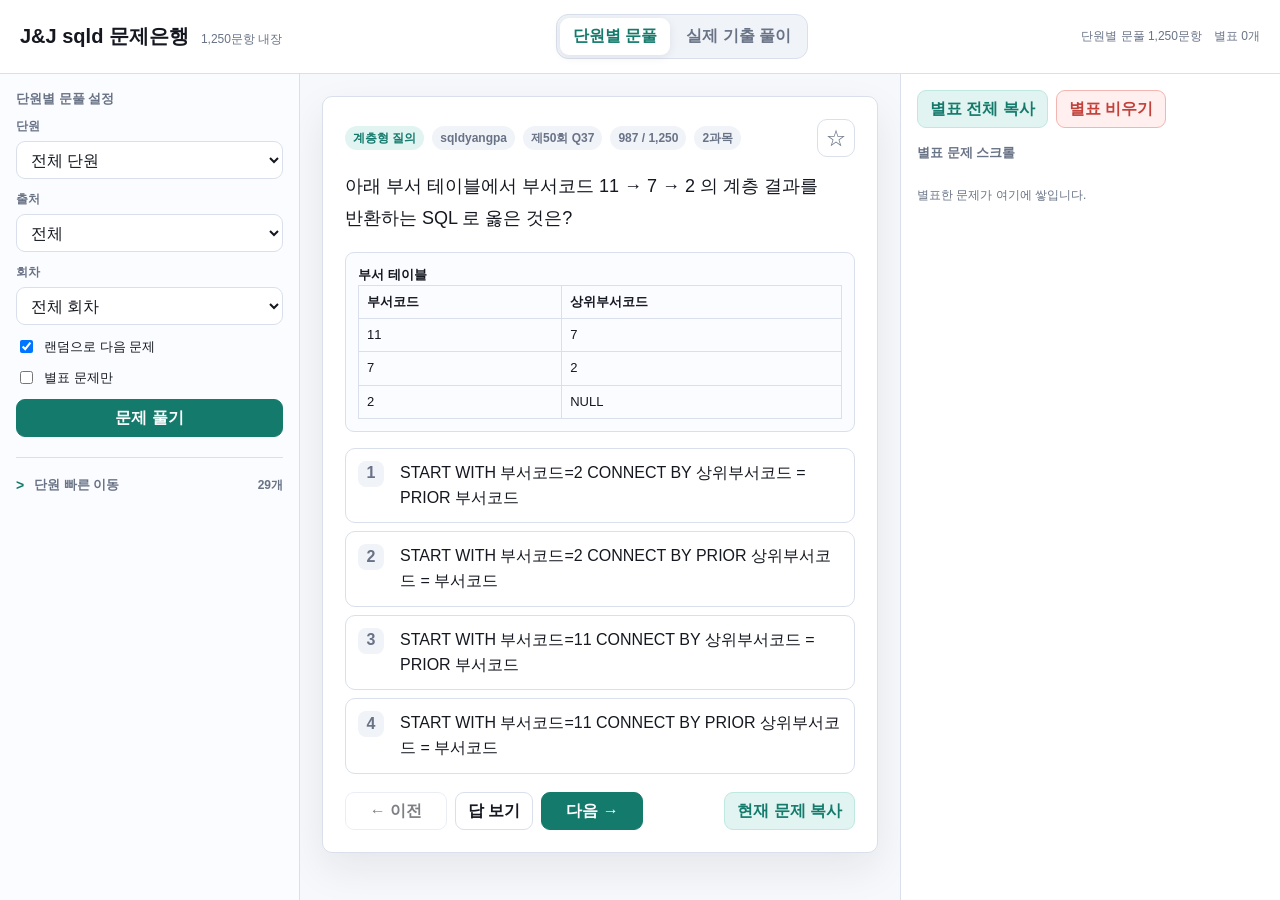
==== commit c5f32ee6: "Add collapsible chapters and question navigation" ====
--- a/index.html
+++ b/index.html
@@ -142,6 +142,42 @@
       font-weight: 800;
     }
 
+    .fold {
+      margin-top: 20px;
+      border-top: 1px solid var(--line);
+      padding-top: 10px;
+    }
+
+    .fold-summary {
+      display: flex;
+      align-items: center;
+      justify-content: space-between;
+      gap: 10px;
+      min-height: 34px;
+      color: var(--muted);
+      font-size: 13px;
+      font-weight: 800;
+      cursor: pointer;
+      list-style: none;
+      user-select: none;
+    }
+
+    .fold-summary::-webkit-details-marker { display: none; }
+    .fold-summary::before {
+      content: ">";
+      color: var(--accent);
+      font-size: 14px;
+      transform: rotate(0deg);
+      transition: transform .16s ease;
+    }
+    .fold[open] .fold-summary::before { transform: rotate(90deg); }
+    .fold-summary span:first-child { margin-right: auto; }
+    .fold-summary span:last-child {
+      color: var(--muted);
+      font-size: 12px;
+      font-variant-numeric: tabular-nums;
+    }
+
     .control-stack { display: grid; gap: 12px; }
     .field { display: grid; gap: 6px; }
     .field label { font-size: 12px; color: var(--muted); font-weight: 700; }
@@ -332,6 +368,10 @@
       align-items: center;
       margin-top: 18px;
       flex-wrap: wrap;
+    }
+
+    .nav-btn {
+      min-width: 102px;
     }
 
     .mini {
@@ -470,8 +510,10 @@
             <label class="checkline"><input type="checkbox" id="starOnlyToggle" /> 별표 문제만</label>
             <button class="btn primary full" id="applyPractice" type="button">문제 풀기</button>
           </div>
-          <h2 class="section-title" style="margin-top:20px">단원 빠른 이동</h2>
-          <div id="chapterList" class="chapter-list"></div>
+          <details class="fold" id="chapterFold">
+            <summary class="fold-summary"><span>단원 빠른 이동</span><span id="chapterFoldCount"></span></summary>
+            <div id="chapterList" class="chapter-list"></div>
+          </details>
         </div>
 
         <div id="examControls" class="hidden">
@@ -520,6 +562,8 @@
       mode: "practice",
       practicePool: [],
       current: null,
+      practiceHistory: [],
+      practiceHistoryIndex: -1,
       selected: null,
       revealed: false,
       exam: null
@@ -628,9 +672,20 @@
 
     function setPracticePool() {
       state.practicePool = practiceFilter();
+      state.practiceHistory = [];
+      state.practiceHistoryIndex = -1;
+      showPracticeQuestion(pickNextQuestion(null), true);
+    }
+
+    function showPracticeQuestion(q, pushHistory) {
+      state.current = q;
       state.selected = null;
       state.revealed = false;
-      state.current = pickNextQuestion(null);
+      if (q && pushHistory) {
+        state.practiceHistory.splice(state.practiceHistoryIndex + 1);
+        state.practiceHistory.push(keyOf(q));
+        state.practiceHistoryIndex = state.practiceHistory.length - 1;
+      }
       renderPractice();
     }
 
@@ -648,6 +703,41 @@
       return pool[(idx + 1 + pool.length) % pool.length];
     }
 
+    function currentPracticeIndex() {
+      if (!state.current) return -1;
+      return state.practicePool.findIndex(q => keyOf(q) === keyOf(state.current));
+    }
+
+    function canMovePractice(direction) {
+      if (!state.current || state.practicePool.length < 2) return false;
+      if (direction < 0 && $("randomToggle").checked) return state.practiceHistoryIndex > 0;
+      return true;
+    }
+
+    function movePractice(direction) {
+      if (!canMovePractice(direction)) return;
+      const pool = state.practicePool;
+      if ($("randomToggle").checked) {
+        if (direction < 0) {
+          state.practiceHistoryIndex -= 1;
+          const key = state.practiceHistory[state.practiceHistoryIndex];
+          showPracticeQuestion(pool.find(q => keyOf(q) === key) || pool[0], false);
+          return;
+        }
+        if (state.practiceHistoryIndex < state.practiceHistory.length - 1) {
+          state.practiceHistoryIndex += 1;
+          const key = state.practiceHistory[state.practiceHistoryIndex];
+          showPracticeQuestion(pool.find(q => keyOf(q) === key) || pool[0], false);
+          return;
+        }
+        showPracticeQuestion(pickNextQuestion(state.current), true);
+        return;
+      }
+      const idx = currentPracticeIndex();
+      const nextIdx = (idx + direction + pool.length) % pool.length;
+      showPracticeQuestion(pool[nextIdx], true);
+    }
+
     function renderPractice() {
       $("activeInfo").textContent = "단원별 문풀 " + state.practicePool.length.toLocaleString() + "문항";
       const q = state.current;
@@ -657,12 +747,15 @@
       }
       const stars = getStars();
       const starred = stars.has(keyOf(q));
+      const currentIndex = currentPracticeIndex();
+      const countLabel = currentIndex >= 0 ? (currentIndex + 1).toLocaleString() + " / " + state.practicePool.length.toLocaleString() : state.practicePool.length.toLocaleString() + "문항";
       $("practiceView").innerHTML = [
         '<article class="card question-card">',
         '<div class="q-meta">',
         '<span class="pill accent">' + esc(q.autoChapter || "미분류") + '</span>',
         '<span class="pill">' + esc(q.source) + '</span>',
         '<span class="pill">제' + q.examRound + '회 Q' + q.questionNo + '</span>',
+        '<span class="pill">' + countLabel + '</span>',
         '<span class="pill">' + esc(q.subject || "") + '</span>',
         '<button class="star ' + (starred ? "on" : "") + '" id="toggleStar" type="button" title="별표">' + (starred ? "★" : "☆") + '</button>',
         '</div>',
@@ -673,7 +766,7 @@
         '</div>',
         state.revealed ? '<div class="answer-box"><strong>' + esc(q.correctOption + ". " + (q.correctOptionText || "")) + '</strong>\n\n' + esc(q.explanation || "해설 없음") + '</div>' : '',
         '<div class="toolbar">',
-        '<div class="btn-row"><button class="btn" id="showAnswer" type="button">답 보기</button><button class="btn primary" id="nextQuestion" type="button">다음 문제</button></div>',
+        '<div class="btn-row"><button class="btn nav-btn" id="prevQuestion" type="button"' + (canMovePractice(-1) ? "" : " disabled") + '>← 이전</button><button class="btn" id="showAnswer" type="button">답 보기</button><button class="btn primary nav-btn" id="nextQuestion" type="button"' + (canMovePractice(1) ? "" : " disabled") + '>다음 →</button></div>',
         '<button class="btn soft" id="copyCurrent" type="button">현재 문제 복사</button>',
         '</div>',
         '</article>'
@@ -688,12 +781,8 @@
       });
       $("toggleStar").addEventListener("click", () => toggleStar(q));
       $("showAnswer").addEventListener("click", () => { state.revealed = true; renderPractice(); });
-      $("nextQuestion").addEventListener("click", () => {
-        state.current = pickNextQuestion(q);
-        state.selected = null;
-        state.revealed = false;
-        renderPractice();
-      });
+      $("prevQuestion").addEventListener("click", () => movePractice(-1));
+      $("nextQuestion").addEventListener("click", () => movePractice(1));
       $("copyCurrent").addEventListener("click", () => copyText(plainQuestion(q)));
     }
 
@@ -719,6 +808,7 @@
     function renderChapterList() {
       const counts = new Map();
       DATA.forEach(q => counts.set(q.autoChapter, (counts.get(q.autoChapter) || 0) + 1));
+      $("chapterFoldCount").textContent = chapters.length.toLocaleString() + "개";
       $("chapterList").innerHTML = chapters.map(c => '<button class="chapter-chip" data-chapter="' + esc(c) + '" type="button"><span>' + esc(c) + '</span><span>' + counts.get(c) + '</span></button>').join("");
       document.querySelectorAll(".chapter-chip").forEach(btn => {
         btn.addEventListener("click", () => {
@@ -766,17 +856,27 @@
       }).join("") + '</div>';
 
       $("examView").innerHTML = '<div class="exam-shell">' + nav + '<article class="card question-card">' +
-        '<div class="q-meta"><span class="pill accent">' + esc(q.autoChapter || "미분류") + '</span><span class="pill">' + esc(q.source) + '</span><span class="pill">제' + q.examRound + '회 Q' + q.questionNo + '</span><span class="pill">' + esc(q.subject || "") + '</span></div>' +
+        '<div class="q-meta"><span class="pill accent">' + esc(q.autoChapter || "미분류") + '</span><span class="pill">' + esc(q.source) + '</span><span class="pill">제' + q.examRound + '회 Q' + q.questionNo + '</span><span class="pill">' + (exam.index + 1) + ' / ' + exam.questions.length + '</span><span class="pill">' + esc(q.subject || "") + '</span></div>' +
         '<div class="q-text">' + esc(questionStem(q)) + '</div>' + refsHtml(q) +
         '<div class="options">' + (q.options || []).map(o => '<button class="option ' + (selected === o.no ? "selected" : "") + '" data-exam-option="' + o.no + '" type="button"><span class="num">' + o.no + '</span><span>' + esc(o.text) + '</span></button>').join("") + '</div>' +
-        '<div class="toolbar"><div class="btn-row"><button class="btn" id="prevExam" type="button">이전</button><button class="btn primary" id="nextExam" type="button">다음</button></div><button class="btn soft" id="finishExam" type="button">끝내고 채점</button></div>' +
+        '<div class="toolbar"><div class="btn-row"><button class="btn nav-btn" id="prevExam" type="button"' + (exam.index === 0 ? " disabled" : "") + '>← 이전</button><button class="btn primary nav-btn" id="nextExam" type="button"' + (exam.index === exam.questions.length - 1 ? " disabled" : "") + '>다음 →</button></div><button class="btn soft" id="finishExam" type="button">끝내고 채점</button></div>' +
         '</article></div>';
 
       document.querySelectorAll("[data-jump]").forEach(btn => btn.addEventListener("click", () => { exam.index = Number(btn.dataset.jump); saveExam(); renderExam(); }));
       document.querySelectorAll("[data-exam-option]").forEach(btn => btn.addEventListener("click", () => { exam.answers[keyOf(q)] = Number(btn.dataset.examOption); saveExam(); renderExam(); }));
-      $("prevExam").addEventListener("click", () => { exam.index = Math.max(0, exam.index - 1); saveExam(); renderExam(); });
-      $("nextExam").addEventListener("click", () => { exam.index = Math.min(exam.questions.length - 1, exam.index + 1); saveExam(); renderExam(); });
+      $("prevExam").addEventListener("click", () => moveExam(-1));
+      $("nextExam").addEventListener("click", () => moveExam(1));
       $("finishExam").addEventListener("click", () => { exam.finished = true; saveExam(); renderExam(); });
+    }
+
+    function moveExam(direction) {
+      const exam = state.exam;
+      if (!exam || exam.finished) return;
+      const nextIndex = Math.min(exam.questions.length - 1, Math.max(0, exam.index + direction));
+      if (nextIndex === exam.index) return;
+      exam.index = nextIndex;
+      saveExam();
+      renderExam();
     }
 
     function renderExamResult() {
@@ -868,6 +968,18 @@
       $("clearStars").addEventListener("click", () => {
         if (confirm("별표를 모두 비울까요?")) saveStars(new Set());
       });
+      document.addEventListener("keydown", (event) => {
+        const tag = event.target.tagName;
+        if (event.target.isContentEditable || ["INPUT", "SELECT", "TEXTAREA"].includes(tag)) return;
+        if (event.key === "ArrowLeft") {
+          event.preventDefault();
+          state.mode === "practice" ? movePractice(-1) : moveExam(-1);
+        }
+        if (event.key === "ArrowRight") {
+          event.preventDefault();
+          state.mode === "practice" ? movePractice(1) : moveExam(1);
+        }
+      });
     }
 
     populateControls();
@@ -878,4 +990,4 @@
     renderExam();
   </script>
 </body>
-</html>+</html>
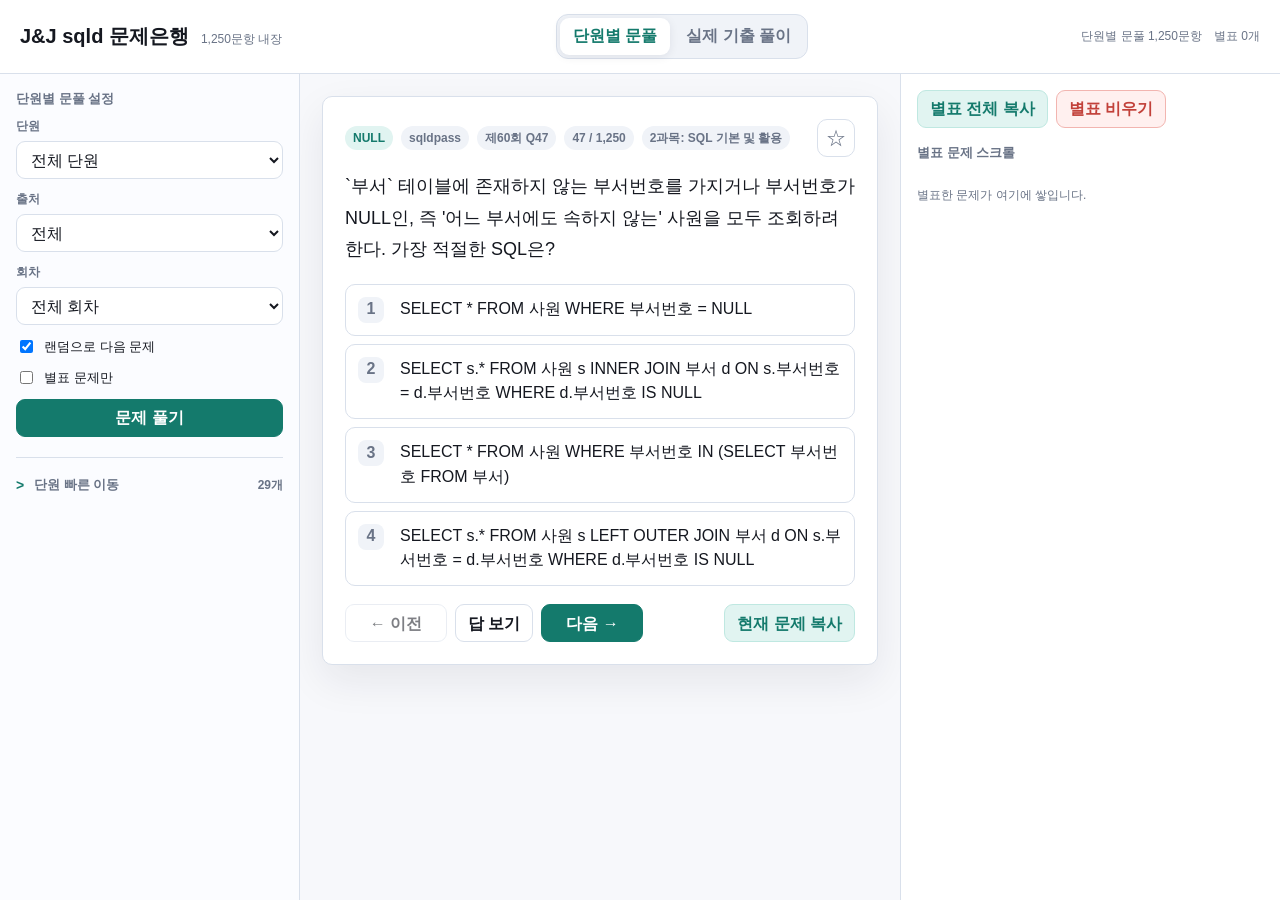
==== commit 67d34624: "Shuffle random practice questions without repeats" ====
--- a/index.html
+++ b/index.html
@@ -562,6 +562,7 @@
       mode: "practice",
       practicePool: [],
       current: null,
+      practiceQueue: [],
       practiceHistory: [],
       practiceHistoryIndex: -1,
       selected: null,
@@ -672,6 +673,7 @@
 
     function setPracticePool() {
       state.practicePool = practiceFilter();
+      state.practiceQueue = [];
       state.practiceHistory = [];
       state.practiceHistoryIndex = -1;
       showPracticeQuestion(pickNextQuestion(null), true);
@@ -689,14 +691,32 @@
       renderPractice();
     }
 
+    function shuffledKeys(pool) {
+      const keys = pool.map(keyOf);
+      for (let i = keys.length - 1; i > 0; i -= 1) {
+        const j = Math.floor(Math.random() * (i + 1));
+        [keys[i], keys[j]] = [keys[j], keys[i]];
+      }
+      return keys;
+    }
+
+    function refillPracticeQueue(current) {
+      state.practiceQueue = shuffledKeys(state.practicePool);
+      if (!current || state.practiceQueue.length < 2) return;
+      const currentKey = keyOf(current);
+      if (state.practiceQueue[0] !== currentKey) return;
+      const swapIndex = state.practiceQueue.findIndex(key => key !== currentKey);
+      if (swapIndex > 0) [state.practiceQueue[0], state.practiceQueue[swapIndex]] = [state.practiceQueue[swapIndex], state.practiceQueue[0]];
+    }
+
     function pickNextQuestion(current) {
       const pool = state.practicePool;
       if (!pool.length) return null;
       if ($("randomToggle").checked) {
         if (pool.length === 1) return pool[0];
-        let q = pool[Math.floor(Math.random() * pool.length)];
-        while (current && keyOf(q) === keyOf(current)) q = pool[Math.floor(Math.random() * pool.length)];
-        return q;
+        if (!state.practiceQueue.length) refillPracticeQueue(current);
+        const key = state.practiceQueue.shift();
+        return pool.find(q => keyOf(q) === key) || pool[0];
       }
       if (!current) return pool[0];
       const idx = pool.findIndex(q => keyOf(q) === keyOf(current));
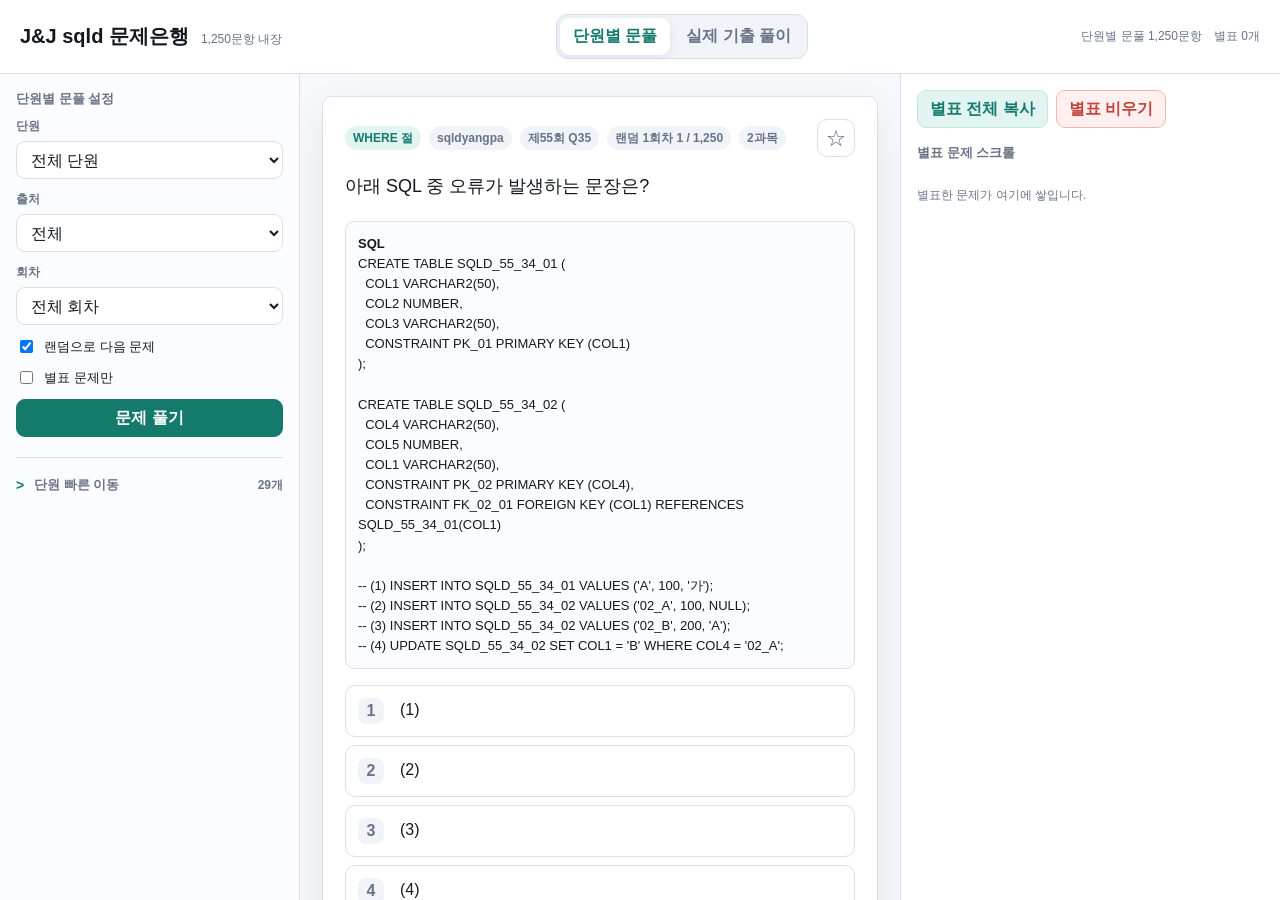
==== commit 09f404de: "Show random practice round progress" ====
--- a/index.html
+++ b/index.html
@@ -563,6 +563,8 @@
       practicePool: [],
       current: null,
       practiceQueue: [],
+      practiceRound: 0,
+      currentPracticeProgress: null,
       practiceHistory: [],
       practiceHistoryIndex: -1,
       selected: null,
@@ -674,18 +676,23 @@
     function setPracticePool() {
       state.practicePool = practiceFilter();
       state.practiceQueue = [];
+      state.practiceRound = 0;
+      state.currentPracticeProgress = null;
       state.practiceHistory = [];
       state.practiceHistoryIndex = -1;
       showPracticeQuestion(pickNextQuestion(null), true);
     }
 
-    function showPracticeQuestion(q, pushHistory) {
+    function showPracticeQuestion(pick, pushHistory) {
+      const q = pick && pick.q ? pick.q : pick;
+      const progress = pick && pick.q ? pick.progress : null;
       state.current = q;
+      state.currentPracticeProgress = progress;
       state.selected = null;
       state.revealed = false;
       if (q && pushHistory) {
         state.practiceHistory.splice(state.practiceHistoryIndex + 1);
-        state.practiceHistory.push(keyOf(q));
+        state.practiceHistory.push({ key: keyOf(q), progress });
         state.practiceHistoryIndex = state.practiceHistory.length - 1;
       }
       renderPractice();
@@ -701,6 +708,7 @@
     }
 
     function refillPracticeQueue(current) {
+      state.practiceRound += 1;
       state.practiceQueue = shuffledKeys(state.practicePool);
       if (!current || state.practiceQueue.length < 2) return;
       const currentKey = keyOf(current);
@@ -713,10 +721,21 @@
       const pool = state.practicePool;
       if (!pool.length) return null;
       if ($("randomToggle").checked) {
-        if (pool.length === 1) return pool[0];
+        if (pool.length === 1) {
+          if (!state.practiceRound) state.practiceRound = 1;
+          return { q: pool[0], progress: { round: state.practiceRound, position: 1, total: 1 } };
+        }
         if (!state.practiceQueue.length) refillPracticeQueue(current);
         const key = state.practiceQueue.shift();
-        return pool.find(q => keyOf(q) === key) || pool[0];
+        const q = pool.find(q => keyOf(q) === key) || pool[0];
+        return {
+          q,
+          progress: {
+            round: state.practiceRound,
+            position: pool.length - state.practiceQueue.length,
+            total: pool.length
+          }
+        };
       }
       if (!current) return pool[0];
       const idx = pool.findIndex(q => keyOf(q) === keyOf(current));
@@ -740,14 +759,16 @@
       if ($("randomToggle").checked) {
         if (direction < 0) {
           state.practiceHistoryIndex -= 1;
-          const key = state.practiceHistory[state.practiceHistoryIndex];
-          showPracticeQuestion(pool.find(q => keyOf(q) === key) || pool[0], false);
+          const entry = state.practiceHistory[state.practiceHistoryIndex];
+          const key = typeof entry === "string" ? entry : entry.key;
+          showPracticeQuestion({ q: pool.find(q => keyOf(q) === key) || pool[0], progress: entry.progress || null }, false);
           return;
         }
         if (state.practiceHistoryIndex < state.practiceHistory.length - 1) {
           state.practiceHistoryIndex += 1;
-          const key = state.practiceHistory[state.practiceHistoryIndex];
-          showPracticeQuestion(pool.find(q => keyOf(q) === key) || pool[0], false);
+          const entry = state.practiceHistory[state.practiceHistoryIndex];
+          const key = typeof entry === "string" ? entry : entry.key;
+          showPracticeQuestion({ q: pool.find(q => keyOf(q) === key) || pool[0], progress: entry.progress || null }, false);
           return;
         }
         showPracticeQuestion(pickNextQuestion(state.current), true);
@@ -768,7 +789,10 @@
       const stars = getStars();
       const starred = stars.has(keyOf(q));
       const currentIndex = currentPracticeIndex();
-      const countLabel = currentIndex >= 0 ? (currentIndex + 1).toLocaleString() + " / " + state.practicePool.length.toLocaleString() : state.practicePool.length.toLocaleString() + "문항";
+      const progress = state.currentPracticeProgress;
+      const countLabel = $("randomToggle").checked && progress
+        ? "랜덤 " + progress.round.toLocaleString() + "회차 " + progress.position.toLocaleString() + " / " + progress.total.toLocaleString()
+        : currentIndex >= 0 ? (currentIndex + 1).toLocaleString() + " / " + state.practicePool.length.toLocaleString() : state.practicePool.length.toLocaleString() + "문항";
       $("practiceView").innerHTML = [
         '<article class="card question-card">',
         '<div class="q-meta">',
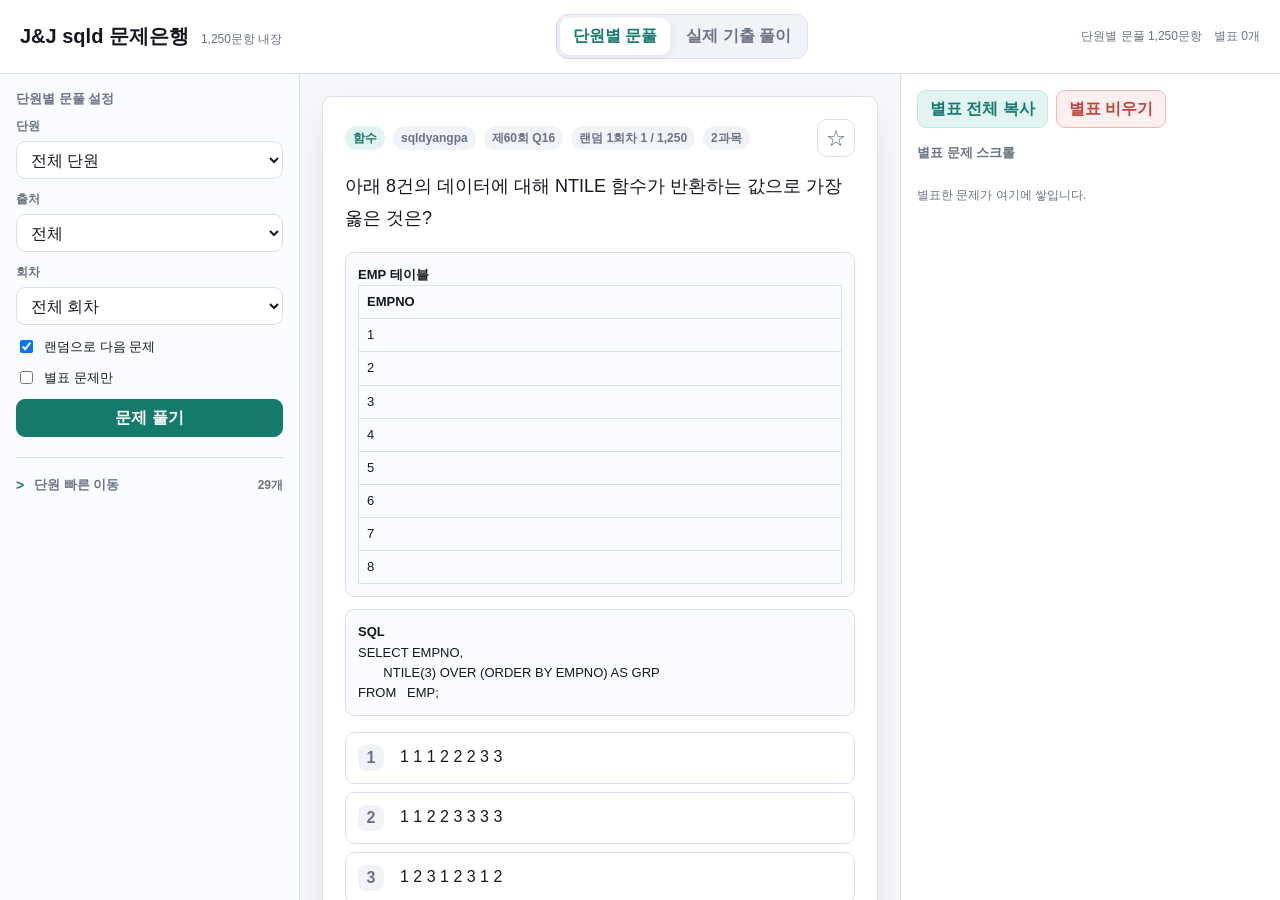
==== commit 243a0bcb: "Order chapters by SQLD curriculum" ====
--- a/index.html
+++ b/index.html
@@ -221,8 +221,36 @@
 
     .chapter-list {
       display: grid;
+      gap: 14px;
+      margin-top: 12px;
+    }
+
+    .chapter-group {
+      display: grid;
+      gap: 6px;
+    }
+
+    .chapter-group-title {
+      display: flex;
+      align-items: center;
+      justify-content: space-between;
+      gap: 8px;
+      padding: 4px 2px 2px;
+      color: var(--accent);
+      font-size: 12px;
+      font-weight: 850;
+      line-height: 1.35;
+    }
+    .chapter-group-title span:last-child {
+      color: var(--muted);
+      font-weight: 750;
+      font-variant-numeric: tabular-nums;
+      white-space: nowrap;
+    }
+
+    .chapter-group-items {
+      display: grid;
       gap: 5px;
-      margin-top: 12px;
     }
 
     .chapter-chip {
@@ -573,11 +601,43 @@
     };
 
     const $ = (id) => document.getElementById(id);
-    const chapters = [...new Set(DATA.map(q => q.autoChapter || q.chapter || "미분류"))].sort((a, b) => a.localeCompare(b, "ko"));
+    const CHAPTER_GROUPS = [
+      {
+        title: "1과목 데이터 모델링의 이해",
+        chapters: ["데이터 모델의 이해", "엔터티", "속성", "관계", "식별자", "정규화", "모델과 트랜잭션", "NULL"]
+      },
+      {
+        title: "2-1 SQL 기본",
+        chapters: ["관계형 DB와 SQL 분류", "SELECT 문", "WHERE 절", "함수", "GROUP BY · HAVING", "ORDER BY", "조인"]
+      },
+      {
+        title: "2-2 SQL 활용",
+        chapters: ["서브쿼리", "집합 연산자", "그룹 함수", "윈도우 함수", "Top N 쿼리", "계층형 질의", "PIVOT · UNPIVOT", "정규 표현식"]
+      },
+      {
+        title: "2-3 관리 구문",
+        chapters: ["DML", "TCL", "DDL", "DCL"]
+      }
+    ];
+    const chapterOf = (q) => q.autoChapter || q.chapter || "미분류";
+    const chapterSet = new Set(DATA.map(chapterOf));
+    const orderedChapters = CHAPTER_GROUPS.flatMap(group => group.chapters).filter(chapter => chapterSet.has(chapter));
+    const orderedChapterSet = new Set(orderedChapters);
+    const extraChapters = [...chapterSet].filter(chapter => !orderedChapterSet.has(chapter)).sort((a, b) => a.localeCompare(b, "ko"));
+    const chapters = [...orderedChapters, ...extraChapters];
     const rounds = [...new Set(DATA.map(q => q.examRound))].sort((a, b) => b - a);
 
     function keyOf(q) {
       return [q.source, q.examRound, q.questionNo, q.questionId].join(":");
+    }
+
+    function chapterCounts() {
+      const counts = new Map();
+      DATA.forEach(q => {
+        const chapter = chapterOf(q);
+        counts.set(chapter, (counts.get(chapter) || 0) + 1);
+      });
+      return counts;
     }
 
     function getStars() {
@@ -647,10 +707,27 @@
 
     function populateControls() {
       $("dataCount").textContent = DATA.length.toLocaleString() + "문항 내장";
-      $("chapterSelect").innerHTML = '<option value="all">전체 단원</option>' + chapters.map(c => '<option value="' + esc(c) + '">' + esc(c) + '</option>').join("");
+      const counts = chapterCounts();
+      $("chapterSelect").innerHTML = '<option value="all">전체 단원</option>' + chapterSelectGroupsHtml(counts);
       $("roundSelect").innerHTML = '<option value="all">전체 회차</option>' + rounds.map(r => '<option value="' + r + '">제' + r + '회</option>').join("");
       updateExamRounds();
       renderChapterList();
+    }
+
+    function visibleChapterGroups() {
+      const groups = CHAPTER_GROUPS.map(group => ({
+        title: group.title,
+        chapters: group.chapters.filter(chapter => chapterSet.has(chapter))
+      })).filter(group => group.chapters.length);
+      if (extraChapters.length) groups.push({ title: "기타/미분류", chapters: extraChapters });
+      return groups;
+    }
+
+    function chapterSelectGroupsHtml(counts) {
+      return visibleChapterGroups().map(group => {
+        const options = group.chapters.map(chapter => '<option value="' + esc(chapter) + '">' + esc(chapter) + ' (' + (counts.get(chapter) || 0) + ')</option>').join("");
+        return '<optgroup label="' + esc(group.title) + '">' + options + '</optgroup>';
+      }).join("");
     }
 
     function updateExamRounds() {
@@ -666,7 +743,7 @@
       const starOnly = $("starOnlyToggle").checked;
       const stars = getStars();
       return DATA.filter(q =>
-        (chapter === "all" || q.autoChapter === chapter) &&
+        (chapter === "all" || chapterOf(q) === chapter) &&
         (source === "all" || q.source === source) &&
         (round === "all" || String(q.examRound) === round) &&
         (!starOnly || stars.has(keyOf(q)))
@@ -850,10 +927,13 @@
     }
 
     function renderChapterList() {
-      const counts = new Map();
-      DATA.forEach(q => counts.set(q.autoChapter, (counts.get(q.autoChapter) || 0) + 1));
+      const counts = chapterCounts();
       $("chapterFoldCount").textContent = chapters.length.toLocaleString() + "개";
-      $("chapterList").innerHTML = chapters.map(c => '<button class="chapter-chip" data-chapter="' + esc(c) + '" type="button"><span>' + esc(c) + '</span><span>' + counts.get(c) + '</span></button>').join("");
+      $("chapterList").innerHTML = visibleChapterGroups().map(group => {
+        const total = group.chapters.reduce((sum, chapter) => sum + (counts.get(chapter) || 0), 0);
+        const chips = group.chapters.map(chapter => '<button class="chapter-chip" data-chapter="' + esc(chapter) + '" type="button"><span>' + esc(chapter) + '</span><span>' + (counts.get(chapter) || 0) + '</span></button>').join("");
+        return '<section class="chapter-group"><h3 class="chapter-group-title"><span>' + esc(group.title) + '</span><span>' + total.toLocaleString() + '문항</span></h3><div class="chapter-group-items">' + chips + '</div></section>';
+      }).join("");
       document.querySelectorAll(".chapter-chip").forEach(btn => {
         btn.addEventListener("click", () => {
           $("chapterSelect").value = btn.dataset.chapter;
